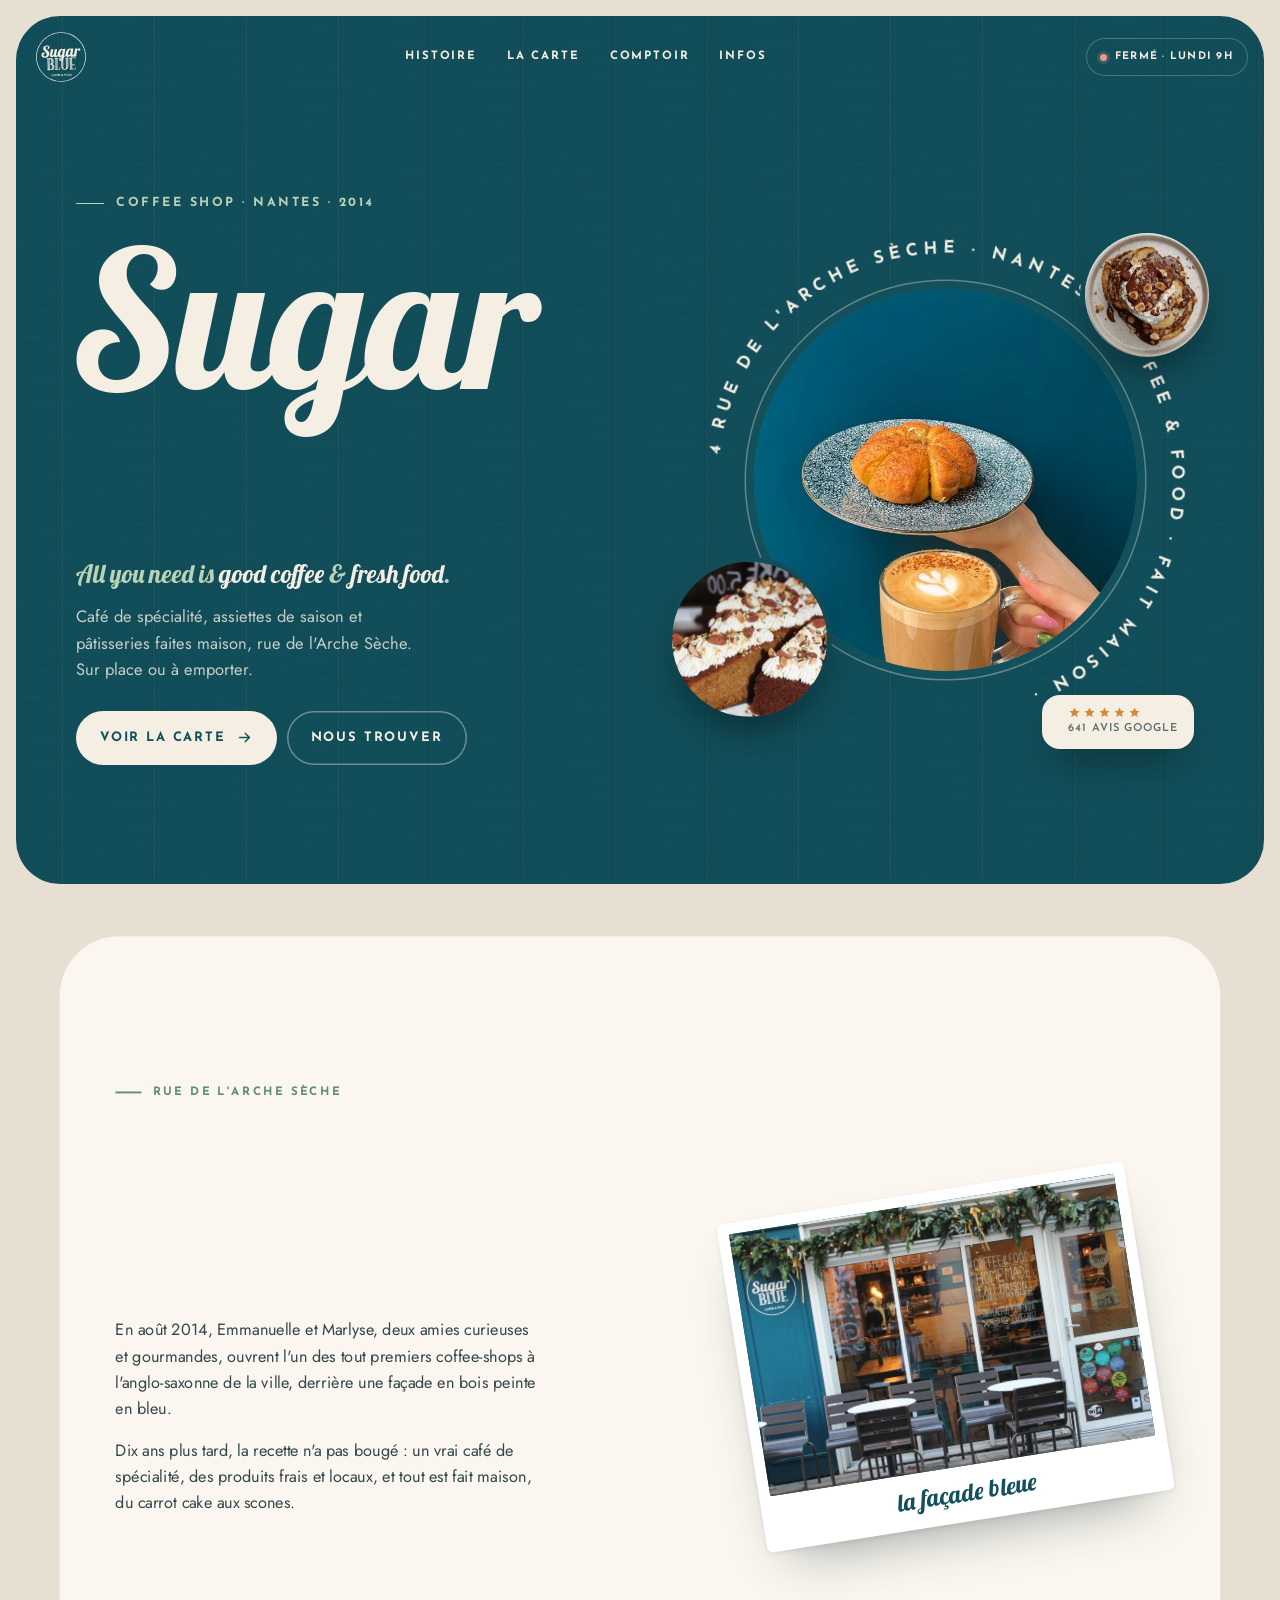
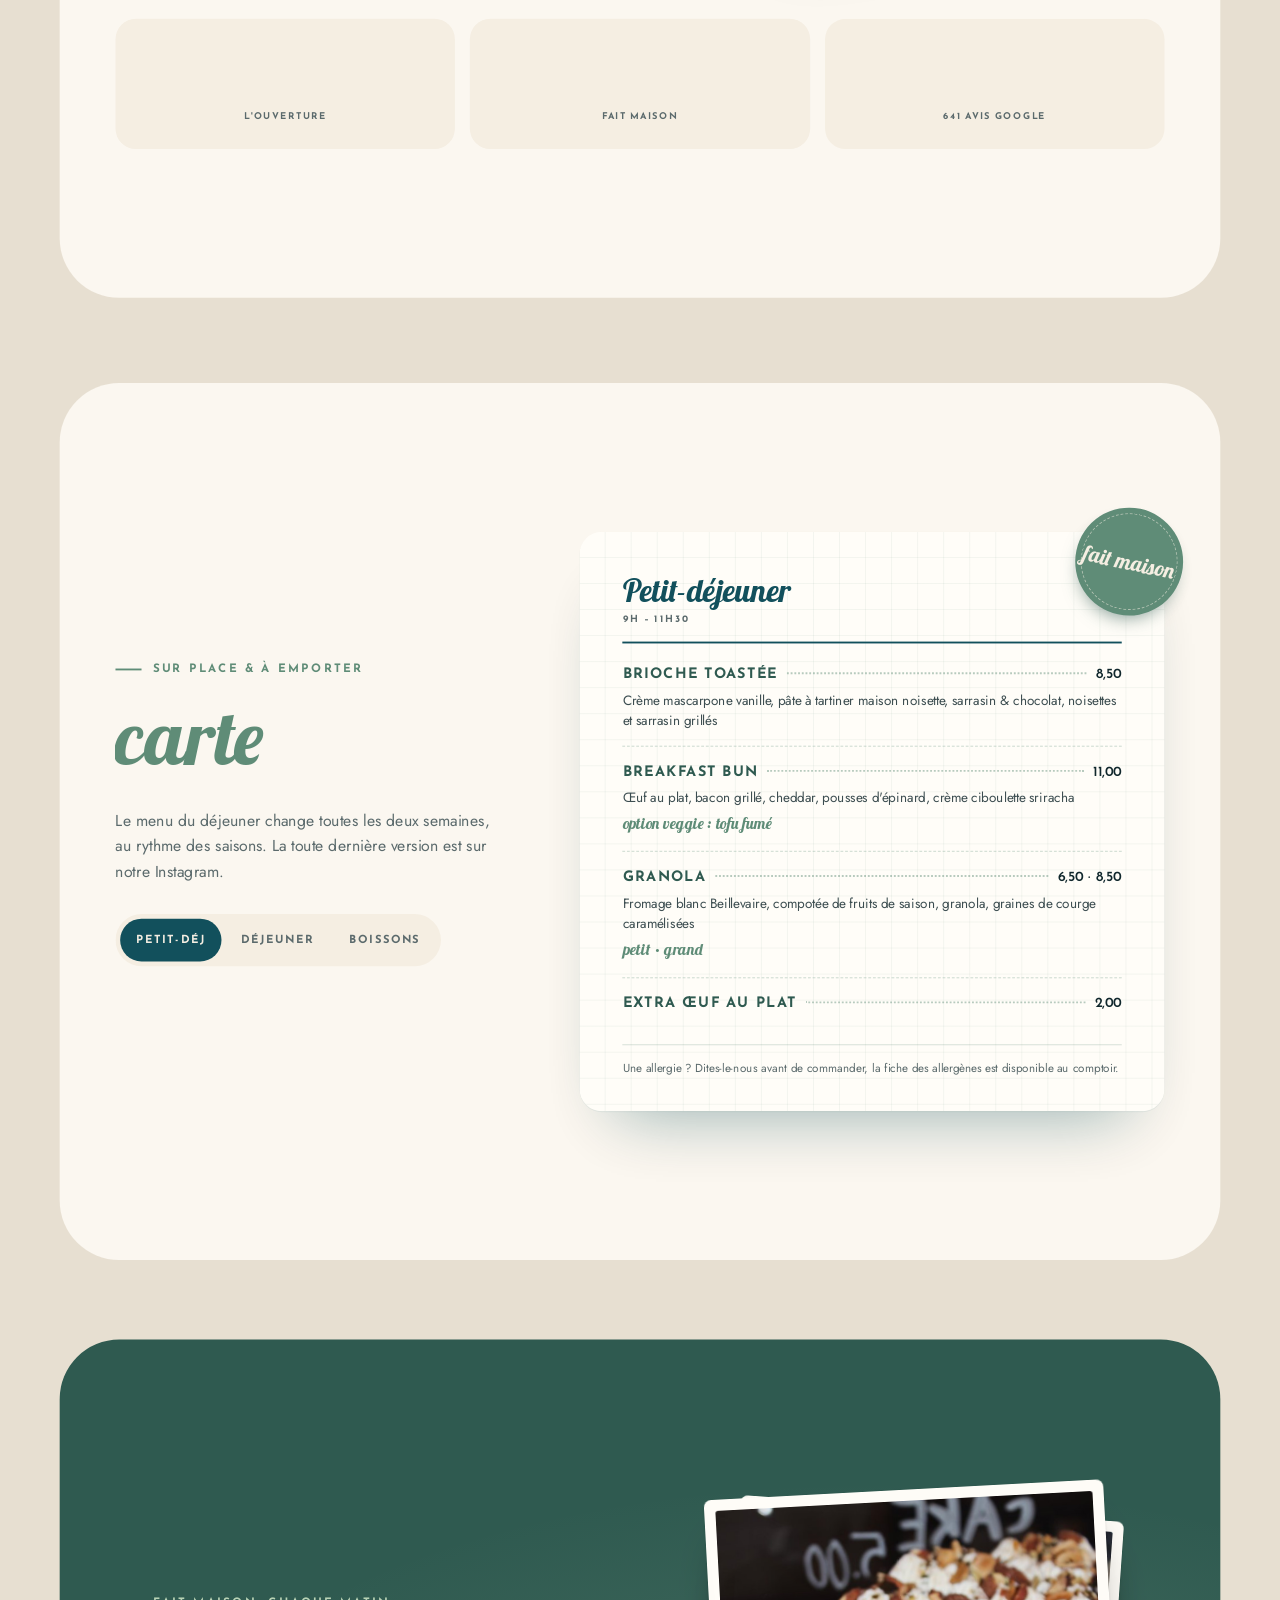
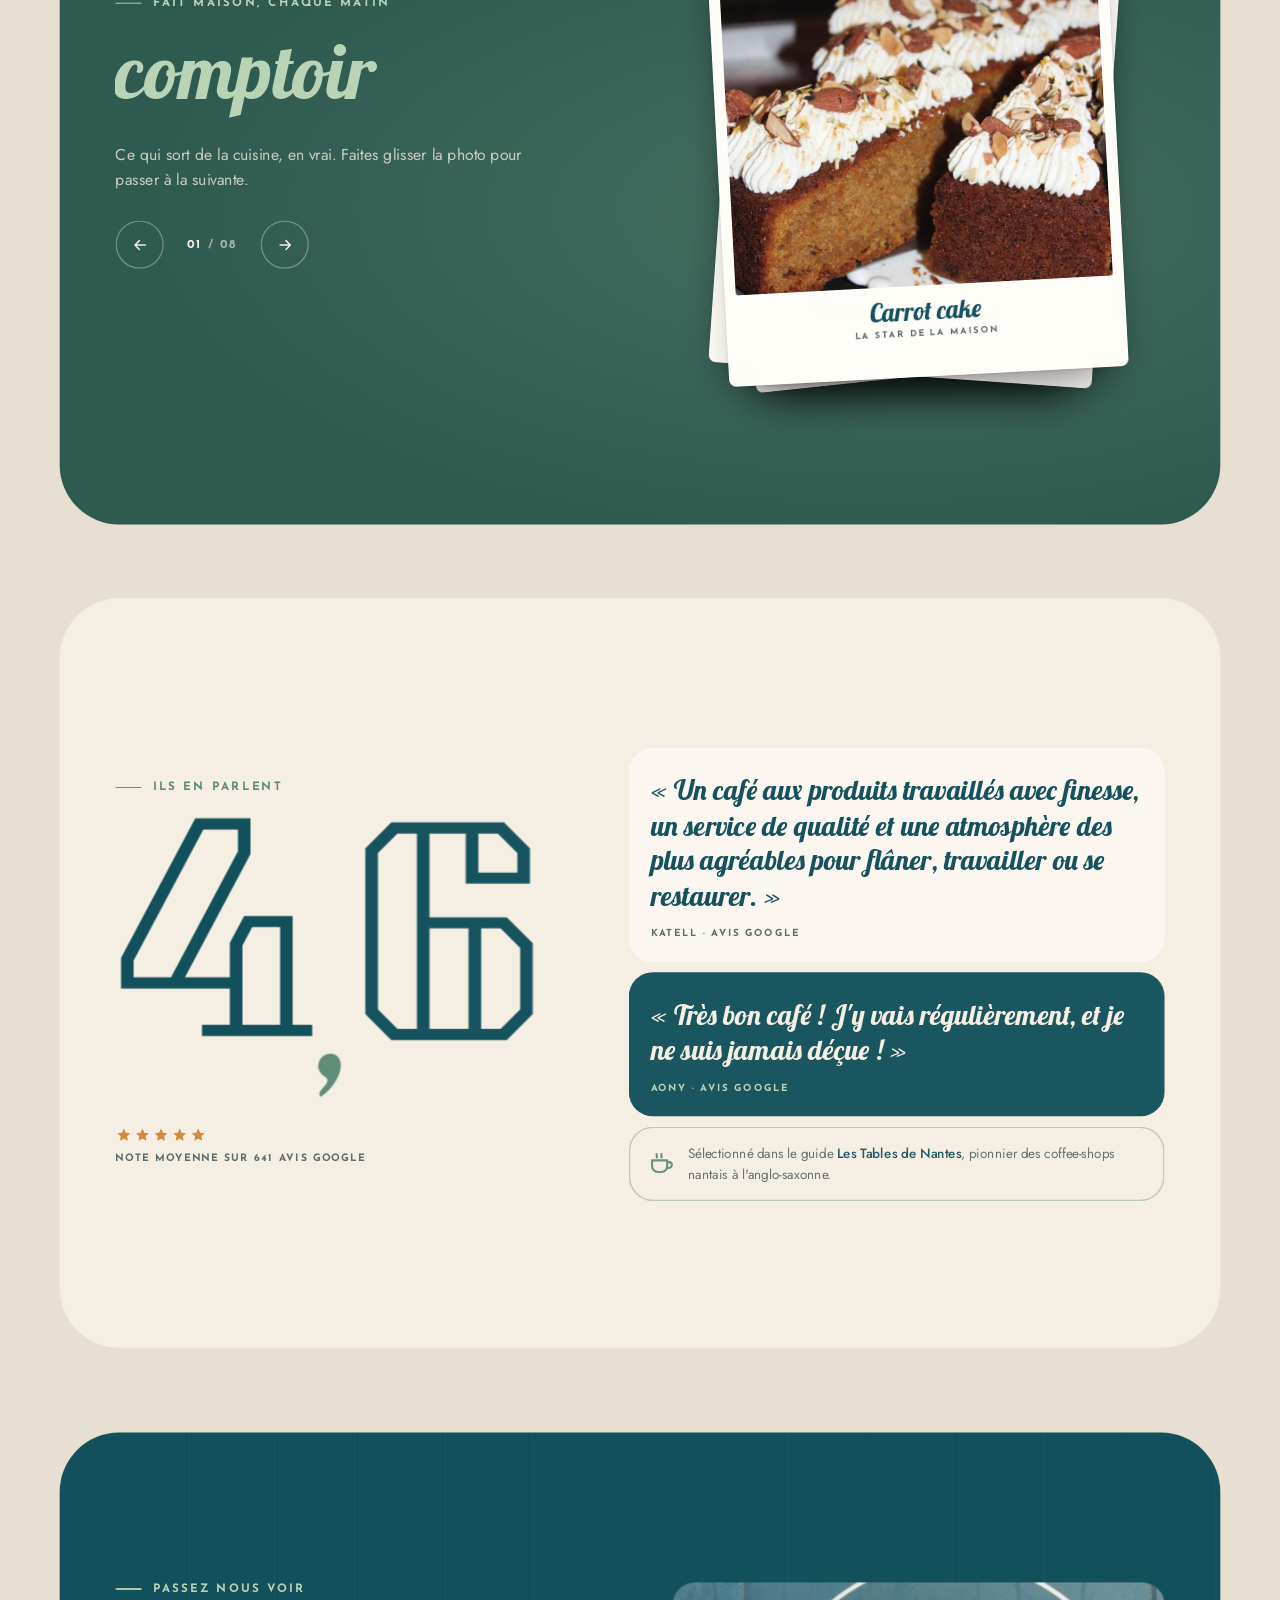
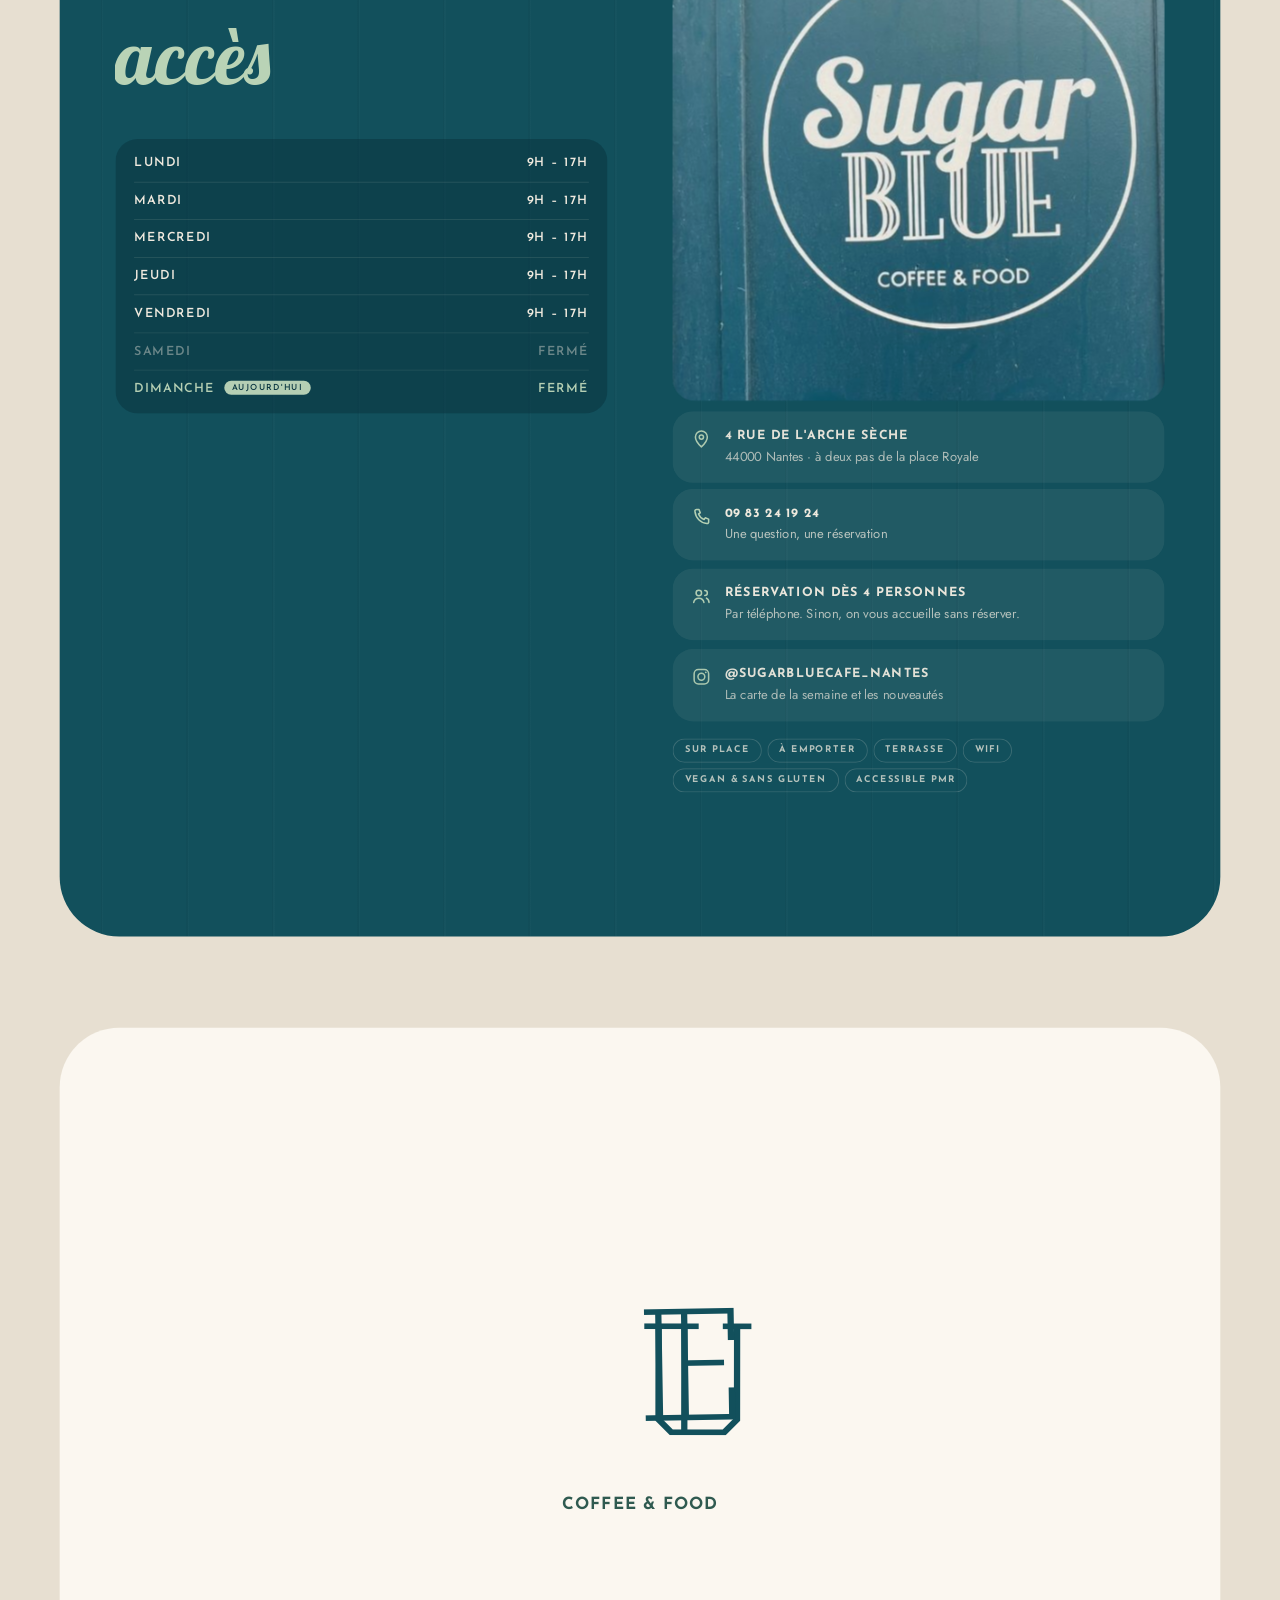
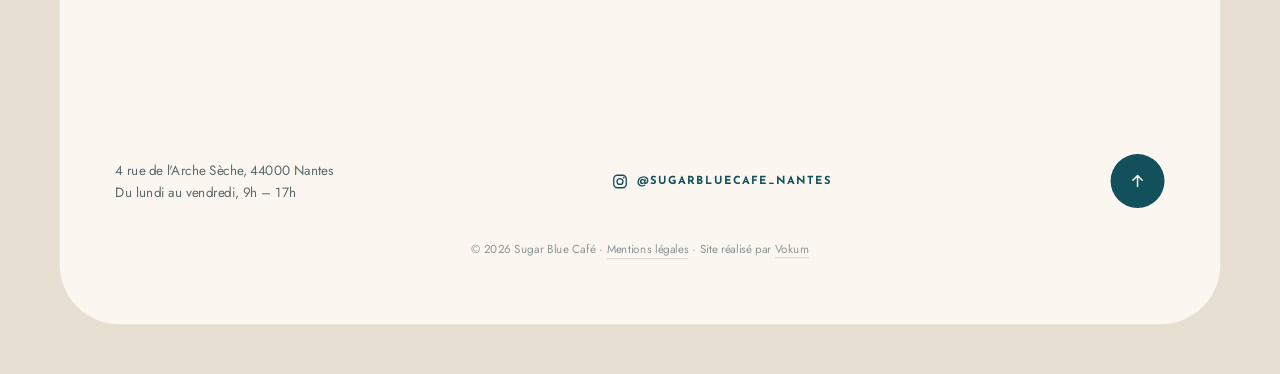
==== index.html @ f0c96a3e "Aperçu de lien : image OG générée depuis le hero (1200×630) + balises Open Graph complètes Co-Author" ====
<!DOCTYPE html>
<html lang="fr">
<head>
<meta charset="utf-8">
<meta name="viewport" content="width=device-width, initial-scale=1">
<title>Sugar Blue Café — Coffee shop & brunch à Nantes depuis 2014</title>
<!-- OG:START -->
  <meta property="og:type" content="website">
  <meta property="og:site_name" content="Sugar Blue Café">
  <meta property="og:locale" content="fr_FR">
  <meta property="og:title" content="Sugar Blue Café — Coffee &amp; Food, Nantes">
  <meta property="og:description" content="All you need is good coffee &amp; fresh food. Fait maison depuis 2014, rue de l&#x27;Arche Sèche.">
  <meta property="og:url" content="https://sugar-blue.vercel.app/">
  <meta property="og:image" content="https://sugar-blue.vercel.app/og.jpg?v=3cf128dd">
  <meta property="og:image:secure_url" content="https://sugar-blue.vercel.app/og.jpg?v=3cf128dd">
  <meta property="og:image:type" content="image/jpeg">
  <meta property="og:image:width" content="1200">
  <meta property="og:image:height" content="630">
  <meta property="og:image:alt" content="Sugar Blue Café — aperçu du site">
  <meta name="twitter:card" content="summary_large_image">
  <meta name="twitter:title" content="Sugar Blue Café — Coffee &amp; Food, Nantes">
  <meta name="twitter:description" content="All you need is good coffee &amp; fresh food. Fait maison depuis 2014, rue de l&#x27;Arche Sèche.">
  <meta name="twitter:image" content="https://sugar-blue.vercel.app/og.jpg?v=3cf128dd">
<!-- OG:END -->
<meta name="description" content="Sugar Blue, coffee-shop à l'anglo-saxonne au 4 rue de l'Arche Sèche à Nantes depuis 2014. Café de spécialité, petit-déjeuner, déjeuner de saison et pâtisseries faites maison. Du lundi au vendredi, 9h–17h.">
<meta name="theme-color" content="#12505c">
<link rel="icon" href="favicon.svg" type="image/svg+xml">
<link rel="preload" href="fonts/lobster-latin-400-normal.woff2" as="font" type="font/woff2" crossorigin>
<link rel="preload" href="fonts/kumar-one-outline-latin-400-normal.woff2" as="font" type="font/woff2" crossorigin>
<link rel="preload" href="fonts/jost-latin-400-normal.woff2" as="font" type="font/woff2" crossorigin>
<link rel="stylesheet" href="css/style.css?v=a1467db6">
<script type="application/ld+json">
{"@context":"https://schema.org","@type":"CafeOrCoffeeShop","name":"Sugar Blue Café","image":"img/devanture.jpg","telephone":"+33983241924","servesCuisine":["Café de spécialité","Brunch","Fait maison"],"priceRange":"10–20 €","address":{"@type":"PostalAddress","streetAddress":"4 rue de l'Arche Sèche","postalCode":"44000","addressLocality":"Nantes","addressCountry":"FR"},"geo":{"@type":"GeoCoordinates","latitude":47.2153281,"longitude":-1.5582419},"openingHoursSpecification":[{"@type":"OpeningHoursSpecification","dayOfWeek":["Monday","Tuesday","Wednesday","Thursday","Friday"],"opens":"09:00","closes":"17:00"}],"aggregateRating":{"@type":"AggregateRating","ratingValue":"4.6","reviewCount":"641"},"sameAs":["https://www.instagram.com/sugarbluecafe_nantes/"],"foundingDate":"2014"}
</script>
</head>
<body>

<svg width="0" height="0" style="position:absolute" aria-hidden="true">
  <symbol id="lg" viewBox="0 0 2102 2091"><path d="M990 2085C987 2085 979 2085 972 2084C949 2082 928 2080 920 2079C917 2078 909 2077 903 2076C890 2075 863 2070 856 2069C830 2064 799 2057 788 2054C784 2053 778 2052 776 2051C765 2048 708 2030 686 2022C648 2007 629 1999 603 1987C577 1975 580 1976 552 1961C528 1948 505 1934 494 1927C476 1916 455 1901 445 1894C439 1890 430 1884 426 1880C406 1867 397 1860 380 1845C373 1839 365 1832 364 1831C362 1830 353 1821 343 1812C333 1803 323 1793 319 1789C315 1786 310 1781 307 1778C305 1775 296 1766 289 1758C282 1750 271 1739 266 1733C261 1727 254 1719 251 1715C248 1712 243 1706 240 1702C236 1697 230 1689 225 1683C216 1672 203 1656 197 1647C192 1641 180 1623 170 1607C167 1602 161 1593 158 1588C154 1582 148 1572 145 1565C141 1559 136 1551 134 1548C125 1533 92 1462 82 1434C79 1427 75 1416 72 1409C69 1402 66 1393 64 1388C63 1384 60 1376 58 1371C54 1362 50 1349 42 1319C38 1301 35 1290 32 1279C32 1275 30 1269 29 1266C28 1260 25 1246 22 1228C21 1222 19 1213 19 1208C17 1200 16 1193 14 1176C13 1171 12 1161 11 1154C8 1133 7 1110 6 1061C6 1009 7 979 12 946C12 939 13 931 14 927C15 912 19 880 24 859C25 855 26 848 27 844C31 822 46 760 51 747C52 744 54 739 55 735C58 725 70 691 78 670C82 661 89 642 99 619C107 602 133 552 136 547C137 547 140 542 143 536C153 517 181 474 188 464C190 462 193 457 196 453C208 435 214 427 216 423C218 421 221 417 223 414C226 411 232 403 237 396C243 389 249 382 250 380C251 378 255 374 258 370C262 366 267 361 270 357C275 350 314 311 315 311C316 311 323 304 332 296C352 277 369 262 374 258C376 257 381 253 384 249C388 246 393 242 395 241C396 239 402 235 407 230C413 226 419 221 422 219C435 209 439 206 447 201C456 195 481 178 494 170C498 167 504 163 508 161C518 154 535 144 554 134C571 125 618 102 628 97C634 95 642 91 646 89C658 84 675 77 679 76C680 76 682 75 684 74C688 72 748 52 761 49C765 48 770 46 772 45C783 42 818 34 832 31C841 29 851 27 854 27C858 26 864 25 868 24C871 23 878 22 883 21C888 20 896 18 901 18C906 17 913 16 916 15C924 14 946 11 962 10C1004 6 1091 5 1122 8C1161 11 1180 13 1192 15C1193 15 1198 15 1203 16C1218 17 1245 22 1264 26C1301 34 1324 39 1338 44C1339 45 1344 46 1348 47C1352 48 1358 50 1362 51C1365 52 1371 54 1376 56C1385 58 1387 59 1397 62C1400 63 1404 65 1406 65C1409 66 1417 69 1440 78C1450 82 1471 90 1475 92C1477 93 1499 103 1522 115C1559 133 1590 150 1598 156C1599 157 1604 160 1608 162C1612 164 1616 167 1617 168C1618 168 1621 171 1625 173C1629 175 1633 178 1635 179C1637 181 1641 184 1643 185C1650 189 1669 202 1673 206C1675 207 1680 211 1684 214C1688 216 1694 221 1697 223C1699 226 1703 228 1704 229C1706 230 1712 235 1726 247C1730 250 1736 255 1740 258C1744 261 1752 268 1758 274C1764 279 1771 285 1773 288C1776 290 1784 298 1791 306C1798 314 1808 324 1812 328C1824 340 1837 355 1845 364C1848 368 1852 373 1854 374C1856 376 1858 379 1860 381C1861 384 1865 388 1867 391C1870 395 1875 401 1879 406C1891 422 1904 439 1908 445C1910 448 1914 453 1916 456C1918 459 1922 464 1924 467C1925 470 1928 474 1930 477C1932 480 1935 485 1937 487C1938 489 1941 495 1943 498C1946 502 1948 506 1948 507C1948 507 1950 511 1953 515C1955 518 1958 524 1960 526C1961 529 1963 533 1964 534C1970 542 1994 587 1998 598C2000 602 2003 607 2003 608C2004 610 2006 614 2007 618C2009 621 2011 628 2013 632C2015 637 2018 642 2018 645C2019 648 2020 651 2021 651C2022 653 2028 668 2031 677C2032 681 2034 687 2036 691C2038 695 2040 703 2042 708C2044 714 2046 721 2047 724C2049 730 2058 757 2063 775C2064 778 2066 786 2067 793C2069 800 2071 808 2072 812C2072 816 2074 820 2074 822C2075 825 2076 831 2077 836C2079 847 2081 855 2084 874C2085 881 2087 890 2088 894C2088 898 2089 904 2089 908C2089 912 2090 923 2091 932C2091 940 2093 952 2093 958C2093 964 2094 975 2095 982C2097 1005 2097 1097 2095 1122C2094 1134 2092 1145 2092 1149C2091 1153 2091 1160 2090 1166C2089 1172 2089 1178 2088 1178C2088 1179 2087 1184 2087 1190C2086 1196 2084 1206 2083 1212C2082 1218 2080 1230 2078 1240C2076 1250 2075 1258 2074 1258C2074 1259 2072 1266 2070 1275C2066 1295 2063 1310 2060 1320C2058 1324 2057 1329 2056 1331C2056 1333 2054 1339 2052 1344C2051 1350 2048 1358 2047 1363C2038 1391 2003 1478 1995 1491C1994 1493 1992 1498 1990 1502C1987 1510 1969 1543 1963 1552C1961 1556 1957 1562 1955 1567C1949 1577 1927 1611 1918 1624C1917 1625 1913 1632 1909 1638C1904 1644 1900 1651 1899 1652C1897 1654 1894 1659 1892 1662C1889 1666 1883 1674 1879 1679C1875 1684 1870 1690 1868 1692C1867 1694 1863 1699 1860 1702C1857 1706 1853 1710 1852 1712C1849 1716 1842 1723 1828 1740C1813 1755 1774 1794 1753 1813C1725 1838 1698 1861 1692 1865C1689 1867 1681 1873 1673 1880C1670 1882 1666 1885 1664 1886C1662 1888 1647 1897 1632 1908C1590 1935 1581 1941 1562 1951C1555 1954 1548 1958 1547 1959C1543 1962 1495 1986 1489 1988C1486 1989 1481 1991 1477 1993C1471 1996 1463 2000 1454 2003C1453 2003 1447 2006 1442 2007C1433 2011 1427 2013 1401 2023C1375 2032 1357 2038 1334 2045C1330 2046 1325 2048 1322 2049C1317 2050 1297 2055 1284 2058C1278 2059 1269 2061 1263 2063C1257 2064 1247 2066 1240 2067C1234 2068 1220 2070 1210 2072C1180 2077 1153 2080 1129 2082C1120 2083 1107 2084 1100 2084C1087 2085 998 2086 990 2085ZM1082 2058C1120 2056 1154 2053 1162 2052C1177 2049 1200 2046 1208 2045C1213 2044 1220 2043 1222 2043C1224 2042 1231 2041 1236 2040C1254 2038 1289 2030 1316 2023C1350 2014 1401 1996 1428 1985C1435 1982 1443 1979 1445 1978C1453 1975 1484 1960 1497 1954C1503 1951 1515 1945 1522 1941C1542 1932 1566 1918 1576 1912C1580 1909 1587 1904 1593 1900C1599 1897 1607 1891 1612 1888C1616 1885 1623 1880 1628 1877C1632 1874 1638 1870 1642 1868C1645 1865 1651 1861 1655 1858C1667 1850 1703 1821 1718 1808C1721 1805 1729 1798 1735 1793C1750 1779 1789 1741 1804 1724C1822 1705 1843 1680 1860 1657C1864 1651 1869 1646 1869 1646C1869 1645 1872 1641 1876 1637C1879 1632 1883 1627 1885 1624C1890 1617 1897 1606 1909 1587C1914 1580 1936 1542 1950 1518C1953 1513 1956 1507 1958 1504C1961 1499 1983 1453 1987 1442C1988 1439 1991 1432 1994 1426C1996 1419 1999 1412 2000 1410C2001 1407 2003 1401 2005 1396C2015 1370 2027 1332 2031 1316C2038 1290 2042 1275 2045 1262C2047 1254 2049 1245 2049 1243C2050 1241 2051 1233 2052 1227C2053 1221 2055 1209 2056 1200C2058 1192 2059 1184 2059 1181C2059 1179 2059 1176 2060 1174C2061 1172 2061 1165 2062 1159C2063 1153 2064 1142 2064 1134C2068 1101 2070 1051 2069 1025C2068 1015 2068 997 2067 985C2066 973 2066 960 2065 956C2064 952 2063 940 2062 929C2059 905 2057 886 2053 868C2049 845 2048 841 2042 810C2041 807 2039 799 2038 794C2036 790 2034 781 2033 776C2031 772 2029 765 2028 762C2027 758 2024 749 2021 740C2019 731 2016 723 2016 721C2015 719 2013 714 2012 710C2009 701 2003 685 2001 678C1998 670 1984 638 1978 626C1965 599 1944 557 1939 548C1936 543 1930 533 1926 526C1920 514 1908 496 1899 483C1897 480 1895 476 1894 475C1893 474 1891 470 1889 468C1887 466 1885 462 1884 461C1883 460 1881 456 1878 453C1876 450 1870 443 1866 437C1861 431 1853 420 1848 414C1842 407 1837 400 1836 399C1835 397 1831 393 1827 389C1824 385 1816 377 1811 370C1795 351 1736 292 1727 286C1725 285 1719 281 1714 276C1709 272 1703 267 1700 265C1697 262 1692 258 1688 255C1685 252 1680 248 1676 245C1672 243 1666 238 1662 235C1658 231 1653 228 1652 226C1650 225 1647 224 1646 222C1643 220 1631 212 1626 209C1625 208 1618 204 1611 200C1590 186 1586 183 1579 179C1570 173 1557 165 1544 159C1538 155 1531 152 1529 150C1525 148 1491 131 1466 120C1451 112 1426 102 1416 99C1412 98 1408 96 1406 95C1403 94 1394 91 1384 87C1374 84 1364 81 1362 80C1359 79 1356 78 1354 78C1353 78 1350 77 1349 77C1342 74 1298 63 1281 59C1278 59 1271 57 1266 56C1261 55 1250 53 1242 52C1234 50 1224 48 1220 48C1213 46 1202 44 1182 42C1176 41 1161 39 1149 38C1129 36 1120 36 1062 36C999 36 974 36 956 39C952 39 944 40 938 41C931 42 923 43 918 44C913 44 906 45 902 46C891 48 881 50 876 51C874 52 866 54 860 55C853 56 845 58 842 58C840 59 835 60 832 61C823 62 789 69 784 71C780 73 770 76 762 78C753 80 744 82 719 91C692 100 687 102 654 115C641 120 623 129 599 141C561 160 543 170 520 186C516 188 510 192 507 194C502 196 489 204 480 211C479 212 472 217 465 221C446 234 444 236 426 250C357 304 300 361 255 420C238 444 213 478 210 484C208 485 202 495 195 506C188 516 181 527 179 530C178 532 173 540 169 548C153 574 152 577 145 590C126 629 112 660 101 690C94 708 78 756 73 776C71 781 69 788 68 792C67 796 66 800 65 802C65 805 63 813 59 828C56 837 53 854 52 862C52 865 50 872 50 877C49 882 48 889 47 893C43 920 43 916 39 949C35 981 34 1046 37 1118C38 1144 38 1146 45 1196C46 1210 51 1237 54 1248C54 1251 56 1258 57 1264C59 1271 61 1279 62 1284C63 1288 65 1295 66 1300C71 1322 87 1370 98 1400C107 1422 113 1438 125 1466C129 1477 140 1499 146 1510C149 1516 154 1526 158 1533C161 1540 168 1553 174 1563C183 1578 188 1586 205 1611C208 1616 216 1626 222 1635C228 1644 235 1652 237 1655C242 1663 256 1682 266 1694C292 1726 343 1779 373 1804C377 1808 384 1814 386 1816C389 1819 394 1823 397 1825C400 1828 409 1834 415 1840C422 1845 430 1851 432 1852C434 1854 437 1856 440 1858C442 1859 450 1865 458 1871C467 1876 480 1885 488 1891C496 1896 504 1902 506 1903C526 1916 534 1921 546 1927C553 1931 564 1937 570 1940C593 1953 624 1968 644 1977C648 1978 656 1981 662 1984C686 1994 716 2005 750 2015C784 2025 827 2036 858 2042C908 2052 920 2053 962 2056C1019 2059 1051 2060 1082 2058ZM1194 1581C1171 1579 1149 1573 1134 1565C1126 1560 1116 1553 1110 1548C1087 1530 1066 1498 1060 1470C1056 1449 1054 1404 1054 1301C1054 1220 1053 1215 1052 1213C1050 1212 1048 1211 1039 1211C1017 1209 1000 1201 987 1186C981 1178 978 1172 975 1161C972 1151 971 1145 973 1133C977 1111 988 1095 1010 1079C1032 1063 1062 1046 1073 1043C1079 1041 1081 1039 1081 1032C1082 1029 1082 1025 1083 1024C1083 1022 1083 1021 1082 1020C1080 1019 1079 1019 1076 1022C1070 1028 1055 1039 1052 1040C1045 1043 1043 1044 1040 1046C1037 1048 1022 1051 1011 1052C993 1054 971 1048 957 1039C948 1033 937 1021 931 1010C927 1004 924 1000 923 1000C923 1000 918 1005 913 1011C893 1034 874 1046 848 1053C838 1056 834 1056 824 1056C811 1056 806 1055 793 1049C782 1044 770 1032 765 1021C763 1017 761 1012 761 1011C761 1008 759 1005 757 1005C757 1005 755 1007 753 1010C747 1019 739 1028 728 1036C711 1048 694 1055 672 1057C653 1059 638 1057 624 1049C602 1036 590 1019 586 995C585 984 585 975 589 952C590 944 592 934 592 930C593 925 595 916 595 910C596 905 598 892 600 881C602 870 603 861 604 860C604 858 605 852 606 845C607 838 609 824 611 814C613 805 615 789 617 780C622 744 623 738 624 732C627 723 629 722 640 722C645 722 659 721 672 721C702 718 722 719 724 721C726 722 727 729 725 735C725 738 723 745 722 752C718 777 716 786 714 792C713 796 712 802 711 806C710 810 709 817 708 822C705 835 699 865 698 878C694 900 694 902 692 912C691 917 689 925 689 929C688 933 686 941 685 946C682 960 682 977 685 982C687 987 692 990 698 990C703 991 704 991 712 987C721 982 730 975 737 966C742 959 748 941 753 916C755 904 757 891 758 886C761 873 763 864 769 832C771 822 774 807 776 798C779 783 782 766 784 758C784 755 785 750 785 747C786 744 787 738 788 733C790 723 791 719 794 719C797 718 822 717 859 715C883 714 884 714 886 716C888 718 888 721 885 738C884 744 883 750 883 752C882 755 878 777 876 786C874 793 872 802 869 821C867 828 865 841 863 848C861 856 860 866 859 870C858 873 857 880 856 884C855 894 846 945 845 956C843 974 844 977 853 984C858 987 859 987 865 987C876 987 884 983 896 971C901 966 906 959 908 957L912 952L912 927C912 913 912 899 913 894C914 884 920 863 924 851C931 828 949 795 964 774C985 743 1009 722 1039 709C1048 705 1051 705 1062 703C1076 702 1093 702 1102 705C1110 707 1123 714 1130 720C1133 723 1135 725 1136 725C1136 724 1137 721 1138 718C1140 708 1141 707 1154 707C1160 706 1169 705 1175 705C1181 704 1195 704 1207 703C1225 702 1228 702 1231 703C1235 705 1235 707 1233 715C1233 718 1231 729 1229 739C1227 749 1225 761 1224 766C1220 785 1214 820 1212 833C1211 840 1209 848 1206 862C1203 873 1200 887 1199 894C1198 897 1197 903 1197 906C1197 908 1195 916 1194 922C1193 928 1191 943 1189 954C1187 966 1185 980 1184 985C1184 990 1182 997 1182 1001C1180 1008 1180 1010 1182 1010C1183 1010 1194 1003 1202 998C1212 991 1228 975 1235 964C1248 945 1247 946 1247 930C1247 907 1251 870 1255 856C1260 834 1276 799 1288 777C1299 760 1324 732 1339 720C1354 709 1381 697 1398 692C1409 690 1425 689 1433 691C1442 694 1455 701 1462 708C1470 715 1471 714 1471 705C1471 701 1471 698 1472 697C1476 694 1509 692 1548 692C1567 692 1569 692 1570 694C1573 696 1572 702 1569 716C1568 722 1566 730 1566 734C1565 738 1564 743 1564 746C1562 751 1560 765 1555 789C1555 794 1553 804 1551 811C1547 834 1543 861 1540 884C1539 887 1538 894 1537 898C1535 914 1531 940 1531 945C1531 952 1534 958 1540 963C1544 966 1548 967 1556 967C1564 966 1570 963 1581 951C1591 940 1594 935 1601 920C1604 912 1609 893 1610 885C1610 882 1612 871 1614 860C1616 850 1619 837 1620 830C1621 824 1622 819 1623 818C1623 817 1624 814 1624 812C1624 809 1626 801 1627 794C1631 779 1633 765 1637 740C1639 728 1641 717 1642 716C1642 714 1643 709 1644 705C1646 694 1647 692 1651 691C1657 689 1710 686 1740 686C1743 686 1745 689 1745 693C1745 697 1742 712 1740 719C1739 723 1742 722 1750 715C1761 704 1764 702 1775 696C1797 684 1811 680 1827 683C1839 685 1844 688 1851 695C1860 704 1864 711 1866 723L1868 733L1866 742C1861 764 1850 780 1834 786C1822 791 1817 792 1811 790C1794 786 1787 777 1785 758C1785 749 1782 746 1775 744C1771 743 1770 743 1767 745C1758 749 1748 757 1739 765C1731 773 1730 774 1729 778C1729 781 1727 789 1726 798C1724 807 1722 816 1722 819C1721 822 1720 827 1719 830C1719 835 1716 848 1713 862C1712 870 1708 894 1706 906C1705 911 1704 918 1703 920C1703 923 1702 929 1701 934C1701 939 1700 946 1699 950C1697 962 1695 979 1693 994C1693 1002 1691 1010 1691 1012C1691 1014 1690 1017 1689 1019C1688 1025 1685 1026 1670 1027C1662 1028 1653 1029 1650 1030C1646 1031 1632 1031 1618 1032C1592 1032 1591 1032 1589 1030L1586 1028L1587 1017C1587 1008 1587 1006 1586 1005C1585 1004 1582 1006 1576 1011C1561 1024 1547 1032 1530 1036C1520 1039 1500 1039 1490 1037C1468 1032 1465 1030 1457 1024C1451 1018 1445 1010 1442 1002C1440 999 1438 996 1437 996C1436 996 1432 1000 1426 1005C1410 1021 1385 1035 1364 1040C1353 1043 1340 1044 1328 1042C1319 1041 1302 1035 1296 1032C1285 1027 1270 1011 1264 999C1262 996 1260 993 1260 992C1259 992 1256 995 1253 998C1244 1007 1231 1018 1222 1024C1213 1029 1200 1036 1196 1037C1195 1038 1191 1039 1187 1041C1184 1042 1180 1043 1179 1043C1175 1043 1174 1046 1171 1066C1169 1076 1167 1086 1167 1088C1166 1091 1166 1094 1161 1114C1158 1127 1152 1144 1149 1151L1146 1157L1146 1203C1147 1274 1148 1441 1148 1475C1149 1518 1150 1523 1163 1537C1176 1549 1194 1556 1209 1555C1231 1553 1247 1542 1256 1523L1260 1514L1260 1492C1260 1480 1260 1441 1259 1407C1259 1373 1258 1301 1257 1248C1256 1137 1255 1108 1254 1106C1253 1105 1249 1105 1242 1105C1227 1105 1227 1105 1227 1091C1227 1083 1227 1081 1229 1080C1231 1078 1249 1077 1316 1077L1370 1077L1372 1079C1374 1082 1375 1092 1373 1096C1371 1099 1369 1100 1361 1101C1357 1101 1355 1102 1354 1103C1352 1105 1353 1136 1355 1198C1356 1240 1358 1312 1359 1387C1359 1441 1359 1451 1358 1460C1355 1480 1343 1508 1332 1523C1326 1530 1309 1547 1301 1554C1292 1561 1271 1572 1260 1576C1245 1581 1217 1583 1194 1581ZM358 1077C342 1076 330 1074 317 1071C297 1066 294 1065 283 1058C275 1054 271 1051 265 1045C261 1040 256 1034 254 1031C252 1028 250 1024 248 1022C242 1013 235 991 232 976C229 956 233 927 241 912C249 897 254 889 264 880C273 871 275 870 286 864C308 853 321 851 339 852C355 853 367 858 375 866C382 873 388 884 390 892C391 897 391 897 389 899C388 900 385 901 380 901C377 901 369 902 362 903C348 906 340 910 330 919C315 935 310 953 315 973C320 994 329 1006 345 1014C353 1018 356 1019 365 1020C374 1021 377 1021 385 1020C399 1018 412 1013 422 1005C427 1001 432 993 439 980C448 963 450 954 450 938C450 914 444 895 426 864C415 846 406 836 370 799C351 779 332 760 329 755C321 745 312 730 311 725C311 723 309 717 308 712C303 697 303 667 308 655C309 653 310 650 310 648C311 644 320 630 328 618C334 611 353 595 362 589C376 580 397 572 417 568C439 562 440 562 449 561C465 559 480 560 493 564C521 571 529 575 545 589C553 595 562 610 565 621C570 637 567 661 557 681C551 693 545 699 536 705C526 711 521 713 508 713C497 713 497 713 489 709C479 703 477 702 482 696C490 685 495 677 499 667C510 642 511 632 500 616C498 612 495 610 490 607C478 601 474 600 460 599C449 599 448 599 440 602C429 606 427 607 420 614C415 619 413 622 409 629C405 639 403 646 403 660C403 675 405 680 422 708C428 718 436 728 442 732C445 734 450 738 454 741C502 782 522 801 536 824C541 831 551 851 551 854C551 855 552 858 554 862C557 870 562 893 562 906C563 916 562 930 560 938C554 965 551 972 546 983C533 1008 519 1024 494 1041C483 1050 458 1061 442 1065C414 1073 398 1076 378 1077C370 1078 363 1078 362 1078C362 1078 360 1078 358 1077ZM1064 977C1070 973 1074 971 1080 964C1091 953 1096 943 1099 929C1100 927 1101 921 1101 918C1102 914 1104 901 1106 889C1108 877 1111 863 1111 858C1112 854 1114 845 1114 840C1115 835 1117 826 1117 822C1121 801 1123 783 1123 774C1123 766 1123 764 1121 762C1118 758 1114 756 1106 755C1085 752 1068 765 1050 796C1037 820 1025 857 1022 886C1021 889 1020 896 1019 901C1019 906 1018 918 1018 928C1018 942 1018 947 1019 953C1023 967 1028 975 1036 979C1041 982 1043 982 1048 982C1054 982 1056 981 1064 977ZM1399 962C1403 960 1409 956 1412 953C1421 946 1429 933 1432 922C1436 910 1438 899 1439 894C1440 887 1441 881 1445 860C1446 855 1448 845 1449 839C1450 833 1451 827 1452 826C1452 825 1456 805 1459 787C1461 775 1461 755 1460 751C1455 739 1438 736 1423 745C1408 752 1397 766 1383 793C1373 812 1370 819 1363 844C1356 868 1355 882 1355 914L1355 938L1358 947C1362 958 1363 961 1370 964C1375 967 1376 967 1383 967C1390 966 1392 966 1399 962ZM469 1596C467 1595 467 1593 467 1586C467 1575 468 1575 482 1574C490 1574 494 1574 495 1573C496 1572 496 1569 495 1562C494 1551 492 1507 491 1470C491 1454 490 1429 490 1414C489 1400 488 1373 488 1354C487 1318 486 1288 484 1232C483 1216 483 1185 482 1165C481 1129 481 1127 479 1125C478 1123 476 1123 464 1124C452 1125 450 1125 448 1123C446 1121 445 1120 445 1114C445 1107 445 1106 447 1104C449 1102 456 1101 500 1100C530 1100 577 1098 604 1097C617 1096 638 1098 649 1101C662 1104 680 1113 689 1119C705 1130 724 1153 733 1170C738 1180 744 1199 746 1214C749 1232 743 1268 735 1285C724 1305 701 1333 690 1339C686 1341 687 1344 694 1347C698 1348 704 1352 708 1354C711 1357 716 1360 719 1361C725 1365 739 1379 744 1386C756 1401 761 1411 765 1426C771 1447 772 1454 772 1471C772 1492 770 1503 761 1523C757 1532 743 1550 732 1561C722 1571 719 1573 710 1578C698 1584 683 1589 670 1591C651 1595 609 1597 520 1598C472 1598 470 1598 469 1596ZM792 1588C790 1586 789 1575 791 1572C793 1568 793 1568 809 1567C817 1567 822 1566 823 1566C824 1564 824 1555 823 1512C822 1484 822 1446 821 1429C820 1412 820 1381 819 1360C818 1340 818 1313 817 1300C815 1258 814 1214 813 1166C813 1136 812 1117 812 1116C811 1115 807 1115 797 1115C789 1115 782 1115 781 1114C780 1113 778 1107 778 1100C778 1095 780 1093 787 1092C789 1092 813 1092 839 1091C865 1090 898 1090 913 1089L939 1089L941 1091C943 1094 943 1096 943 1101C943 1112 943 1112 923 1112C909 1112 907 1112 905 1114L903 1116L904 1146C905 1162 906 1200 906 1230C907 1308 910 1418 911 1454C912 1471 912 1502 913 1524C913 1570 912 1567 926 1565C931 1565 941 1564 949 1564C963 1563 987 1561 992 1560C993 1560 994 1559 994 1558C995 1558 995 1538 994 1515C993 1478 993 1472 995 1470C996 1468 997 1468 1005 1468C1011 1468 1014 1468 1015 1469C1016 1470 1016 1487 1016 1526L1017 1581L1015 1582C1013 1583 1007 1584 994 1584C920 1587 874 1588 857 1589C846 1590 827 1590 815 1590C795 1590 793 1590 792 1588ZM528 1574C529 1573 529 1569 529 1562C528 1548 526 1494 525 1436C525 1409 523 1365 523 1340C522 1314 521 1269 520 1240C518 1122 518 1127 516 1125C514 1124 509 1124 507 1127C506 1128 506 1139 507 1178C507 1205 508 1249 509 1276C510 1302 510 1340 511 1360C512 1404 514 1466 515 1527C516 1559 516 1573 517 1574C519 1575 526 1575 528 1574ZM561 1574C565 1572 565 1570 565 1559C563 1544 561 1475 559 1376C556 1230 552 1131 550 1127C549 1125 545 1125 543 1126C542 1127 542 1132 542 1152C542 1179 543 1240 545 1285C548 1370 551 1455 553 1540C553 1569 553 1571 555 1573C557 1575 557 1575 561 1574ZM617 1572C626 1571 628 1570 634 1568C640 1564 653 1552 658 1545C667 1531 674 1510 675 1487C677 1460 673 1434 665 1413C659 1400 648 1383 639 1376C634 1371 623 1366 615 1364C608 1363 588 1363 586 1364C585 1366 586 1403 588 1492C589 1516 589 1542 589 1552C589 1574 589 1574 600 1573C604 1573 612 1572 617 1572ZM1405 1572C1402 1569 1401 1557 1404 1555C1405 1554 1409 1553 1417 1553C1425 1552 1430 1552 1431 1551C1432 1549 1431 1529 1428 1448C1427 1434 1427 1411 1427 1398C1427 1384 1427 1363 1426 1350C1425 1327 1424 1290 1422 1238C1422 1225 1421 1189 1420 1159C1419 1120 1418 1102 1418 1101C1417 1100 1414 1100 1404 1100C1388 1101 1388 1101 1388 1088C1388 1080 1388 1078 1390 1077C1391 1076 1397 1075 1420 1075C1436 1074 1453 1074 1459 1073C1464 1072 1487 1072 1510 1071C1534 1070 1572 1069 1596 1069C1657 1067 1652 1067 1654 1070C1656 1073 1657 1074 1657 1103C1657 1138 1658 1136 1645 1137C1633 1138 1633 1138 1632 1115C1631 1094 1631 1092 1629 1092C1628 1091 1618 1092 1606 1092C1595 1093 1570 1093 1551 1094C1523 1095 1515 1096 1514 1097C1513 1098 1513 1100 1513 1107C1514 1112 1514 1138 1515 1166C1516 1194 1517 1226 1517 1236C1518 1248 1518 1275 1519 1298C1520 1345 1521 1362 1522 1364C1523 1365 1526 1365 1535 1365C1558 1365 1587 1363 1589 1362C1590 1361 1590 1359 1590 1351C1589 1340 1589 1338 1593 1336C1597 1334 1609 1334 1612 1337C1614 1339 1615 1348 1616 1389C1617 1408 1616 1412 1615 1413C1614 1415 1612 1415 1604 1415C1592 1415 1592 1415 1591 1400C1590 1388 1590 1387 1584 1387C1579 1388 1557 1390 1540 1391C1532 1391 1525 1392 1524 1392C1523 1393 1523 1397 1523 1407C1523 1426 1526 1538 1527 1543C1527 1545 1528 1547 1529 1548C1531 1550 1640 1546 1643 1543C1645 1542 1645 1532 1644 1517C1643 1508 1644 1503 1647 1502C1649 1501 1663 1500 1665 1500C1670 1501 1670 1504 1670 1534C1670 1560 1670 1561 1668 1563C1666 1565 1660 1566 1529 1569C1507 1569 1478 1570 1464 1571C1427 1573 1407 1573 1405 1572ZM856 1566C858 1564 858 1559 857 1514C854 1451 853 1422 853 1397C853 1373 853 1358 849 1270C849 1247 848 1204 847 1174C847 1141 846 1119 846 1118C844 1117 839 1117 837 1118C835 1121 836 1236 839 1312C840 1326 840 1362 841 1392C842 1422 842 1457 843 1470C843 1483 844 1509 844 1529C844 1560 844 1565 846 1566C848 1568 854 1569 856 1566ZM892 1566C893 1565 893 1562 893 1547C893 1537 893 1528 892 1528C892 1527 891 1481 889 1383C888 1359 887 1325 887 1309C886 1293 885 1256 884 1227C884 1198 883 1166 883 1156C882 1147 882 1134 882 1129C882 1118 881 1117 876 1117C874 1117 872 1118 871 1118C870 1120 870 1149 871 1178C872 1197 873 1242 875 1352C876 1421 878 1468 880 1512C880 1531 881 1552 882 1556C882 1562 882 1566 883 1566C885 1567 890 1567 892 1566ZM686 1552C692 1547 697 1539 700 1533C703 1527 708 1514 708 1508C709 1506 710 1501 711 1499C713 1492 714 1459 712 1448C708 1430 708 1427 700 1410C695 1396 676 1372 673 1375C673 1376 675 1380 678 1384C689 1400 693 1411 699 1434C701 1443 701 1447 702 1466C702 1489 702 1497 698 1511C694 1524 691 1533 685 1544C682 1550 680 1556 680 1556C680 1558 682 1557 686 1552ZM1460 1549C1462 1548 1462 1543 1461 1511C1459 1434 1458 1387 1457 1376C1456 1370 1456 1359 1456 1351C1456 1336 1455 1305 1452 1220C1452 1194 1450 1157 1450 1138C1449 1116 1448 1102 1448 1101C1446 1100 1441 1100 1439 1101C1438 1103 1439 1176 1441 1202C1442 1211 1442 1237 1443 1260C1444 1283 1444 1322 1445 1346C1446 1400 1448 1461 1449 1511C1449 1533 1450 1549 1450 1550C1452 1552 1458 1551 1460 1549ZM1497 1548C1499 1546 1499 1544 1498 1505C1497 1483 1497 1454 1496 1442C1495 1419 1494 1382 1492 1298C1491 1274 1490 1246 1490 1236C1489 1225 1489 1201 1488 1182C1486 1098 1486 1100 1484 1098C1483 1097 1479 1097 1477 1098C1476 1099 1476 1119 1477 1170C1479 1261 1481 1323 1482 1366C1484 1439 1485 1475 1486 1510C1486 1532 1487 1548 1487 1549C1489 1551 1495 1550 1497 1548ZM735 1520C747 1504 749 1498 750 1475C750 1461 750 1457 748 1447C747 1441 744 1432 742 1427C738 1417 727 1400 724 1400C722 1400 723 1403 727 1411C732 1423 737 1444 738 1457C738 1469 737 1489 735 1496C734 1499 732 1506 731 1510C730 1515 728 1521 727 1524C726 1527 725 1528 726 1529C728 1530 729 1529 735 1520ZM1101 1503C1092 1484 1092 1481 1091 1420C1090 1351 1087 1240 1086 1222C1086 1213 1085 1208 1085 1207C1083 1206 1078 1206 1076 1208C1075 1209 1075 1229 1076 1269C1077 1301 1077 1345 1077 1366C1077 1418 1078 1454 1081 1466C1083 1477 1086 1484 1091 1494C1095 1502 1102 1512 1103 1510C1103 1510 1102 1506 1101 1503ZM1316 1500C1321 1492 1328 1475 1330 1465C1332 1457 1332 1452 1332 1429C1332 1414 1332 1387 1331 1368C1330 1350 1330 1316 1329 1293C1326 1165 1325 1110 1323 1106C1323 1104 1318 1104 1316 1105C1314 1107 1315 1223 1320 1377C1323 1471 1322 1473 1311 1499C1307 1508 1310 1508 1316 1500ZM1127 1494C1125 1472 1123 1350 1123 1243C1123 1198 1123 1189 1121 1188C1120 1188 1112 1192 1111 1195C1111 1196 1111 1204 1111 1214C1112 1224 1112 1263 1113 1302C1113 1340 1114 1393 1114 1420C1115 1474 1115 1476 1124 1500C1124 1500 1125 1501 1126 1501C1127 1501 1127 1500 1127 1494ZM1289 1490C1291 1486 1293 1478 1295 1471L1297 1458L1297 1420C1295 1341 1294 1286 1293 1258C1292 1242 1292 1202 1291 1169C1291 1121 1290 1109 1289 1108C1287 1106 1280 1105 1278 1107C1277 1108 1277 1120 1278 1146C1279 1167 1279 1220 1280 1264C1280 1309 1281 1356 1281 1369C1282 1382 1282 1415 1283 1443C1284 1471 1284 1494 1285 1495C1285 1497 1287 1496 1289 1490ZM600 1334C607 1333 612 1330 619 1323C624 1319 628 1314 631 1308C640 1293 642 1287 647 1266C650 1253 651 1230 649 1216C644 1186 632 1160 618 1145C612 1138 589 1125 582 1125C577 1125 577 1121 581 1234C581 1252 582 1281 582 1300C583 1325 583 1334 584 1335C585 1337 590 1337 600 1334ZM667 1308C686 1279 692 1244 683 1204C679 1182 666 1158 653 1143C647 1137 645 1138 649 1144C653 1150 666 1175 668 1184C670 1188 672 1198 674 1205C676 1217 676 1220 676 1237C675 1266 671 1282 657 1308C653 1316 650 1323 650 1324C651 1326 661 1317 667 1308ZM707 1289C711 1282 717 1267 721 1256C722 1248 723 1244 723 1235C723 1215 721 1206 712 1187C706 1174 700 1165 699 1167C698 1168 698 1169 700 1173C706 1186 708 1196 711 1216C712 1232 712 1251 710 1262C709 1265 707 1273 705 1279C701 1291 700 1295 702 1295C703 1295 705 1292 707 1289ZM1038 1153C1051 1149 1064 1130 1069 1104C1069 1100 1071 1094 1071 1090C1072 1087 1072 1084 1072 1083C1071 1081 1071 1081 1050 1095C1026 1110 1016 1120 1015 1133C1015 1138 1015 1139 1018 1144C1020 1149 1021 1150 1026 1152C1032 1155 1031 1155 1038 1153ZM682 1853C671 1850 666 1847 661 1842C652 1833 648 1823 649 1809C650 1799 653 1791 661 1783C672 1770 685 1766 700 1769C707 1771 710 1773 711 1778C712 1782 712 1783 710 1784C708 1786 708 1786 703 1785C701 1784 695 1783 692 1783C680 1783 673 1787 666 1799C664 1804 664 1806 664 1813C664 1823 665 1826 672 1832C678 1838 684 1840 691 1840C698 1840 701 1839 708 1834C713 1831 714 1832 714 1841C713 1848 712 1850 703 1852C693 1855 690 1855 682 1853ZM749 1847C741 1844 733 1836 729 1829C724 1818 722 1804 726 1793C729 1784 738 1774 748 1770C756 1766 767 1765 777 1768C787 1771 789 1772 795 1778C801 1785 804 1792 807 1801C808 1807 808 1809 807 1815C804 1828 796 1840 783 1846C777 1849 776 1850 766 1850C756 1850 755 1850 749 1847ZM875 1848C874 1847 872 1845 872 1842C871 1840 871 1822 870 1802C870 1769 870 1767 872 1766C873 1764 877 1764 891 1763C906 1763 908 1763 909 1765C911 1767 912 1774 911 1776C910 1778 904 1779 896 1779C887 1779 886 1780 886 1788C886 1796 887 1797 899 1797C907 1797 908 1797 911 1799C912 1801 913 1803 913 1804C913 1805 912 1807 911 1809C908 1811 907 1811 899 1811C892 1811 889 1811 888 1812C887 1813 887 1819 887 1830C887 1848 887 1848 881 1849C878 1850 877 1850 875 1848ZM822 1845C821 1844 820 1838 819 1812C818 1794 818 1777 818 1774C817 1770 818 1769 820 1767C822 1765 823 1765 838 1764C858 1764 859 1764 859 1773C859 1776 858 1778 858 1779C857 1780 852 1780 846 1781C841 1781 836 1782 835 1782C835 1783 834 1785 834 1788C834 1796 835 1797 846 1797C853 1797 855 1797 856 1799C858 1801 859 1807 857 1809C856 1810 849 1812 842 1812C839 1812 837 1813 836 1813C835 1814 835 1819 836 1829C836 1842 836 1844 835 1845C832 1848 824 1848 822 1845ZM988 1843C985 1841 985 1839 984 1813C983 1783 983 1765 984 1763C985 1762 991 1762 1005 1762C1023 1762 1025 1762 1026 1764C1029 1766 1028 1772 1026 1775C1024 1777 1023 1777 1013 1776C1000 1776 998 1776 998 1784C998 1791 999 1792 1012 1792C1024 1792 1027 1793 1027 1798C1027 1804 1025 1805 1012 1805C1004 1805 1000 1805 999 1806C998 1808 998 1824 999 1826C1000 1828 1008 1829 1017 1829C1026 1829 1029 1831 1029 1837C1029 1845 1028 1845 1007 1845C992 1845 989 1845 988 1843ZM928 1842C926 1840 925 1828 924 1796C924 1778 924 1768 924 1766C926 1763 930 1762 946 1762C965 1762 966 1763 967 1769C969 1777 967 1778 954 1778C946 1778 942 1778 941 1779C941 1780 940 1783 940 1786C940 1788 941 1791 941 1792C942 1793 946 1793 953 1793C964 1793 966 1794 966 1801C966 1808 963 1809 952 1809C941 1809 940 1809 941 1820C941 1825 942 1828 943 1829C944 1830 947 1830 955 1830C965 1830 967 1831 969 1832C972 1835 972 1838 969 1841L967 1844L948 1844C932 1844 929 1844 928 1842ZM1129 1839C1126 1835 1123 1833 1122 1833C1122 1833 1120 1834 1117 1836C1112 1841 1106 1843 1099 1843C1083 1843 1071 1833 1071 1819C1071 1812 1073 1808 1080 1801C1084 1797 1087 1793 1087 1793C1087 1793 1086 1790 1084 1788C1082 1783 1079 1776 1079 1774C1079 1773 1080 1770 1082 1767C1089 1752 1113 1752 1122 1767C1126 1773 1124 1780 1114 1792C1112 1794 1112 1795 1113 1797C1115 1801 1122 1810 1124 1810C1125 1810 1127 1808 1129 1806C1134 1802 1135 1802 1139 1805C1142 1809 1142 1811 1138 1816C1136 1818 1134 1821 1134 1822C1134 1823 1140 1831 1145 1836C1150 1842 1149 1843 1141 1844L1135 1844L1129 1839ZM1186 1838C1184 1837 1183 1829 1183 1808C1183 1797 1183 1782 1182 1774C1182 1767 1181 1760 1182 1759C1183 1756 1188 1755 1205 1755C1224 1755 1225 1755 1225 1763C1225 1769 1223 1770 1212 1770C1202 1770 1201 1770 1199 1774C1198 1776 1199 1785 1200 1786C1201 1787 1205 1787 1210 1787C1220 1787 1222 1788 1222 1795C1222 1802 1220 1803 1210 1803C1205 1803 1201 1803 1200 1804C1199 1805 1199 1808 1199 1819C1199 1834 1199 1834 1197 1836C1194 1839 1189 1840 1186 1838ZM1270 1835C1264 1834 1258 1832 1252 1828C1239 1819 1231 1799 1236 1786C1240 1771 1247 1763 1260 1757C1281 1747 1304 1756 1316 1778C1319 1785 1319 1786 1319 1795C1319 1804 1319 1805 1316 1811C1312 1820 1309 1823 1301 1828C1291 1835 1282 1837 1270 1835ZM778 1832C785 1829 788 1825 791 1818C794 1812 793 1805 789 1797C783 1784 773 1781 758 1784C750 1786 743 1794 741 1802C739 1809 739 1812 741 1818C746 1830 753 1835 766 1835C772 1834 775 1834 778 1832ZM1359 1831C1351 1829 1349 1828 1342 1822C1337 1817 1333 1810 1331 1803C1326 1785 1337 1763 1354 1754C1360 1751 1362 1751 1370 1751C1388 1751 1401 1759 1409 1774C1412 1780 1415 1794 1414 1799C1413 1805 1408 1816 1404 1821C1395 1831 1375 1835 1359 1831ZM1430 1832C1427 1830 1427 1826 1426 1790C1426 1767 1426 1752 1426 1751C1427 1748 1430 1748 1442 1748C1456 1748 1466 1750 1476 1756C1483 1760 1486 1763 1490 1771C1497 1786 1495 1803 1483 1820C1479 1825 1472 1829 1460 1830C1447 1832 1432 1833 1430 1832ZM1105 1828C1107 1827 1109 1825 1110 1824C1112 1822 1112 1822 1109 1818C1104 1811 1098 1806 1097 1807C1096 1807 1094 1809 1092 1812C1088 1818 1088 1824 1092 1827C1095 1829 1101 1830 1105 1828ZM1289 1820C1294 1817 1301 1810 1302 1805C1303 1803 1304 1798 1304 1795C1304 1790 1303 1788 1301 1784C1296 1777 1289 1771 1283 1770C1270 1767 1259 1773 1253 1784C1249 1792 1249 1799 1253 1807C1261 1821 1277 1826 1289 1820ZM1464 1816C1474 1812 1479 1806 1480 1792C1480 1785 1480 1783 1478 1780C1473 1769 1464 1764 1451 1762C1442 1762 1441 1762 1441 1774C1442 1779 1442 1790 1443 1799C1443 1808 1444 1816 1444 1817C1446 1819 1457 1818 1464 1816ZM1385 1814C1388 1813 1392 1810 1394 1807C1399 1802 1399 1802 1399 1795C1399 1787 1396 1781 1390 1773C1384 1768 1379 1765 1372 1765C1360 1765 1353 1770 1348 1780C1345 1789 1344 1796 1348 1804C1352 1810 1355 1813 1362 1815C1370 1818 1378 1818 1385 1814Z"/></symbol>
  <symbol id="i-arrow" viewBox="0 0 24 24"><path d="M5 12h14M13 6l6 6-6 6" fill="none" stroke="currentColor" stroke-width="2" stroke-linecap="round" stroke-linejoin="round"/></symbol>
  <symbol id="i-pin" viewBox="0 0 24 24"><path d="M12 21s-7-6.2-7-11.5A7 7 0 0 1 19 9.5C19 14.8 12 21 12 21z" fill="none" stroke="currentColor" stroke-width="1.8"/><circle cx="12" cy="9.5" r="2.5" fill="none" stroke="currentColor" stroke-width="1.8"/></symbol>
  <symbol id="i-phone" viewBox="0 0 24 24"><path d="M6.6 3.5h2.6l1.5 4-2 1.3a11 11 0 0 0 6.5 6.5l1.3-2 4 1.5v2.6A2 2 0 0 1 18.4 20 15.5 15.5 0 0 1 4.5 6.1a2 2 0 0 1 2.1-2.6z" fill="none" stroke="currentColor" stroke-width="1.8" stroke-linejoin="round"/></symbol>
  <symbol id="i-cup" viewBox="0 0 24 24"><path d="M4 9h13v5a5 5 0 0 1-5 5H9a5 5 0 0 1-5-5V9zM17 10.5h1.5a2.5 2.5 0 0 1 0 5H16.6M8 3.5c-.8 1 .8 2 0 3M12 3.5c-.8 1 .8 2 0 3" fill="none" stroke="currentColor" stroke-width="1.8" stroke-linecap="round" stroke-linejoin="round"/></symbol>
  <symbol id="i-ig" viewBox="0 0 24 24"><rect x="3.5" y="3.5" width="17" height="17" rx="5" fill="none" stroke="currentColor" stroke-width="1.8"/><circle cx="12" cy="12" r="4" fill="none" stroke="currentColor" stroke-width="1.8"/><circle cx="17.2" cy="6.8" r="1.1" fill="currentColor"/></symbol>
  <symbol id="i-users" viewBox="0 0 24 24"><circle cx="9" cy="8" r="3.2" fill="none" stroke="currentColor" stroke-width="1.8"/><path d="M3 19c.6-3.3 3-5 6-5s5.4 1.7 6 5M16 5a3 3 0 0 1 0 6M18 14c1.7.6 2.7 2.2 3 5" fill="none" stroke="currentColor" stroke-width="1.8" stroke-linecap="round"/></symbol>
  <symbol id="i-star" viewBox="0 0 24 24"><path d="M12 2.8l2.8 5.9 6.4.8-4.7 4.4 1.2 6.4L12 17.2l-5.7 3.1 1.2-6.4-4.7-4.4 6.4-.8z" fill="currentColor"/></symbol>
</svg>

<!-- ================= HEADER ================= -->
<header class="hdr" id="hdr">
  <div class="hdr-in">
    <a href="#top" class="hdr-mark" aria-label="Sugar Blue — accueil"><svg viewBox="0 0 2102 2091"><use href="#lg"/></svg></a>
    <nav class="hdr-nav" aria-label="Navigation principale">
      <a href="#histoire">Histoire</a><a href="#carte">La carte</a><a href="#comptoir">Comptoir</a><a href="#infos">Infos</a>
    </nav>
    <div class="hdr-r">
      <span class="status" id="status"><i></i><span>Lun–ven · 9h–17h</span></span>
      <button class="burger" id="burger" type="button" aria-label="Ouvrir le menu" aria-expanded="false" aria-controls="menu"><span></span><span></span></button>
    </div>
  </div>
</header>

<div class="menu" id="menu" aria-hidden="true">
  <ul class="menu-list">
    <li><a href="#histoire"><span>Notre histoire</span><small>01</small></a></li>
    <li><a href="#carte"><span>La carte</span><small>02</small></a></li>
    <li><a href="#comptoir"><span>Au comptoir</span><small>03</small></a></li>
    <li><a href="#infos"><span>Infos & accès</span><small>04</small></a></li>
  </ul>
  <div class="menu-foot">
    <p><b>4 rue de l'Arche Sèche, Nantes</b><br>Du lundi au vendredi · 9h–17h</p>
    <p>09 83 24 19 24<br>@sugarbluecafe_nantes</p>
  </div>
</div>

<main id="top">

<!-- ================= HERO ================= -->
<section class="panel hero" id="hero">
  <div class="hero-grain"></div>
  <div class="wrap hero-grid">
    <div class="hero-copy">
      <p class="eyebrow h-fade">Coffee shop · Nantes · 2014</p>
      <h1 class="lockup" aria-label="Sugar Blue">
        <span class="lk-s" data-split-chars>Sugar</span>
        <span class="lk-b" data-split-chars>BLUE</span>
      </h1>
      <p class="hero-tag h-fade">All you need is <em>good coffee</em> &amp; <em>fresh food</em>.</p>
      <p class="hero-lead h-fade">Café de spécialité, assiettes de saison et pâtisseries faites maison, rue de l'Arche Sèche. Sur place ou à emporter.</p>
      <div class="cta h-fade">
        <a class="btn btn--cream" href="#carte"><span>Voir la carte</span><svg><use href="#i-arrow"/></svg></a>
        <a class="btn btn--line" href="#infos"><span>Nous trouver</span></a>
      </div>
    </div>
    <div class="hero-art">
      <div class="orb" id="orb">
        <svg class="orb-text" viewBox="0 0 400 400" aria-hidden="true">
          <defs><path id="circ" d="M200,200 m-176,0 a176,176 0 1,1 352,0 a176,176 0 1,1 -352,0"/></defs>
          <text><textPath href="#circ" startOffset="0">4 RUE DE L'ARCHE SÈCHE · NANTES · COFFEE &amp; FOOD · FAIT MAISON · </textPath></text>
        </svg>
        <div class="orb-photo"><img src="img/latte-brioche.jpg" width="682" height="853" alt="Un latte et une brioche citrouille tenus devant le mur bleu du café"></div>
      </div>
      <div class="float float--a" data-depth="-0.18"><img src="img/carrot-cake.jpg" width="662" height="886" alt=""></div>
      <div class="float float--b" data-depth="0.14"><img src="img/brioche-choco.jpg" width="762" height="760" alt=""></div>
      <div class="rating h-fade"><b>4,6</b><span><span class="stars"><svg><use href="#i-star"/></svg><svg><use href="#i-star"/></svg><svg><use href="#i-star"/></svg><svg><use href="#i-star"/></svg><svg><use href="#i-star"/></svg></span>641 avis Google</span></div>
    </div>
  </div>
</section>

<!-- ================= HISTOIRE ================= -->
<section class="panel story" id="histoire">
  <div class="wrap story-grid">
    <div>
      <p class="eyebrow eyebrow--sage" data-reveal>Rue de l'Arche Sèche</p>
      <h2 class="title" data-split-lines>Un coin de Londres au cœur de <span class="script">Nantes.</span></h2>
      <div class="story-body">
        <p data-split-lines>En août 2014, Emmanuelle et Marlyse, deux amies curieuses et gourmandes, ouvrent l'un des tout premiers coffee-shops à l'anglo-saxonne de la ville, derrière une façade en bois peinte en bleu.</p>
        <p data-split-lines>Dix ans plus tard, la recette n'a pas bougé : un vrai café de spécialité, des produits frais et locaux, et tout est fait maison, du carrot cake aux scones.</p>
      </div>
    </div>
    <figure class="polaroid" id="polaroid">
      <div class="polaroid-ph"><img src="img/devanture.jpg" width="918" height="623" alt="La devanture bleue du Sugar Blue Café et sa terrasse" loading="lazy"></div>
      <figcaption>la façade bleue</figcaption>
    </figure>
  </div>
  <div class="wrap">
    <ul class="stats">
      <li data-reveal><b><span data-count="2014" data-from="2002">2014</span></b><span>l'ouverture</span></li>
      <li data-reveal><b><span data-count="100" data-from="0">100</span>%</b><span>fait maison</span></li>
      <li data-reveal><b>4,6<small>/5</small></b><span>641 avis Google</span></li>
    </ul>
  </div>
</section>

<!-- ================= LA CARTE ================= -->
<section class="panel carte" id="carte">
  <div class="wrap carte-grid">
    <div class="carte-intro">
      <p class="eyebrow eyebrow--sage" data-reveal>Sur place & à emporter</p>
      <h2 class="title" data-split-lines>La <span class="script">carte</span></h2>
      <p class="lead" data-reveal>Le menu du déjeuner change toutes les deux semaines, au rythme des saisons. La toute dernière version est sur notre Instagram.</p>
      <div class="tabs" role="tablist" id="tabs" data-reveal>
        <span class="tabs-pill" id="pill"></span>
        <button class="tab" role="tab" aria-selected="true" aria-controls="p1" id="t1" type="button">Petit-déj</button>
        <button class="tab" role="tab" aria-selected="false" aria-controls="p2" id="t2" type="button">Déjeuner</button>
        <button class="tab" role="tab" aria-selected="false" aria-controls="p3" id="t3" type="button">Boissons</button>
      </div>
    </div>

    <div class="sheet" id="sheet" data-reveal>
      <span class="sheet-stamp" aria-hidden="true">fait maison</span>

      <div class="pane is-on" id="p1" role="tabpanel" aria-labelledby="t1">
        <header class="pane-h"><span class="pane-t">Petit-déjeuner</span><span class="pane-s">9h – 11h30</span></header>
        <div class="item"><div class="item-h"><h4>Brioche toastée</h4><i></i><span>8,50</span></div><p>Crème mascarpone vanille, pâte à tartiner maison noisette, sarrasin & chocolat, noisettes et sarrasin grillés</p></div>
        <div class="item"><div class="item-h"><h4>Breakfast bun</h4><i></i><span>11,00</span></div><p>Œuf au plat, bacon grillé, cheddar, pousses d'épinard, crème ciboulette sriracha</p><em>option veggie : tofu fumé</em></div>
        <div class="item"><div class="item-h"><h4>Granola</h4><i></i><span>6,50 · 8,50</span></div><p>Fromage blanc Beillevaire, compotée de fruits de saison, granola, graines de courge caramélisées</p><em>petit · grand</em></div>
        <div class="item"><div class="item-h"><h4>Extra œuf au plat</h4><i></i><span>2,00</span></div></div>
      </div>

      <div class="pane" id="p2" role="tabpanel" aria-labelledby="t2" hidden>
        <header class="pane-h"><span class="pane-t">Déjeuner</span><span class="pane-s">du 16 au 27 nov.</span></header>
        <div class="item"><div class="item-h"><h4>Soupe & tahini bread</h4><i></i><span>12,50</span></div><p>Patate douce & oignons rôtis, miso, citron vert, sésame noir toasté, pain tahini-graines et beurre au sel fumé persillé</p><em>sans gluten</em></div>
        <div class="item"><div class="item-h"><h4>Curry veggie</h4><i></i><span>14,00</span></div><p>Carottes, pois chiches, épinards, lait de coco, épices, riz nigelle, huile pimentée, coriandre fraîche, cacahuètes</p><em>sans gluten & vegan</em></div>
        <div class="item"><div class="item-h"><h4>Grilled cheese</h4><i></i><span>13,00</span></div><p>Courge rôtie au paprika fumé & sirop d'érable, crème d'ail confit, cheddar maturé, pousses d'épinard</p></div>
        <div class="item"><div class="item-h"><h4>Toastie kid</h4><i></i><span>8,00</span></div><p>Pain de mie, cheddar, bacon grillé, crème ciboulette</p><em>le mercredi, pour les enfants</em></div>
      </div>

      <div class="pane" id="p3" role="tabpanel" aria-labelledby="t3" hidden>
        <header class="pane-h"><span class="pane-t">Boissons</span><span class="pane-s">chaudes & froides</span></header>
        <h5 class="cat">Cafés</h5>
        <div class="row"><span>Espresso <small>double</small></span><i></i><b>2,90</b></div>
        <div class="row"><span>Allongé</span><i></i><b>3,00</b></div>
        <div class="row"><span>Flat white</span><i></i><b>4,00</b></div>
        <div class="row"><span>Latte</span><i></i><b>4,20</b></div>
        <div class="row"><span>Cappuccino</span><i></i><b>4,50</b></div>
        <div class="row"><span>Mochaccino<sup>*</sup></span><i></i><b>5,50</b></div>
        <div class="row"><span>Extraction douce</span><i></i><b>6,00</b></div>
        <div class="row"><span>Dirty chaï<sup>*</sup></span><i></i><b>6,70</b></div>
        <div class="row"><span>Pistachio latte<sup>*</sup></span><i></i><b>6,00</b></div>
        <h5 class="cat">Sans caféine</h5>
        <div class="row"><span>Chocolat chaud<sup>*</sup></span><i></i><b>4,50</b></div>
        <div class="row"><span>Baby choco</span><i></i><b>3,50</b></div>
        <div class="row"><span>Chicorée</span><i></i><b>3,00</b></div>
        <div class="row"><span>Chicoccino <small>chicorée + lait</small></span><i></i><b>4,50</b></div>
        <div class="row"><span>Matcha latte<sup>*</sup></span><i></i><b>5,80</b></div>
        <div class="row"><span>Chaï latte</span><i></i><b>5,20</b></div>
        <div class="row"><span>Golden latte<sup>*</sup></span><i></i><b>5,20</b></div>
        <div class="row"><span>Black sesame latte<sup>*</sup></span><i></i><b>5,20</b></div>
        <h5 class="cat">Boissons froides</h5>
        <div class="row"><span>Latte glacé <small>à l'érable · 30 cl</small></span><i></i><b>4,80</b></div>
        <div class="row"><span>Chaï glacé <small>lait d'avoine · 30 cl</small></span><i></i><b>5,50</b></div>
        <div class="row"><span>Thé glacé maison <small>30 cl</small></span><i></i><b>4,00</b></div>
        <div class="row"><span>Jus de pomme <small>Les Vergers de la Silve</small></span><i></i><b>4,00</b></div>
        <div class="row"><span>Kombucha · kéfir <small>Jibizz · 33 cl</small></span><i></i><b>5,80</b></div>
        <div class="row"><span>San Pellegrino <small>75 cl</small></span><i></i><b>5,30</b></div>
        <div class="row"><span>Bière bio La Conviviale <small>L'Idéale · 33 cl</small></span><i></i><b>5,50</b></div>
        <h5 class="cat">Thés & infusions bio</h5>
        <div class="row"><span>Les Voyages du Thé</span><i></i><b>4,50</b></div>
        <div class="teas"><span>Jour de brocante</span><span>Les vergers du Sultan</span><span>Genmaicha</span><span>Désert de Victoria</span><span>Un amour de figuier</span><span>Matin doux</span></div>
        <div class="row"><span>Hot detox water <small>citron, miel, gingembre</small></span><i></i><b>4,80</b></div>
        <p class="fine"><sup>*</sup> existe en version glacée · lait végétal +0,50 (amande, avoine, coco) · lait cru entier de chez Beillevaire, pasteurisé sur demande.</p>
      </div>

      <p class="fine fine--allergy">Une allergie ? Dites-le-nous avant de commander, la fiche des allergènes est disponible au comptoir.</p>
    </div>
  </div>
</section>

<!-- ================= COMPTOIR (pile de photos) ================= -->
<section class="panel counter" id="comptoir">
  <div class="wrap counter-grid">
    <div class="counter-copy">
      <p class="eyebrow eyebrow--mint" data-reveal>Fait maison, chaque matin</p>
      <h2 class="title title--cream" data-split-lines>Au <span class="script">comptoir</span></h2>
      <p class="lead lead--cream" data-reveal>Ce qui sort de la cuisine, en vrai. Faites glisser la photo pour passer à la suivante.</p>
      <div class="deck-ui" data-reveal>
        <button class="round-btn" id="dPrev" type="button" aria-label="Photo précédente"><svg style="transform:scaleX(-1)"><use href="#i-arrow"/></svg></button>
        <span class="deck-count"><b id="dNum">01</b> / <span id="dTot">08</span></span>
        <button class="round-btn" id="dNext" type="button" aria-label="Photo suivante"><svg><use href="#i-arrow"/></svg></button>
      </div>
    </div>
    <div class="deck" id="deck">
      <figure class="card"><div class="card-ph"><img src="img/carrot-cake.jpg" alt="Carrot cake glaçage et amandes" loading="lazy"></div><figcaption>Carrot cake<small>la star de la maison</small></figcaption></figure>
      <figure class="card"><div class="card-ph"><img src="img/cheesecake.jpg" alt="Part de cheesecake au caramel" loading="lazy"></div><figcaption>Cheesecake caramel<small>pour le goûter</small></figcaption></figure>
      <figure class="card"><div class="card-ph"><img src="img/oeuf-bacon.jpg" alt="Œuf au plat, bacon et pain grillé" loading="lazy"></div><figcaption>Œuf, bacon & cheddar<small>le petit-déj</small></figcaption></figure>
      <figure class="card"><div class="card-ph"><img src="img/salade-latte.jpg" alt="Salade de saison aux fraises et un latte" loading="lazy"></div><figcaption>Salade de saison<small>au déjeuner</small></figcaption></figure>
      <figure class="card"><div class="card-ph"><img src="img/croissant.jpg" alt="Croissant garni jambon et œuf" loading="lazy"></div><figcaption>Croissant garni<small>au déjeuner</small></figcaption></figure>
      <figure class="card"><div class="card-ph"><img src="img/grilled-cheese.jpg" alt="Grilled cheese coupé en deux" loading="lazy"></div><figcaption>Grilled cheese<small>le classique</small></figcaption></figure>
      <figure class="card"><div class="card-ph"><img src="img/tartines.jpg" alt="Tartines au levain, roquette et tomates" loading="lazy"></div><figcaption>Tartines<small>de saison</small></figcaption></figure>
      <figure class="card"><div class="card-ph"><img src="img/kombucha.jpg" alt="Ginger beer et kombucha Jibizz" loading="lazy"></div><figcaption>Kombucha Jibizz<small>brassé à Nantes</small></figcaption></figure>
    </div>
  </div>
</section>

<!-- ================= AVIS ================= -->
<section class="panel reviews" id="avis">
  <div class="wrap reviews-grid">
    <div class="score">
      <p class="eyebrow eyebrow--sage" data-reveal>Ils en parlent</p>
      <div class="score-n" data-reveal><span>4</span><span>,</span><span>6</span></div>
      <div class="score-meta" data-reveal><span class="stars"><svg><use href="#i-star"/></svg><svg><use href="#i-star"/></svg><svg><use href="#i-star"/></svg><svg><use href="#i-star"/></svg><svg><use href="#i-star"/></svg></span>Note moyenne sur 641 avis Google</div>
    </div>
    <div class="quotes">
      <blockquote class="quote" data-reveal><p>« Un café aux produits travaillés avec finesse, un service de qualité et une atmosphère des plus agréables pour flâner, travailler ou se restaurer. »</p><cite>Katell · avis Google</cite></blockquote>
      <blockquote class="quote quote--alt" data-reveal><p>« Très bon café ! J'y vais régulièrement, et je ne suis jamais déçue ! »</p><cite>Aony · avis Google</cite></blockquote>
      <div class="guide" data-reveal><svg><use href="#i-cup"/></svg><p>Sélectionné dans le guide <b>Les Tables de Nantes</b>, pionnier des coffee-shops nantais à l'anglo-saxonne.</p></div>
    </div>
  </div>
</section>

<!-- ================= INFOS ================= -->
<section class="panel infos" id="infos">
  <div class="wrap infos-grid">
    <div>
      <p class="eyebrow eyebrow--mint" data-reveal>Passez nous voir</p>
      <h2 class="title title--cream" data-split-lines>Infos & <span class="script">accès</span></h2>
      <div class="hours" id="hours" data-reveal>
        <div data-d="1"><span>Lundi</span><span>9h – 17h</span></div>
        <div data-d="2"><span>Mardi</span><span>9h – 17h</span></div>
        <div data-d="3"><span>Mercredi</span><span>9h – 17h</span></div>
        <div data-d="4"><span>Jeudi</span><span>9h – 17h</span></div>
        <div data-d="5"><span>Vendredi</span><span>9h – 17h</span></div>
        <div data-d="6" class="off"><span>Samedi</span><span>Fermé</span></div>
        <div data-d="0" class="off"><span>Dimanche</span><span>Fermé</span></div>
      </div>
    </div>
    <div class="infos-side">
      <div class="infos-photo" data-reveal><img src="img/facade-logo.jpg" width="545" height="972" alt="Une tarte maison tenue devant le logo Sugar Blue peint sur la façade" loading="lazy"></div>
      <div class="info-list">
        <a class="info" data-reveal href="https://www.google.com/maps/dir/?api=1&amp;destination=Sugar+Blue+4+Rue+de+l'Arche+S%C3%A8che+44000+Nantes" target="_blank" rel="noopener"><svg><use href="#i-pin"/></svg><span><b>4 rue de l'Arche Sèche</b>44000 Nantes · à deux pas de la place Royale</span></a>
        <a class="info" data-reveal href="tel:+33983241924"><svg><use href="#i-phone"/></svg><span><b>09 83 24 19 24</b>Une question, une réservation</span></a>
        <div class="info" data-reveal><svg><use href="#i-users"/></svg><span><b>Réservation dès 4 personnes</b>Par téléphone. Sinon, on vous accueille sans réserver.</span></div>
        <a class="info" data-reveal href="https://www.instagram.com/sugarbluecafe_nantes/" target="_blank" rel="noopener"><svg><use href="#i-ig"/></svg><span><b>@sugarbluecafe_nantes</b>La carte de la semaine et les nouveautés</span></a>
      </div>
      <ul class="perks" data-reveal><li>Sur place</li><li>À emporter</li><li>Terrasse</li><li>Wifi</li><li>Vegan & sans gluten</li><li>Accessible PMR</li></ul>
    </div>
  </div>
</section>

<!-- ================= FOOTER ================= -->
<footer class="panel ftr" id="ftr">
  <div class="wrap">
    <div class="ftr-stage" id="ftrStage" aria-hidden="true">
      <svg class="ftr-ring" viewBox="0 0 400 400"><circle cx="200" cy="200" r="196" pathLength="1"/><circle cx="200" cy="200" r="184" pathLength="1"/></svg>
      <div class="ftr-lock"><span class="lk-s">Sugar</span><span class="lk-b" data-split-chars>BLUE</span><span class="ftr-base">Coffee &amp; Food</span></div>
    </div>
    <p class="ftr-tag">À demain, <em>9h</em>.</p>
    <div class="ftr-row">
      <p>4 rue de l'Arche Sèche, 44000 Nantes<br>Du lundi au vendredi, 9h – 17h</p>
      <a class="ftr-ig" href="https://www.instagram.com/sugarbluecafe_nantes/" target="_blank" rel="noopener"><svg><use href="#i-ig"/></svg>@sugarbluecafe_nantes</a>
      <button class="totop" id="totop" type="button" aria-label="Revenir en haut"><svg><use href="#i-arrow"/></svg></button>
    </div>
    <p class="ftr-legal">© <span id="yr">2026</span> Sugar Blue Café · <button type="button" id="legalOpen">Mentions légales</button> · Site réalisé par <a href="https://vokumagency.com" target="_blank" rel="noopener">Vokum</a></p>
  </div>
</footer>

</main>

<nav class="dock" id="dock" aria-label="Actions rapides">
  <a href="tel:+33983241924"><svg><use href="#i-phone"/></svg>Appeler</a>
  <a href="https://www.google.com/maps/dir/?api=1&amp;destination=Sugar+Blue+4+Rue+de+l'Arche+S%C3%A8che+44000+Nantes" target="_blank" rel="noopener"><svg><use href="#i-pin"/></svg>Y aller</a>
  <a href="#carte"><svg><use href="#i-cup"/></svg>La carte</a>
</nav>

<dialog class="legal" id="legal">
  <h3>Mentions légales</h3>
  <p><b>Éditeur</b><br>Sugar Blue Café · 4 rue de l'Arche Sèche, 44000 Nantes · 09 83 24 19 24<br>Raison sociale, SIRET et directeur de la publication : à compléter.</p>
  <p><b>Hébergement</b><br>Vercel Inc., 440 N Barranca Ave #4133, Covina, CA 91723, États-Unis.</p>
  <p><b>Conception</b><br>Vokum · vokumagency.com</p>
  <p><b>Photos</b><br>© Sugar Blue Café.</p>
  <button type="button" class="btn btn--blue" id="legalClose"><span>Fermer</span></button>
</dialog>

<script src="js/vendor/gsap.min.js?v=ff86cb55"></script>
<script src="js/vendor/ScrollTrigger.min.js?v=2e3b8c36"></script>
<script src="js/vendor/SplitText.min.js?v=6631fa05"></script>
<script src="js/vendor/lenis.min.js?v=5a44a112"></script>
<script src="js/main.js?v=0b768dde"></script>
</body>
</html>
---- css/style.css ----
/* =========================================================
   Sugar Blue Café — Coffee & Food · Nantes
   Mobile first · GSAP + ScrollTrigger + SplitText + Lenis
   ========================================================= */
@font-face{font-family:"Lobster";src:url(../fonts/lobster-latin-400-normal.woff2) format("woff2");font-display:swap}
@font-face{font-family:"Kumar One Outline";src:url(../fonts/kumar-one-outline-latin-400-normal.woff2) format("woff2");font-display:swap}
@font-face{font-family:"Josefin Sans";src:url(../fonts/josefin-sans-latin-600-normal.woff2) format("woff2");font-weight:600;font-display:swap}
@font-face{font-family:"Josefin Sans";src:url(../fonts/josefin-sans-latin-700-normal.woff2) format("woff2");font-weight:700;font-display:swap}
@font-face{font-family:"Jost";src:url(../fonts/jost-latin-400-normal.woff2) format("woff2");font-weight:400;font-display:swap}
@font-face{font-family:"Jost";src:url(../fonts/jost-latin-500-normal.woff2) format("woff2");font-weight:500;font-display:swap}

:root{
  --blue:#12505c;          /* façade + logo */
  --blue-2:#0f4652;
  --blue-deep:#0b3640;
  --cream:#f5eee2;
  --paper:#fbf7f0;
  --bg:#e7dfd1;            /* fond derrière les panneaux */
  --ink:#10272c;
  --muted:#5b6a6c;
  --sage:#5f8c77;          /* titres de leur carte */
  --sage-d:#2f5a50;
  --mint:#b9d3b6;
  --olive:#6b6e5b;
  --caramel:#d58a3a;
  --f-script:"Lobster",Georgia,cursive;
  --f-line:"Kumar One Outline",Georgia,serif;
  --f-cap:"Josefin Sans",system-ui,sans-serif;
  --f-body:"Jost",system-ui,sans-serif;
  --gap:10px;
  --rad:30px;
  --pad:22px;
  --sec:110px;
  --ease:cubic-bezier(.22,1,.36,1);
  --ease-io:cubic-bezier(.76,0,.24,1);
  --sb:env(safe-area-inset-bottom,0px);
}
*,*::before,*::after{box-sizing:border-box}
[hidden]{display:none!important}
html{-webkit-text-size-adjust:100%}
html.lenis,html.lenis body{height:auto}
.lenis.lenis-smooth{scroll-behavior:auto!important}
.lenis.lenis-stopped{overflow:hidden}
body{margin:0;background:var(--bg);color:var(--ink);font:400 16px/1.6 var(--f-body);-webkit-font-smoothing:antialiased;overflow-x:clip}
body.menu-open{overflow:hidden}
img{display:block;max-width:100%}
a{color:inherit;text-decoration:none}
button{font:inherit;color:inherit;background:none;border:0;padding:0;cursor:pointer}
ul{list-style:none;margin:0;padding:0}
h1,h2,h3,h4,h5,p,figure,blockquote{margin:0}
:focus-visible{outline:2px solid var(--caramel);outline-offset:3px;border-radius:6px}
::selection{background:var(--mint);color:var(--ink)}
.wrap{width:100%;max-width:1240px;margin:0 auto;padding:0 var(--pad)}

/* ---------- type ---------- */
.eyebrow{font:700 12.5px/1.3 var(--f-cap);letter-spacing:.2em;text-transform:uppercase;display:flex;align-items:center;gap:12px}
.eyebrow::before{content:"";width:28px;height:1.5px;background:currentColor;flex:none}
.eyebrow--sage{color:var(--sage)}
.eyebrow--mint{color:var(--mint)}
.title{font:400 clamp(44px,12.5vw,104px)/1.12 var(--f-line);letter-spacing:-.01em;color:var(--blue);margin-top:18px;text-transform:uppercase}
.title .script{font-family:var(--f-script);text-transform:none;letter-spacing:0;color:var(--sage);font-size:1.08em;display:inline-block}
.title--cream{color:var(--cream)}
.title--cream .script{color:var(--mint)}
.lead{font-size:17px;line-height:1.6;color:var(--muted);max-width:44ch;margin-top:22px}
.lead--cream{color:rgba(245,238,226,.78)}
.line-mask{overflow:hidden;padding-bottom:.08em;margin-bottom:-.08em}

/* ---------- panneaux ---------- */
main{display:flex;flex-direction:column;gap:var(--gap);padding:var(--gap)}
.panel{position:relative;border-radius:var(--rad);overflow:hidden;padding:var(--sec) 0;isolation:isolate}

/* ---------- boutons ---------- */
.btn{position:relative;display:inline-flex;align-items:center;gap:10px;height:54px;padding:0 24px;border-radius:99px;font:700 13px/1 var(--f-cap);letter-spacing:.14em;text-transform:uppercase;overflow:hidden;transition:transform .5s var(--ease)}
.btn span,.btn svg{position:relative;z-index:1}
.btn svg{width:17px;height:17px;transition:transform .5s var(--ease)}
.btn::before{content:"";position:absolute;inset:0;border-radius:inherit;transform:translateY(101%);transition:transform .55s var(--ease)}
.btn:hover::before{transform:none}
.btn:hover svg{transform:translateX(4px)}
.btn:active{transform:scale(.97)}
.btn--cream{background:var(--cream);color:var(--blue)}
.btn--cream::before{background:var(--mint)}
.btn--line{box-shadow:inset 0 0 0 1.5px rgba(245,238,226,.4);color:var(--cream)}
.btn--line::before{background:rgba(245,238,226,.12)}
.btn--blue{background:var(--blue);color:var(--cream)}
.btn--blue::before{background:var(--blue-deep)}
.round-btn{width:52px;height:52px;border-radius:50%;display:grid;place-items:center;box-shadow:inset 0 0 0 1.5px rgba(245,238,226,.35);color:var(--cream);transition:background .4s,transform .4s var(--ease)}
.round-btn:hover{background:rgba(245,238,226,.12)}
.round-btn:active{transform:scale(.92)}
.round-btn svg{width:19px;height:19px}

/* =========================================================
   HEADER + MENU
   ========================================================= */
.hdr{position:fixed;top:0;left:0;right:0;z-index:90;padding:calc(var(--gap) + 8px) calc(var(--gap) + 8px) 0;pointer-events:none;transition:transform .6s var(--ease)}
.hdr-in{display:flex;align-items:center;justify-content:space-between;gap:10px;padding:6px 6px 6px 8px;border-radius:99px;pointer-events:auto;transition:background .5s,box-shadow .5s}
.hdr.is-solid .hdr-in{background:rgba(251,247,240,.86);-webkit-backdrop-filter:blur(16px) saturate(1.4);backdrop-filter:blur(16px) saturate(1.4);box-shadow:0 10px 30px -14px rgba(16,39,44,.35),inset 0 0 0 1px rgba(18,80,92,.08)}
.hdr.is-hidden{transform:translateY(-140%)}
.hdr-mark{display:block;width:50px;height:50px;color:var(--cream);transition:color .5s}
.hdr-mark svg{width:100%;height:100%;fill:currentColor}
.hdr.is-solid .hdr-mark{color:var(--blue)}
.hdr-nav{display:none}
.hdr-r{display:flex;align-items:center;gap:8px}
.status{display:inline-flex;align-items:center;gap:8px;height:38px;padding:0 14px;border-radius:99px;font:700 10.5px/1 var(--f-cap);letter-spacing:.12em;text-transform:uppercase;color:var(--cream);box-shadow:inset 0 0 0 1px rgba(245,238,226,.25);transition:color .5s,box-shadow .5s}
.status i{width:7px;height:7px;border-radius:50%;background:#7fd1a1;flex:none;box-shadow:0 0 0 3px rgba(127,209,161,.18)}
.status.is-closed i{background:#e79a86;box-shadow:0 0 0 3px rgba(231,154,134,.18)}
.hdr.is-solid .status{color:var(--blue);box-shadow:inset 0 0 0 1px rgba(18,80,92,.15)}
.burger{width:50px;height:50px;border-radius:50%;background:var(--cream);color:var(--blue);display:grid;place-items:center;align-content:center;gap:5px;transition:background .5s,color .5s}
.burger span{display:block;width:18px;height:1.8px;border-radius:2px;background:currentColor;transition:transform .55s var(--ease)}
.hdr.is-solid .burger{background:var(--blue);color:var(--cream)}
.menu-open .burger{background:var(--cream)!important;color:var(--blue)!important}
.menu-open .burger span:first-child{transform:translateY(3.4px) rotate(45deg)}
.menu-open .burger span:last-child{transform:translateY(-3.4px) rotate(-45deg)}
.menu-open .hdr-in{background:transparent!important;box-shadow:none!important;-webkit-backdrop-filter:none!important;backdrop-filter:none!important}
.menu-open .hdr-mark{color:var(--cream)!important}
.menu-open .status{opacity:0}

.menu{position:fixed;inset:var(--gap);z-index:80;border-radius:var(--rad);background:var(--blue-deep);color:var(--cream);padding:120px 26px calc(30px + var(--sb));display:flex;flex-direction:column;justify-content:space-between;
  clip-path:inset(0 0 100% 0 round var(--rad));visibility:hidden;transition:clip-path .8s var(--ease-io),visibility 0s .8s}
.menu-open .menu{clip-path:inset(0 0 0 0 round var(--rad));visibility:visible;transition:clip-path .8s var(--ease-io)}
.menu-list li{overflow:hidden;border-bottom:1px solid rgba(245,238,226,.1)}
.menu-list a{display:flex;align-items:baseline;justify-content:space-between;padding:12px 0 8px;transform:translateY(110%);transition:transform .8s var(--ease)}
.menu-list a span{font:400 44px/1.1 var(--f-script)}
.menu-list a small{font:700 11px var(--f-cap);letter-spacing:.2em;color:var(--mint)}
.menu-open .menu-list a{transform:none}
.menu-open .menu-list li:nth-child(1) a{transition-delay:.18s}
.menu-open .menu-list li:nth-child(2) a{transition-delay:.23s}
.menu-open .menu-list li:nth-child(3) a{transition-delay:.28s}
.menu-open .menu-list li:nth-child(4) a{transition-delay:.33s}
.menu-open .menu-list li:nth-child(5) a{transition-delay:.38s}
.menu-foot{display:flex;justify-content:space-between;gap:16px;font-size:13.5px;line-height:1.55;color:rgba(245,238,226,.7);opacity:0;transition:opacity .5s}
.menu-foot b{color:var(--cream);font-weight:500}
.menu-open .menu-foot{opacity:1;transition-delay:.5s}

/* =========================================================
   HERO
   ========================================================= */
.hero{background:var(--blue);color:var(--cream);min-height:calc(100svh - var(--gap)*2);padding:118px 0 70px}
.hero::before{content:"";position:absolute;inset:0;z-index:-1;opacity:.55;
  background:repeating-linear-gradient(90deg,transparent 0 44px,rgba(0,0,0,.09) 44px 45.5px,rgba(255,255,255,.04) 45.5px 47px,transparent 47px 92px)}
.hero-grain{position:absolute;inset:0;z-index:-1;opacity:.25;mix-blend-mode:multiply;pointer-events:none;
  background-image:url("data:image/svg+xml,%3Csvg xmlns='http://www.w3.org/2000/svg' width='180' height='180'%3E%3Cfilter id='n'%3E%3CfeTurbulence type='fractalNoise' baseFrequency='.012 .9' numOctaves='3' seed='9'/%3E%3CfeColorMatrix values='0 0 0 0 .05 0 0 0 0 .25 0 0 0 0 .3 0 0 0 .55 0'/%3E%3C/filter%3E%3Crect width='180' height='180' filter='url(%23n)'/%3E%3C/svg%3E")}
.hero .eyebrow{color:var(--mint)}
.lockup{display:flex;flex-direction:column;margin-top:22px;line-height:.86}
.lk-s{font:400 clamp(104px,33vw,250px)/.9 var(--f-script);letter-spacing:-.01em;padding-right:.08em;margin-left:-.03em}
.lk-b{font:400 clamp(88px,27vw,212px)/1.12 var(--f-line);letter-spacing:.02em;margin-top:-.34em;color:var(--cream)}
.hero-tag{margin-top:26px;font:400 25px/1.25 var(--f-script);color:var(--mint)}
.hero-tag em{font-style:normal;color:var(--cream)}
.hero-lead{margin-top:14px;max-width:34ch;font-size:16.5px;color:rgba(245,238,226,.8)}
.cta{display:flex;flex-wrap:wrap;gap:10px;margin-top:28px}

.hero-art{position:relative;margin-top:58px;aspect-ratio:1;max-width:520px;margin-left:auto;margin-right:auto}
.orb{position:absolute;inset:0;border-radius:50%}
.orb-text{position:absolute;inset:0;width:100%;height:100%;overflow:visible}
.orb-text text{font:700 13.2px var(--f-cap);letter-spacing:.32em;fill:var(--cream)}
.orb-photo{position:absolute;inset:13%;border-radius:50%;overflow:hidden;box-shadow:0 0 0 8px var(--blue),0 0 0 9.5px rgba(245,238,226,.35)}
.orb-photo img{width:100%;height:118%;object-fit:cover;object-position:50% 30%}
.float{position:absolute;border-radius:50%;overflow:hidden;box-shadow:0 18px 40px -10px rgba(0,0,0,.5),0 0 0 5px var(--blue)}
.float img{width:100%;height:100%;object-fit:cover}
.float--a{width:30%;aspect-ratio:1;left:-3%;bottom:4%}
.float--b{width:24%;aspect-ratio:1;right:-1%;top:2%}
.rating{position:absolute;right:2%;bottom:-2%;display:flex;align-items:center;gap:12px;padding:11px 16px 11px 14px;border-radius:18px;background:var(--cream);color:var(--ink);box-shadow:0 20px 40px -14px rgba(0,0,0,.45)}
.rating b{font:400 32px/1 var(--f-line);color:var(--blue)}
.rating>span{font:600 11px/1.35 var(--f-cap);letter-spacing:.08em;text-transform:uppercase;color:var(--muted)}
.stars{display:flex;gap:2px;color:var(--caramel);margin-bottom:3px}
.stars svg{width:13px;height:13px}

/* =========================================================
   HISTOIRE
   ========================================================= */
.story{background:var(--paper)}
.story .title{max-width:11ch}
.story-body{margin-top:28px;display:grid;gap:16px;max-width:46ch}
.story-body p{font-size:17.5px;line-height:1.62;color:#33464a}
.polaroid{margin:64px auto 0;width:94%;max-width:560px;background:#fff;padding:12px 12px 0;border-radius:6px;box-shadow:0 30px 60px -28px rgba(16,39,44,.45),0 2px 6px rgba(16,39,44,.08);transform:rotate(-6deg)}
.polaroid-ph{aspect-ratio:918/623;overflow:hidden;border-radius:2px;background:var(--blue)}
.polaroid-ph img{width:100%;height:100%;object-fit:cover;transform:scale(1.06)}
.polaroid figcaption{font:400 26px/1 var(--f-script);color:var(--blue);text-align:center;padding:16px 0 18px}
.stats{display:grid;grid-template-columns:repeat(3,1fr);gap:8px;margin-top:72px}
.stats li{background:var(--cream);border-radius:22px;padding:22px 8px 18px;text-align:center}
.stats b{display:block;font:400 32px/1 var(--f-line);color:var(--blue)}
.stats b small{font-size:.5em}
.stats li>span{display:block;margin-top:9px;font:700 10px/1.35 var(--f-cap);letter-spacing:.14em;text-transform:uppercase;color:var(--muted)}

/* =========================================================
   LA CARTE
   ========================================================= */
.carte{background:var(--paper)}
.tabs{position:relative;display:flex;gap:4px;padding:5px;margin-top:32px;background:var(--cream);border-radius:99px;width:max-content;max-width:100%}
.tab{position:relative;z-index:1;height:46px;padding:0 17px;white-space:nowrap;border-radius:99px;font:700 12px/1 var(--f-cap);letter-spacing:.14em;text-transform:uppercase;color:var(--muted);transition:color .45s}
.tab[aria-selected="true"]{color:var(--cream)}
.tabs-pill{position:absolute;left:0;top:5px;height:46px;border-radius:99px;background:var(--blue);transition:transform .6s var(--ease),width .6s var(--ease)}
.sheet{position:relative;margin-top:22px;background:#fffdf8;border-radius:24px;padding:30px 22px 26px;
  box-shadow:0 1px 0 rgba(18,80,92,.06),0 40px 70px -40px rgba(18,80,92,.45);
  background-image:linear-gradient(rgba(95,140,119,.075) 1px,transparent 1px),linear-gradient(90deg,rgba(95,140,119,.075) 1px,transparent 1px);background-size:100% 28px,28px 100%;background-position:-1px -1px}
.sheet-stamp{position:absolute;right:16px;top:-16px;width:92px;height:92px;border-radius:50%;display:grid;place-items:center;text-align:center;background:var(--sage);color:var(--cream);font:400 19px/1 var(--f-script);transform:rotate(12deg);box-shadow:0 10px 20px -8px rgba(47,90,80,.6)}
.sheet-stamp::before{content:"";position:absolute;inset:6px;border-radius:50%;border:1px dashed rgba(245,238,226,.55)}
.pane-h{display:flex;flex-direction:column;gap:8px;padding-bottom:16px;margin-bottom:6px;border-bottom:2px solid var(--blue);padding-right:90px}
.pane-t{font:400 34px/1 var(--f-script);color:var(--blue)}
.pane-s{font:700 10.5px/1.3 var(--f-cap);letter-spacing:.16em;text-transform:uppercase;color:var(--muted)}
.item{padding:18px 0 16px;border-bottom:1px dashed rgba(95,140,119,.35)}
.item:last-child{border-bottom:0}
.item-h,.row{display:flex;align-items:baseline;gap:10px}
.item-h i,.row i{flex:1;min-width:16px;border-bottom:2px dotted rgba(95,140,119,.45);transform:translateY(-4px)}
.item h4{font:700 15.5px/1.25 var(--f-cap);letter-spacing:.08em;text-transform:uppercase;color:var(--sage-d)}
.item-h span,.row b{font:600 15px var(--f-cap);color:var(--ink);font-variant-numeric:tabular-nums;white-space:nowrap}
.item p{margin-top:7px;font-size:14.5px;line-height:1.5;color:#3c4d50}
.item em{display:inline-block;margin-top:8px;font:400 17px/1 var(--f-script);color:var(--sage)}
.cat{margin:26px 0 6px;font:400 24px/1 var(--f-script);color:var(--blue)}
.pane-h+.cat{margin-top:14px}
.row{padding:7px 0}
.row span{font:600 13.5px/1.3 var(--f-cap);letter-spacing:.06em;text-transform:uppercase;color:var(--ink)}
.row small{font:400 12.5px var(--f-body);letter-spacing:0;text-transform:none;color:var(--muted);margin-left:4px}
.row sup,.fine sup{color:var(--caramel);font-weight:700}
.row b{font-size:14px}
.teas{display:flex;flex-wrap:wrap;gap:6px;margin:4px 0 8px}
.teas span{font-size:12.5px;padding:5px 11px;border-radius:99px;background:var(--cream);color:var(--sage-d)}
.fine{margin-top:18px;font-size:12.5px;line-height:1.55;color:var(--muted)}
.fine--allergy{padding-top:16px;border-top:1px solid rgba(95,140,119,.25)}

/* =========================================================
   COMPTOIR — pile de polaroids
   ========================================================= */
.counter{background:var(--sage-d);color:var(--cream)}
.counter::before{content:"";position:absolute;inset:0;z-index:-1;background:radial-gradient(90% 60% at 70% 60%,rgba(185,211,182,.16),transparent 70%)}
.deck-ui{display:flex;align-items:center;gap:16px;margin-top:30px}
.deck-count{font:700 13px var(--f-cap);letter-spacing:.16em;color:rgba(245,238,226,.6);min-width:72px;text-align:center}
.deck-count b{color:var(--cream)}
.deck{position:relative;margin:56px auto 0;width:min(80vw,400px);aspect-ratio:.82;touch-action:pan-y;user-select:none;-webkit-user-select:none}
.card{position:absolute;inset:0;margin:0;background:#fffdf8;border-radius:8px;padding:12px 12px 0;box-shadow:0 30px 50px -26px rgba(0,0,0,.6),0 1px 3px rgba(0,0,0,.12);cursor:grab;will-change:transform}
.card:active{cursor:grabbing}
.card-ph{aspect-ratio:1/1.02;overflow:hidden;border-radius:3px;background:var(--blue)}
.card-ph img{width:100%;height:100%;object-fit:cover;pointer-events:none}
.card figcaption{padding:14px 4px 0;text-align:center;font:400 27px/1 var(--f-script);color:var(--blue)}
.card figcaption small{display:block;margin-top:6px;font:700 9.5px/1 var(--f-cap);letter-spacing:.2em;text-transform:uppercase;color:var(--muted)}

/* =========================================================
   AVIS
   ========================================================= */
.reviews{background:var(--cream)}
.score-n{display:flex;align-items:flex-end;margin-top:34px;font:400 clamp(150px,46vw,300px)/1 var(--f-line);color:var(--blue);letter-spacing:-.02em}
.score-n span:nth-child(2){font-family:var(--f-script);font-size:.55em;color:var(--sage);margin:0 .02em .06em}
.score-meta{display:flex;flex-direction:column;gap:6px;margin-top:22px;font:700 11px/1.4 var(--f-cap);letter-spacing:.14em;text-transform:uppercase;color:var(--muted)}
.score-meta .stars svg{width:18px;height:18px}
.quotes{display:grid;gap:10px;margin-top:56px}
.quote{background:var(--paper);border-radius:26px;padding:28px 24px 24px}
.quote p{font:400 24px/1.25 var(--f-script);color:var(--blue)}
.quote--alt{background:var(--blue)}
.quote--alt p{color:var(--cream)}
.quote cite{display:block;margin-top:18px;font:700 10.5px/1 var(--f-cap);letter-spacing:.18em;text-transform:uppercase;font-style:normal;color:var(--muted)}
.quote--alt cite{color:var(--mint)}
.guide{display:flex;gap:14px;align-items:center;padding:18px 20px;border-radius:26px;box-shadow:inset 0 0 0 1.5px rgba(95,140,119,.4)}
.guide svg{width:30px;height:30px;flex:none;color:var(--sage)}
.guide p{font-size:14.5px;line-height:1.5;color:var(--muted)}
.guide b{color:var(--blue);font-weight:500}

/* =========================================================
   INFOS
   ========================================================= */
.infos{background:var(--blue);color:var(--cream)}
.infos::before{content:"";position:absolute;inset:0;z-index:-1;opacity:.45;
  background:repeating-linear-gradient(90deg,transparent 0 44px,rgba(0,0,0,.08) 44px 45.5px,rgba(255,255,255,.035) 45.5px 47px,transparent 47px 92px)}
.hours{margin-top:34px;border-radius:24px;background:rgba(11,54,64,.55);padding:6px 20px}
.hours div{display:flex;justify-content:space-between;padding:13px 0;border-bottom:1px solid rgba(245,238,226,.1);font:600 13.5px/1 var(--f-cap);letter-spacing:.1em;text-transform:uppercase}
.hours div:last-child{border-bottom:0}
.hours .off{color:rgba(245,238,226,.42)}
.hours .is-today{color:var(--mint)}
.hours .is-today span:first-child::after{content:"aujourd'hui";margin-left:10px;padding:3px 8px;border-radius:99px;background:var(--mint);color:var(--blue-deep);font-size:9px;letter-spacing:.14em;vertical-align:2px}
.infos-side{margin-top:10px;display:grid;gap:10px}
.infos-photo{border-radius:24px;overflow:hidden;aspect-ratio:4/3.4}
.infos-photo img{width:100%;height:100%;object-fit:cover;object-position:50% 24%}
.info-list{display:grid;gap:8px}
.info{display:flex;gap:14px;align-items:flex-start;padding:18px 20px;border-radius:22px;background:rgba(245,238,226,.07);transition:background .4s}
a.info:hover{background:rgba(245,238,226,.13)}
.info svg{width:22px;height:22px;flex:none;color:var(--mint);margin-top:1px}
.info span{font-size:14px;line-height:1.5;color:rgba(245,238,226,.72)}
.info b{display:block;margin-bottom:2px;font:700 13.5px/1.35 var(--f-cap);letter-spacing:.08em;text-transform:uppercase;color:var(--cream)}
.perks{display:flex;flex-wrap:wrap;gap:6px;margin-top:6px}
.perks li{padding:8px 13px;border-radius:99px;box-shadow:inset 0 0 0 1px rgba(245,238,226,.22);font:700 10px/1 var(--f-cap);letter-spacing:.14em;text-transform:uppercase;color:rgba(245,238,226,.85)}

/* =========================================================
   FOOTER
   ========================================================= */
.ftr{background:var(--paper);padding:90px 0 calc(120px + var(--sb));overflow:hidden}
.ftr-stage{position:relative;width:min(100%,560px);aspect-ratio:1;margin:0 auto;display:grid;place-items:center}
.ftr-ring{position:absolute;inset:0;width:100%;height:100%;overflow:visible;transform:rotate(-90deg)}
.ftr-ring circle{fill:none;stroke:var(--blue);stroke-width:2.2;stroke-dasharray:1;stroke-dashoffset:1}
.ftr-ring circle+circle{stroke-width:1;stroke:var(--sage)}
.ftr-lock{display:flex;flex-direction:column;align-items:center;color:var(--blue);line-height:.86;margin-top:-4%}
.ftr-lock .lk-s{font-size:clamp(78px,23vw,180px);display:block}
.ftr-lock .lk-b{font-size:clamp(64px,19vw,150px);color:var(--blue);margin-top:-.26em}
.ftr-lock .lk-b .char{display:inline-block;transition:transform .5s var(--ease)}
.ftr-base{margin-top:4%;font:700 clamp(11px,3vw,18px)/1 var(--f-cap);letter-spacing:.3em;text-transform:uppercase;color:var(--sage-d)}
.ftr-tag{margin-top:34px;text-align:center;font:400 clamp(30px,8vw,52px)/1.1 var(--f-script);color:var(--blue)}
.ftr-tag em{font-style:normal;color:var(--sage)}
.ftr-row{display:flex;flex-direction:column;align-items:center;gap:18px;margin-top:40px;text-align:center;font-size:14.5px;color:var(--muted)}
.ftr-ig{display:inline-flex;align-items:center;gap:8px;font:700 12px var(--f-cap);letter-spacing:.14em;text-transform:uppercase;color:var(--blue)}
.ftr-ig svg{width:19px;height:19px}
.totop{width:58px;height:58px;border-radius:50%;background:var(--blue);color:var(--cream);display:grid;place-items:center;transition:transform .5s var(--ease),background .4s}
.totop svg{width:20px;height:20px;transform:rotate(-90deg)}
.totop:hover{background:var(--sage-d);transform:translateY(-4px)}
.ftr-legal{margin-top:34px;text-align:center;font-size:12.5px;color:#8b9697}
.ftr-legal a,.ftr-legal button{color:inherit;font:inherit;border-bottom:1px solid rgba(0,0,0,.15)}

.legal{border:0;border-radius:26px;padding:30px 26px;max-width:min(92vw,520px);background:var(--paper);color:var(--ink);box-shadow:0 40px 80px -20px rgba(0,0,0,.4)}
.legal::backdrop{background:rgba(11,54,64,.6);-webkit-backdrop-filter:blur(4px);backdrop-filter:blur(4px)}
.legal h3{font:400 34px/1 var(--f-script);color:var(--blue);margin-bottom:16px}
.legal p{font-size:14px;line-height:1.55;color:var(--muted);margin-bottom:12px}
.legal b{color:var(--ink);font-weight:500}

/* ---------- dock mobile ---------- */
.dock{position:fixed;left:calc(var(--gap) + 6px);right:calc(var(--gap) + 6px);bottom:calc(var(--gap) + 6px + var(--sb));z-index:70;display:grid;grid-template-columns:1fr 1fr 1.2fr;gap:4px;padding:5px;border-radius:24px;background:rgba(11,54,64,.92);-webkit-backdrop-filter:blur(14px);backdrop-filter:blur(14px);box-shadow:0 20px 40px -12px rgba(0,0,0,.45);transform:translateY(160%);transition:transform .7s var(--ease)}
.dock.is-on{transform:none}
.dock a{display:flex;align-items:center;justify-content:center;gap:8px;height:50px;border-radius:19px;font:700 11px/1 var(--f-cap);letter-spacing:.12em;text-transform:uppercase;color:var(--cream)}
.dock a:last-child{background:var(--cream);color:var(--blue)}
.dock svg{width:17px;height:17px}

/* =========================================================
   DESKTOP
   ========================================================= */
@media (min-width:960px){
  :root{--gap:16px;--rad:44px;--pad:56px;--sec:160px}
  .hdr-in{padding:8px 8px 8px 12px}
  .hdr-nav{display:flex;gap:30px;font:700 11.5px/1 var(--f-cap);letter-spacing:.16em;text-transform:uppercase;color:var(--cream);transition:color .5s}
  .hdr-nav a{position:relative;padding:6px 0}
  .hdr-nav a::after{content:"";position:absolute;left:0;right:0;bottom:0;height:1.5px;background:currentColor;transform:scaleX(0);transform-origin:right;transition:transform .5s var(--ease)}
  .hdr-nav a:hover::after{transform:scaleX(1);transform-origin:left}
  .hdr.is-solid .hdr-nav{color:var(--blue)}
  .burger{display:none}
  .hero{padding:150px 0 90px;display:flex;align-items:center}
  .hero-grid{display:grid;grid-template-columns:1.05fr .95fr;gap:40px;align-items:center}
  .hero-art{margin-top:0;width:100%}
  .lk-s{font-size:clamp(150px,15vw,250px)}
  .lk-b{font-size:clamp(126px,12.6vw,212px)}
  .title{font-size:clamp(58px,6vw,96px)}
  .story .title{max-width:13ch}
  .story-grid{display:grid;grid-template-columns:1.1fr .9fr;gap:80px;align-items:center}
  .polaroid{margin-top:0}
  .stats{gap:16px;margin-top:110px}
  .stats li{padding:34px 10px 28px}
  .stats b{font-size:56px}
  .carte-grid{display:grid;grid-template-columns:.8fr 1.2fr;gap:80px;align-items:start}
  .carte-intro{position:sticky;top:140px}
  .sheet{margin-top:0;padding:46px 46px 36px}
  .sheet-stamp{right:-20px;top:-26px;width:116px;height:116px;font-size:23px}
  .counter-grid{display:grid;grid-template-columns:1fr 1fr;gap:60px;align-items:center}
  .deck{margin:0 auto;width:min(34vw,430px)}
  .reviews-grid{display:grid;grid-template-columns:.9fr 1.1fr;gap:80px;align-items:center}
  .quotes{margin-top:0}
  .quote p{font-size:30px}
  .infos-grid{display:grid;grid-template-columns:1fr 1fr;gap:70px;align-items:start}
  .infos-side{margin-top:0}
  .dock{display:none}
  .ftr{padding-bottom:70px}
  .ftr-row{flex-direction:row;justify-content:space-between;text-align:left}
  .ftr-lock .lk-b .char:hover{transform:translateY(-10%)}
}
@media (prefers-reduced-motion:reduce){
  *,*::before,*::after{animation-duration:.01ms!important;transition-duration:.01ms!important;transition-delay:0s!important}
}
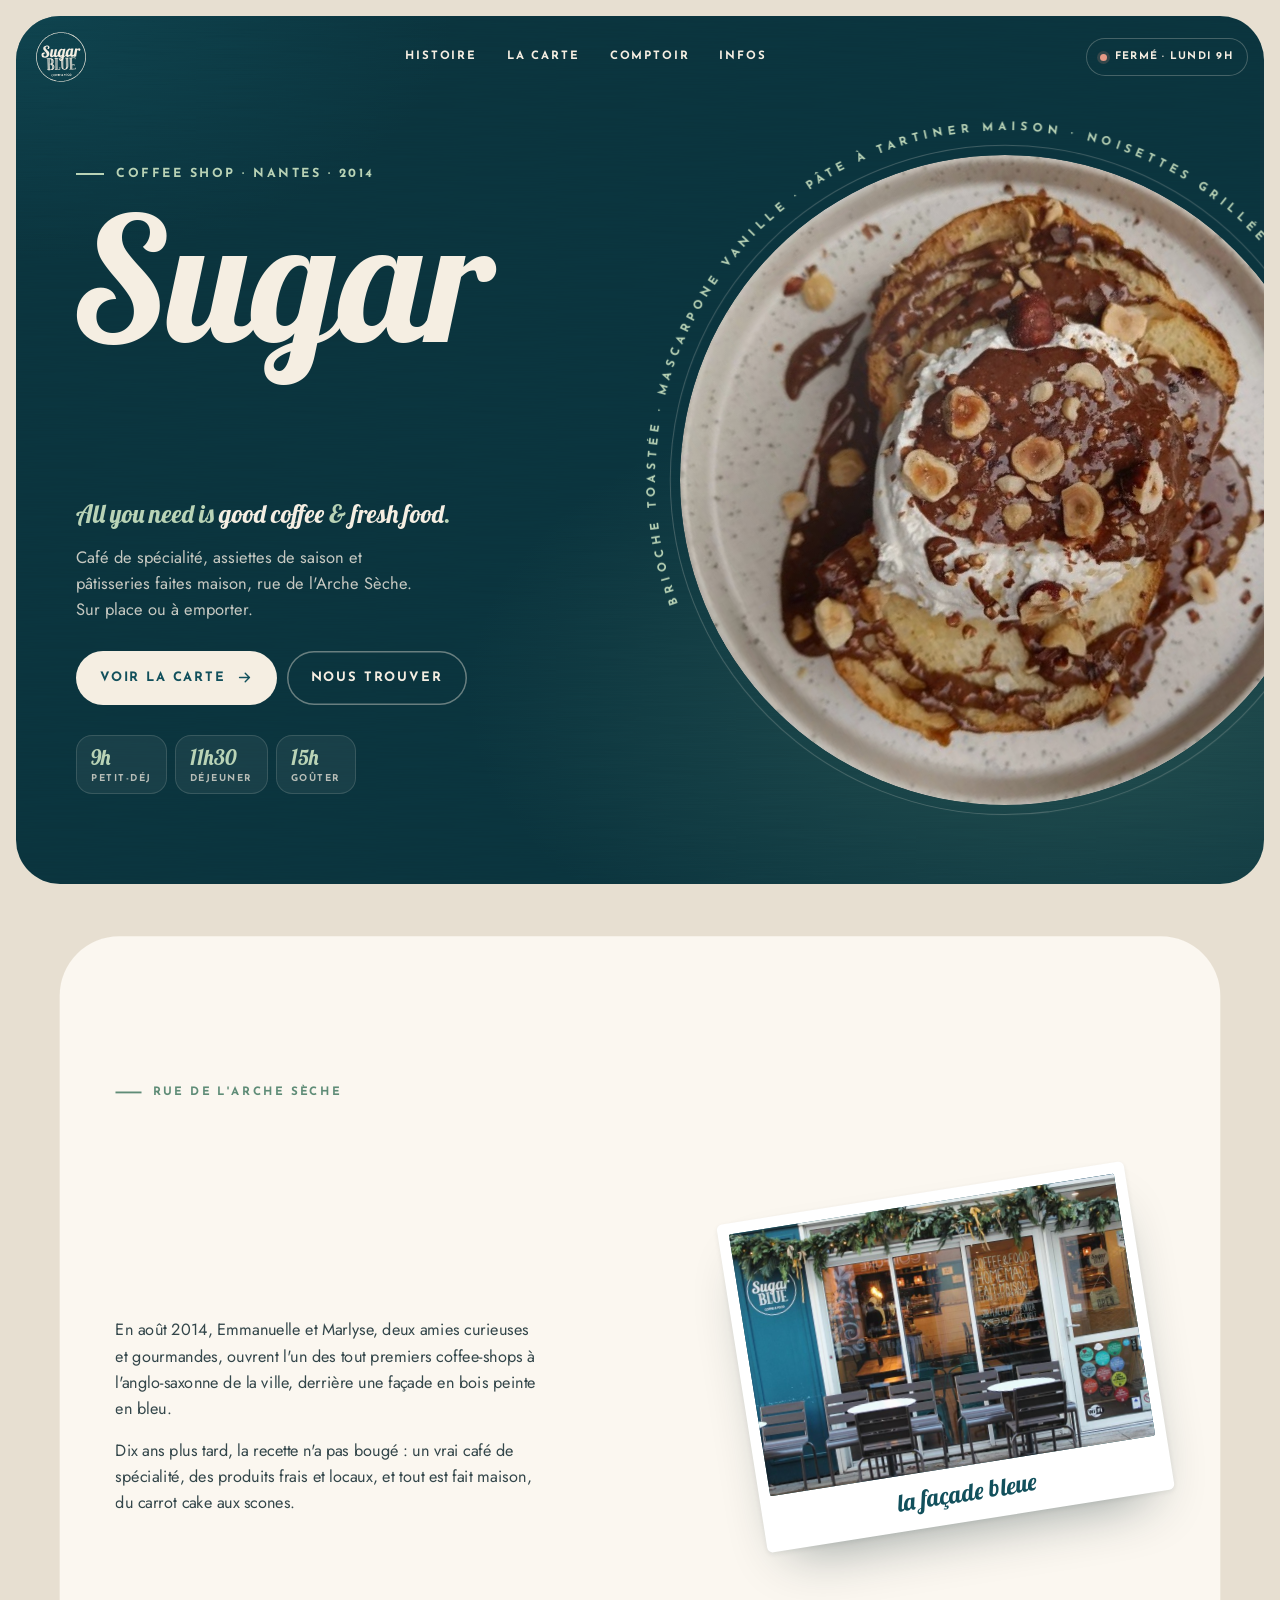
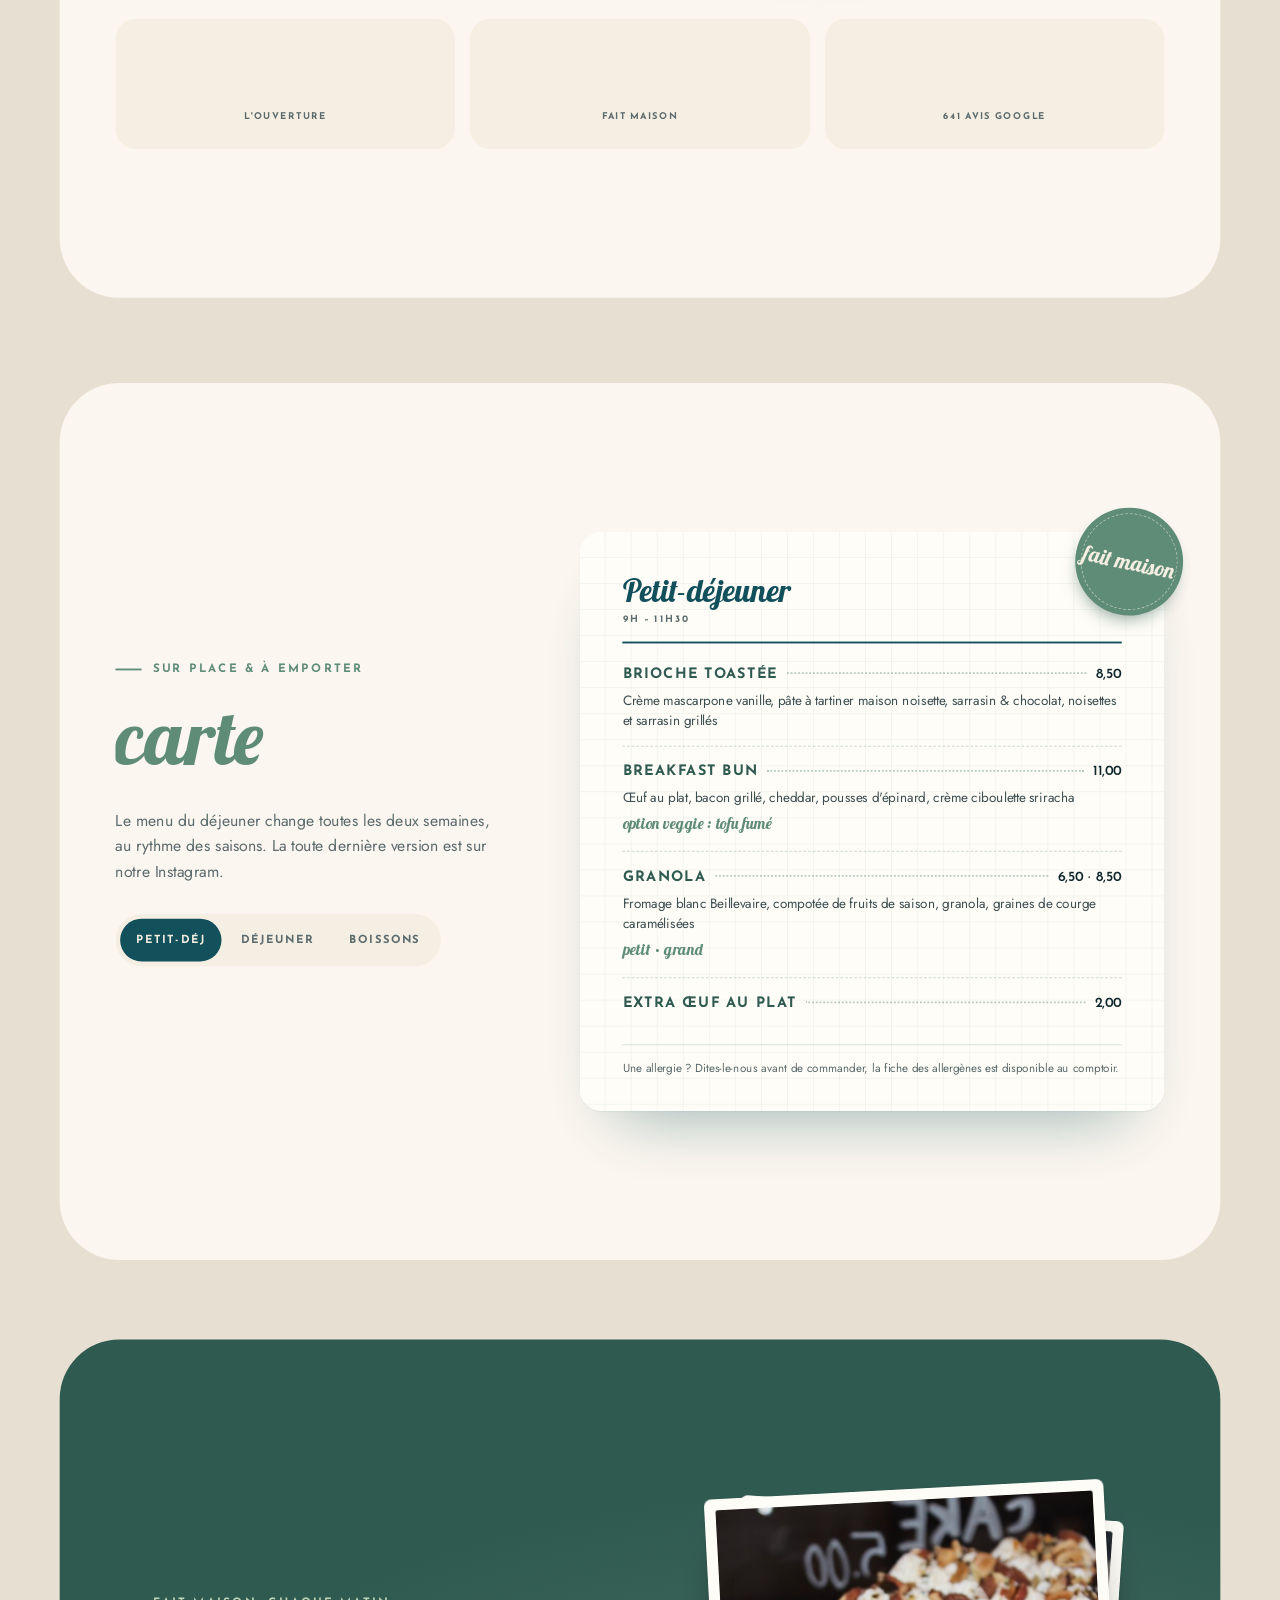
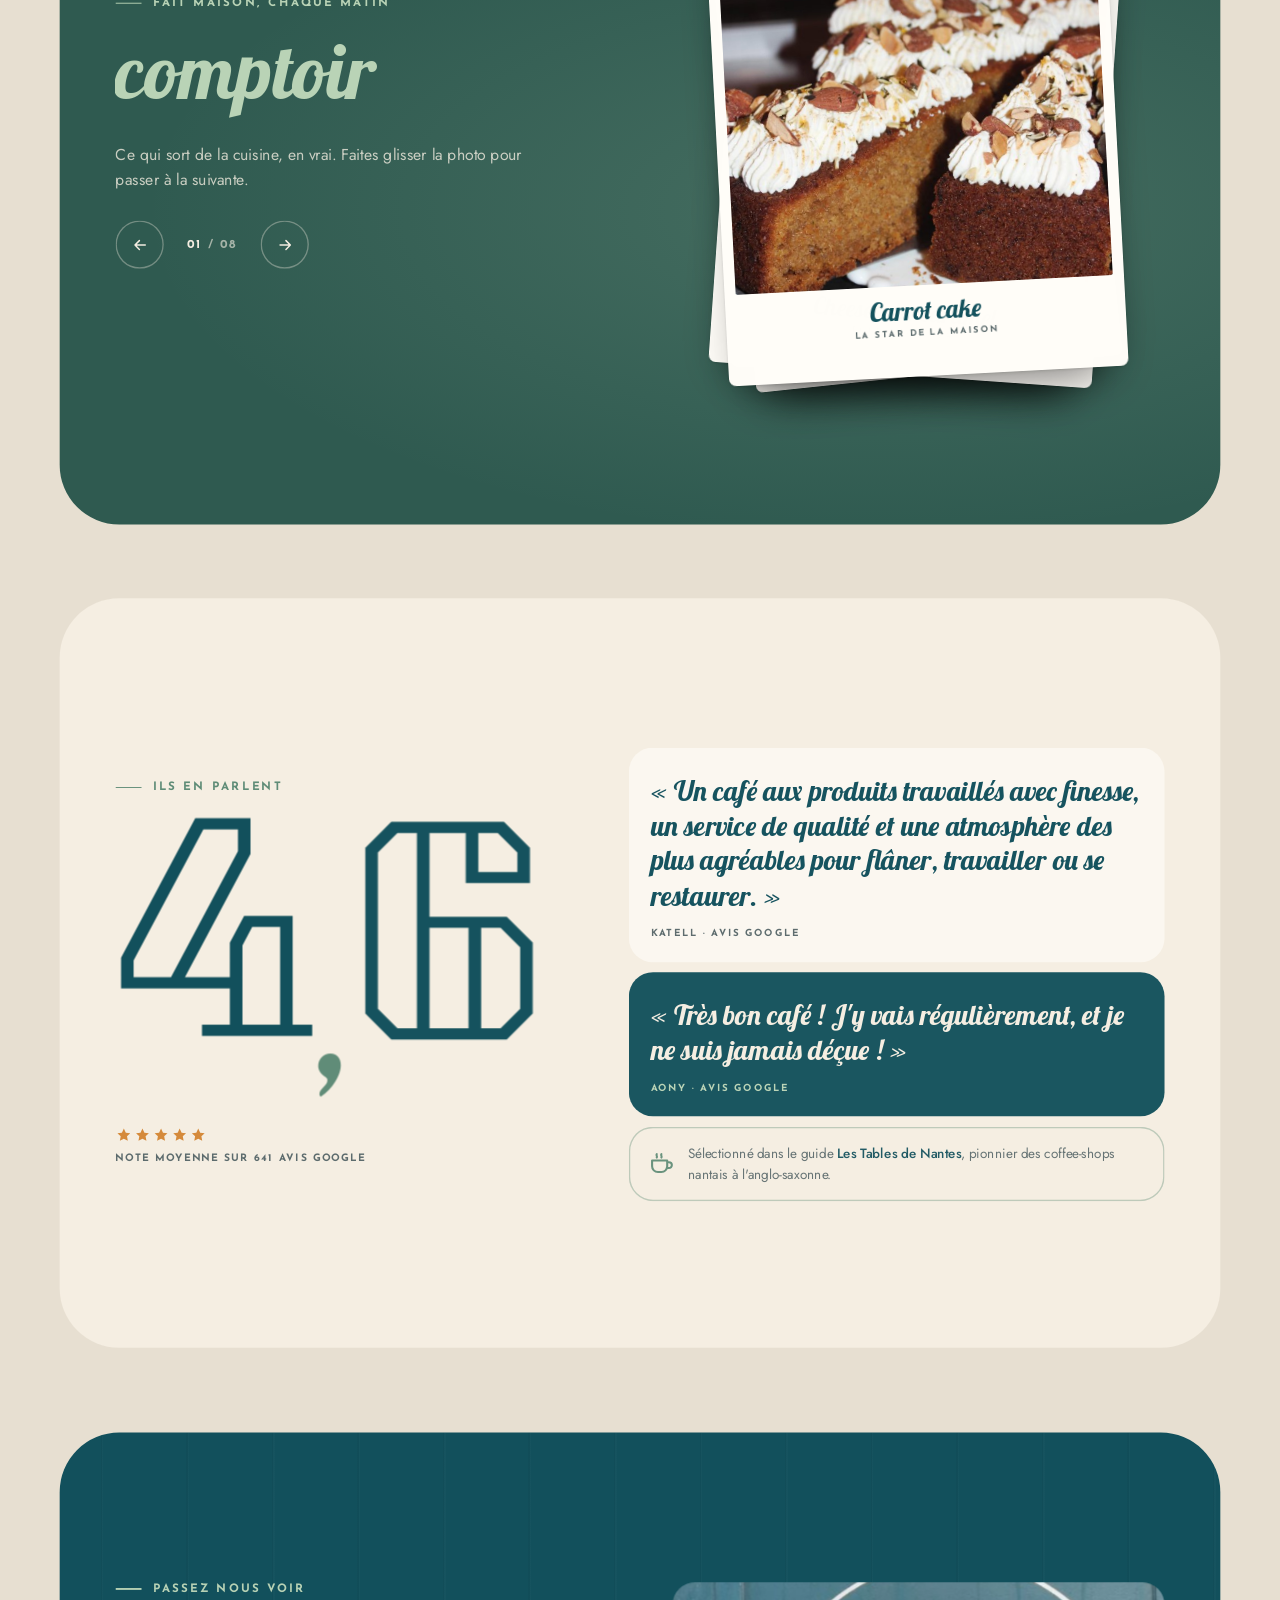
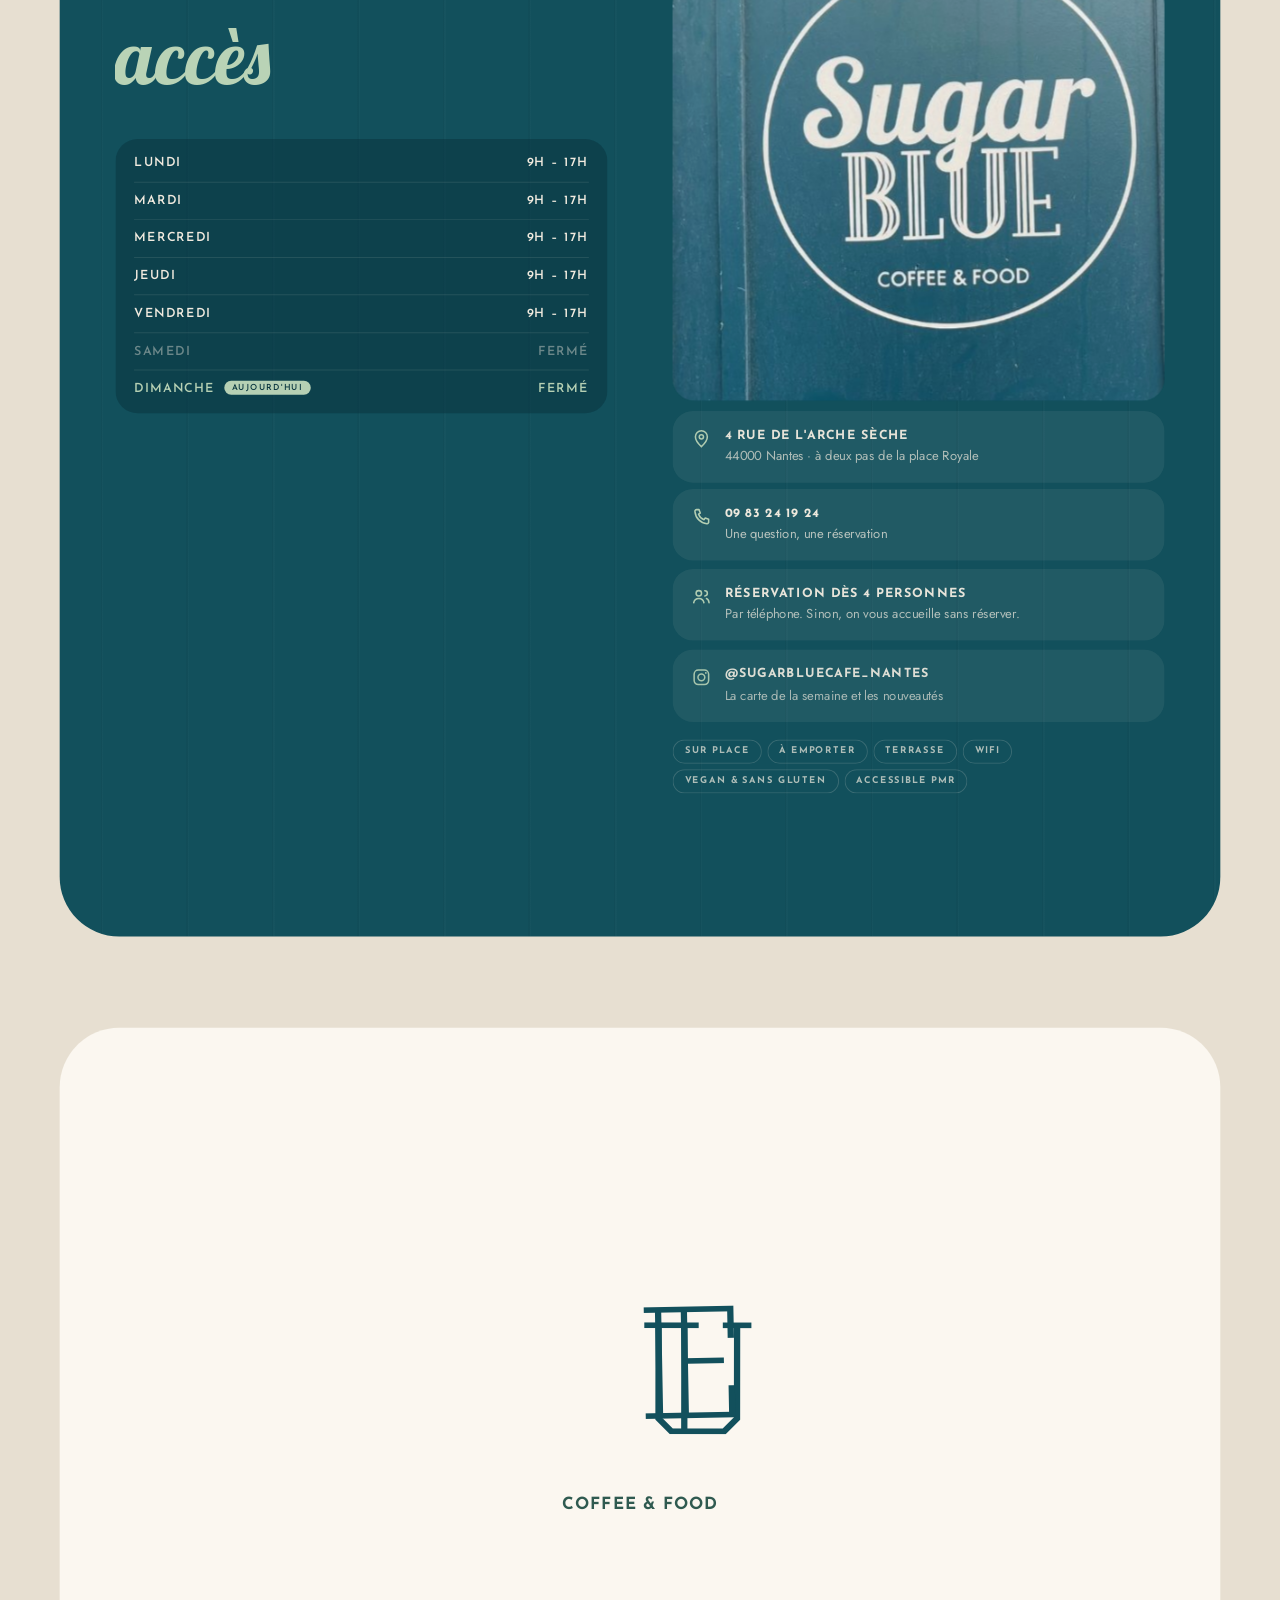
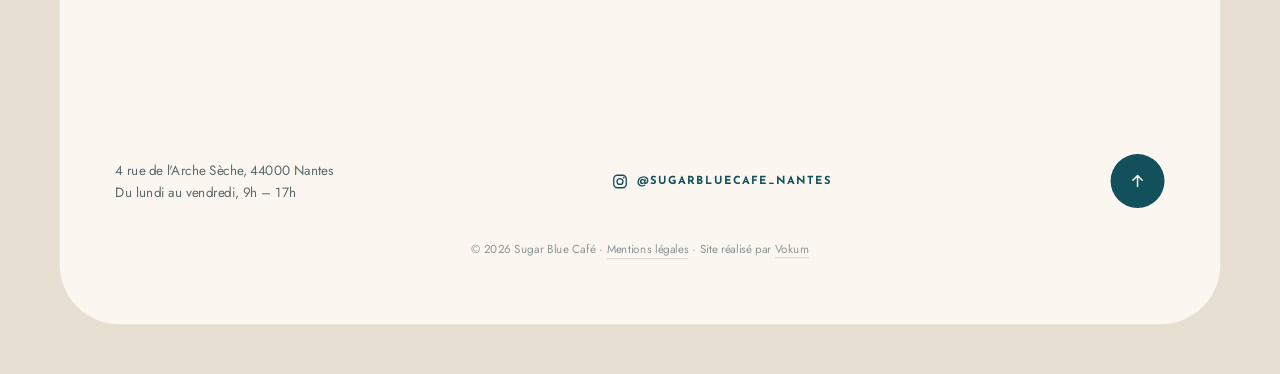
==== commit 72796e2d: "Hero ordinateur : plat signature qui tourne au scroll (mobile inchangé) Co-Authored-By: Claude Opus " ====
--- a/index.html
+++ b/index.html
@@ -28,7 +28,7 @@
 <link rel="preload" href="fonts/lobster-latin-400-normal.woff2" as="font" type="font/woff2" crossorigin>
 <link rel="preload" href="fonts/kumar-one-outline-latin-400-normal.woff2" as="font" type="font/woff2" crossorigin>
 <link rel="preload" href="fonts/jost-latin-400-normal.woff2" as="font" type="font/woff2" crossorigin>
-<link rel="stylesheet" href="css/style.css?v=a1467db6">
+<link rel="stylesheet" href="css/style.css?v=83f63716">
 <script type="application/ld+json">
 {"@context":"https://schema.org","@type":"CafeOrCoffeeShop","name":"Sugar Blue Café","image":"img/devanture.jpg","telephone":"+33983241924","servesCuisine":["Café de spécialité","Brunch","Fait maison"],"priceRange":"10–20 €","address":{"@type":"PostalAddress","streetAddress":"4 rue de l'Arche Sèche","postalCode":"44000","addressLocality":"Nantes","addressCountry":"FR"},"geo":{"@type":"GeoCoordinates","latitude":47.2153281,"longitude":-1.5582419},"openingHoursSpecification":[{"@type":"OpeningHoursSpecification","dayOfWeek":["Monday","Tuesday","Wednesday","Thursday","Friday"],"opens":"09:00","closes":"17:00"}],"aggregateRating":{"@type":"AggregateRating","ratingValue":"4.6","reviewCount":"641"},"sameAs":["https://www.instagram.com/sugarbluecafe_nantes/"],"foundingDate":"2014"}
 </script>
@@ -91,8 +91,13 @@
         <a class="btn btn--cream" href="#carte"><span>Voir la carte</span><svg><use href="#i-arrow"/></svg></a>
         <a class="btn btn--line" href="#infos"><span>Nous trouver</span></a>
       </div>
-    </div>
-    <div class="hero-art">
+      <ul class="moments h-fade" aria-label="Les moments de la journée">
+        <li><b>9h</b><span>Petit-déj</span></li>
+        <li><b>11h30</b><span>Déjeuner</span></li>
+        <li><b>15h</b><span>Goûter</span></li>
+      </ul>
+    </div>
+    <div class="hero-art hero-art--orb">
       <div class="orb" id="orb">
         <svg class="orb-text" viewBox="0 0 400 400" aria-hidden="true">
           <defs><path id="circ" d="M200,200 m-176,0 a176,176 0 1,1 352,0 a176,176 0 1,1 -352,0"/></defs>
@@ -103,6 +108,16 @@
       <div class="float float--a" data-depth="-0.18"><img src="img/carrot-cake.jpg" width="662" height="886" alt=""></div>
       <div class="float float--b" data-depth="0.14"><img src="img/brioche-choco.jpg" width="762" height="760" alt=""></div>
       <div class="rating h-fade"><b>4,6</b><span><span class="stars"><svg><use href="#i-star"/></svg><svg><use href="#i-star"/></svg><svg><use href="#i-star"/></svg><svg><use href="#i-star"/></svg><svg><use href="#i-star"/></svg></span>641 avis Google</span></div>
+    </div>
+    <div class="hero-art hero-art--dish">
+      <div class="dish" id="dish">
+        <svg class="dish-ring" viewBox="0 0 870 870" aria-hidden="true">
+          <defs><path id="dishPath" d="M435,435 m-418,0 a418,418 0 1,1 836,0 a418,418 0 1,1 -836,0"/></defs>
+          <circle cx="435" cy="435" r="400" class="dish-line"/>
+          <text><textPath href="#dishPath">BRIOCHE TOASTÉE · MASCARPONE VANILLE · PÂTE À TARTINER MAISON · NOISETTES GRILLÉES · SERVIE DE 9H À 11H30 · </textPath></text>
+        </svg>
+        <div class="dish-plate"><img src="img/plat-brioche.jpg" width="742" height="742" alt="Brioche toastée, crème mascarpone, pâte à tartiner maison et noisettes grillées, vue du dessus"></div>
+      </div>
     </div>
   </div>
 </section>
@@ -316,6 +331,6 @@
 <script src="js/vendor/ScrollTrigger.min.js?v=2e3b8c36"></script>
 <script src="js/vendor/SplitText.min.js?v=6631fa05"></script>
 <script src="js/vendor/lenis.min.js?v=5a44a112"></script>
-<script src="js/main.js?v=0b768dde"></script>
+<script src="js/main.js?v=ec07cf23"></script>
 </body>
 </html>
--- a/css/style.css
+++ b/css/style.css
@@ -148,7 +148,7 @@
 .hero-lead{margin-top:14px;max-width:34ch;font-size:16.5px;color:rgba(245,238,226,.8)}
 .cta{display:flex;flex-wrap:wrap;gap:10px;margin-top:28px}
 
-.hero-art{position:relative;margin-top:58px;aspect-ratio:1;max-width:520px;margin-left:auto;margin-right:auto}
+.hero-art--orb{position:relative;margin-top:58px;aspect-ratio:1;max-width:520px;margin-left:auto;margin-right:auto}
 .orb{position:absolute;inset:0;border-radius:50%}
 .orb-text{position:absolute;inset:0;width:100%;height:100%;overflow:visible}
 .orb-text text{font:700 13.2px var(--f-cap);letter-spacing:.32em;fill:var(--cream)}
@@ -163,6 +163,20 @@
 .rating>span{font:600 11px/1.35 var(--f-cap);letter-spacing:.08em;text-transform:uppercase;color:var(--muted)}
 .stars{display:flex;gap:2px;color:var(--caramel);margin-bottom:3px}
 .stars svg{width:13px;height:13px}
+
+/* ordinateur : le plat signature (masqué sur mobile) */
+.hero-art--dish,.moments{display:none}
+.moments{gap:8px;margin-top:30px}
+.moments li{padding:12px 15px 11px;border-radius:16px;background:rgba(245,238,226,.06);box-shadow:inset 0 0 0 1px rgba(245,238,226,.14)}
+.moments b{display:block;font:400 21px/1 var(--f-script);color:var(--mint)}
+.moments span{display:block;margin-top:6px;font:700 9.5px/1 var(--f-cap);letter-spacing:.16em;text-transform:uppercase;color:rgba(245,238,226,.72)}
+.dish{position:absolute;inset:0}
+.dish-ring{position:absolute;inset:-6%;width:112%;height:112%;overflow:visible}
+.dish-ring text{font:700 14px var(--f-cap);letter-spacing:.42em;fill:var(--mint)}
+.dish-line{fill:none;stroke:rgba(245,238,226,.22);stroke-width:1.2}
+.dish-plate{position:absolute;inset:0;border-radius:50%;overflow:hidden;box-shadow:0 60px 100px -30px rgba(0,0,0,.7),0 0 0 1px rgba(255,255,255,.06)}
+.dish-plate img{width:100%;height:100%;object-fit:cover;will-change:transform}
+.dish-plate::after{content:"";position:absolute;inset:0;border-radius:50%;pointer-events:none;background:radial-gradient(circle at 32% 28%,rgba(255,255,255,.14),transparent 45%),radial-gradient(circle at 70% 80%,rgba(0,0,0,.18),transparent 55%)}
 
 /* =========================================================
    HISTOIRE
@@ -326,11 +340,14 @@
   .hdr-nav a:hover::after{transform:scaleX(1);transform-origin:left}
   .hdr.is-solid .hdr-nav{color:var(--blue)}
   .burger{display:none}
-  .hero{padding:150px 0 90px;display:flex;align-items:center}
-  .hero-grid{display:grid;grid-template-columns:1.05fr .95fr;gap:40px;align-items:center}
-  .hero-art{margin-top:0;width:100%}
-  .lk-s{font-size:clamp(150px,15vw,250px)}
-  .lk-b{font-size:clamp(126px,12.6vw,212px)}
+  .hero{background:var(--blue-deep);padding:130px 0 70px;display:flex;align-items:center}
+  .hero::before{opacity:1;background:radial-gradient(70% 55% at 85% 78%,rgba(95,140,119,.32),transparent 70%),radial-gradient(50% 40% at 0% 0%,rgba(18,80,92,.6),transparent 70%)}
+  .hero-grid{display:grid;grid-template-columns:1fr 1fr;gap:20px;align-items:center}
+  .hero-art--orb{display:none}
+  .hero-art--dish{display:block;position:relative;aspect-ratio:1;margin:0 calc(-1 * var(--pad) - 70px) 0 30px}
+  .moments{display:flex}
+  .lk-s{font-size:clamp(140px,13.5vw,220px)}
+  .lk-b{font-size:clamp(116px,11.3vw,186px)}
   .title{font-size:clamp(58px,6vw,96px)}
   .story .title{max-width:13ch}
   .story-grid{display:grid;grid-template-columns:1.1fr .9fr;gap:80px;align-items:center}
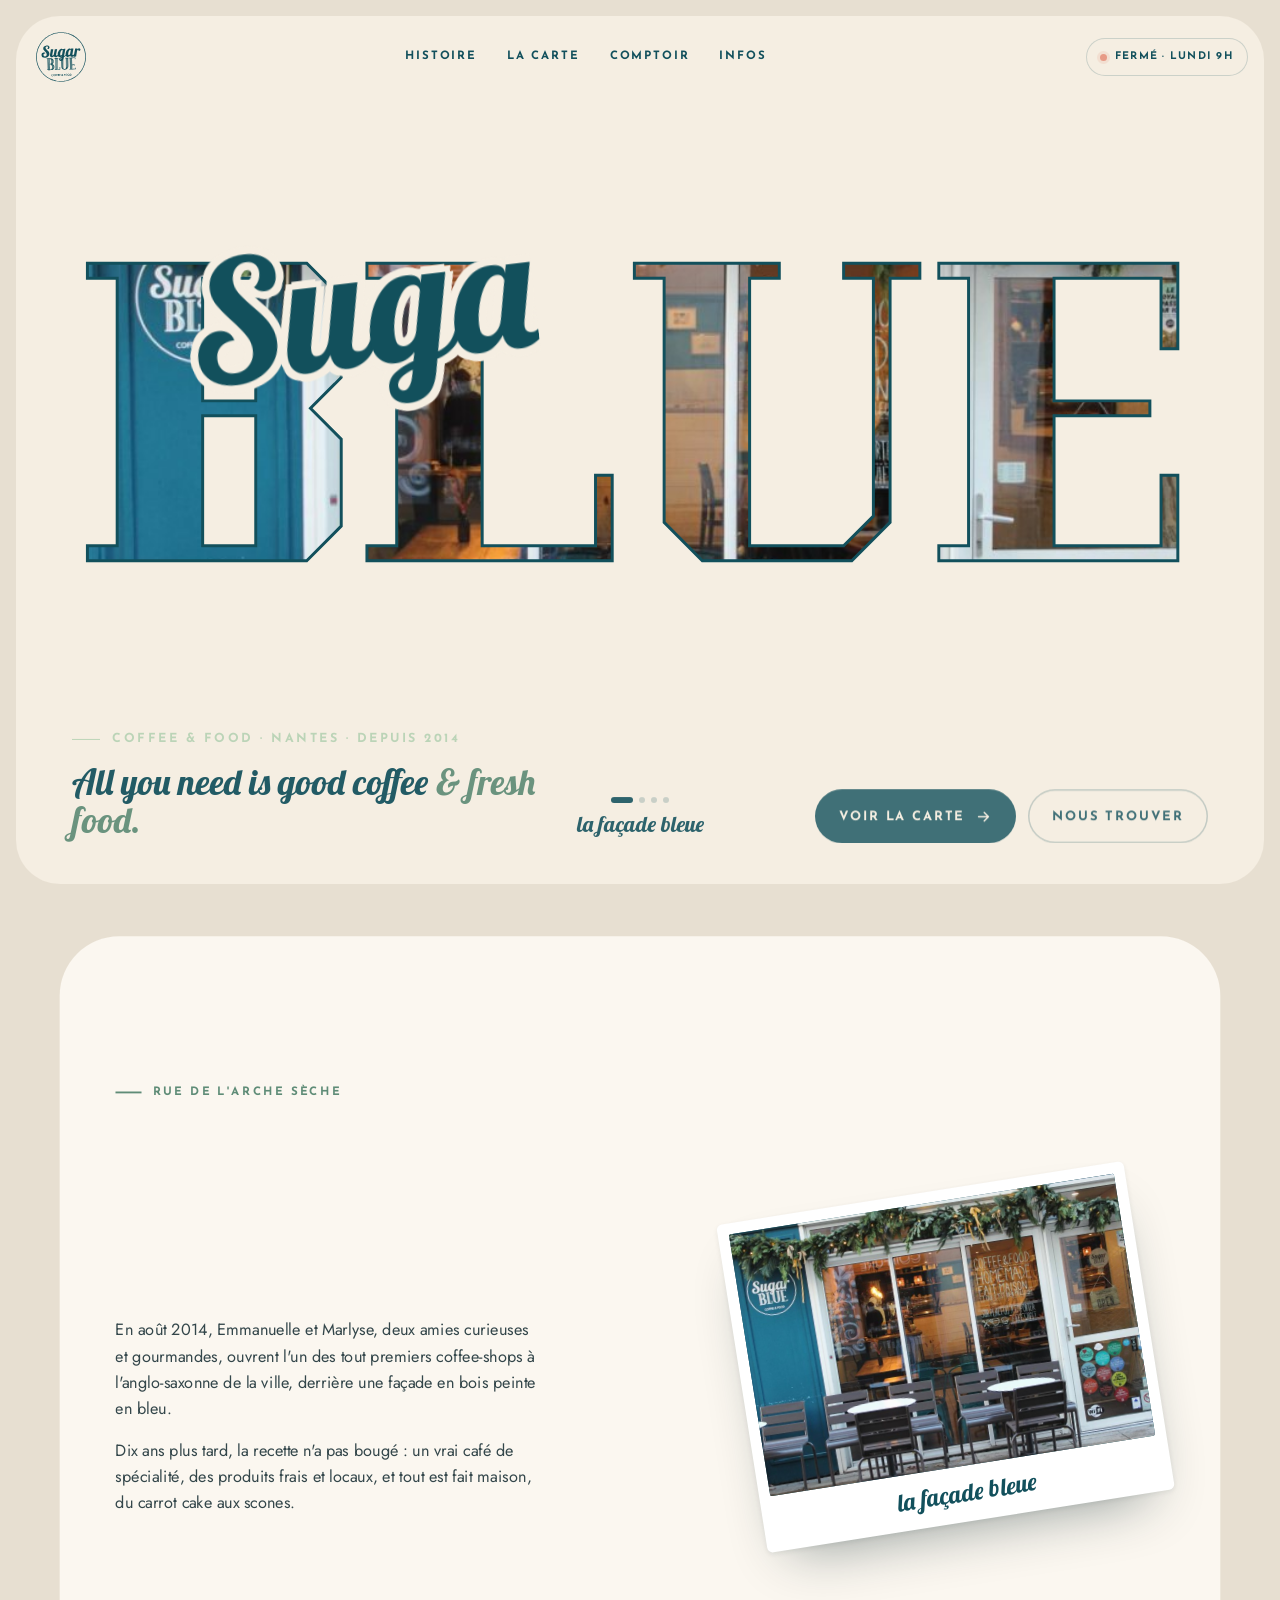
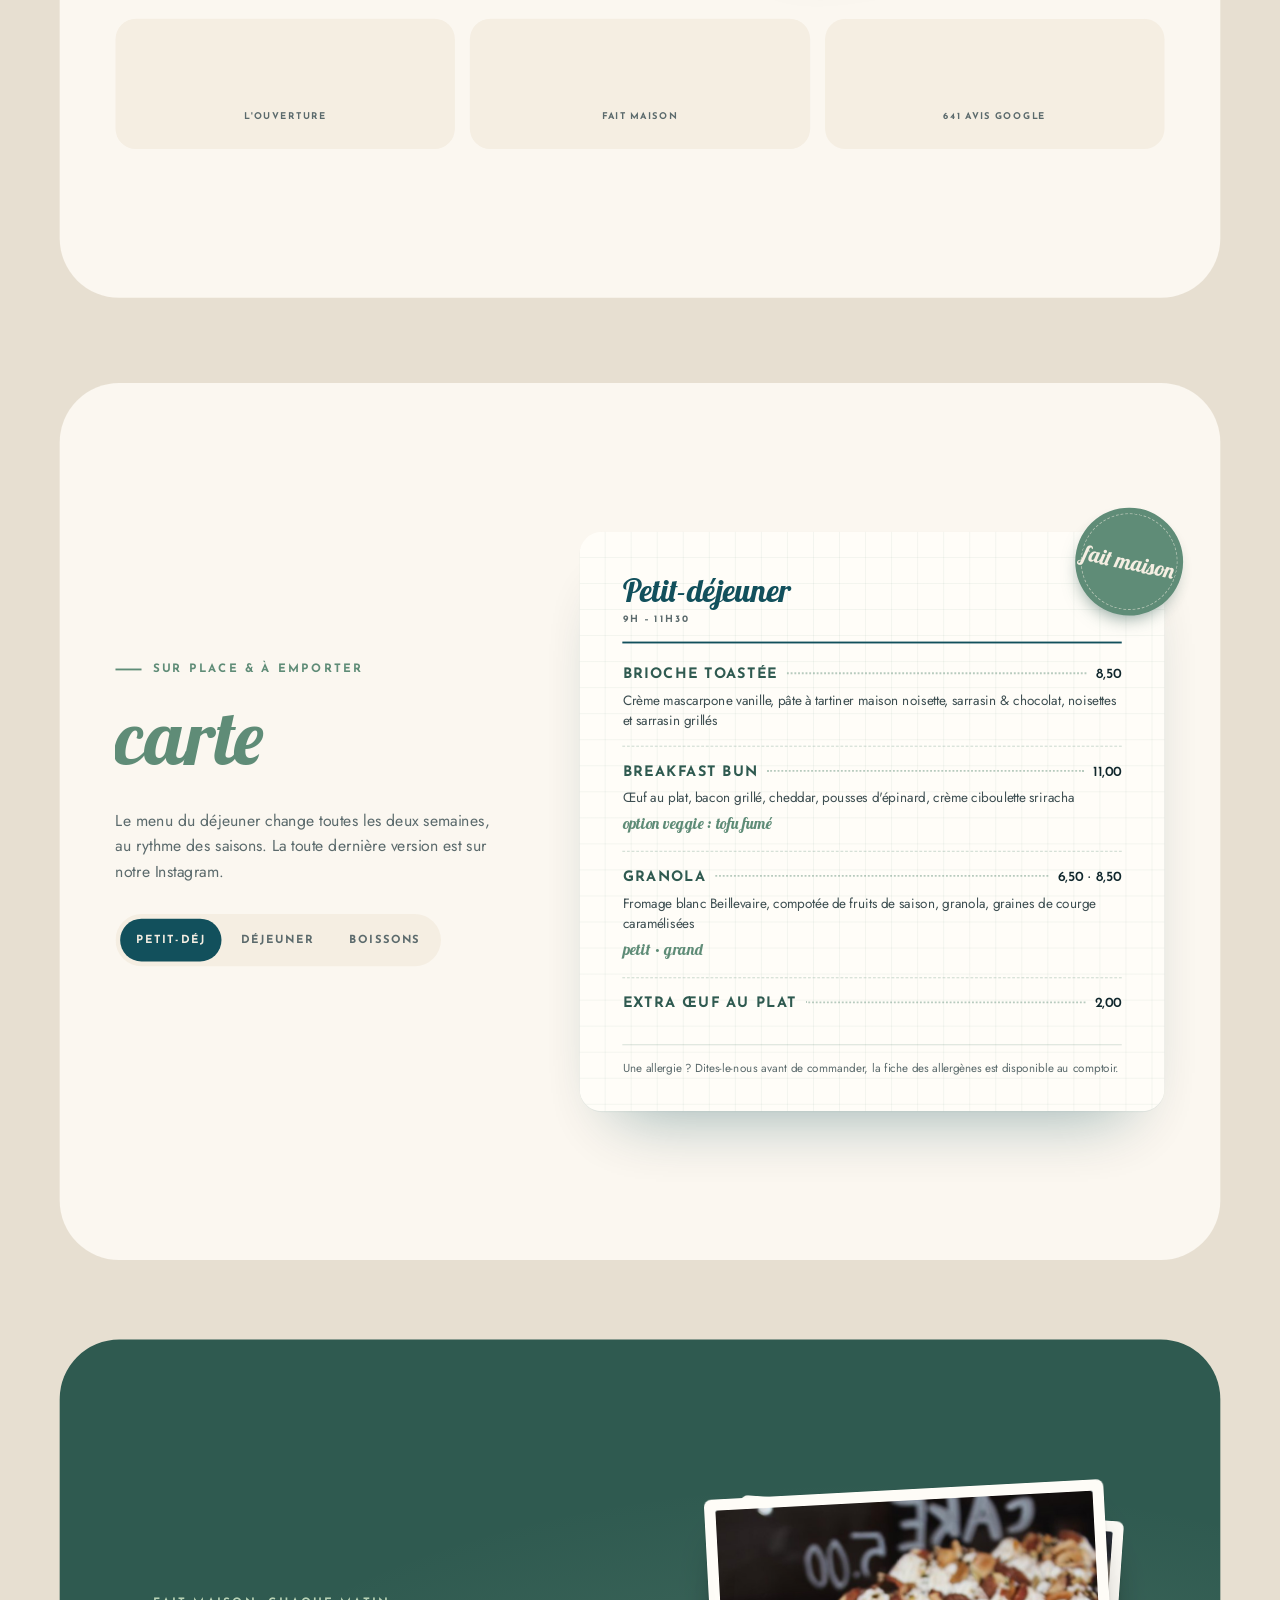
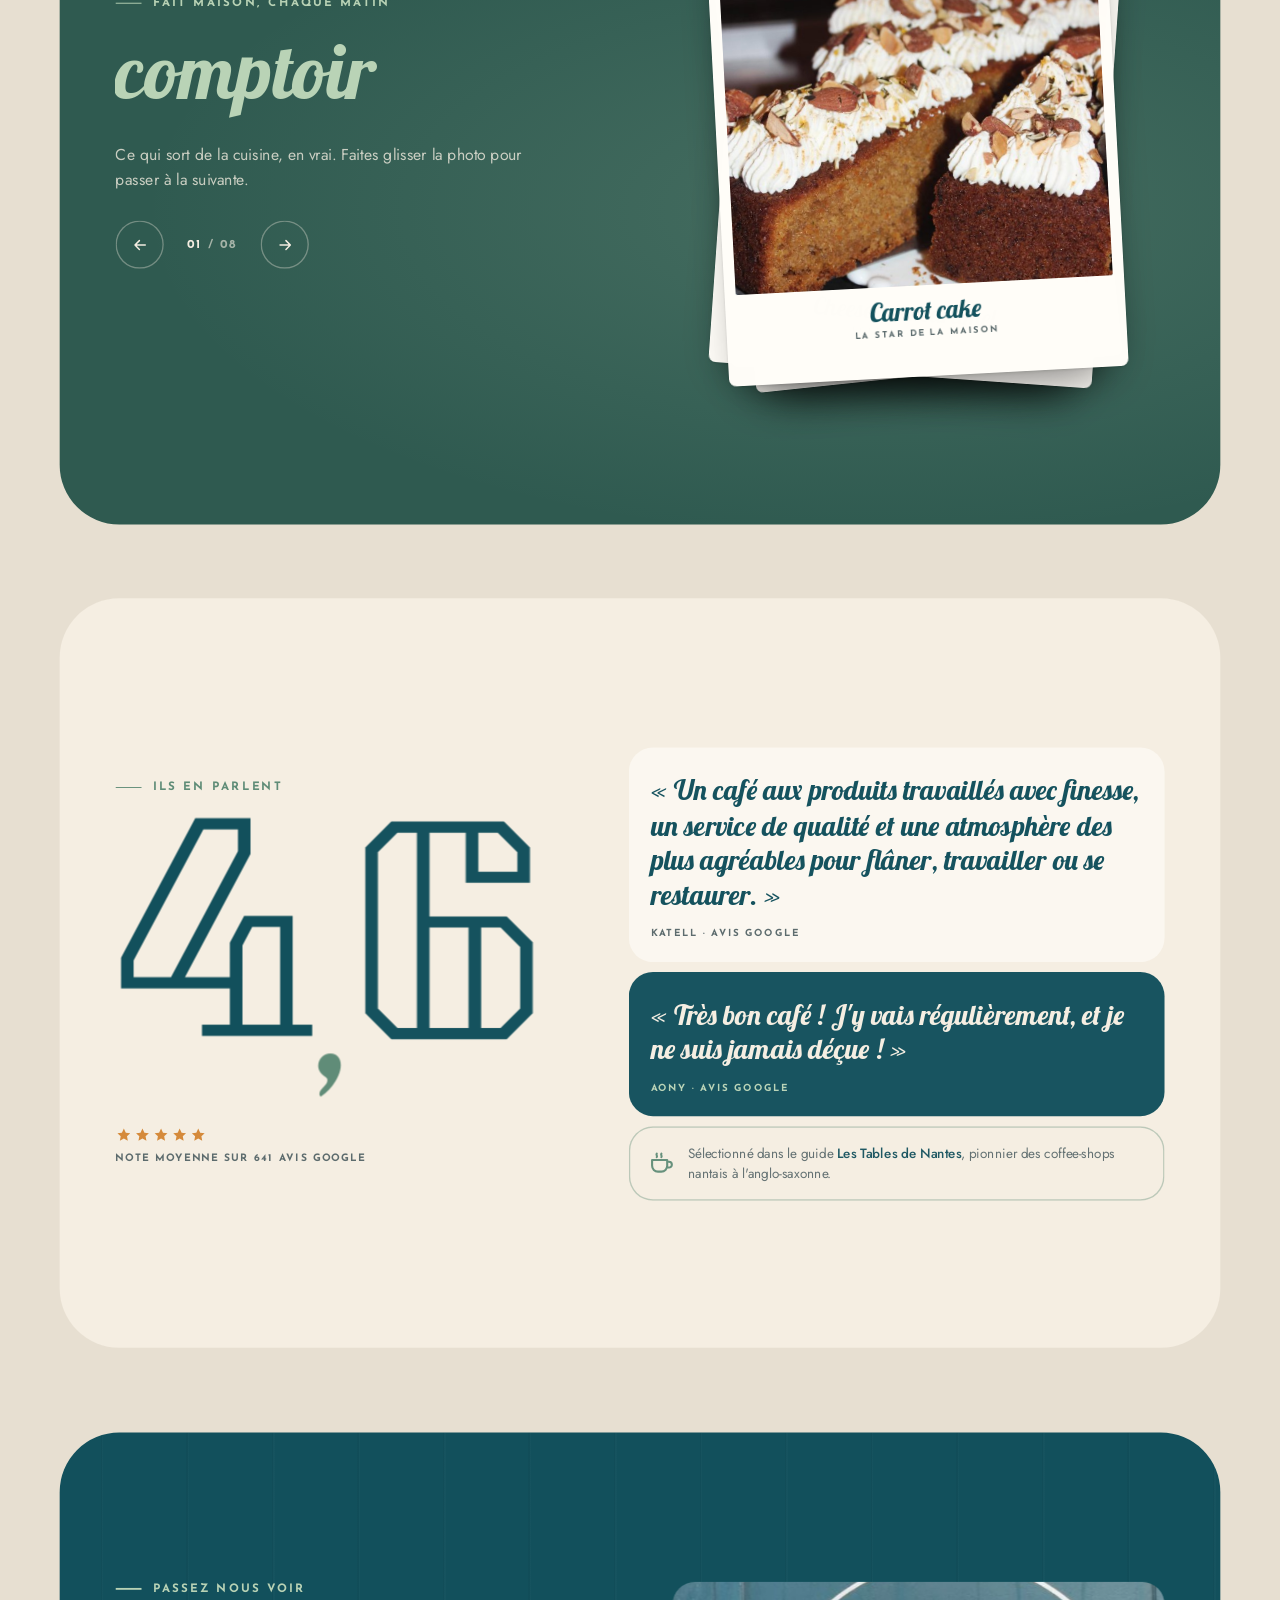
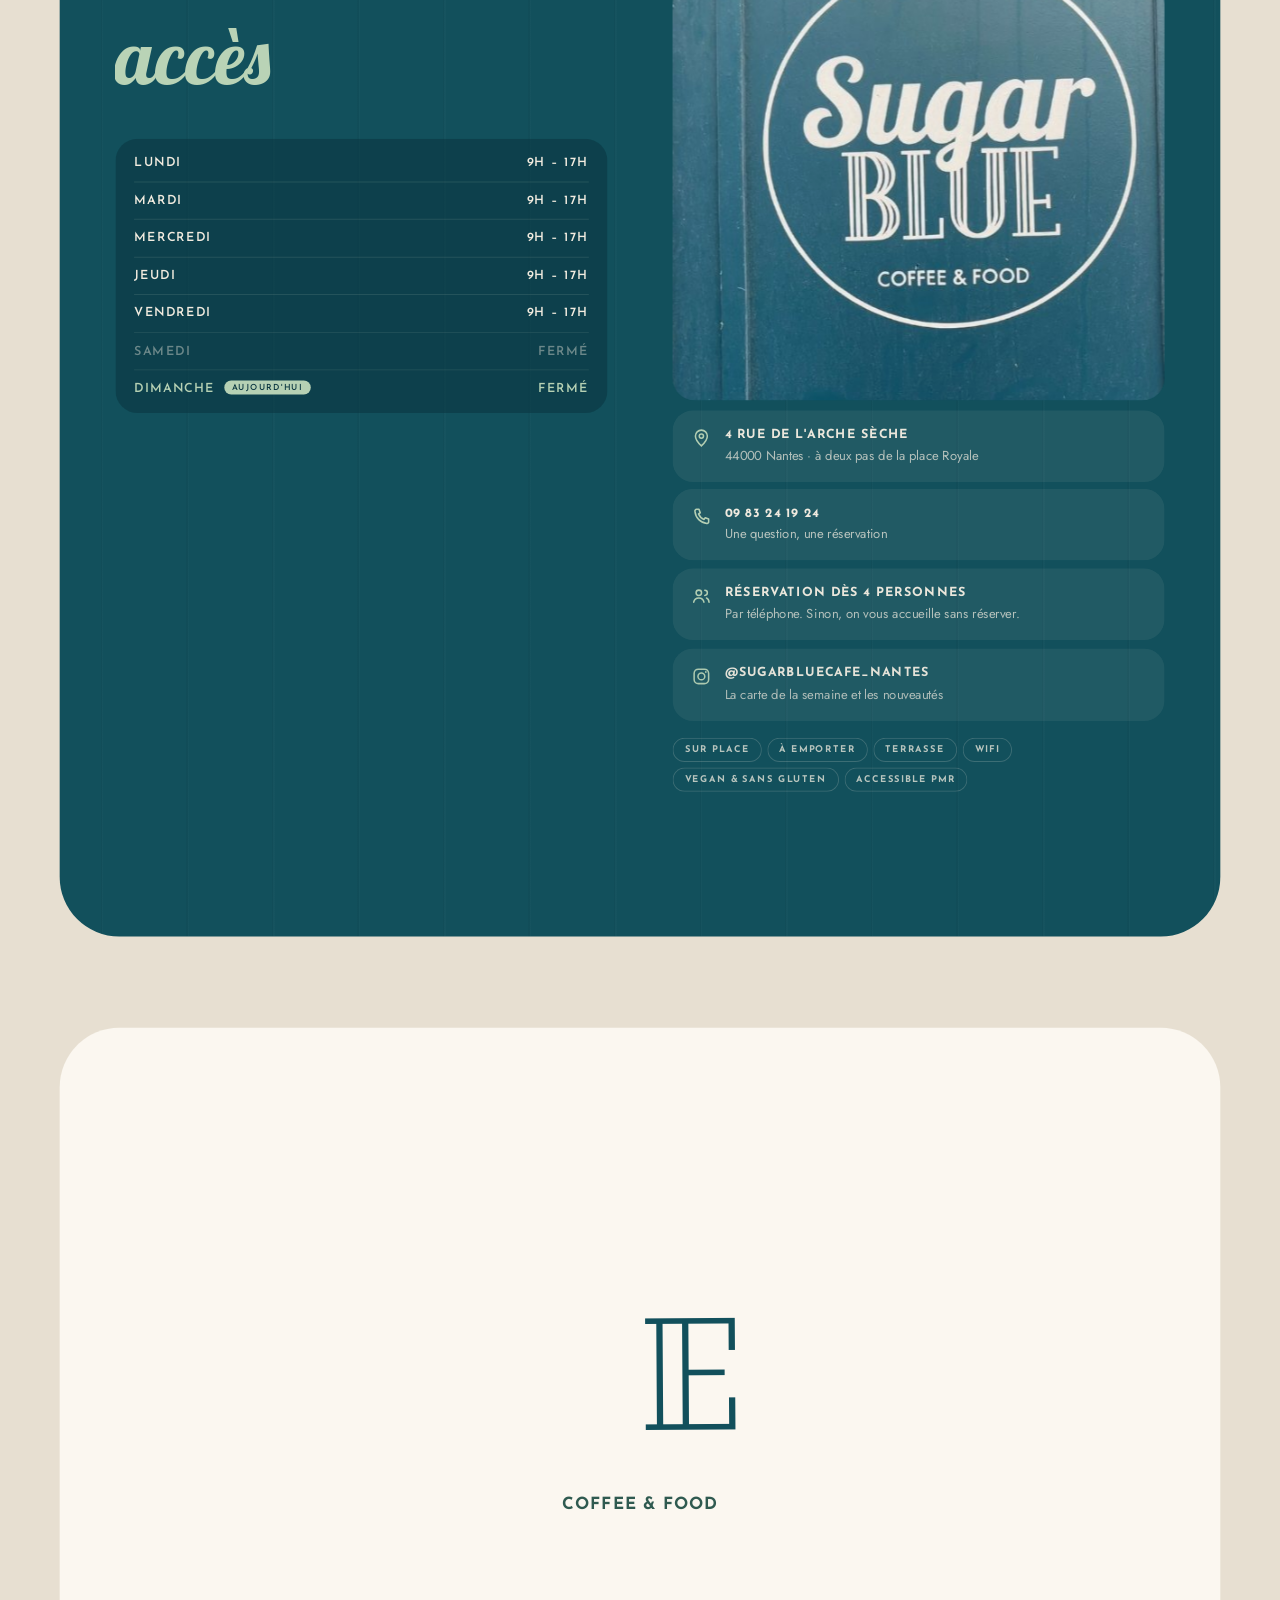
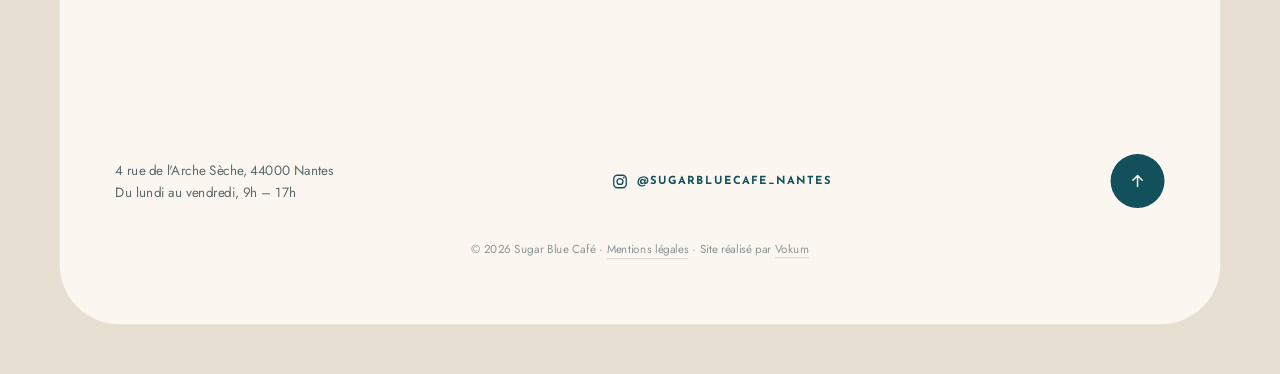
==== commit 2d592a4e: "Hero ordinateur : BLUE géant, photos du café à travers les lettres (mobile inchangé) Co-Authored-By:" ====
--- a/index.html
+++ b/index.html
@@ -28,7 +28,7 @@
 <link rel="preload" href="fonts/lobster-latin-400-normal.woff2" as="font" type="font/woff2" crossorigin>
 <link rel="preload" href="fonts/kumar-one-outline-latin-400-normal.woff2" as="font" type="font/woff2" crossorigin>
 <link rel="preload" href="fonts/jost-latin-400-normal.woff2" as="font" type="font/woff2" crossorigin>
-<link rel="stylesheet" href="css/style.css?v=83f63716">
+<link rel="stylesheet" href="css/style.css?v=a3bcd230">
 <script type="application/ld+json">
 {"@context":"https://schema.org","@type":"CafeOrCoffeeShop","name":"Sugar Blue Café","image":"img/devanture.jpg","telephone":"+33983241924","servesCuisine":["Café de spécialité","Brunch","Fait maison"],"priceRange":"10–20 €","address":{"@type":"PostalAddress","streetAddress":"4 rue de l'Arche Sèche","postalCode":"44000","addressLocality":"Nantes","addressCountry":"FR"},"geo":{"@type":"GeoCoordinates","latitude":47.2153281,"longitude":-1.5582419},"openingHoursSpecification":[{"@type":"OpeningHoursSpecification","dayOfWeek":["Monday","Tuesday","Wednesday","Thursday","Friday"],"opens":"09:00","closes":"17:00"}],"aggregateRating":{"@type":"AggregateRating","ratingValue":"4.6","reviewCount":"641"},"sameAs":["https://www.instagram.com/sugarbluecafe_nantes/"],"foundingDate":"2014"}
 </script>
@@ -91,11 +91,6 @@
         <a class="btn btn--cream" href="#carte"><span>Voir la carte</span><svg><use href="#i-arrow"/></svg></a>
         <a class="btn btn--line" href="#infos"><span>Nous trouver</span></a>
       </div>
-      <ul class="moments h-fade" aria-label="Les moments de la journée">
-        <li><b>9h</b><span>Petit-déj</span></li>
-        <li><b>11h30</b><span>Déjeuner</span></li>
-        <li><b>15h</b><span>Goûter</span></li>
-      </ul>
     </div>
     <div class="hero-art hero-art--orb">
       <div class="orb" id="orb">
@@ -109,14 +104,29 @@
       <div class="float float--b" data-depth="0.14"><img src="img/brioche-choco.jpg" width="762" height="760" alt=""></div>
       <div class="rating h-fade"><b>4,6</b><span><span class="stars"><svg><use href="#i-star"/></svg><svg><use href="#i-star"/></svg><svg><use href="#i-star"/></svg><svg><use href="#i-star"/></svg><svg><use href="#i-star"/></svg></span>641 avis Google</span></div>
     </div>
-    <div class="hero-art hero-art--dish">
-      <div class="dish" id="dish">
-        <svg class="dish-ring" viewBox="0 0 870 870" aria-hidden="true">
-          <defs><path id="dishPath" d="M435,435 m-418,0 a418,418 0 1,1 836,0 a418,418 0 1,1 -836,0"/></defs>
-          <circle cx="435" cy="435" r="400" class="dish-line"/>
-          <text><textPath href="#dishPath">BRIOCHE TOASTÉE · MASCARPONE VANILLE · PÂTE À TARTINER MAISON · NOISETTES GRILLÉES · SERVIE DE 9H À 11H30 · </textPath></text>
-        </svg>
-        <div class="dish-plate"><img src="img/plat-brioche.jpg" width="742" height="742" alt="Brioche toastée, crème mascarpone, pâte à tartiner maison et noisettes grillées, vue du dessus"></div>
+  </div>
+  <!-- ordinateur : BLUE géant, les photos du café à travers les lettres -->
+  <div class="hero-desk">
+    <h1 class="hd-word" aria-label="Sugar Blue">
+      <span class="hd-echo" aria-hidden="true">BLUE</span>
+      <span class="hd-fills" aria-hidden="true">
+        <span class="hd-fill is-on" style="background-image:url(img/devanture.jpg);--bx:50%;--by:44%">BLUE</span>
+        <span class="hd-fill" style="background-image:url(img/latte-brioche.jpg);--bx:50%;--by:30%">BLUE</span>
+        <span class="hd-fill" style="background-image:url(img/carrot-cake.jpg);--bx:50%;--by:56%">BLUE</span>
+        <span class="hd-fill" style="background-image:url(img/salade-latte.jpg);--bx:50%;--by:58%">BLUE</span>
+      </span>
+      <span class="hd-out" aria-hidden="true">BLUE</span>
+      <span class="hd-sugar" aria-hidden="true">Sugar</span>
+    </h1>
+    <div class="hd-bottom">
+      <div class="hd-left">
+        <p class="eyebrow eyebrow--sage hd-in">Coffee &amp; food · Nantes · depuis 2014</p>
+        <p class="hd-tag hd-in">All you need is good coffee <em>&amp; fresh food.</em></p>
+      </div>
+      <p class="hd-cap hd-in" aria-hidden="true"><span class="hd-dots"><i class="is-on"></i><i></i><i></i><i></i></span><span class="hd-cap-t">la façade bleue</span></p>
+      <div class="hd-cta hd-in">
+        <a class="btn btn--blue" href="#carte"><span>Voir la carte</span><svg><use href="#i-arrow"/></svg></a>
+        <a class="btn btn--ghost" href="#infos"><span>Nous trouver</span></a>
       </div>
     </div>
   </div>
@@ -331,6 +341,6 @@
 <script src="js/vendor/ScrollTrigger.min.js?v=2e3b8c36"></script>
 <script src="js/vendor/SplitText.min.js?v=6631fa05"></script>
 <script src="js/vendor/lenis.min.js?v=5a44a112"></script>
-<script src="js/main.js?v=ec07cf23"></script>
+<script src="js/main.js?v=2cadfd03"></script>
 </body>
 </html>
--- a/css/style.css
+++ b/css/style.css
@@ -3,6 +3,7 @@
    Mobile first · GSAP + ScrollTrigger + SplitText + Lenis
    ========================================================= */
 @font-face{font-family:"Lobster";src:url(../fonts/lobster-latin-400-normal.woff2) format("woff2");font-display:swap}
+@font-face{font-family:"Kumar One";src:url(../fonts/kumar-one-latin-400-normal.woff2) format("woff2");font-display:swap}
 @font-face{font-family:"Kumar One Outline";src:url(../fonts/kumar-one-outline-latin-400-normal.woff2) format("woff2");font-display:swap}
 @font-face{font-family:"Josefin Sans";src:url(../fonts/josefin-sans-latin-600-normal.woff2) format("woff2");font-weight:600;font-display:swap}
 @font-face{font-family:"Josefin Sans";src:url(../fonts/josefin-sans-latin-700-normal.woff2) format("woff2");font-weight:700;font-display:swap}
@@ -25,6 +26,7 @@
   --caramel:#d58a3a;
   --f-script:"Lobster",Georgia,cursive;
   --f-line:"Kumar One Outline",Georgia,serif;
+  --f-display-solid:"Kumar One",Georgia,serif;
   --f-cap:"Josefin Sans",system-ui,sans-serif;
   --f-body:"Jost",system-ui,sans-serif;
   --gap:10px;
@@ -164,19 +166,8 @@
 .stars{display:flex;gap:2px;color:var(--caramel);margin-bottom:3px}
 .stars svg{width:13px;height:13px}
 
-/* ordinateur : le plat signature (masqué sur mobile) */
-.hero-art--dish,.moments{display:none}
-.moments{gap:8px;margin-top:30px}
-.moments li{padding:12px 15px 11px;border-radius:16px;background:rgba(245,238,226,.06);box-shadow:inset 0 0 0 1px rgba(245,238,226,.14)}
-.moments b{display:block;font:400 21px/1 var(--f-script);color:var(--mint)}
-.moments span{display:block;margin-top:6px;font:700 9.5px/1 var(--f-cap);letter-spacing:.16em;text-transform:uppercase;color:rgba(245,238,226,.72)}
-.dish{position:absolute;inset:0}
-.dish-ring{position:absolute;inset:-6%;width:112%;height:112%;overflow:visible}
-.dish-ring text{font:700 14px var(--f-cap);letter-spacing:.42em;fill:var(--mint)}
-.dish-line{fill:none;stroke:rgba(245,238,226,.22);stroke-width:1.2}
-.dish-plate{position:absolute;inset:0;border-radius:50%;overflow:hidden;box-shadow:0 60px 100px -30px rgba(0,0,0,.7),0 0 0 1px rgba(255,255,255,.06)}
-.dish-plate img{width:100%;height:100%;object-fit:cover;will-change:transform}
-.dish-plate::after{content:"";position:absolute;inset:0;border-radius:50%;pointer-events:none;background:radial-gradient(circle at 32% 28%,rgba(255,255,255,.14),transparent 45%),radial-gradient(circle at 70% 80%,rgba(0,0,0,.18),transparent 55%)}
+/* ordinateur : BLUE géant, photos à travers les lettres (masqué sur mobile) */
+.hero-desk{display:none}
 
 /* =========================================================
    HISTOIRE
@@ -340,12 +331,31 @@
   .hdr-nav a:hover::after{transform:scaleX(1);transform-origin:left}
   .hdr.is-solid .hdr-nav{color:var(--blue)}
   .burger{display:none}
-  .hero{background:var(--blue-deep);padding:130px 0 70px;display:flex;align-items:center}
-  .hero::before{opacity:1;background:radial-gradient(70% 55% at 85% 78%,rgba(95,140,119,.32),transparent 70%),radial-gradient(50% 40% at 0% 0%,rgba(18,80,92,.6),transparent 70%)}
-  .hero-grid{display:grid;grid-template-columns:1fr 1fr;gap:20px;align-items:center}
-  .hero-art--orb{display:none}
-  .hero-art--dish{display:block;position:relative;aspect-ratio:1;margin:0 calc(-1 * var(--pad) - 70px) 0 30px}
-  .moments{display:flex}
+  .hero{background:var(--cream);color:var(--blue);padding:0;display:block}
+  .hero::before,.hero-grain,.hero-grid{display:none}
+  .hdr:not(.is-solid) .hdr-mark,.hdr:not(.is-solid) .hdr-nav{color:var(--blue)}
+  .hdr:not(.is-solid) .status{color:var(--blue);box-shadow:inset 0 0 0 1px rgba(18,80,92,.18)}
+  .hero-desk{display:flex;flex-direction:column;justify-content:space-between;min-height:calc(100svh - var(--gap)*2);padding:112px var(--pad) 46px}
+  .hd-word{--z:1;--sy:0%;--mx:0px;--my:0px;position:relative;top:.1em;align-self:center;margin:auto 0;font-size:min(29.4vw,calc(100svh - 360px));line-height:1.22;font-kerning:none;font-feature-settings:"kern" 0;white-space:nowrap;user-select:none;-webkit-user-select:none}
+  .hd-fills{position:absolute;inset:0}
+  .hd-fill{position:absolute;inset:0;font:400 1em/1.22 var(--f-display-solid);font-kerning:none;color:transparent;-webkit-background-clip:text;background-clip:text;background-repeat:no-repeat;
+    background-size:calc(var(--z) * 100%) auto;background-position:calc(var(--bx) + var(--mx)) calc(var(--by) + var(--sy) + var(--my));clip-path:inset(100% 0 0 0)}
+  .hd-fill.is-on{z-index:1}
+  .hd-out{position:relative;display:block;font:400 1em/1.22 var(--f-display-solid);font-kerning:none;color:transparent;-webkit-text-stroke:3px var(--blue);z-index:2}
+  .hd-echo{position:absolute;inset:0;font:400 1em/1.22 var(--f-display-solid);font-kerning:none;color:transparent;-webkit-text-stroke:1.5px var(--blue);opacity:.85;transform:translate(.034em,.034em)}
+  .hd-sugar{position:absolute;left:8%;top:-.02em;z-index:3;font:400 .45em/1 var(--f-script);color:var(--blue);transform:rotate(-8deg);transform-origin:20% 60%;padding:0 .12em;
+    text-shadow:0 0 0 var(--cream),.05em 0 0 var(--cream),-.05em 0 0 var(--cream),0 .05em 0 var(--cream),0 -.05em 0 var(--cream),.035em .035em 0 var(--cream),-.035em -.035em 0 var(--cream),.035em -.035em 0 var(--cream),-.035em .035em 0 var(--cream)}
+  .hd-bottom{display:grid;grid-template-columns:1fr auto 1fr;align-items:end;gap:30px}
+  .hd-tag{margin-top:14px;font:400 clamp(30px,2.8vw,42px)/1.08 var(--f-script);color:var(--blue)}
+  .hd-tag em{font-style:normal;color:var(--sage)}
+  .hd-cap{display:flex;flex-direction:column;align-items:center;gap:10px;padding-bottom:6px}
+  .hd-cap-t{font:400 22px/1 var(--f-script);color:var(--blue);white-space:nowrap}
+  .hd-dots{display:flex;gap:6px}
+  .hd-dots i{width:6px;height:6px;border-radius:6px;background:rgba(18,80,92,.22);transition:width .6s var(--ease),background .6s}
+  .hd-dots i.is-on{width:22px;background:var(--blue)}
+  .hd-cta{display:flex;gap:12px;justify-content:flex-end}
+  .btn--ghost{box-shadow:inset 0 0 0 1.5px rgba(18,80,92,.28);color:var(--blue)}
+  .btn--ghost::before{background:rgba(18,80,92,.07)}
   .lk-s{font-size:clamp(140px,13.5vw,220px)}
   .lk-b{font-size:clamp(116px,11.3vw,186px)}
   .title{font-size:clamp(58px,6vw,96px)}
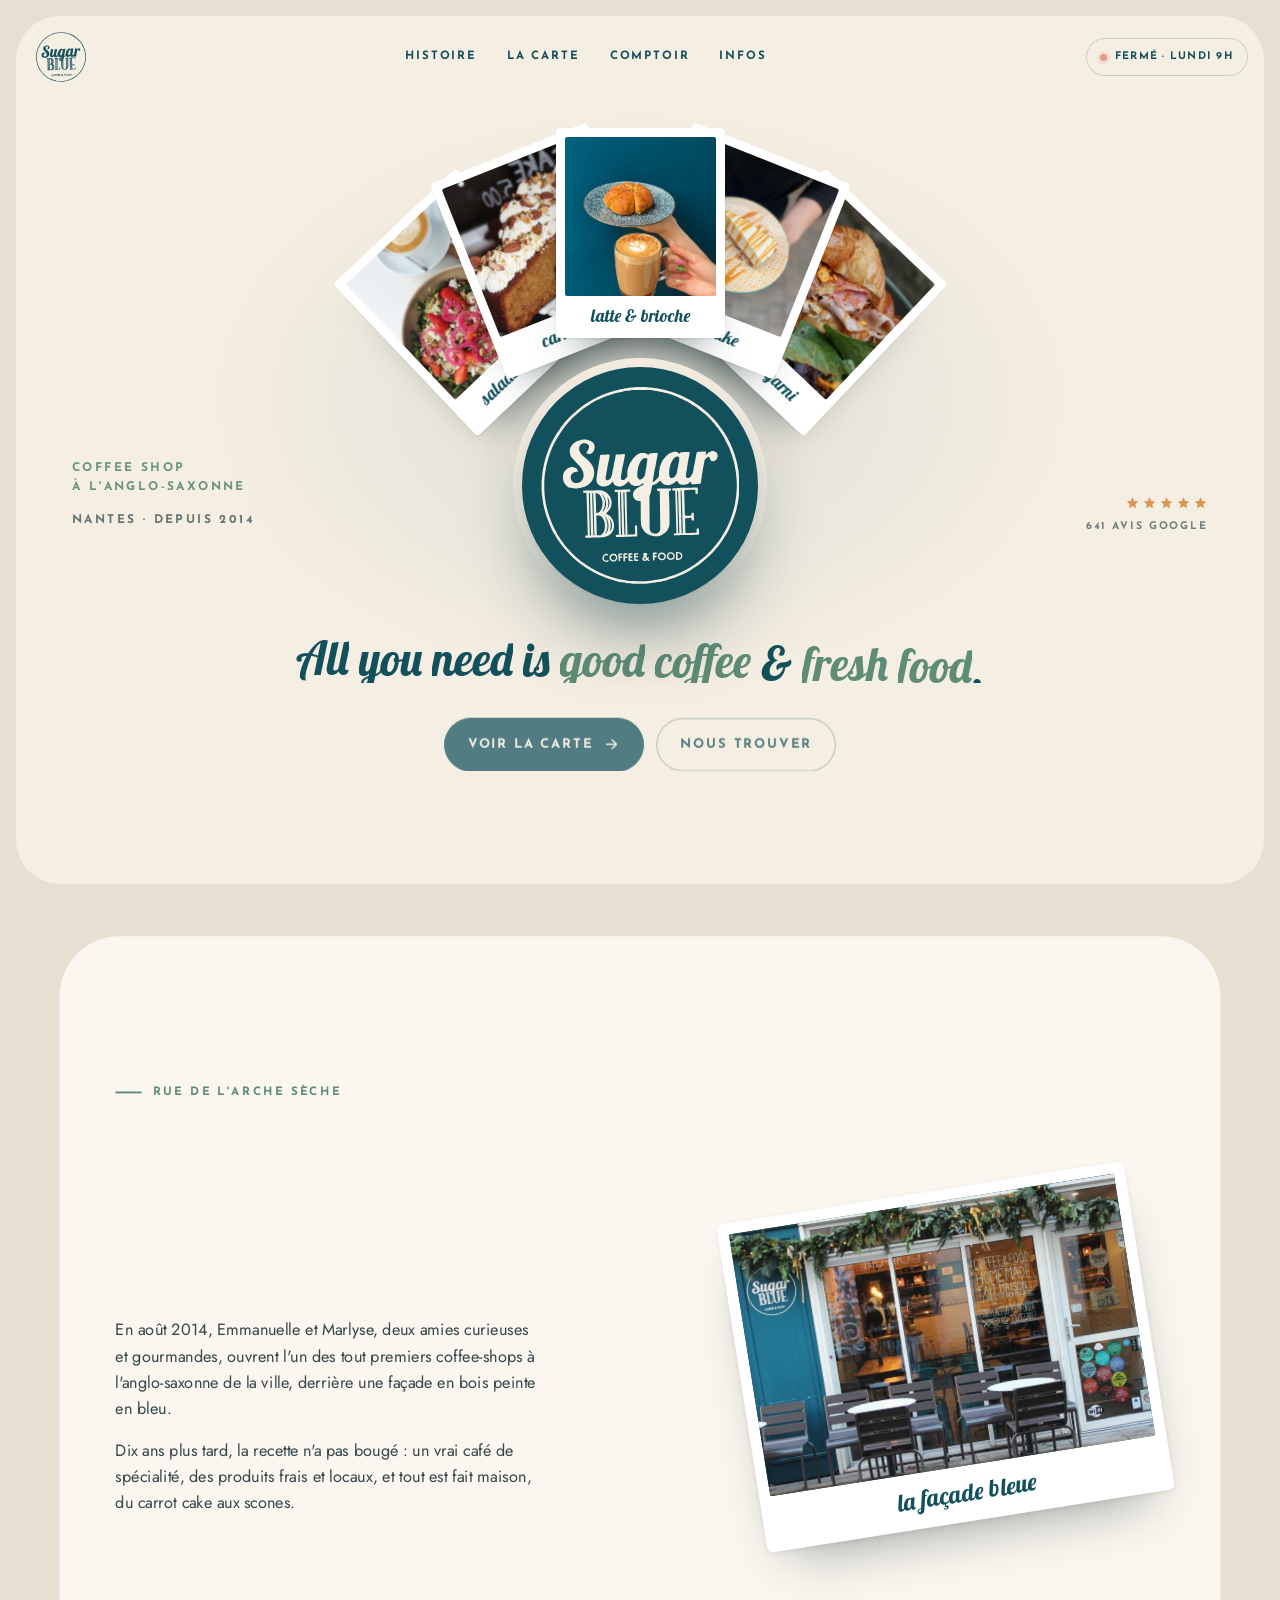
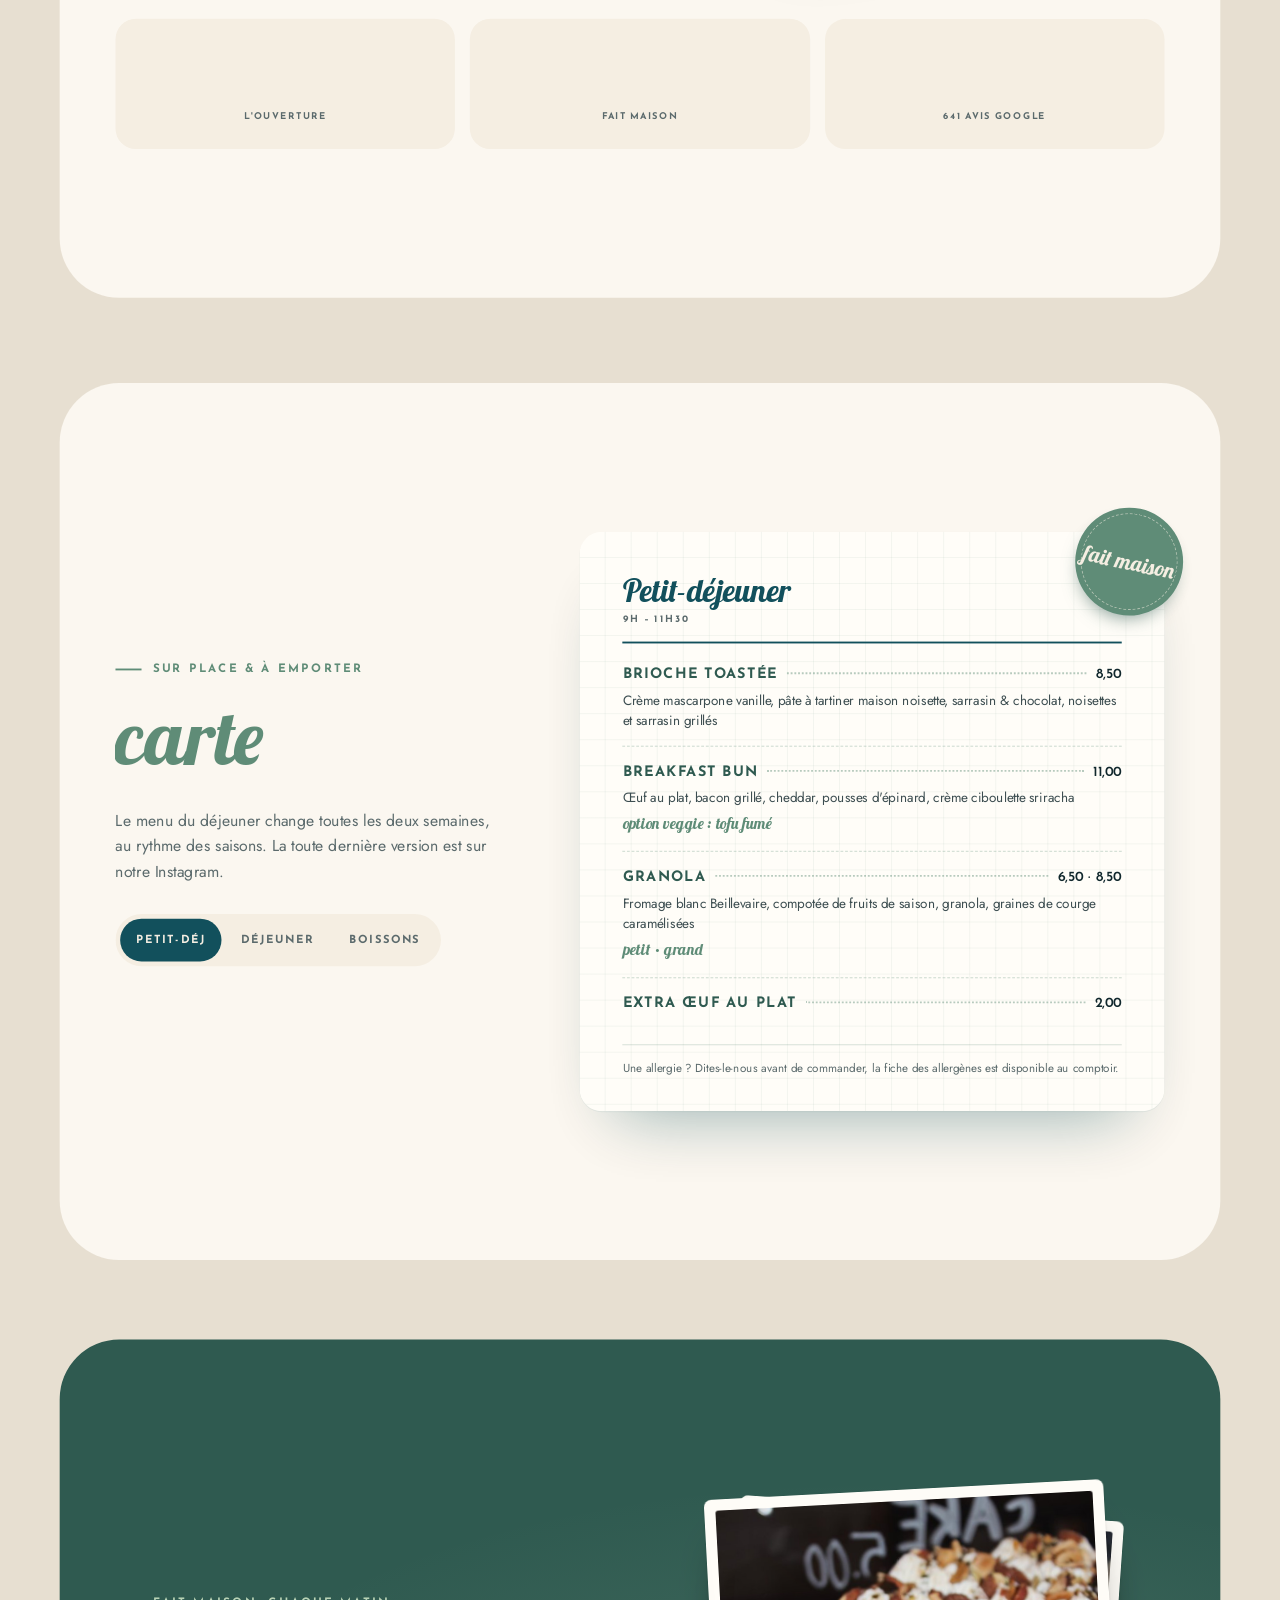
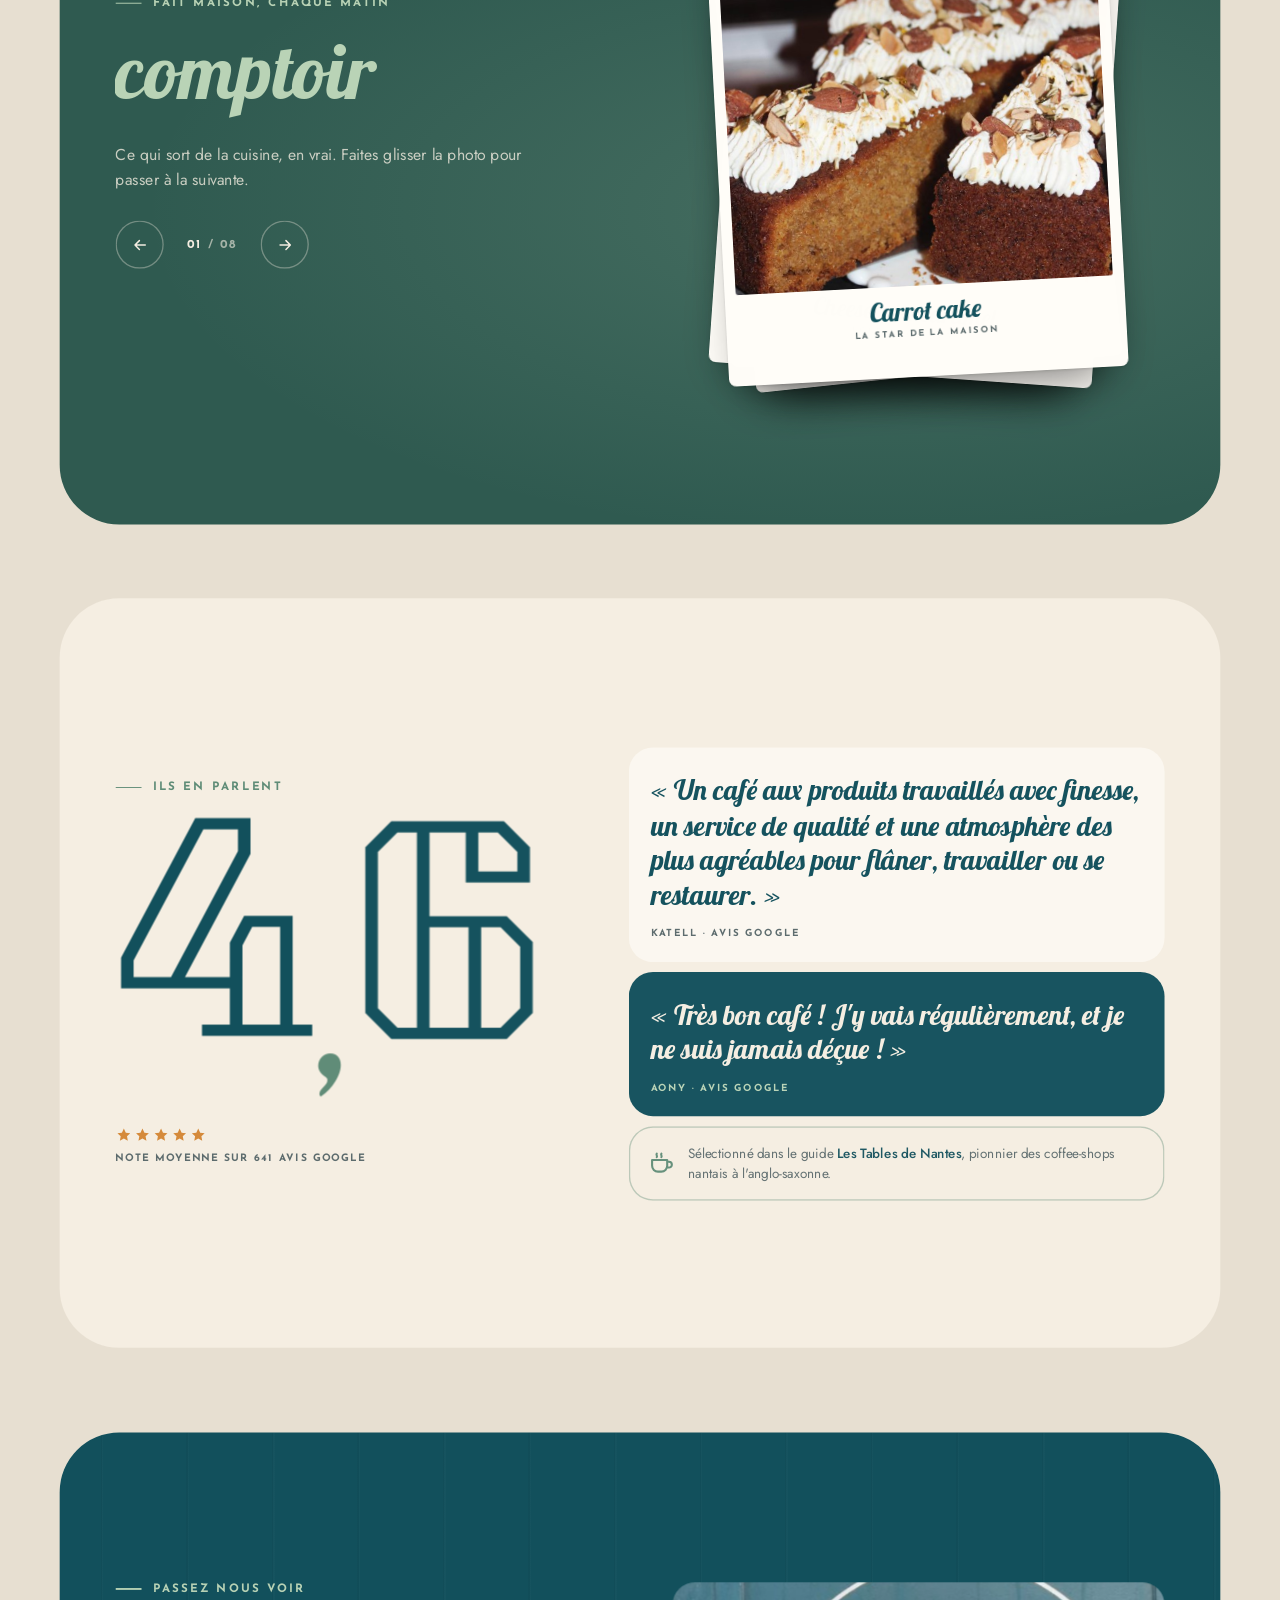
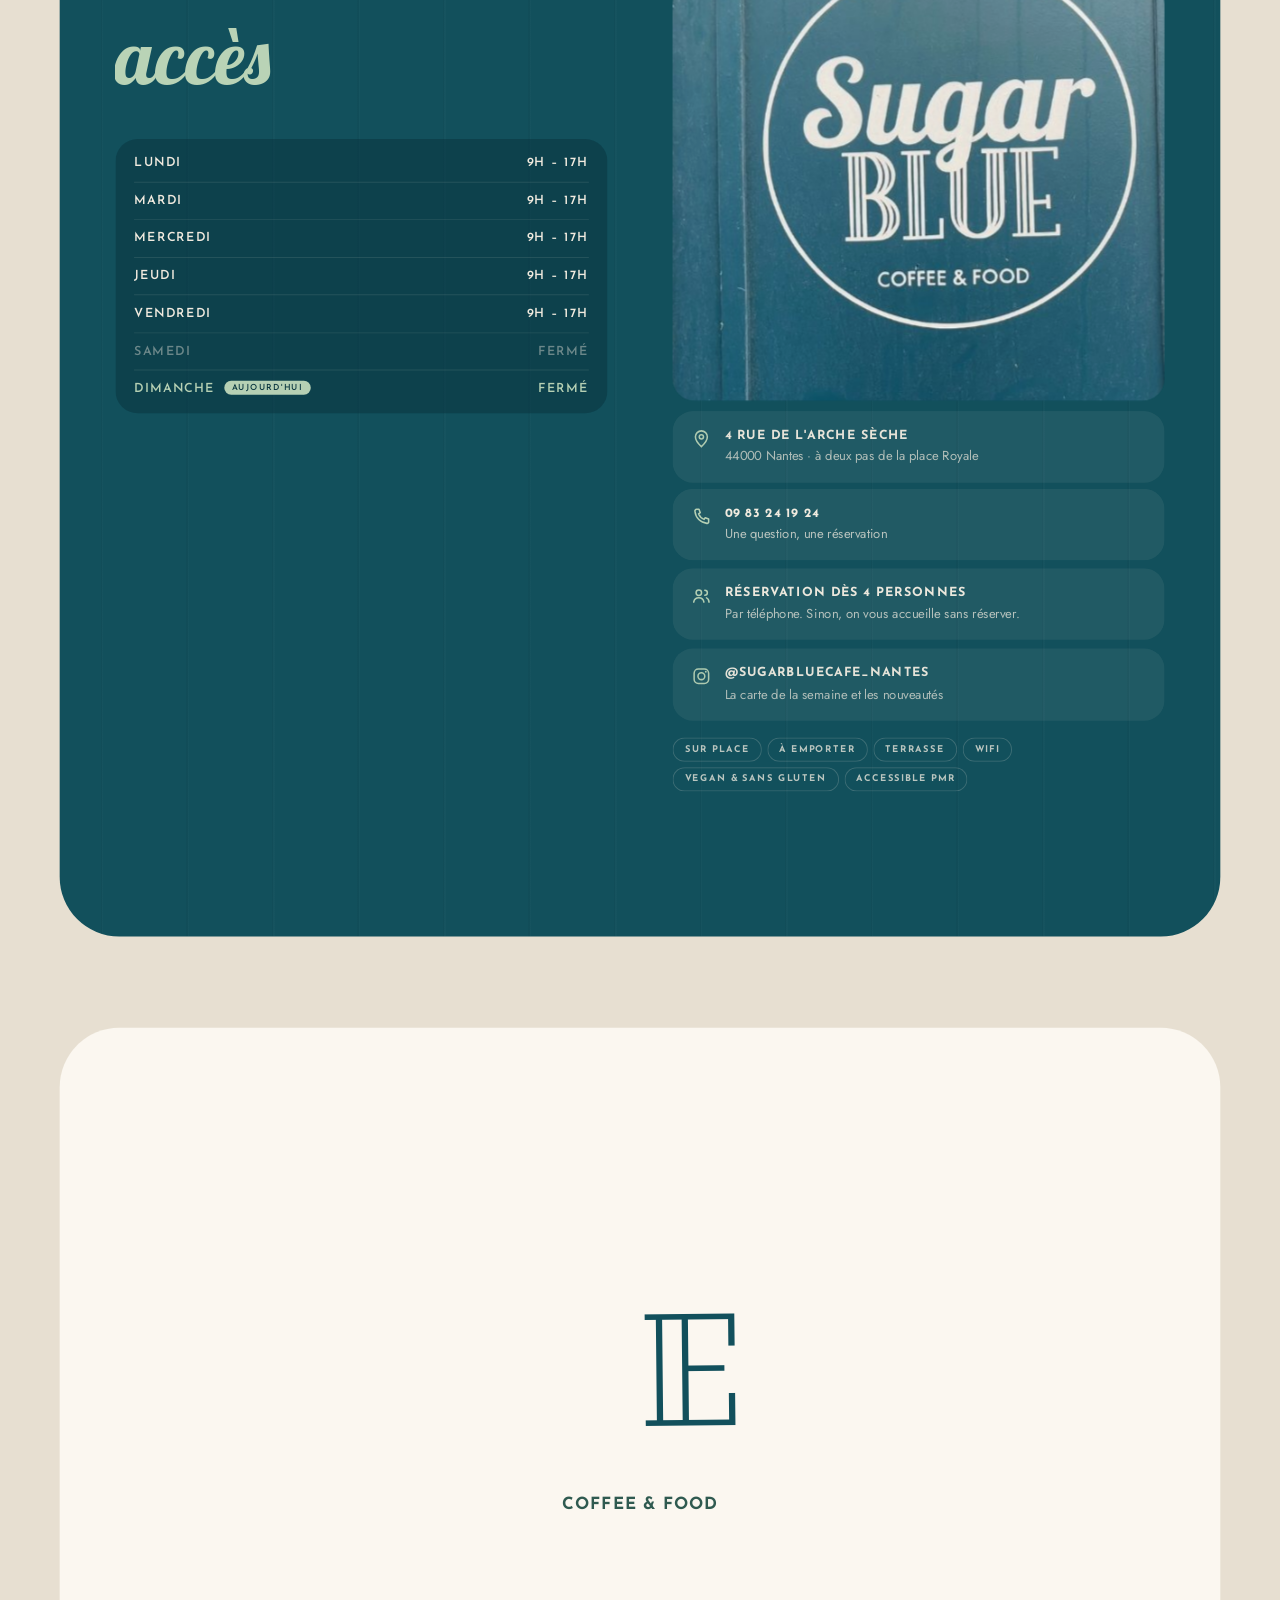
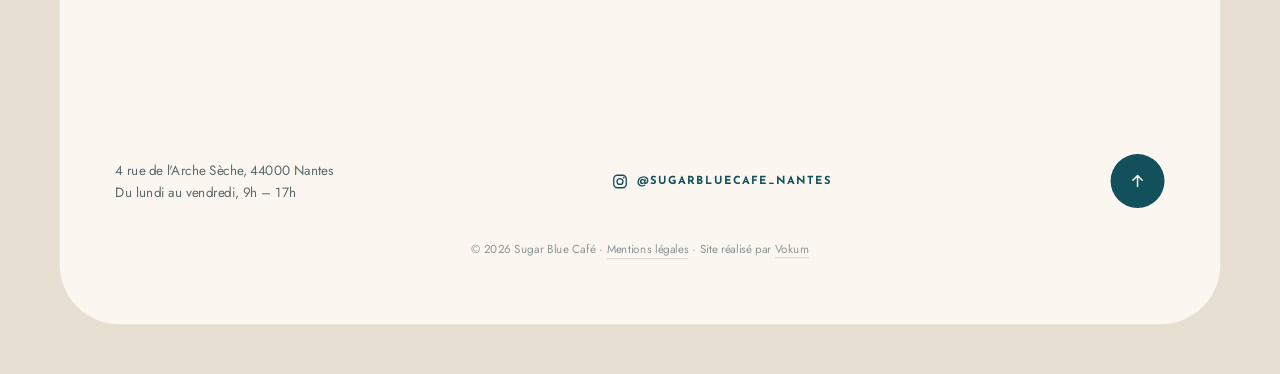
==== commit 8a78a284: "Hero ordinateur : badge logo + éventail de polaroids animé (mobile inchangé) Co-Authored-By: Claude " ====
--- a/index.html
+++ b/index.html
@@ -28,7 +28,7 @@
 <link rel="preload" href="fonts/lobster-latin-400-normal.woff2" as="font" type="font/woff2" crossorigin>
 <link rel="preload" href="fonts/kumar-one-outline-latin-400-normal.woff2" as="font" type="font/woff2" crossorigin>
 <link rel="preload" href="fonts/jost-latin-400-normal.woff2" as="font" type="font/woff2" crossorigin>
-<link rel="stylesheet" href="css/style.css?v=a3bcd230">
+<link rel="stylesheet" href="css/style.css?v=72e9a331">
 <script type="application/ld+json">
 {"@context":"https://schema.org","@type":"CafeOrCoffeeShop","name":"Sugar Blue Café","image":"img/devanture.jpg","telephone":"+33983241924","servesCuisine":["Café de spécialité","Brunch","Fait maison"],"priceRange":"10–20 €","address":{"@type":"PostalAddress","streetAddress":"4 rue de l'Arche Sèche","postalCode":"44000","addressLocality":"Nantes","addressCountry":"FR"},"geo":{"@type":"GeoCoordinates","latitude":47.2153281,"longitude":-1.5582419},"openingHoursSpecification":[{"@type":"OpeningHoursSpecification","dayOfWeek":["Monday","Tuesday","Wednesday","Thursday","Friday"],"opens":"09:00","closes":"17:00"}],"aggregateRating":{"@type":"AggregateRating","ratingValue":"4.6","reviewCount":"641"},"sameAs":["https://www.instagram.com/sugarbluecafe_nantes/"],"foundingDate":"2014"}
 </script>
@@ -105,29 +105,29 @@
       <div class="rating h-fade"><b>4,6</b><span><span class="stars"><svg><use href="#i-star"/></svg><svg><use href="#i-star"/></svg><svg><use href="#i-star"/></svg><svg><use href="#i-star"/></svg><svg><use href="#i-star"/></svg></span>641 avis Google</span></div>
     </div>
   </div>
-  <!-- ordinateur : BLUE géant, les photos du café à travers les lettres -->
+  <!-- ordinateur : badge logo + éventail de polaroids -->
   <div class="hero-desk">
-    <h1 class="hd-word" aria-label="Sugar Blue">
-      <span class="hd-echo" aria-hidden="true">BLUE</span>
-      <span class="hd-fills" aria-hidden="true">
-        <span class="hd-fill is-on" style="background-image:url(img/devanture.jpg);--bx:50%;--by:44%">BLUE</span>
-        <span class="hd-fill" style="background-image:url(img/latte-brioche.jpg);--bx:50%;--by:30%">BLUE</span>
-        <span class="hd-fill" style="background-image:url(img/carrot-cake.jpg);--bx:50%;--by:56%">BLUE</span>
-        <span class="hd-fill" style="background-image:url(img/salade-latte.jpg);--bx:50%;--by:58%">BLUE</span>
-      </span>
-      <span class="hd-out" aria-hidden="true">BLUE</span>
-      <span class="hd-sugar" aria-hidden="true">Sugar</span>
-    </h1>
-    <div class="hd-bottom">
-      <div class="hd-left">
-        <p class="eyebrow eyebrow--sage hd-in">Coffee &amp; food · Nantes · depuis 2014</p>
-        <p class="hd-tag hd-in">All you need is good coffee <em>&amp; fresh food.</em></p>
-      </div>
-      <p class="hd-cap hd-in" aria-hidden="true"><span class="hd-dots"><i class="is-on"></i><i></i><i></i><i></i></span><span class="hd-cap-t">la façade bleue</span></p>
-      <div class="hd-cta hd-in">
-        <a class="btn btn--blue" href="#carte"><span>Voir la carte</span><svg><use href="#i-arrow"/></svg></a>
-        <a class="btn btn--ghost" href="#infos"><span>Nous trouver</span></a>
-      </div>
+    <div class="hb-stage" id="hbStage">
+      <div class="hb-fan" id="hbFan">
+        <figure class="fp" data-r="-44" style="--i:0"><div class="fp-card"><div class="fp-ph"><img src="img/salade-latte.jpg" alt="Salade de saison et latte"></div><figcaption>salade de saison</figcaption></div></figure>
+        <figure class="fp" data-r="-22" style="--i:1"><div class="fp-card"><div class="fp-ph"><img src="img/carrot-cake.jpg" alt="Carrot cake maison"></div><figcaption>carrot cake</figcaption></div></figure>
+        <figure class="fp" data-r="0" style="--i:2"><div class="fp-card"><div class="fp-ph"><img src="img/latte-brioche.jpg" alt="Latte et brioche citrouille"></div><figcaption>latte &amp; brioche</figcaption></div></figure>
+        <figure class="fp" data-r="22" style="--i:3"><div class="fp-card"><div class="fp-ph"><img src="img/cheesecake.jpg" alt="Cheesecake au caramel"></div><figcaption>cheesecake</figcaption></div></figure>
+        <figure class="fp" data-r="44" style="--i:4"><div class="fp-card"><div class="fp-ph"><img src="img/croissant.jpg" alt="Croissant garni jambon et œuf"></div><figcaption>croissant garni</figcaption></div></figure>
+      </div>
+      <h1 class="hb-badge" id="hbBadge" aria-label="Sugar Blue — Coffee &amp; Food">
+        <svg class="hb-l hb-ring" viewBox="0 0 2102 2091" aria-hidden="true"><path fill-rule="evenodd" d="M990 2085C987 2085 979 2085 972 2084C949 2082 928 2080 920 2079C917 2078 909 2077 903 2076C890 2075 863 2070 856 2069C830 2064 799 2057 788 2054C784 2053 778 2052 776 2051C765 2048 708 2030 686 2022C648 2007 629 1999 603 1987C577 1975 580 1976 552 1961C528 1948 505 1934 494 1927C476 1916 455 1901 445 1894C439 1890 430 1884 426 1880C406 1867 397 1860 380 1845C373 1839 365 1832 364 1831C362 1830 353 1821 343 1812C333 1803 323 1793 319 1789C315 1786 310 1781 307 1778C305 1775 296 1766 289 1758C282 1750 271 1739 266 1733C261 1727 254 1719 251 1715C248 1712 243 1706 240 1702C236 1697 230 1689 225 1683C216 1672 203 1656 197 1647C192 1641 180 1623 170 1607C167 1602 161 1593 158 1588C154 1582 148 1572 145 1565C141 1559 136 1551 134 1548C125 1533 92 1462 82 1434C79 1427 75 1416 72 1409C69 1402 66 1393 64 1388C63 1384 60 1376 58 1371C54 1362 50 1349 42 1319C38 1301 35 1290 32 1279C32 1275 30 1269 29 1266C28 1260 25 1246 22 1228C21 1222 19 1213 19 1208C17 1200 16 1193 14 1176C13 1171 12 1161 11 1154C8 1133 7 1110 6 1061C6 1009 7 979 12 946C12 939 13 931 14 927C15 912 19 880 24 859C25 855 26 848 27 844C31 822 46 760 51 747C52 744 54 739 55 735C58 725 70 691 78 670C82 661 89 642 99 619C107 602 133 552 136 547C137 547 140 542 143 536C153 517 181 474 188 464C190 462 193 457 196 453C208 435 214 427 216 423C218 421 221 417 223 414C226 411 232 403 237 396C243 389 249 382 250 380C251 378 255 374 258 370C262 366 267 361 270 357C275 350 314 311 315 311C316 311 323 304 332 296C352 277 369 262 374 258C376 257 381 253 384 249C388 246 393 242 395 241C396 239 402 235 407 230C413 226 419 221 422 219C435 209 439 206 447 201C456 195 481 178 494 170C498 167 504 163 508 161C518 154 535 144 554 134C571 125 618 102 628 97C634 95 642 91 646 89C658 84 675 77 679 76C680 76 682 75 684 74C688 72 748 52 761 49C765 48 770 46 772 45C783 42 818 34 832 31C841 29 851 27 854 27C858 26 864 25 868 24C871 23 878 22 883 21C888 20 896 18 901 18C906 17 913 16 916 15C924 14 946 11 962 10C1004 6 1091 5 1122 8C1161 11 1180 13 1192 15C1193 15 1198 15 1203 16C1218 17 1245 22 1264 26C1301 34 1324 39 1338 44C1339 45 1344 46 1348 47C1352 48 1358 50 1362 51C1365 52 1371 54 1376 56C1385 58 1387 59 1397 62C1400 63 1404 65 1406 65C1409 66 1417 69 1440 78C1450 82 1471 90 1475 92C1477 93 1499 103 1522 115C1559 133 1590 150 1598 156C1599 157 1604 160 1608 162C1612 164 1616 167 1617 168C1618 168 1621 171 1625 173C1629 175 1633 178 1635 179C1637 181 1641 184 1643 185C1650 189 1669 202 1673 206C1675 207 1680 211 1684 214C1688 216 1694 221 1697 223C1699 226 1703 228 1704 229C1706 230 1712 235 1726 247C1730 250 1736 255 1740 258C1744 261 1752 268 1758 274C1764 279 1771 285 1773 288C1776 290 1784 298 1791 306C1798 314 1808 324 1812 328C1824 340 1837 355 1845 364C1848 368 1852 373 1854 374C1856 376 1858 379 1860 381C1861 384 1865 388 1867 391C1870 395 1875 401 1879 406C1891 422 1904 439 1908 445C1910 448 1914 453 1916 456C1918 459 1922 464 1924 467C1925 470 1928 474 1930 477C1932 480 1935 485 1937 487C1938 489 1941 495 1943 498C1946 502 1948 506 1948 507C1948 507 1950 511 1953 515C1955 518 1958 524 1960 526C1961 529 1963 533 1964 534C1970 542 1994 587 1998 598C2000 602 2003 607 2003 608C2004 610 2006 614 2007 618C2009 621 2011 628 2013 632C2015 637 2018 642 2018 645C2019 648 2020 651 2021 651C2022 653 2028 668 2031 677C2032 681 2034 687 2036 691C2038 695 2040 703 2042 708C2044 714 2046 721 2047 724C2049 730 2058 757 2063 775C2064 778 2066 786 2067 793C2069 800 2071 808 2072 812C2072 816 2074 820 2074 822C2075 825 2076 831 2077 836C2079 847 2081 855 2084 874C2085 881 2087 890 2088 894C2088 898 2089 904 2089 908C2089 912 2090 923 2091 932C2091 940 2093 952 2093 958C2093 964 2094 975 2095 982C2097 1005 2097 1097 2095 1122C2094 1134 2092 1145 2092 1149C2091 1153 2091 1160 2090 1166C2089 1172 2089 1178 2088 1178C2088 1179 2087 1184 2087 1190C2086 1196 2084 1206 2083 1212C2082 1218 2080 1230 2078 1240C2076 1250 2075 1258 2074 1258C2074 1259 2072 1266 2070 1275C2066 1295 2063 1310 2060 1320C2058 1324 2057 1329 2056 1331C2056 1333 2054 1339 2052 1344C2051 1350 2048 1358 2047 1363C2038 1391 2003 1478 1995 1491C1994 1493 1992 1498 1990 1502C1987 1510 1969 1543 1963 1552C1961 1556 1957 1562 1955 1567C1949 1577 1927 1611 1918 1624C1917 1625 1913 1632 1909 1638C1904 1644 1900 1651 1899 1652C1897 1654 1894 1659 1892 1662C1889 1666 1883 1674 1879 1679C1875 1684 1870 1690 1868 1692C1867 1694 1863 1699 1860 1702C1857 1706 1853 1710 1852 1712C1849 1716 1842 1723 1828 1740C1813 1755 1774 1794 1753 1813C1725 1838 1698 1861 1692 1865C1689 1867 1681 1873 1673 1880C1670 1882 1666 1885 1664 1886C1662 1888 1647 1897 1632 1908C1590 1935 1581 1941 1562 1951C1555 1954 1548 1958 1547 1959C1543 1962 1495 1986 1489 1988C1486 1989 1481 1991 1477 1993C1471 1996 1463 2000 1454 2003C1453 2003 1447 2006 1442 2007C1433 2011 1427 2013 1401 2023C1375 2032 1357 2038 1334 2045C1330 2046 1325 2048 1322 2049C1317 2050 1297 2055 1284 2058C1278 2059 1269 2061 1263 2063C1257 2064 1247 2066 1240 2067C1234 2068 1220 2070 1210 2072C1180 2077 1153 2080 1129 2082C1120 2083 1107 2084 1100 2084C1087 2085 998 2086 990 2085ZM1082 2058C1120 2056 1154 2053 1162 2052C1177 2049 1200 2046 1208 2045C1213 2044 1220 2043 1222 2043C1224 2042 1231 2041 1236 2040C1254 2038 1289 2030 1316 2023C1350 2014 1401 1996 1428 1985C1435 1982 1443 1979 1445 1978C1453 1975 1484 1960 1497 1954C1503 1951 1515 1945 1522 1941C1542 1932 1566 1918 1576 1912C1580 1909 1587 1904 1593 1900C1599 1897 1607 1891 1612 1888C1616 1885 1623 1880 1628 1877C1632 1874 1638 1870 1642 1868C1645 1865 1651 1861 1655 1858C1667 1850 1703 1821 1718 1808C1721 1805 1729 1798 1735 1793C1750 1779 1789 1741 1804 1724C1822 1705 1843 1680 1860 1657C1864 1651 1869 1646 1869 1646C1869 1645 1872 1641 1876 1637C1879 1632 1883 1627 1885 1624C1890 1617 1897 1606 1909 1587C1914 1580 1936 1542 1950 1518C1953 1513 1956 1507 1958 1504C1961 1499 1983 1453 1987 1442C1988 1439 1991 1432 1994 1426C1996 1419 1999 1412 2000 1410C2001 1407 2003 1401 2005 1396C2015 1370 2027 1332 2031 1316C2038 1290 2042 1275 2045 1262C2047 1254 2049 1245 2049 1243C2050 1241 2051 1233 2052 1227C2053 1221 2055 1209 2056 1200C2058 1192 2059 1184 2059 1181C2059 1179 2059 1176 2060 1174C2061 1172 2061 1165 2062 1159C2063 1153 2064 1142 2064 1134C2068 1101 2070 1051 2069 1025C2068 1015 2068 997 2067 985C2066 973 2066 960 2065 956C2064 952 2063 940 2062 929C2059 905 2057 886 2053 868C2049 845 2048 841 2042 810C2041 807 2039 799 2038 794C2036 790 2034 781 2033 776C2031 772 2029 765 2028 762C2027 758 2024 749 2021 740C2019 731 2016 723 2016 721C2015 719 2013 714 2012 710C2009 701 2003 685 2001 678C1998 670 1984 638 1978 626C1965 599 1944 557 1939 548C1936 543 1930 533 1926 526C1920 514 1908 496 1899 483C1897 480 1895 476 1894 475C1893 474 1891 470 1889 468C1887 466 1885 462 1884 461C1883 460 1881 456 1878 453C1876 450 1870 443 1866 437C1861 431 1853 420 1848 414C1842 407 1837 400 1836 399C1835 397 1831 393 1827 389C1824 385 1816 377 1811 370C1795 351 1736 292 1727 286C1725 285 1719 281 1714 276C1709 272 1703 267 1700 265C1697 262 1692 258 1688 255C1685 252 1680 248 1676 245C1672 243 1666 238 1662 235C1658 231 1653 228 1652 226C1650 225 1647 224 1646 222C1643 220 1631 212 1626 209C1625 208 1618 204 1611 200C1590 186 1586 183 1579 179C1570 173 1557 165 1544 159C1538 155 1531 152 1529 150C1525 148 1491 131 1466 120C1451 112 1426 102 1416 99C1412 98 1408 96 1406 95C1403 94 1394 91 1384 87C1374 84 1364 81 1362 80C1359 79 1356 78 1354 78C1353 78 1350 77 1349 77C1342 74 1298 63 1281 59C1278 59 1271 57 1266 56C1261 55 1250 53 1242 52C1234 50 1224 48 1220 48C1213 46 1202 44 1182 42C1176 41 1161 39 1149 38C1129 36 1120 36 1062 36C999 36 974 36 956 39C952 39 944 40 938 41C931 42 923 43 918 44C913 44 906 45 902 46C891 48 881 50 876 51C874 52 866 54 860 55C853 56 845 58 842 58C840 59 835 60 832 61C823 62 789 69 784 71C780 73 770 76 762 78C753 80 744 82 719 91C692 100 687 102 654 115C641 120 623 129 599 141C561 160 543 170 520 186C516 188 510 192 507 194C502 196 489 204 480 211C479 212 472 217 465 221C446 234 444 236 426 250C357 304 300 361 255 420C238 444 213 478 210 484C208 485 202 495 195 506C188 516 181 527 179 530C178 532 173 540 169 548C153 574 152 577 145 590C126 629 112 660 101 690C94 708 78 756 73 776C71 781 69 788 68 792C67 796 66 800 65 802C65 805 63 813 59 828C56 837 53 854 52 862C52 865 50 872 50 877C49 882 48 889 47 893C43 920 43 916 39 949C35 981 34 1046 37 1118C38 1144 38 1146 45 1196C46 1210 51 1237 54 1248C54 1251 56 1258 57 1264C59 1271 61 1279 62 1284C63 1288 65 1295 66 1300C71 1322 87 1370 98 1400C107 1422 113 1438 125 1466C129 1477 140 1499 146 1510C149 1516 154 1526 158 1533C161 1540 168 1553 174 1563C183 1578 188 1586 205 1611C208 1616 216 1626 222 1635C228 1644 235 1652 237 1655C242 1663 256 1682 266 1694C292 1726 343 1779 373 1804C377 1808 384 1814 386 1816C389 1819 394 1823 397 1825C400 1828 409 1834 415 1840C422 1845 430 1851 432 1852C434 1854 437 1856 440 1858C442 1859 450 1865 458 1871C467 1876 480 1885 488 1891C496 1896 504 1902 506 1903C526 1916 534 1921 546 1927C553 1931 564 1937 570 1940C593 1953 624 1968 644 1977C648 1978 656 1981 662 1984C686 1994 716 2005 750 2015C784 2025 827 2036 858 2042C908 2052 920 2053 962 2056C1019 2059 1051 2060 1082 2058Z"/></svg>
+        <svg class="hb-l hb-sugar" viewBox="0 0 2102 2091" aria-hidden="true"><path fill-rule="evenodd" d="M1194 1581C1171 1579 1149 1573 1134 1565C1126 1560 1116 1553 1110 1548C1087 1530 1066 1498 1060 1470C1056 1449 1054 1404 1054 1301C1054 1220 1053 1215 1052 1213C1050 1212 1048 1211 1039 1211C1017 1209 1000 1201 987 1186C981 1178 978 1172 975 1161C972 1151 971 1145 973 1133C977 1111 988 1095 1010 1079C1032 1063 1062 1046 1073 1043C1079 1041 1081 1039 1081 1032C1082 1029 1082 1025 1083 1024C1083 1022 1083 1021 1082 1020C1080 1019 1079 1019 1076 1022C1070 1028 1055 1039 1052 1040C1045 1043 1043 1044 1040 1046C1037 1048 1022 1051 1011 1052C993 1054 971 1048 957 1039C948 1033 937 1021 931 1010C927 1004 924 1000 923 1000C923 1000 918 1005 913 1011C893 1034 874 1046 848 1053C838 1056 834 1056 824 1056C811 1056 806 1055 793 1049C782 1044 770 1032 765 1021C763 1017 761 1012 761 1011C761 1008 759 1005 757 1005C757 1005 755 1007 753 1010C747 1019 739 1028 728 1036C711 1048 694 1055 672 1057C653 1059 638 1057 624 1049C602 1036 590 1019 586 995C585 984 585 975 589 952C590 944 592 934 592 930C593 925 595 916 595 910C596 905 598 892 600 881C602 870 603 861 604 860C604 858 605 852 606 845C607 838 609 824 611 814C613 805 615 789 617 780C622 744 623 738 624 732C627 723 629 722 640 722C645 722 659 721 672 721C702 718 722 719 724 721C726 722 727 729 725 735C725 738 723 745 722 752C718 777 716 786 714 792C713 796 712 802 711 806C710 810 709 817 708 822C705 835 699 865 698 878C694 900 694 902 692 912C691 917 689 925 689 929C688 933 686 941 685 946C682 960 682 977 685 982C687 987 692 990 698 990C703 991 704 991 712 987C721 982 730 975 737 966C742 959 748 941 753 916C755 904 757 891 758 886C761 873 763 864 769 832C771 822 774 807 776 798C779 783 782 766 784 758C784 755 785 750 785 747C786 744 787 738 788 733C790 723 791 719 794 719C797 718 822 717 859 715C883 714 884 714 886 716C888 718 888 721 885 738C884 744 883 750 883 752C882 755 878 777 876 786C874 793 872 802 869 821C867 828 865 841 863 848C861 856 860 866 859 870C858 873 857 880 856 884C855 894 846 945 845 956C843 974 844 977 853 984C858 987 859 987 865 987C876 987 884 983 896 971C901 966 906 959 908 957L912 952L912 927C912 913 912 899 913 894C914 884 920 863 924 851C931 828 949 795 964 774C985 743 1009 722 1039 709C1048 705 1051 705 1062 703C1076 702 1093 702 1102 705C1110 707 1123 714 1130 720C1133 723 1135 725 1136 725C1136 724 1137 721 1138 718C1140 708 1141 707 1154 707C1160 706 1169 705 1175 705C1181 704 1195 704 1207 703C1225 702 1228 702 1231 703C1235 705 1235 707 1233 715C1233 718 1231 729 1229 739C1227 749 1225 761 1224 766C1220 785 1214 820 1212 833C1211 840 1209 848 1206 862C1203 873 1200 887 1199 894C1198 897 1197 903 1197 906C1197 908 1195 916 1194 922C1193 928 1191 943 1189 954C1187 966 1185 980 1184 985C1184 990 1182 997 1182 1001C1180 1008 1180 1010 1182 1010C1183 1010 1194 1003 1202 998C1212 991 1228 975 1235 964C1248 945 1247 946 1247 930C1247 907 1251 870 1255 856C1260 834 1276 799 1288 777C1299 760 1324 732 1339 720C1354 709 1381 697 1398 692C1409 690 1425 689 1433 691C1442 694 1455 701 1462 708C1470 715 1471 714 1471 705C1471 701 1471 698 1472 697C1476 694 1509 692 1548 692C1567 692 1569 692 1570 694C1573 696 1572 702 1569 716C1568 722 1566 730 1566 734C1565 738 1564 743 1564 746C1562 751 1560 765 1555 789C1555 794 1553 804 1551 811C1547 834 1543 861 1540 884C1539 887 1538 894 1537 898C1535 914 1531 940 1531 945C1531 952 1534 958 1540 963C1544 966 1548 967 1556 967C1564 966 1570 963 1581 951C1591 940 1594 935 1601 920C1604 912 1609 893 1610 885C1610 882 1612 871 1614 860C1616 850 1619 837 1620 830C1621 824 1622 819 1623 818C1623 817 1624 814 1624 812C1624 809 1626 801 1627 794C1631 779 1633 765 1637 740C1639 728 1641 717 1642 716C1642 714 1643 709 1644 705C1646 694 1647 692 1651 691C1657 689 1710 686 1740 686C1743 686 1745 689 1745 693C1745 697 1742 712 1740 719C1739 723 1742 722 1750 715C1761 704 1764 702 1775 696C1797 684 1811 680 1827 683C1839 685 1844 688 1851 695C1860 704 1864 711 1866 723L1868 733L1866 742C1861 764 1850 780 1834 786C1822 791 1817 792 1811 790C1794 786 1787 777 1785 758C1785 749 1782 746 1775 744C1771 743 1770 743 1767 745C1758 749 1748 757 1739 765C1731 773 1730 774 1729 778C1729 781 1727 789 1726 798C1724 807 1722 816 1722 819C1721 822 1720 827 1719 830C1719 835 1716 848 1713 862C1712 870 1708 894 1706 906C1705 911 1704 918 1703 920C1703 923 1702 929 1701 934C1701 939 1700 946 1699 950C1697 962 1695 979 1693 994C1693 1002 1691 1010 1691 1012C1691 1014 1690 1017 1689 1019C1688 1025 1685 1026 1670 1027C1662 1028 1653 1029 1650 1030C1646 1031 1632 1031 1618 1032C1592 1032 1591 1032 1589 1030L1586 1028L1587 1017C1587 1008 1587 1006 1586 1005C1585 1004 1582 1006 1576 1011C1561 1024 1547 1032 1530 1036C1520 1039 1500 1039 1490 1037C1468 1032 1465 1030 1457 1024C1451 1018 1445 1010 1442 1002C1440 999 1438 996 1437 996C1436 996 1432 1000 1426 1005C1410 1021 1385 1035 1364 1040C1353 1043 1340 1044 1328 1042C1319 1041 1302 1035 1296 1032C1285 1027 1270 1011 1264 999C1262 996 1260 993 1260 992C1259 992 1256 995 1253 998C1244 1007 1231 1018 1222 1024C1213 1029 1200 1036 1196 1037C1195 1038 1191 1039 1187 1041C1184 1042 1180 1043 1179 1043C1175 1043 1174 1046 1171 1066C1169 1076 1167 1086 1167 1088C1166 1091 1166 1094 1161 1114C1158 1127 1152 1144 1149 1151L1146 1157L1146 1203C1147 1274 1148 1441 1148 1475C1149 1518 1150 1523 1163 1537C1176 1549 1194 1556 1209 1555C1231 1553 1247 1542 1256 1523L1260 1514L1260 1492C1260 1480 1260 1441 1259 1407C1259 1373 1258 1301 1257 1248C1256 1137 1255 1108 1254 1106C1253 1105 1249 1105 1242 1105C1227 1105 1227 1105 1227 1091C1227 1083 1227 1081 1229 1080C1231 1078 1249 1077 1316 1077L1370 1077L1372 1079C1374 1082 1375 1092 1373 1096C1371 1099 1369 1100 1361 1101C1357 1101 1355 1102 1354 1103C1352 1105 1353 1136 1355 1198C1356 1240 1358 1312 1359 1387C1359 1441 1359 1451 1358 1460C1355 1480 1343 1508 1332 1523C1326 1530 1309 1547 1301 1554C1292 1561 1271 1572 1260 1576C1245 1581 1217 1583 1194 1581ZM358 1077C342 1076 330 1074 317 1071C297 1066 294 1065 283 1058C275 1054 271 1051 265 1045C261 1040 256 1034 254 1031C252 1028 250 1024 248 1022C242 1013 235 991 232 976C229 956 233 927 241 912C249 897 254 889 264 880C273 871 275 870 286 864C308 853 321 851 339 852C355 853 367 858 375 866C382 873 388 884 390 892C391 897 391 897 389 899C388 900 385 901 380 901C377 901 369 902 362 903C348 906 340 910 330 919C315 935 310 953 315 973C320 994 329 1006 345 1014C353 1018 356 1019 365 1020C374 1021 377 1021 385 1020C399 1018 412 1013 422 1005C427 1001 432 993 439 980C448 963 450 954 450 938C450 914 444 895 426 864C415 846 406 836 370 799C351 779 332 760 329 755C321 745 312 730 311 725C311 723 309 717 308 712C303 697 303 667 308 655C309 653 310 650 310 648C311 644 320 630 328 618C334 611 353 595 362 589C376 580 397 572 417 568C439 562 440 562 449 561C465 559 480 560 493 564C521 571 529 575 545 589C553 595 562 610 565 621C570 637 567 661 557 681C551 693 545 699 536 705C526 711 521 713 508 713C497 713 497 713 489 709C479 703 477 702 482 696C490 685 495 677 499 667C510 642 511 632 500 616C498 612 495 610 490 607C478 601 474 600 460 599C449 599 448 599 440 602C429 606 427 607 420 614C415 619 413 622 409 629C405 639 403 646 403 660C403 675 405 680 422 708C428 718 436 728 442 732C445 734 450 738 454 741C502 782 522 801 536 824C541 831 551 851 551 854C551 855 552 858 554 862C557 870 562 893 562 906C563 916 562 930 560 938C554 965 551 972 546 983C533 1008 519 1024 494 1041C483 1050 458 1061 442 1065C414 1073 398 1076 378 1077C370 1078 363 1078 362 1078C362 1078 360 1078 358 1077ZM1064 977C1070 973 1074 971 1080 964C1091 953 1096 943 1099 929C1100 927 1101 921 1101 918C1102 914 1104 901 1106 889C1108 877 1111 863 1111 858C1112 854 1114 845 1114 840C1115 835 1117 826 1117 822C1121 801 1123 783 1123 774C1123 766 1123 764 1121 762C1118 758 1114 756 1106 755C1085 752 1068 765 1050 796C1037 820 1025 857 1022 886C1021 889 1020 896 1019 901C1019 906 1018 918 1018 928C1018 942 1018 947 1019 953C1023 967 1028 975 1036 979C1041 982 1043 982 1048 982C1054 982 1056 981 1064 977ZM1399 962C1403 960 1409 956 1412 953C1421 946 1429 933 1432 922C1436 910 1438 899 1439 894C1440 887 1441 881 1445 860C1446 855 1448 845 1449 839C1450 833 1451 827 1452 826C1452 825 1456 805 1459 787C1461 775 1461 755 1460 751C1455 739 1438 736 1423 745C1408 752 1397 766 1383 793C1373 812 1370 819 1363 844C1356 868 1355 882 1355 914L1355 938L1358 947C1362 958 1363 961 1370 964C1375 967 1376 967 1383 967C1390 966 1392 966 1399 962Z"/></svg>
+        <svg class="hb-l hb-blue" viewBox="0 0 2102 2091" aria-hidden="true"><path fill-rule="evenodd" d="M469 1596C467 1595 467 1593 467 1586C467 1575 468 1575 482 1574C490 1574 494 1574 495 1573C496 1572 496 1569 495 1562C494 1551 492 1507 491 1470C491 1454 490 1429 490 1414C489 1400 488 1373 488 1354C487 1318 486 1288 484 1232C483 1216 483 1185 482 1165C481 1129 481 1127 479 1125C478 1123 476 1123 464 1124C452 1125 450 1125 448 1123C446 1121 445 1120 445 1114C445 1107 445 1106 447 1104C449 1102 456 1101 500 1100C530 1100 577 1098 604 1097C617 1096 638 1098 649 1101C662 1104 680 1113 689 1119C705 1130 724 1153 733 1170C738 1180 744 1199 746 1214C749 1232 743 1268 735 1285C724 1305 701 1333 690 1339C686 1341 687 1344 694 1347C698 1348 704 1352 708 1354C711 1357 716 1360 719 1361C725 1365 739 1379 744 1386C756 1401 761 1411 765 1426C771 1447 772 1454 772 1471C772 1492 770 1503 761 1523C757 1532 743 1550 732 1561C722 1571 719 1573 710 1578C698 1584 683 1589 670 1591C651 1595 609 1597 520 1598C472 1598 470 1598 469 1596ZM792 1588C790 1586 789 1575 791 1572C793 1568 793 1568 809 1567C817 1567 822 1566 823 1566C824 1564 824 1555 823 1512C822 1484 822 1446 821 1429C820 1412 820 1381 819 1360C818 1340 818 1313 817 1300C815 1258 814 1214 813 1166C813 1136 812 1117 812 1116C811 1115 807 1115 797 1115C789 1115 782 1115 781 1114C780 1113 778 1107 778 1100C778 1095 780 1093 787 1092C789 1092 813 1092 839 1091C865 1090 898 1090 913 1089L939 1089L941 1091C943 1094 943 1096 943 1101C943 1112 943 1112 923 1112C909 1112 907 1112 905 1114L903 1116L904 1146C905 1162 906 1200 906 1230C907 1308 910 1418 911 1454C912 1471 912 1502 913 1524C913 1570 912 1567 926 1565C931 1565 941 1564 949 1564C963 1563 987 1561 992 1560C993 1560 994 1559 994 1558C995 1558 995 1538 994 1515C993 1478 993 1472 995 1470C996 1468 997 1468 1005 1468C1011 1468 1014 1468 1015 1469C1016 1470 1016 1487 1016 1526L1017 1581L1015 1582C1013 1583 1007 1584 994 1584C920 1587 874 1588 857 1589C846 1590 827 1590 815 1590C795 1590 793 1590 792 1588ZM528 1574C529 1573 529 1569 529 1562C528 1548 526 1494 525 1436C525 1409 523 1365 523 1340C522 1314 521 1269 520 1240C518 1122 518 1127 516 1125C514 1124 509 1124 507 1127C506 1128 506 1139 507 1178C507 1205 508 1249 509 1276C510 1302 510 1340 511 1360C512 1404 514 1466 515 1527C516 1559 516 1573 517 1574C519 1575 526 1575 528 1574ZM561 1574C565 1572 565 1570 565 1559C563 1544 561 1475 559 1376C556 1230 552 1131 550 1127C549 1125 545 1125 543 1126C542 1127 542 1132 542 1152C542 1179 543 1240 545 1285C548 1370 551 1455 553 1540C553 1569 553 1571 555 1573C557 1575 557 1575 561 1574ZM617 1572C626 1571 628 1570 634 1568C640 1564 653 1552 658 1545C667 1531 674 1510 675 1487C677 1460 673 1434 665 1413C659 1400 648 1383 639 1376C634 1371 623 1366 615 1364C608 1363 588 1363 586 1364C585 1366 586 1403 588 1492C589 1516 589 1542 589 1552C589 1574 589 1574 600 1573C604 1573 612 1572 617 1572ZM1405 1572C1402 1569 1401 1557 1404 1555C1405 1554 1409 1553 1417 1553C1425 1552 1430 1552 1431 1551C1432 1549 1431 1529 1428 1448C1427 1434 1427 1411 1427 1398C1427 1384 1427 1363 1426 1350C1425 1327 1424 1290 1422 1238C1422 1225 1421 1189 1420 1159C1419 1120 1418 1102 1418 1101C1417 1100 1414 1100 1404 1100C1388 1101 1388 1101 1388 1088C1388 1080 1388 1078 1390 1077C1391 1076 1397 1075 1420 1075C1436 1074 1453 1074 1459 1073C1464 1072 1487 1072 1510 1071C1534 1070 1572 1069 1596 1069C1657 1067 1652 1067 1654 1070C1656 1073 1657 1074 1657 1103C1657 1138 1658 1136 1645 1137C1633 1138 1633 1138 1632 1115C1631 1094 1631 1092 1629 1092C1628 1091 1618 1092 1606 1092C1595 1093 1570 1093 1551 1094C1523 1095 1515 1096 1514 1097C1513 1098 1513 1100 1513 1107C1514 1112 1514 1138 1515 1166C1516 1194 1517 1226 1517 1236C1518 1248 1518 1275 1519 1298C1520 1345 1521 1362 1522 1364C1523 1365 1526 1365 1535 1365C1558 1365 1587 1363 1589 1362C1590 1361 1590 1359 1590 1351C1589 1340 1589 1338 1593 1336C1597 1334 1609 1334 1612 1337C1614 1339 1615 1348 1616 1389C1617 1408 1616 1412 1615 1413C1614 1415 1612 1415 1604 1415C1592 1415 1592 1415 1591 1400C1590 1388 1590 1387 1584 1387C1579 1388 1557 1390 1540 1391C1532 1391 1525 1392 1524 1392C1523 1393 1523 1397 1523 1407C1523 1426 1526 1538 1527 1543C1527 1545 1528 1547 1529 1548C1531 1550 1640 1546 1643 1543C1645 1542 1645 1532 1644 1517C1643 1508 1644 1503 1647 1502C1649 1501 1663 1500 1665 1500C1670 1501 1670 1504 1670 1534C1670 1560 1670 1561 1668 1563C1666 1565 1660 1566 1529 1569C1507 1569 1478 1570 1464 1571C1427 1573 1407 1573 1405 1572ZM856 1566C858 1564 858 1559 857 1514C854 1451 853 1422 853 1397C853 1373 853 1358 849 1270C849 1247 848 1204 847 1174C847 1141 846 1119 846 1118C844 1117 839 1117 837 1118C835 1121 836 1236 839 1312C840 1326 840 1362 841 1392C842 1422 842 1457 843 1470C843 1483 844 1509 844 1529C844 1560 844 1565 846 1566C848 1568 854 1569 856 1566ZM892 1566C893 1565 893 1562 893 1547C893 1537 893 1528 892 1528C892 1527 891 1481 889 1383C888 1359 887 1325 887 1309C886 1293 885 1256 884 1227C884 1198 883 1166 883 1156C882 1147 882 1134 882 1129C882 1118 881 1117 876 1117C874 1117 872 1118 871 1118C870 1120 870 1149 871 1178C872 1197 873 1242 875 1352C876 1421 878 1468 880 1512C880 1531 881 1552 882 1556C882 1562 882 1566 883 1566C885 1567 890 1567 892 1566ZM686 1552C692 1547 697 1539 700 1533C703 1527 708 1514 708 1508C709 1506 710 1501 711 1499C713 1492 714 1459 712 1448C708 1430 708 1427 700 1410C695 1396 676 1372 673 1375C673 1376 675 1380 678 1384C689 1400 693 1411 699 1434C701 1443 701 1447 702 1466C702 1489 702 1497 698 1511C694 1524 691 1533 685 1544C682 1550 680 1556 680 1556C680 1558 682 1557 686 1552ZM1460 1549C1462 1548 1462 1543 1461 1511C1459 1434 1458 1387 1457 1376C1456 1370 1456 1359 1456 1351C1456 1336 1455 1305 1452 1220C1452 1194 1450 1157 1450 1138C1449 1116 1448 1102 1448 1101C1446 1100 1441 1100 1439 1101C1438 1103 1439 1176 1441 1202C1442 1211 1442 1237 1443 1260C1444 1283 1444 1322 1445 1346C1446 1400 1448 1461 1449 1511C1449 1533 1450 1549 1450 1550C1452 1552 1458 1551 1460 1549ZM1497 1548C1499 1546 1499 1544 1498 1505C1497 1483 1497 1454 1496 1442C1495 1419 1494 1382 1492 1298C1491 1274 1490 1246 1490 1236C1489 1225 1489 1201 1488 1182C1486 1098 1486 1100 1484 1098C1483 1097 1479 1097 1477 1098C1476 1099 1476 1119 1477 1170C1479 1261 1481 1323 1482 1366C1484 1439 1485 1475 1486 1510C1486 1532 1487 1548 1487 1549C1489 1551 1495 1550 1497 1548ZM735 1520C747 1504 749 1498 750 1475C750 1461 750 1457 748 1447C747 1441 744 1432 742 1427C738 1417 727 1400 724 1400C722 1400 723 1403 727 1411C732 1423 737 1444 738 1457C738 1469 737 1489 735 1496C734 1499 732 1506 731 1510C730 1515 728 1521 727 1524C726 1527 725 1528 726 1529C728 1530 729 1529 735 1520ZM1101 1503C1092 1484 1092 1481 1091 1420C1090 1351 1087 1240 1086 1222C1086 1213 1085 1208 1085 1207C1083 1206 1078 1206 1076 1208C1075 1209 1075 1229 1076 1269C1077 1301 1077 1345 1077 1366C1077 1418 1078 1454 1081 1466C1083 1477 1086 1484 1091 1494C1095 1502 1102 1512 1103 1510C1103 1510 1102 1506 1101 1503ZM1316 1500C1321 1492 1328 1475 1330 1465C1332 1457 1332 1452 1332 1429C1332 1414 1332 1387 1331 1368C1330 1350 1330 1316 1329 1293C1326 1165 1325 1110 1323 1106C1323 1104 1318 1104 1316 1105C1314 1107 1315 1223 1320 1377C1323 1471 1322 1473 1311 1499C1307 1508 1310 1508 1316 1500ZM1127 1494C1125 1472 1123 1350 1123 1243C1123 1198 1123 1189 1121 1188C1120 1188 1112 1192 1111 1195C1111 1196 1111 1204 1111 1214C1112 1224 1112 1263 1113 1302C1113 1340 1114 1393 1114 1420C1115 1474 1115 1476 1124 1500C1124 1500 1125 1501 1126 1501C1127 1501 1127 1500 1127 1494ZM1289 1490C1291 1486 1293 1478 1295 1471L1297 1458L1297 1420C1295 1341 1294 1286 1293 1258C1292 1242 1292 1202 1291 1169C1291 1121 1290 1109 1289 1108C1287 1106 1280 1105 1278 1107C1277 1108 1277 1120 1278 1146C1279 1167 1279 1220 1280 1264C1280 1309 1281 1356 1281 1369C1282 1382 1282 1415 1283 1443C1284 1471 1284 1494 1285 1495C1285 1497 1287 1496 1289 1490ZM600 1334C607 1333 612 1330 619 1323C624 1319 628 1314 631 1308C640 1293 642 1287 647 1266C650 1253 651 1230 649 1216C644 1186 632 1160 618 1145C612 1138 589 1125 582 1125C577 1125 577 1121 581 1234C581 1252 582 1281 582 1300C583 1325 583 1334 584 1335C585 1337 590 1337 600 1334ZM667 1308C686 1279 692 1244 683 1204C679 1182 666 1158 653 1143C647 1137 645 1138 649 1144C653 1150 666 1175 668 1184C670 1188 672 1198 674 1205C676 1217 676 1220 676 1237C675 1266 671 1282 657 1308C653 1316 650 1323 650 1324C651 1326 661 1317 667 1308ZM707 1289C711 1282 717 1267 721 1256C722 1248 723 1244 723 1235C723 1215 721 1206 712 1187C706 1174 700 1165 699 1167C698 1168 698 1169 700 1173C706 1186 708 1196 711 1216C712 1232 712 1251 710 1262C709 1265 707 1273 705 1279C701 1291 700 1295 702 1295C703 1295 705 1292 707 1289ZM1038 1153C1051 1149 1064 1130 1069 1104C1069 1100 1071 1094 1071 1090C1072 1087 1072 1084 1072 1083C1071 1081 1071 1081 1050 1095C1026 1110 1016 1120 1015 1133C1015 1138 1015 1139 1018 1144C1020 1149 1021 1150 1026 1152C1032 1155 1031 1155 1038 1153Z"/></svg>
+        <svg class="hb-l hb-base" viewBox="0 0 2102 2091" aria-hidden="true"><path fill-rule="evenodd" d="M682 1853C671 1850 666 1847 661 1842C652 1833 648 1823 649 1809C650 1799 653 1791 661 1783C672 1770 685 1766 700 1769C707 1771 710 1773 711 1778C712 1782 712 1783 710 1784C708 1786 708 1786 703 1785C701 1784 695 1783 692 1783C680 1783 673 1787 666 1799C664 1804 664 1806 664 1813C664 1823 665 1826 672 1832C678 1838 684 1840 691 1840C698 1840 701 1839 708 1834C713 1831 714 1832 714 1841C713 1848 712 1850 703 1852C693 1855 690 1855 682 1853ZM749 1847C741 1844 733 1836 729 1829C724 1818 722 1804 726 1793C729 1784 738 1774 748 1770C756 1766 767 1765 777 1768C787 1771 789 1772 795 1778C801 1785 804 1792 807 1801C808 1807 808 1809 807 1815C804 1828 796 1840 783 1846C777 1849 776 1850 766 1850C756 1850 755 1850 749 1847ZM875 1848C874 1847 872 1845 872 1842C871 1840 871 1822 870 1802C870 1769 870 1767 872 1766C873 1764 877 1764 891 1763C906 1763 908 1763 909 1765C911 1767 912 1774 911 1776C910 1778 904 1779 896 1779C887 1779 886 1780 886 1788C886 1796 887 1797 899 1797C907 1797 908 1797 911 1799C912 1801 913 1803 913 1804C913 1805 912 1807 911 1809C908 1811 907 1811 899 1811C892 1811 889 1811 888 1812C887 1813 887 1819 887 1830C887 1848 887 1848 881 1849C878 1850 877 1850 875 1848ZM822 1845C821 1844 820 1838 819 1812C818 1794 818 1777 818 1774C817 1770 818 1769 820 1767C822 1765 823 1765 838 1764C858 1764 859 1764 859 1773C859 1776 858 1778 858 1779C857 1780 852 1780 846 1781C841 1781 836 1782 835 1782C835 1783 834 1785 834 1788C834 1796 835 1797 846 1797C853 1797 855 1797 856 1799C858 1801 859 1807 857 1809C856 1810 849 1812 842 1812C839 1812 837 1813 836 1813C835 1814 835 1819 836 1829C836 1842 836 1844 835 1845C832 1848 824 1848 822 1845ZM988 1843C985 1841 985 1839 984 1813C983 1783 983 1765 984 1763C985 1762 991 1762 1005 1762C1023 1762 1025 1762 1026 1764C1029 1766 1028 1772 1026 1775C1024 1777 1023 1777 1013 1776C1000 1776 998 1776 998 1784C998 1791 999 1792 1012 1792C1024 1792 1027 1793 1027 1798C1027 1804 1025 1805 1012 1805C1004 1805 1000 1805 999 1806C998 1808 998 1824 999 1826C1000 1828 1008 1829 1017 1829C1026 1829 1029 1831 1029 1837C1029 1845 1028 1845 1007 1845C992 1845 989 1845 988 1843ZM928 1842C926 1840 925 1828 924 1796C924 1778 924 1768 924 1766C926 1763 930 1762 946 1762C965 1762 966 1763 967 1769C969 1777 967 1778 954 1778C946 1778 942 1778 941 1779C941 1780 940 1783 940 1786C940 1788 941 1791 941 1792C942 1793 946 1793 953 1793C964 1793 966 1794 966 1801C966 1808 963 1809 952 1809C941 1809 940 1809 941 1820C941 1825 942 1828 943 1829C944 1830 947 1830 955 1830C965 1830 967 1831 969 1832C972 1835 972 1838 969 1841L967 1844L948 1844C932 1844 929 1844 928 1842ZM1129 1839C1126 1835 1123 1833 1122 1833C1122 1833 1120 1834 1117 1836C1112 1841 1106 1843 1099 1843C1083 1843 1071 1833 1071 1819C1071 1812 1073 1808 1080 1801C1084 1797 1087 1793 1087 1793C1087 1793 1086 1790 1084 1788C1082 1783 1079 1776 1079 1774C1079 1773 1080 1770 1082 1767C1089 1752 1113 1752 1122 1767C1126 1773 1124 1780 1114 1792C1112 1794 1112 1795 1113 1797C1115 1801 1122 1810 1124 1810C1125 1810 1127 1808 1129 1806C1134 1802 1135 1802 1139 1805C1142 1809 1142 1811 1138 1816C1136 1818 1134 1821 1134 1822C1134 1823 1140 1831 1145 1836C1150 1842 1149 1843 1141 1844L1135 1844L1129 1839ZM1186 1838C1184 1837 1183 1829 1183 1808C1183 1797 1183 1782 1182 1774C1182 1767 1181 1760 1182 1759C1183 1756 1188 1755 1205 1755C1224 1755 1225 1755 1225 1763C1225 1769 1223 1770 1212 1770C1202 1770 1201 1770 1199 1774C1198 1776 1199 1785 1200 1786C1201 1787 1205 1787 1210 1787C1220 1787 1222 1788 1222 1795C1222 1802 1220 1803 1210 1803C1205 1803 1201 1803 1200 1804C1199 1805 1199 1808 1199 1819C1199 1834 1199 1834 1197 1836C1194 1839 1189 1840 1186 1838ZM1270 1835C1264 1834 1258 1832 1252 1828C1239 1819 1231 1799 1236 1786C1240 1771 1247 1763 1260 1757C1281 1747 1304 1756 1316 1778C1319 1785 1319 1786 1319 1795C1319 1804 1319 1805 1316 1811C1312 1820 1309 1823 1301 1828C1291 1835 1282 1837 1270 1835ZM778 1832C785 1829 788 1825 791 1818C794 1812 793 1805 789 1797C783 1784 773 1781 758 1784C750 1786 743 1794 741 1802C739 1809 739 1812 741 1818C746 1830 753 1835 766 1835C772 1834 775 1834 778 1832ZM1359 1831C1351 1829 1349 1828 1342 1822C1337 1817 1333 1810 1331 1803C1326 1785 1337 1763 1354 1754C1360 1751 1362 1751 1370 1751C1388 1751 1401 1759 1409 1774C1412 1780 1415 1794 1414 1799C1413 1805 1408 1816 1404 1821C1395 1831 1375 1835 1359 1831ZM1430 1832C1427 1830 1427 1826 1426 1790C1426 1767 1426 1752 1426 1751C1427 1748 1430 1748 1442 1748C1456 1748 1466 1750 1476 1756C1483 1760 1486 1763 1490 1771C1497 1786 1495 1803 1483 1820C1479 1825 1472 1829 1460 1830C1447 1832 1432 1833 1430 1832ZM1105 1828C1107 1827 1109 1825 1110 1824C1112 1822 1112 1822 1109 1818C1104 1811 1098 1806 1097 1807C1096 1807 1094 1809 1092 1812C1088 1818 1088 1824 1092 1827C1095 1829 1101 1830 1105 1828ZM1289 1820C1294 1817 1301 1810 1302 1805C1303 1803 1304 1798 1304 1795C1304 1790 1303 1788 1301 1784C1296 1777 1289 1771 1283 1770C1270 1767 1259 1773 1253 1784C1249 1792 1249 1799 1253 1807C1261 1821 1277 1826 1289 1820ZM1464 1816C1474 1812 1479 1806 1480 1792C1480 1785 1480 1783 1478 1780C1473 1769 1464 1764 1451 1762C1442 1762 1441 1762 1441 1774C1442 1779 1442 1790 1443 1799C1443 1808 1444 1816 1444 1817C1446 1819 1457 1818 1464 1816ZM1385 1814C1388 1813 1392 1810 1394 1807C1399 1802 1399 1802 1399 1795C1399 1787 1396 1781 1390 1773C1384 1768 1379 1765 1372 1765C1360 1765 1353 1770 1348 1780C1345 1789 1344 1796 1348 1804C1352 1810 1355 1813 1362 1815C1370 1818 1378 1818 1385 1814Z"/></svg>
+      </h1>
+      <p class="hb-side hb-left hb-in">Coffee shop<br>à l'anglo-saxonne<span>Nantes · depuis 2014</span></p>
+      <div class="hb-side hb-right hb-in"><b>4,6</b><span class="stars"><svg><use href="#i-star"/></svg><svg><use href="#i-star"/></svg><svg><use href="#i-star"/></svg><svg><use href="#i-star"/></svg><svg><use href="#i-star"/></svg></span><small>641 avis Google</small></div>
+    </div>
+    <p class="hb-tag" id="hbTag">All you need is <em>good coffee</em> &amp; <em>fresh food</em>.</p>
+    <div class="hb-cta hb-in">
+      <a class="btn btn--blue" href="#carte"><span>Voir la carte</span><svg><use href="#i-arrow"/></svg></a>
+      <a class="btn btn--ghost" href="#infos"><span>Nous trouver</span></a>
     </div>
   </div>
 </section>
@@ -341,6 +341,6 @@
 <script src="js/vendor/ScrollTrigger.min.js?v=2e3b8c36"></script>
 <script src="js/vendor/SplitText.min.js?v=6631fa05"></script>
 <script src="js/vendor/lenis.min.js?v=5a44a112"></script>
-<script src="js/main.js?v=2cadfd03"></script>
+<script src="js/main.js?v=b57a74b1"></script>
 </body>
 </html>
--- a/css/style.css
+++ b/css/style.css
@@ -2,6 +2,7 @@
    Sugar Blue Café — Coffee & Food · Nantes
    Mobile first · GSAP + ScrollTrigger + SplitText + Lenis
    ========================================================= */
+@property --a{syntax:"<angle>";inherits:false;initial-value:360deg}
 @font-face{font-family:"Lobster";src:url(../fonts/lobster-latin-400-normal.woff2) format("woff2");font-display:swap}
 @font-face{font-family:"Kumar One";src:url(../fonts/kumar-one-latin-400-normal.woff2) format("woff2");font-display:swap}
 @font-face{font-family:"Kumar One Outline";src:url(../fonts/kumar-one-outline-latin-400-normal.woff2) format("woff2");font-display:swap}
@@ -335,25 +336,34 @@
   .hero::before,.hero-grain,.hero-grid{display:none}
   .hdr:not(.is-solid) .hdr-mark,.hdr:not(.is-solid) .hdr-nav{color:var(--blue)}
   .hdr:not(.is-solid) .status{color:var(--blue);box-shadow:inset 0 0 0 1px rgba(18,80,92,.18)}
-  .hero-desk{display:flex;flex-direction:column;justify-content:space-between;min-height:calc(100svh - var(--gap)*2);padding:112px var(--pad) 46px}
-  .hd-word{--z:1;--sy:0%;--mx:0px;--my:0px;position:relative;top:.1em;align-self:center;margin:auto 0;font-size:min(29.4vw,calc(100svh - 360px));line-height:1.22;font-kerning:none;font-feature-settings:"kern" 0;white-space:nowrap;user-select:none;-webkit-user-select:none}
-  .hd-fills{position:absolute;inset:0}
-  .hd-fill{position:absolute;inset:0;font:400 1em/1.22 var(--f-display-solid);font-kerning:none;color:transparent;-webkit-background-clip:text;background-clip:text;background-repeat:no-repeat;
-    background-size:calc(var(--z) * 100%) auto;background-position:calc(var(--bx) + var(--mx)) calc(var(--by) + var(--sy) + var(--my));clip-path:inset(100% 0 0 0)}
-  .hd-fill.is-on{z-index:1}
-  .hd-out{position:relative;display:block;font:400 1em/1.22 var(--f-display-solid);font-kerning:none;color:transparent;-webkit-text-stroke:3px var(--blue);z-index:2}
-  .hd-echo{position:absolute;inset:0;font:400 1em/1.22 var(--f-display-solid);font-kerning:none;color:transparent;-webkit-text-stroke:1.5px var(--blue);opacity:.85;transform:translate(.034em,.034em)}
-  .hd-sugar{position:absolute;left:8%;top:-.02em;z-index:3;font:400 .45em/1 var(--f-script);color:var(--blue);transform:rotate(-8deg);transform-origin:20% 60%;padding:0 .12em;
-    text-shadow:0 0 0 var(--cream),.05em 0 0 var(--cream),-.05em 0 0 var(--cream),0 .05em 0 var(--cream),0 -.05em 0 var(--cream),.035em .035em 0 var(--cream),-.035em -.035em 0 var(--cream),.035em -.035em 0 var(--cream),-.035em .035em 0 var(--cream)}
-  .hd-bottom{display:grid;grid-template-columns:1fr auto 1fr;align-items:end;gap:30px}
-  .hd-tag{margin-top:14px;font:400 clamp(30px,2.8vw,42px)/1.08 var(--f-script);color:var(--blue)}
-  .hd-tag em{font-style:normal;color:var(--sage)}
-  .hd-cap{display:flex;flex-direction:column;align-items:center;gap:10px;padding-bottom:6px}
-  .hd-cap-t{font:400 22px/1 var(--f-script);color:var(--blue);white-space:nowrap}
-  .hd-dots{display:flex;gap:6px}
-  .hd-dots i{width:6px;height:6px;border-radius:6px;background:rgba(18,80,92,.22);transition:width .6s var(--ease),background .6s}
-  .hd-dots i.is-on{width:22px;background:var(--blue)}
-  .hd-cta{display:flex;gap:12px;justify-content:flex-end}
+  .hero-desk{--pw:min(13.2vw,21svh,206px);--bd:min(18.5vw,29svh,290px);--ch:calc(var(--pw) * 1.05 + 52px);--sh:calc(8px + var(--ch) + 10px + var(--bd));display:flex;flex-direction:column;align-items:center;min-height:calc(100svh - var(--gap)*2);padding:104px var(--pad) 44px;position:relative}
+  .hero-desk::before{content:"";position:absolute;inset:0;pointer-events:none;background:radial-gradient(50% 48% at 50% 44%,rgba(18,80,92,.10),transparent 70%)}
+  .hb-stage{position:relative;width:100%;height:var(--sh);flex:none}
+  .hb-fan{position:absolute;inset:0;transform-origin:50% calc(100% - var(--bd) / 2)}
+  .fp{position:absolute;left:50%;top:8px;width:var(--pw);margin:0 0 0 calc(var(--pw) / -2);transform-origin:50% calc(var(--sh) - var(--bd) / 2 - 8px);z-index:calc(3 - var(--i));will-change:transform}
+  .fp:nth-child(1),.fp:nth-child(5){z-index:1}.fp:nth-child(2),.fp:nth-child(4){z-index:2}.fp:nth-child(3){z-index:3}
+  .fp-card{background:#fff;padding:9px 9px 0;border-radius:4px;box-shadow:0 28px 44px -24px rgba(16,39,44,.6),0 1px 3px rgba(0,0,0,.08);transition:transform .7s var(--ease),box-shadow .7s var(--ease),filter .5s;cursor:default}
+  .fp-ph{aspect-ratio:1/1.05;overflow:hidden;border-radius:2px;background:var(--blue)}
+  .fp-ph img{width:100%;height:100%;object-fit:cover;transition:transform 1s var(--ease)}
+  .fp figcaption{font:400 clamp(15px,1.35vw,21px)/1 var(--f-script);color:var(--blue);text-align:center;padding:11px 0 14px;white-space:nowrap}
+  .hb-fan:hover .fp-card{filter:saturate(.75) brightness(.97)}
+  .hb-fan .fp:hover{z-index:6}
+  .hb-fan .fp:hover .fp-card{transform:translateY(-34px) scale(1.06);filter:none;box-shadow:0 44px 60px -26px rgba(16,39,44,.65)}
+  .hb-fan .fp:hover img{transform:scale(1.06)}
+  .hb-badge{position:absolute;left:50%;bottom:0;width:var(--bd);height:var(--bd);margin:0 0 0 calc(var(--bd) / -2);border-radius:50%;background:var(--blue);color:var(--cream);z-index:5;
+    box-shadow:0 40px 80px -25px rgba(11,54,64,.65),0 0 0 9px var(--cream)}
+  .hb-l{position:absolute;left:8%;top:8%;width:84%;height:84%;fill:currentColor;overflow:visible}
+  .hb-ring{-webkit-mask:conic-gradient(from 200deg,#000 var(--a,360deg),transparent 0);mask:conic-gradient(from 200deg,#000 var(--a,360deg),transparent 0)}
+  .hb-side{position:absolute;bottom:calc(var(--bd) * .32);z-index:4}
+  .hb-left{left:0;font:700 12px/1.6 var(--f-cap);letter-spacing:.2em;text-transform:uppercase;color:var(--sage)}
+  .hb-left span{display:block;margin-top:14px;color:var(--muted)}
+  .hb-right{right:0;text-align:right;display:flex;flex-direction:column;align-items:flex-end;gap:8px}
+  .hb-right b{font:400 64px/1 var(--f-line);color:var(--blue)}
+  .hb-right .stars svg{width:15px;height:15px}
+  .hb-right small{font:700 10.5px/1 var(--f-cap);letter-spacing:.18em;text-transform:uppercase;color:var(--muted)}
+  .hb-tag{margin-top:30px;text-align:center;font:400 clamp(38px,3.6vw,56px)/1.05 var(--f-script);color:var(--blue)}
+  .hb-tag em{font-style:normal;color:var(--sage)}
+  .hb-cta{display:flex;gap:12px;margin-top:28px}
   .btn--ghost{box-shadow:inset 0 0 0 1.5px rgba(18,80,92,.28);color:var(--blue)}
   .btn--ghost::before{background:rgba(18,80,92,.07)}
   .lk-s{font-size:clamp(140px,13.5vw,220px)}
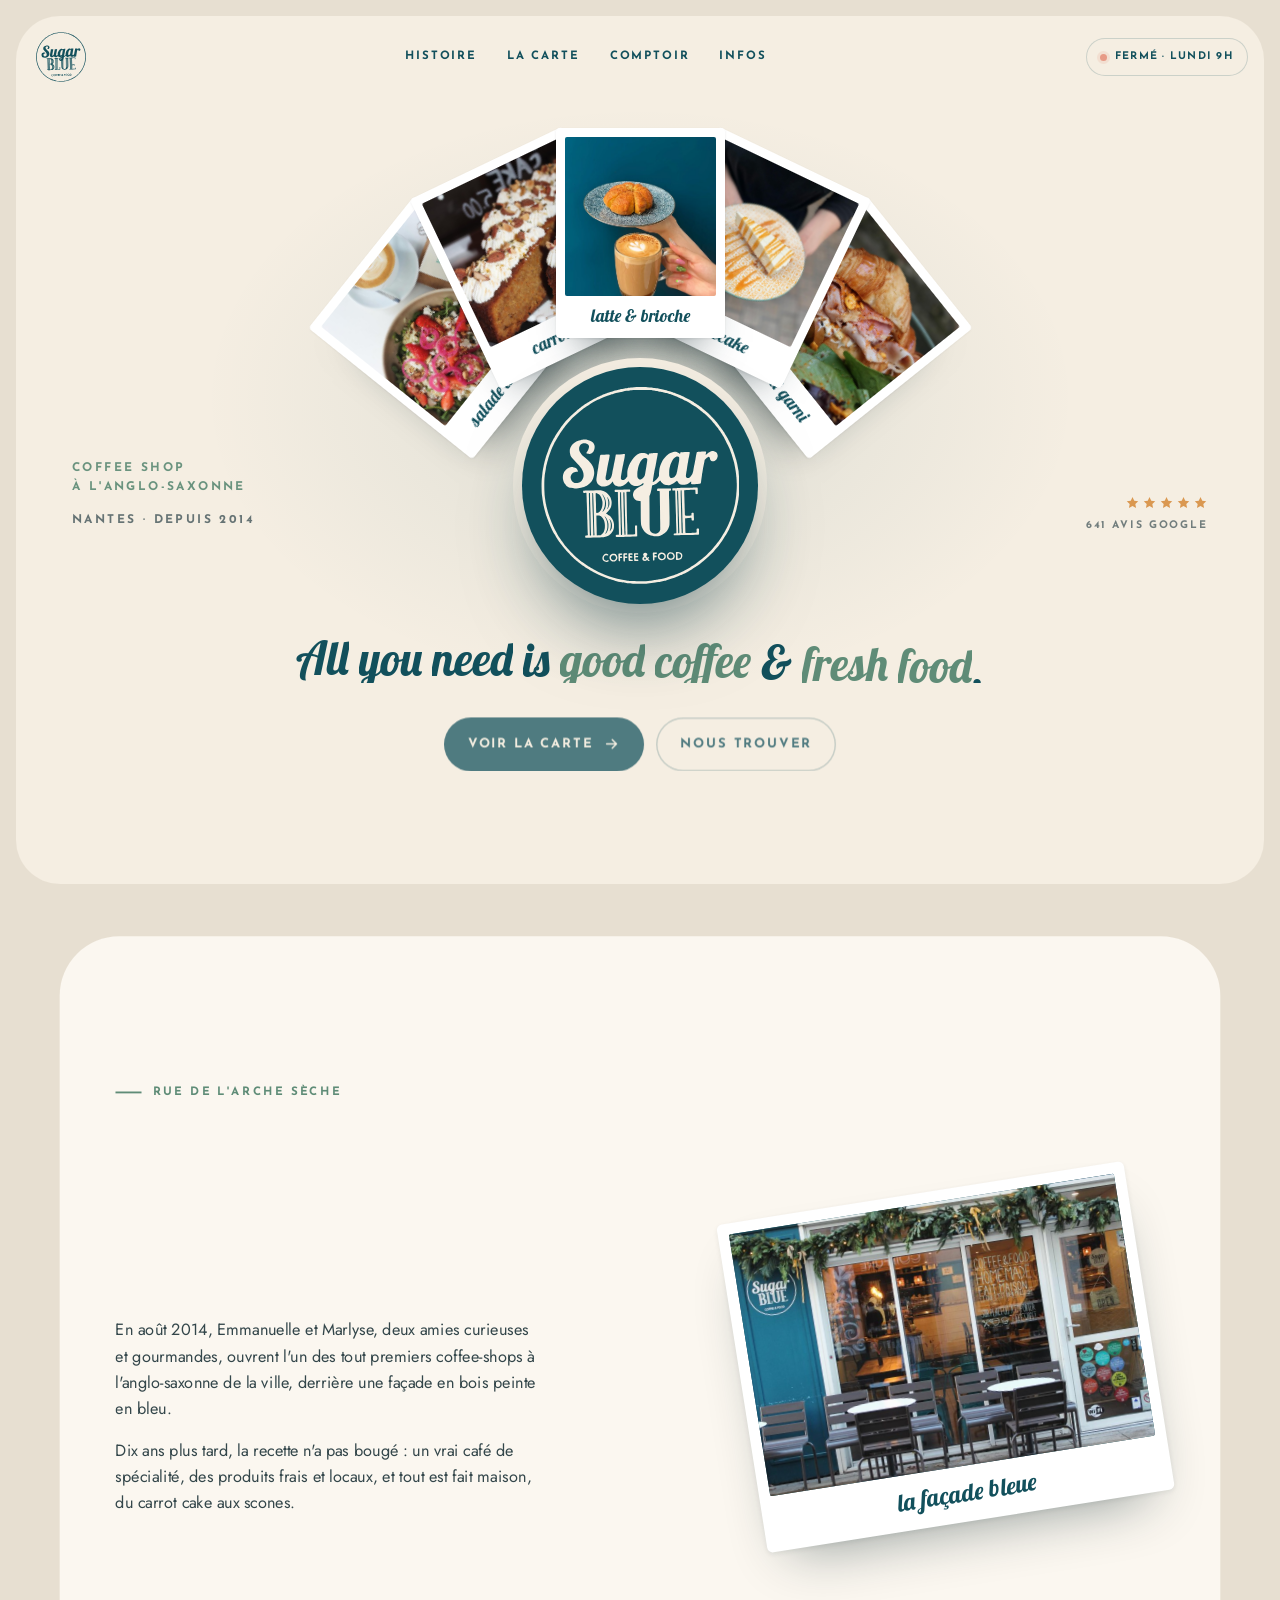
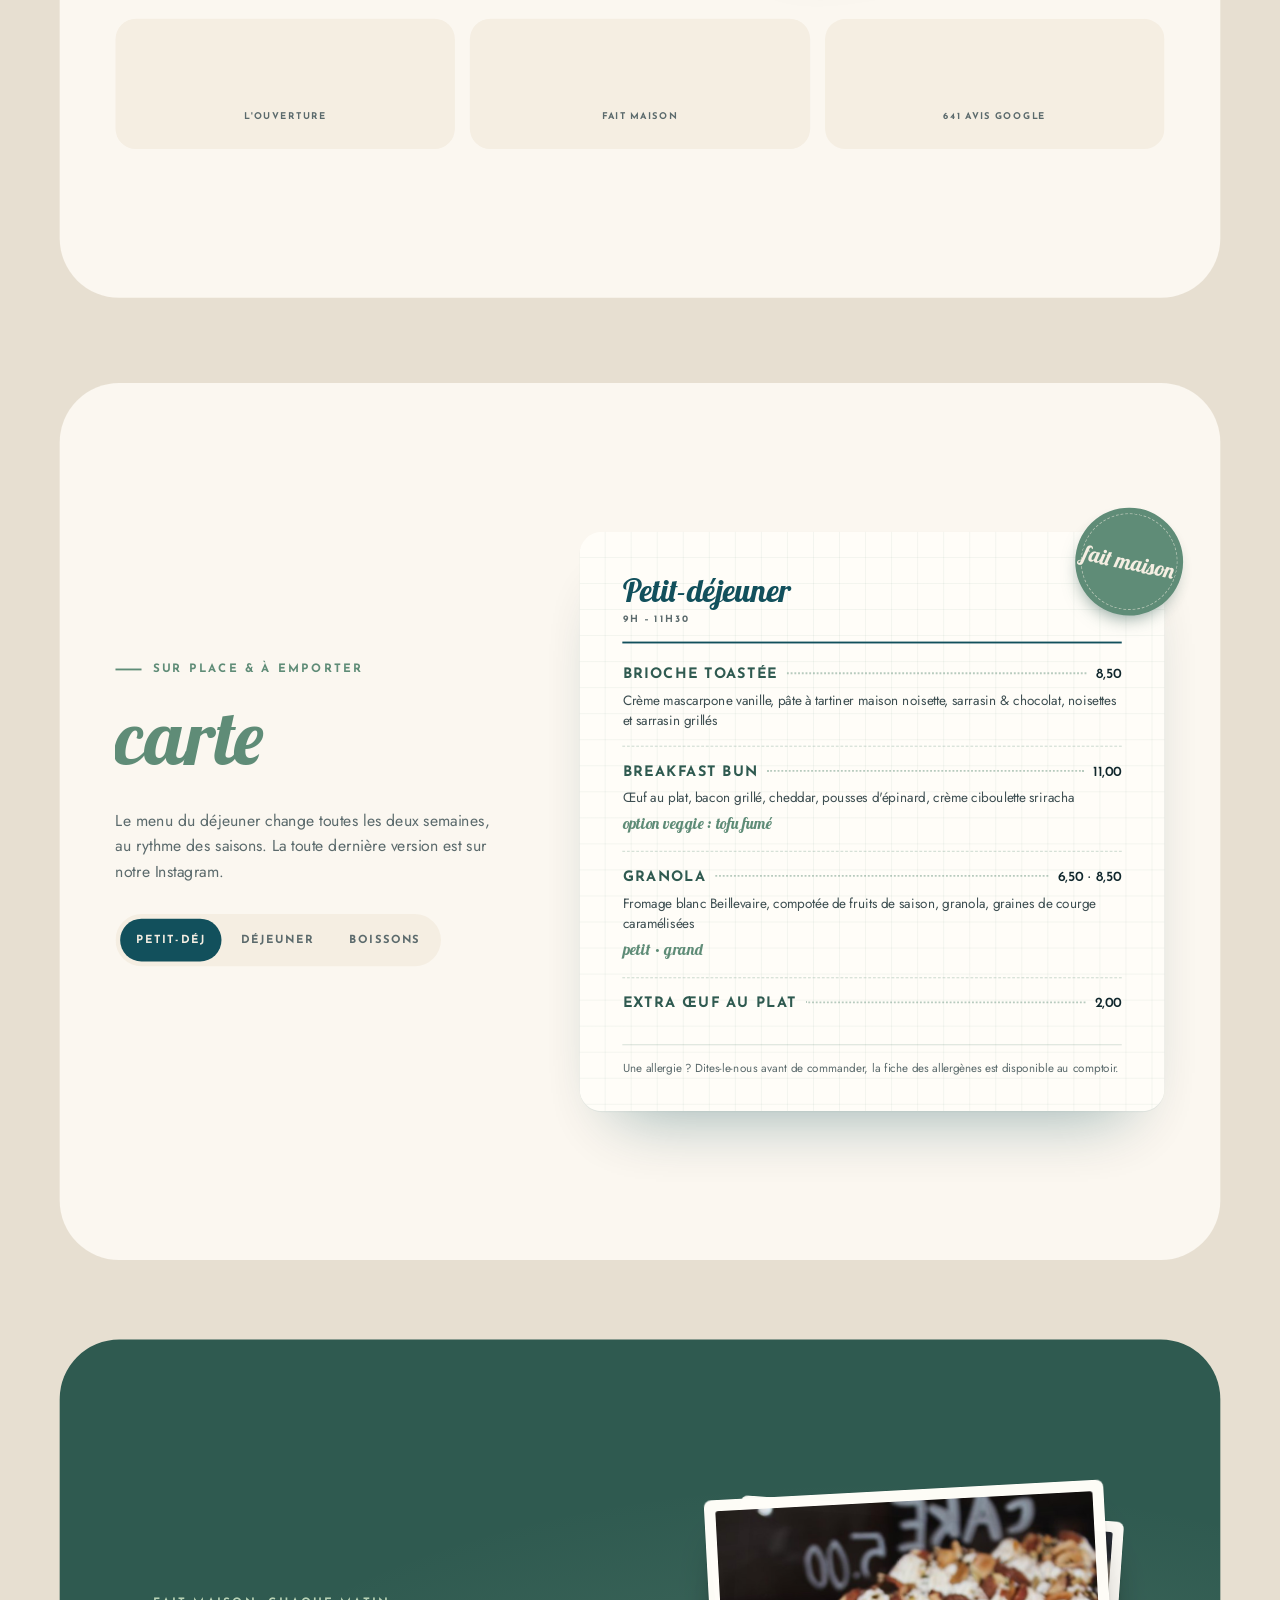
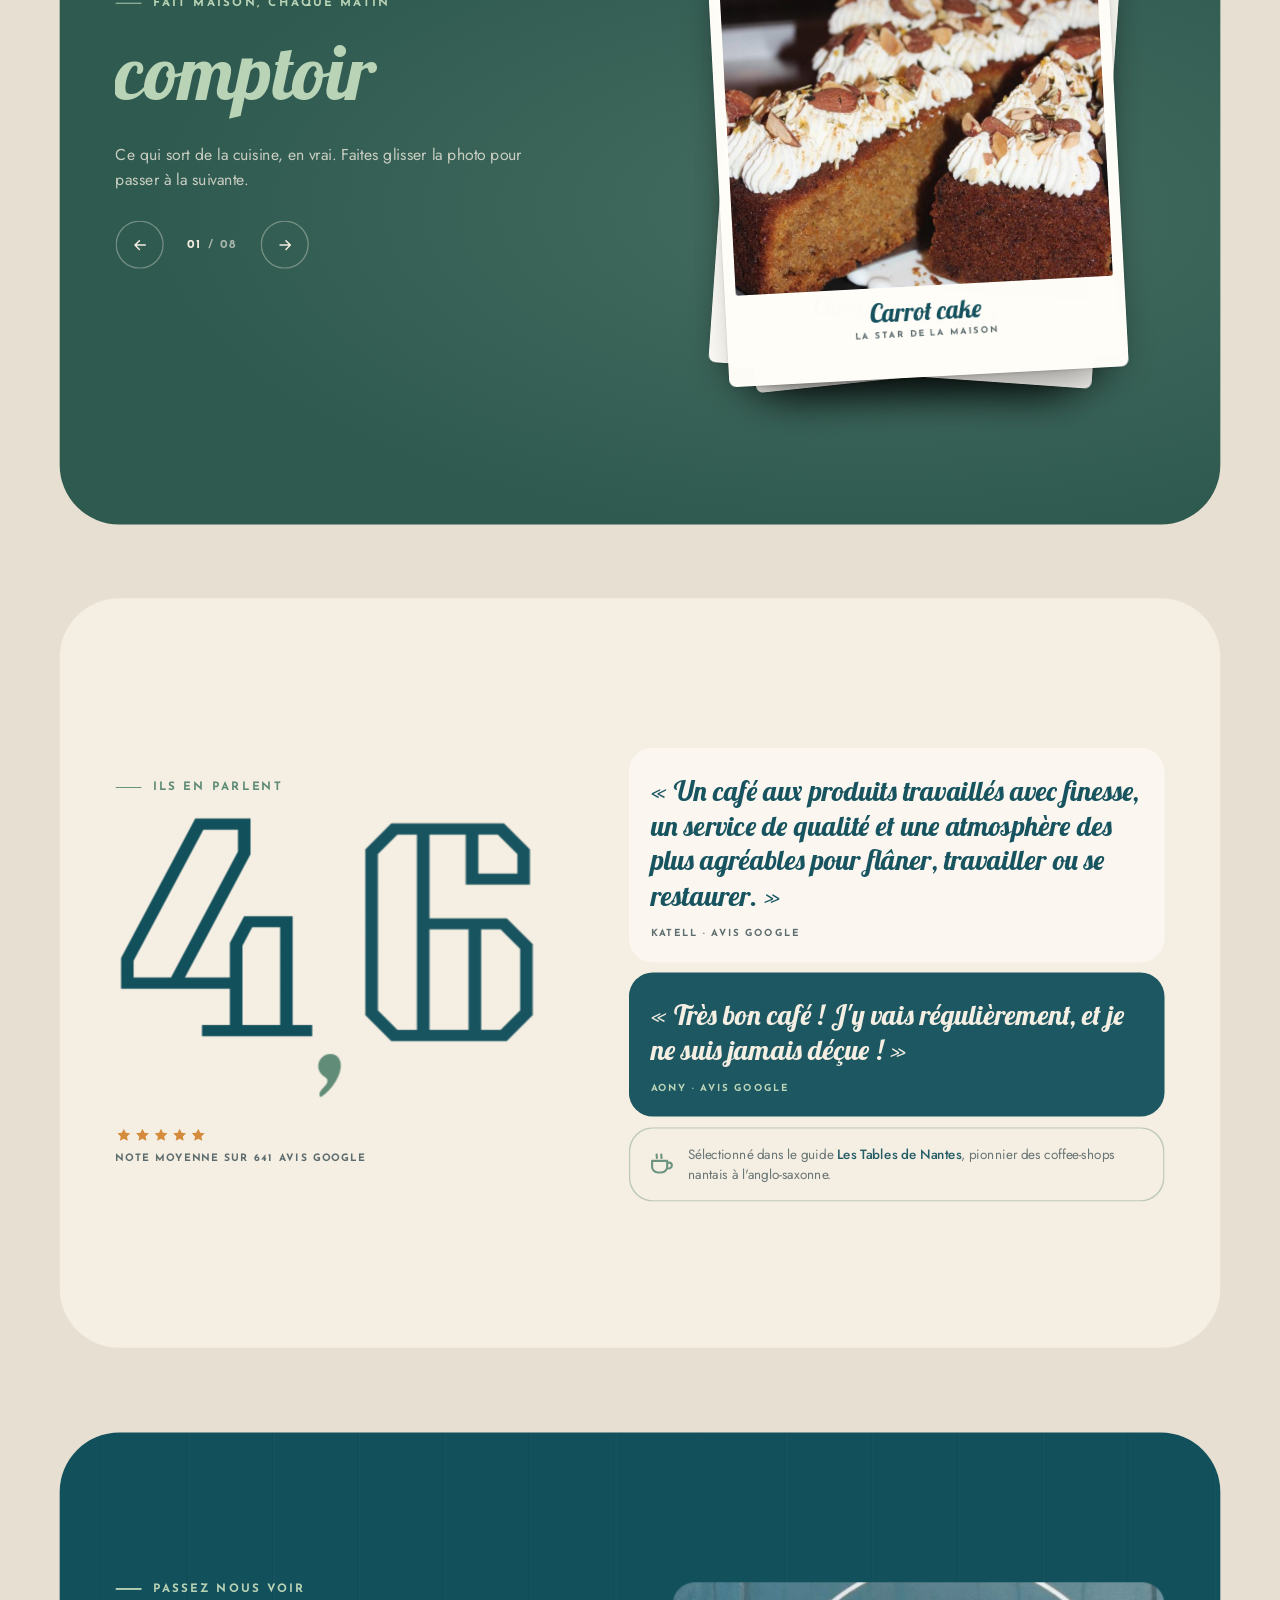
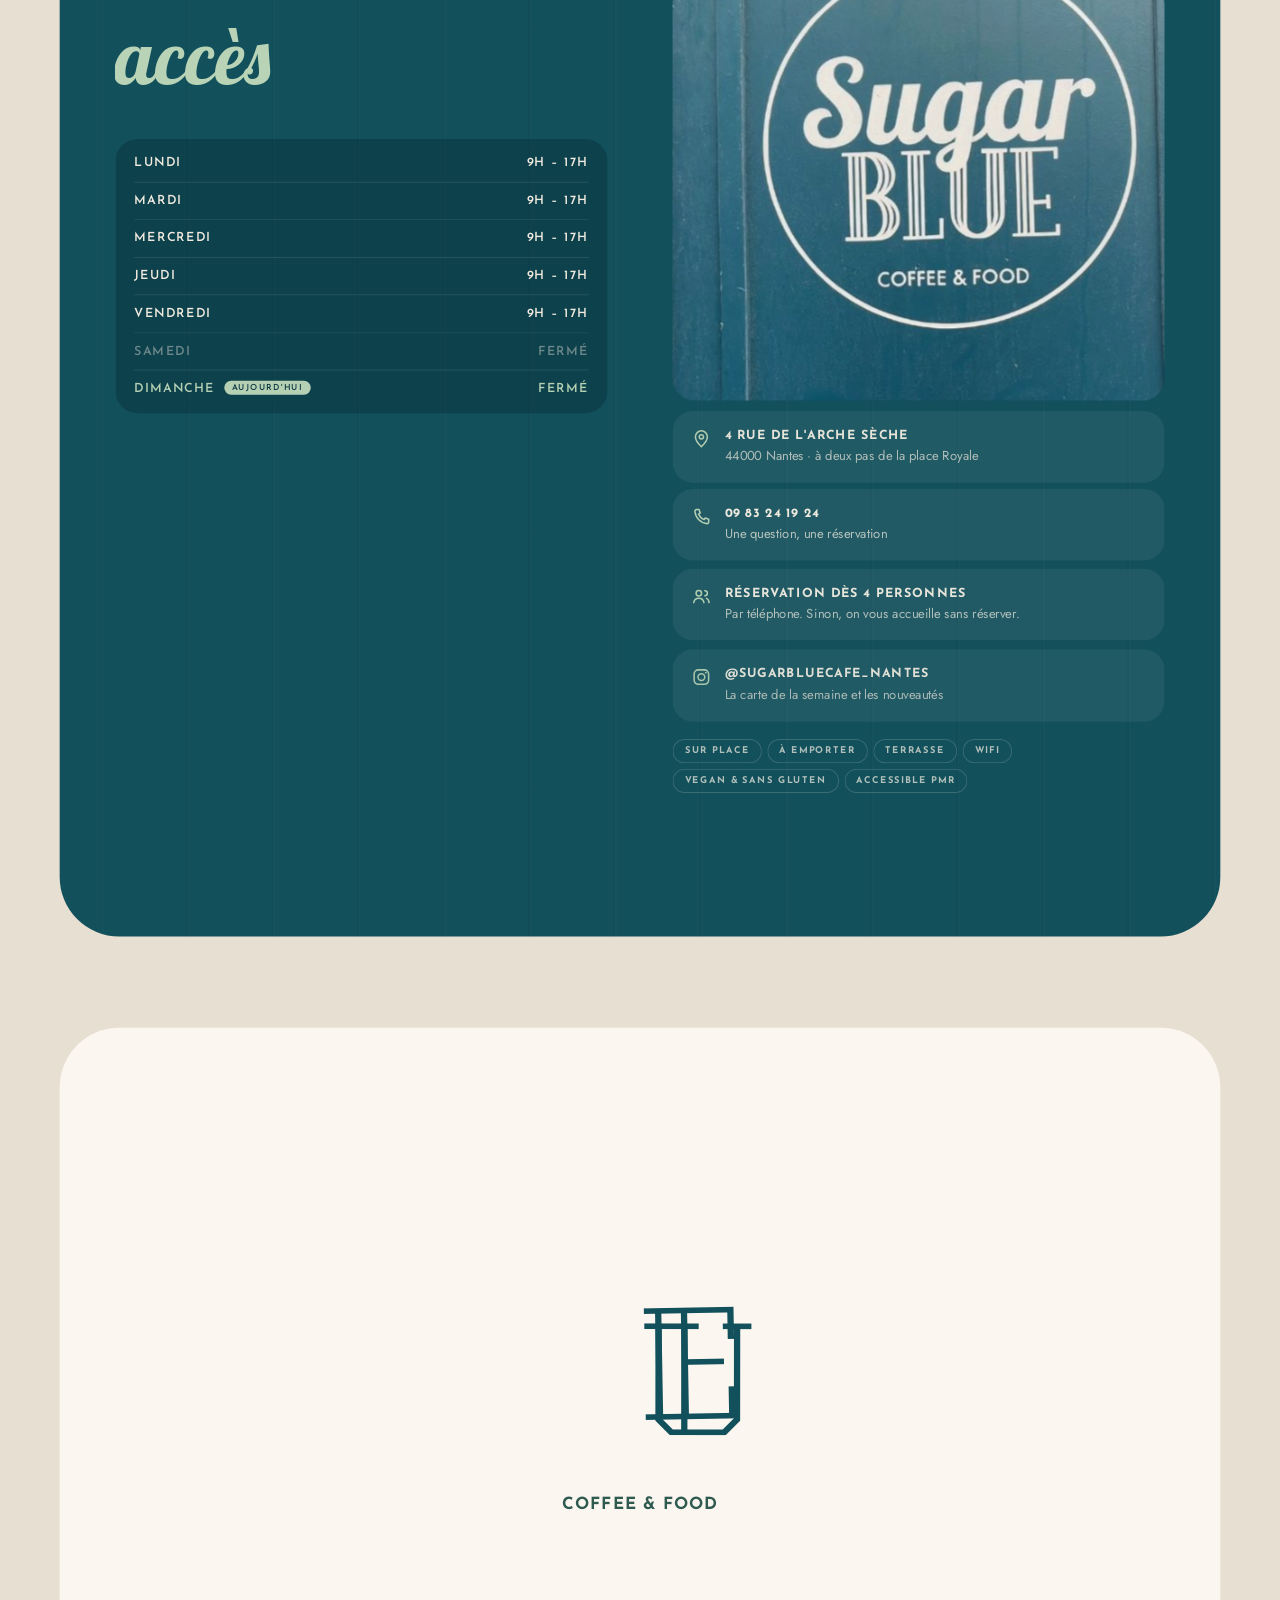
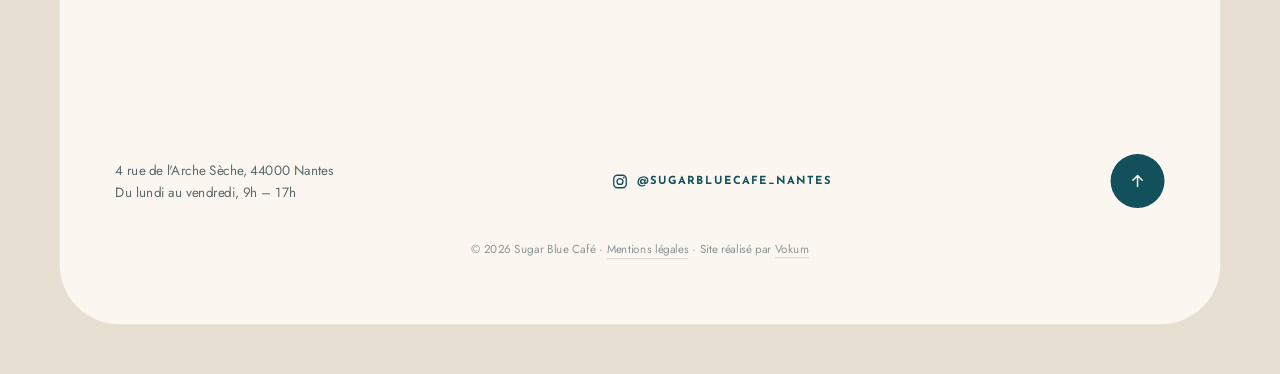
==== commit 1fd9048d: "Hero ordinateur : éventail de polaroids un peu plus ouvert Co-Authored-By: Claude Opus 5.5 <noreply@" ====
--- a/index.html
+++ b/index.html
@@ -109,11 +109,11 @@
   <div class="hero-desk">
     <div class="hb-stage" id="hbStage">
       <div class="hb-fan" id="hbFan">
-        <figure class="fp" data-r="-44" style="--i:0"><div class="fp-card"><div class="fp-ph"><img src="img/salade-latte.jpg" alt="Salade de saison et latte"></div><figcaption>salade de saison</figcaption></div></figure>
-        <figure class="fp" data-r="-22" style="--i:1"><div class="fp-card"><div class="fp-ph"><img src="img/carrot-cake.jpg" alt="Carrot cake maison"></div><figcaption>carrot cake</figcaption></div></figure>
+        <figure class="fp" data-r="-52" style="--i:0"><div class="fp-card"><div class="fp-ph"><img src="img/salade-latte.jpg" alt="Salade de saison et latte"></div><figcaption>salade de saison</figcaption></div></figure>
+        <figure class="fp" data-r="-26" style="--i:1"><div class="fp-card"><div class="fp-ph"><img src="img/carrot-cake.jpg" alt="Carrot cake maison"></div><figcaption>carrot cake</figcaption></div></figure>
         <figure class="fp" data-r="0" style="--i:2"><div class="fp-card"><div class="fp-ph"><img src="img/latte-brioche.jpg" alt="Latte et brioche citrouille"></div><figcaption>latte &amp; brioche</figcaption></div></figure>
-        <figure class="fp" data-r="22" style="--i:3"><div class="fp-card"><div class="fp-ph"><img src="img/cheesecake.jpg" alt="Cheesecake au caramel"></div><figcaption>cheesecake</figcaption></div></figure>
-        <figure class="fp" data-r="44" style="--i:4"><div class="fp-card"><div class="fp-ph"><img src="img/croissant.jpg" alt="Croissant garni jambon et œuf"></div><figcaption>croissant garni</figcaption></div></figure>
+        <figure class="fp" data-r="26" style="--i:3"><div class="fp-card"><div class="fp-ph"><img src="img/cheesecake.jpg" alt="Cheesecake au caramel"></div><figcaption>cheesecake</figcaption></div></figure>
+        <figure class="fp" data-r="52" style="--i:4"><div class="fp-card"><div class="fp-ph"><img src="img/croissant.jpg" alt="Croissant garni jambon et œuf"></div><figcaption>croissant garni</figcaption></div></figure>
       </div>
       <h1 class="hb-badge" id="hbBadge" aria-label="Sugar Blue — Coffee &amp; Food">
         <svg class="hb-l hb-ring" viewBox="0 0 2102 2091" aria-hidden="true"><path fill-rule="evenodd" d="M990 2085C987 2085 979 2085 972 2084C949 2082 928 2080 920 2079C917 2078 909 2077 903 2076C890 2075 863 2070 856 2069C830 2064 799 2057 788 2054C784 2053 778 2052 776 2051C765 2048 708 2030 686 2022C648 2007 629 1999 603 1987C577 1975 580 1976 552 1961C528 1948 505 1934 494 1927C476 1916 455 1901 445 1894C439 1890 430 1884 426 1880C406 1867 397 1860 380 1845C373 1839 365 1832 364 1831C362 1830 353 1821 343 1812C333 1803 323 1793 319 1789C315 1786 310 1781 307 1778C305 1775 296 1766 289 1758C282 1750 271 1739 266 1733C261 1727 254 1719 251 1715C248 1712 243 1706 240 1702C236 1697 230 1689 225 1683C216 1672 203 1656 197 1647C192 1641 180 1623 170 1607C167 1602 161 1593 158 1588C154 1582 148 1572 145 1565C141 1559 136 1551 134 1548C125 1533 92 1462 82 1434C79 1427 75 1416 72 1409C69 1402 66 1393 64 1388C63 1384 60 1376 58 1371C54 1362 50 1349 42 1319C38 1301 35 1290 32 1279C32 1275 30 1269 29 1266C28 1260 25 1246 22 1228C21 1222 19 1213 19 1208C17 1200 16 1193 14 1176C13 1171 12 1161 11 1154C8 1133 7 1110 6 1061C6 1009 7 979 12 946C12 939 13 931 14 927C15 912 19 880 24 859C25 855 26 848 27 844C31 822 46 760 51 747C52 744 54 739 55 735C58 725 70 691 78 670C82 661 89 642 99 619C107 602 133 552 136 547C137 547 140 542 143 536C153 517 181 474 188 464C190 462 193 457 196 453C208 435 214 427 216 423C218 421 221 417 223 414C226 411 232 403 237 396C243 389 249 382 250 380C251 378 255 374 258 370C262 366 267 361 270 357C275 350 314 311 315 311C316 311 323 304 332 296C352 277 369 262 374 258C376 257 381 253 384 249C388 246 393 242 395 241C396 239 402 235 407 230C413 226 419 221 422 219C435 209 439 206 447 201C456 195 481 178 494 170C498 167 504 163 508 161C518 154 535 144 554 134C571 125 618 102 628 97C634 95 642 91 646 89C658 84 675 77 679 76C680 76 682 75 684 74C688 72 748 52 761 49C765 48 770 46 772 45C783 42 818 34 832 31C841 29 851 27 854 27C858 26 864 25 868 24C871 23 878 22 883 21C888 20 896 18 901 18C906 17 913 16 916 15C924 14 946 11 962 10C1004 6 1091 5 1122 8C1161 11 1180 13 1192 15C1193 15 1198 15 1203 16C1218 17 1245 22 1264 26C1301 34 1324 39 1338 44C1339 45 1344 46 1348 47C1352 48 1358 50 1362 51C1365 52 1371 54 1376 56C1385 58 1387 59 1397 62C1400 63 1404 65 1406 65C1409 66 1417 69 1440 78C1450 82 1471 90 1475 92C1477 93 1499 103 1522 115C1559 133 1590 150 1598 156C1599 157 1604 160 1608 162C1612 164 1616 167 1617 168C1618 168 1621 171 1625 173C1629 175 1633 178 1635 179C1637 181 1641 184 1643 185C1650 189 1669 202 1673 206C1675 207 1680 211 1684 214C1688 216 1694 221 1697 223C1699 226 1703 228 1704 229C1706 230 1712 235 1726 247C1730 250 1736 255 1740 258C1744 261 1752 268 1758 274C1764 279 1771 285 1773 288C1776 290 1784 298 1791 306C1798 314 1808 324 1812 328C1824 340 1837 355 1845 364C1848 368 1852 373 1854 374C1856 376 1858 379 1860 381C1861 384 1865 388 1867 391C1870 395 1875 401 1879 406C1891 422 1904 439 1908 445C1910 448 1914 453 1916 456C1918 459 1922 464 1924 467C1925 470 1928 474 1930 477C1932 480 1935 485 1937 487C1938 489 1941 495 1943 498C1946 502 1948 506 1948 507C1948 507 1950 511 1953 515C1955 518 1958 524 1960 526C1961 529 1963 533 1964 534C1970 542 1994 587 1998 598C2000 602 2003 607 2003 608C2004 610 2006 614 2007 618C2009 621 2011 628 2013 632C2015 637 2018 642 2018 645C2019 648 2020 651 2021 651C2022 653 2028 668 2031 677C2032 681 2034 687 2036 691C2038 695 2040 703 2042 708C2044 714 2046 721 2047 724C2049 730 2058 757 2063 775C2064 778 2066 786 2067 793C2069 800 2071 808 2072 812C2072 816 2074 820 2074 822C2075 825 2076 831 2077 836C2079 847 2081 855 2084 874C2085 881 2087 890 2088 894C2088 898 2089 904 2089 908C2089 912 2090 923 2091 932C2091 940 2093 952 2093 958C2093 964 2094 975 2095 982C2097 1005 2097 1097 2095 1122C2094 1134 2092 1145 2092 1149C2091 1153 2091 1160 2090 1166C2089 1172 2089 1178 2088 1178C2088 1179 2087 1184 2087 1190C2086 1196 2084 1206 2083 1212C2082 1218 2080 1230 2078 1240C2076 1250 2075 1258 2074 1258C2074 1259 2072 1266 2070 1275C2066 1295 2063 1310 2060 1320C2058 1324 2057 1329 2056 1331C2056 1333 2054 1339 2052 1344C2051 1350 2048 1358 2047 1363C2038 1391 2003 1478 1995 1491C1994 1493 1992 1498 1990 1502C1987 1510 1969 1543 1963 1552C1961 1556 1957 1562 1955 1567C1949 1577 1927 1611 1918 1624C1917 1625 1913 1632 1909 1638C1904 1644 1900 1651 1899 1652C1897 1654 1894 1659 1892 1662C1889 1666 1883 1674 1879 1679C1875 1684 1870 1690 1868 1692C1867 1694 1863 1699 1860 1702C1857 1706 1853 1710 1852 1712C1849 1716 1842 1723 1828 1740C1813 1755 1774 1794 1753 1813C1725 1838 1698 1861 1692 1865C1689 1867 1681 1873 1673 1880C1670 1882 1666 1885 1664 1886C1662 1888 1647 1897 1632 1908C1590 1935 1581 1941 1562 1951C1555 1954 1548 1958 1547 1959C1543 1962 1495 1986 1489 1988C1486 1989 1481 1991 1477 1993C1471 1996 1463 2000 1454 2003C1453 2003 1447 2006 1442 2007C1433 2011 1427 2013 1401 2023C1375 2032 1357 2038 1334 2045C1330 2046 1325 2048 1322 2049C1317 2050 1297 2055 1284 2058C1278 2059 1269 2061 1263 2063C1257 2064 1247 2066 1240 2067C1234 2068 1220 2070 1210 2072C1180 2077 1153 2080 1129 2082C1120 2083 1107 2084 1100 2084C1087 2085 998 2086 990 2085ZM1082 2058C1120 2056 1154 2053 1162 2052C1177 2049 1200 2046 1208 2045C1213 2044 1220 2043 1222 2043C1224 2042 1231 2041 1236 2040C1254 2038 1289 2030 1316 2023C1350 2014 1401 1996 1428 1985C1435 1982 1443 1979 1445 1978C1453 1975 1484 1960 1497 1954C1503 1951 1515 1945 1522 1941C1542 1932 1566 1918 1576 1912C1580 1909 1587 1904 1593 1900C1599 1897 1607 1891 1612 1888C1616 1885 1623 1880 1628 1877C1632 1874 1638 1870 1642 1868C1645 1865 1651 1861 1655 1858C1667 1850 1703 1821 1718 1808C1721 1805 1729 1798 1735 1793C1750 1779 1789 1741 1804 1724C1822 1705 1843 1680 1860 1657C1864 1651 1869 1646 1869 1646C1869 1645 1872 1641 1876 1637C1879 1632 1883 1627 1885 1624C1890 1617 1897 1606 1909 1587C1914 1580 1936 1542 1950 1518C1953 1513 1956 1507 1958 1504C1961 1499 1983 1453 1987 1442C1988 1439 1991 1432 1994 1426C1996 1419 1999 1412 2000 1410C2001 1407 2003 1401 2005 1396C2015 1370 2027 1332 2031 1316C2038 1290 2042 1275 2045 1262C2047 1254 2049 1245 2049 1243C2050 1241 2051 1233 2052 1227C2053 1221 2055 1209 2056 1200C2058 1192 2059 1184 2059 1181C2059 1179 2059 1176 2060 1174C2061 1172 2061 1165 2062 1159C2063 1153 2064 1142 2064 1134C2068 1101 2070 1051 2069 1025C2068 1015 2068 997 2067 985C2066 973 2066 960 2065 956C2064 952 2063 940 2062 929C2059 905 2057 886 2053 868C2049 845 2048 841 2042 810C2041 807 2039 799 2038 794C2036 790 2034 781 2033 776C2031 772 2029 765 2028 762C2027 758 2024 749 2021 740C2019 731 2016 723 2016 721C2015 719 2013 714 2012 710C2009 701 2003 685 2001 678C1998 670 1984 638 1978 626C1965 599 1944 557 1939 548C1936 543 1930 533 1926 526C1920 514 1908 496 1899 483C1897 480 1895 476 1894 475C1893 474 1891 470 1889 468C1887 466 1885 462 1884 461C1883 460 1881 456 1878 453C1876 450 1870 443 1866 437C1861 431 1853 420 1848 414C1842 407 1837 400 1836 399C1835 397 1831 393 1827 389C1824 385 1816 377 1811 370C1795 351 1736 292 1727 286C1725 285 1719 281 1714 276C1709 272 1703 267 1700 265C1697 262 1692 258 1688 255C1685 252 1680 248 1676 245C1672 243 1666 238 1662 235C1658 231 1653 228 1652 226C1650 225 1647 224 1646 222C1643 220 1631 212 1626 209C1625 208 1618 204 1611 200C1590 186 1586 183 1579 179C1570 173 1557 165 1544 159C1538 155 1531 152 1529 150C1525 148 1491 131 1466 120C1451 112 1426 102 1416 99C1412 98 1408 96 1406 95C1403 94 1394 91 1384 87C1374 84 1364 81 1362 80C1359 79 1356 78 1354 78C1353 78 1350 77 1349 77C1342 74 1298 63 1281 59C1278 59 1271 57 1266 56C1261 55 1250 53 1242 52C1234 50 1224 48 1220 48C1213 46 1202 44 1182 42C1176 41 1161 39 1149 38C1129 36 1120 36 1062 36C999 36 974 36 956 39C952 39 944 40 938 41C931 42 923 43 918 44C913 44 906 45 902 46C891 48 881 50 876 51C874 52 866 54 860 55C853 56 845 58 842 58C840 59 835 60 832 61C823 62 789 69 784 71C780 73 770 76 762 78C753 80 744 82 719 91C692 100 687 102 654 115C641 120 623 129 599 141C561 160 543 170 520 186C516 188 510 192 507 194C502 196 489 204 480 211C479 212 472 217 465 221C446 234 444 236 426 250C357 304 300 361 255 420C238 444 213 478 210 484C208 485 202 495 195 506C188 516 181 527 179 530C178 532 173 540 169 548C153 574 152 577 145 590C126 629 112 660 101 690C94 708 78 756 73 776C71 781 69 788 68 792C67 796 66 800 65 802C65 805 63 813 59 828C56 837 53 854 52 862C52 865 50 872 50 877C49 882 48 889 47 893C43 920 43 916 39 949C35 981 34 1046 37 1118C38 1144 38 1146 45 1196C46 1210 51 1237 54 1248C54 1251 56 1258 57 1264C59 1271 61 1279 62 1284C63 1288 65 1295 66 1300C71 1322 87 1370 98 1400C107 1422 113 1438 125 1466C129 1477 140 1499 146 1510C149 1516 154 1526 158 1533C161 1540 168 1553 174 1563C183 1578 188 1586 205 1611C208 1616 216 1626 222 1635C228 1644 235 1652 237 1655C242 1663 256 1682 266 1694C292 1726 343 1779 373 1804C377 1808 384 1814 386 1816C389 1819 394 1823 397 1825C400 1828 409 1834 415 1840C422 1845 430 1851 432 1852C434 1854 437 1856 440 1858C442 1859 450 1865 458 1871C467 1876 480 1885 488 1891C496 1896 504 1902 506 1903C526 1916 534 1921 546 1927C553 1931 564 1937 570 1940C593 1953 624 1968 644 1977C648 1978 656 1981 662 1984C686 1994 716 2005 750 2015C784 2025 827 2036 858 2042C908 2052 920 2053 962 2056C1019 2059 1051 2060 1082 2058Z"/></svg>
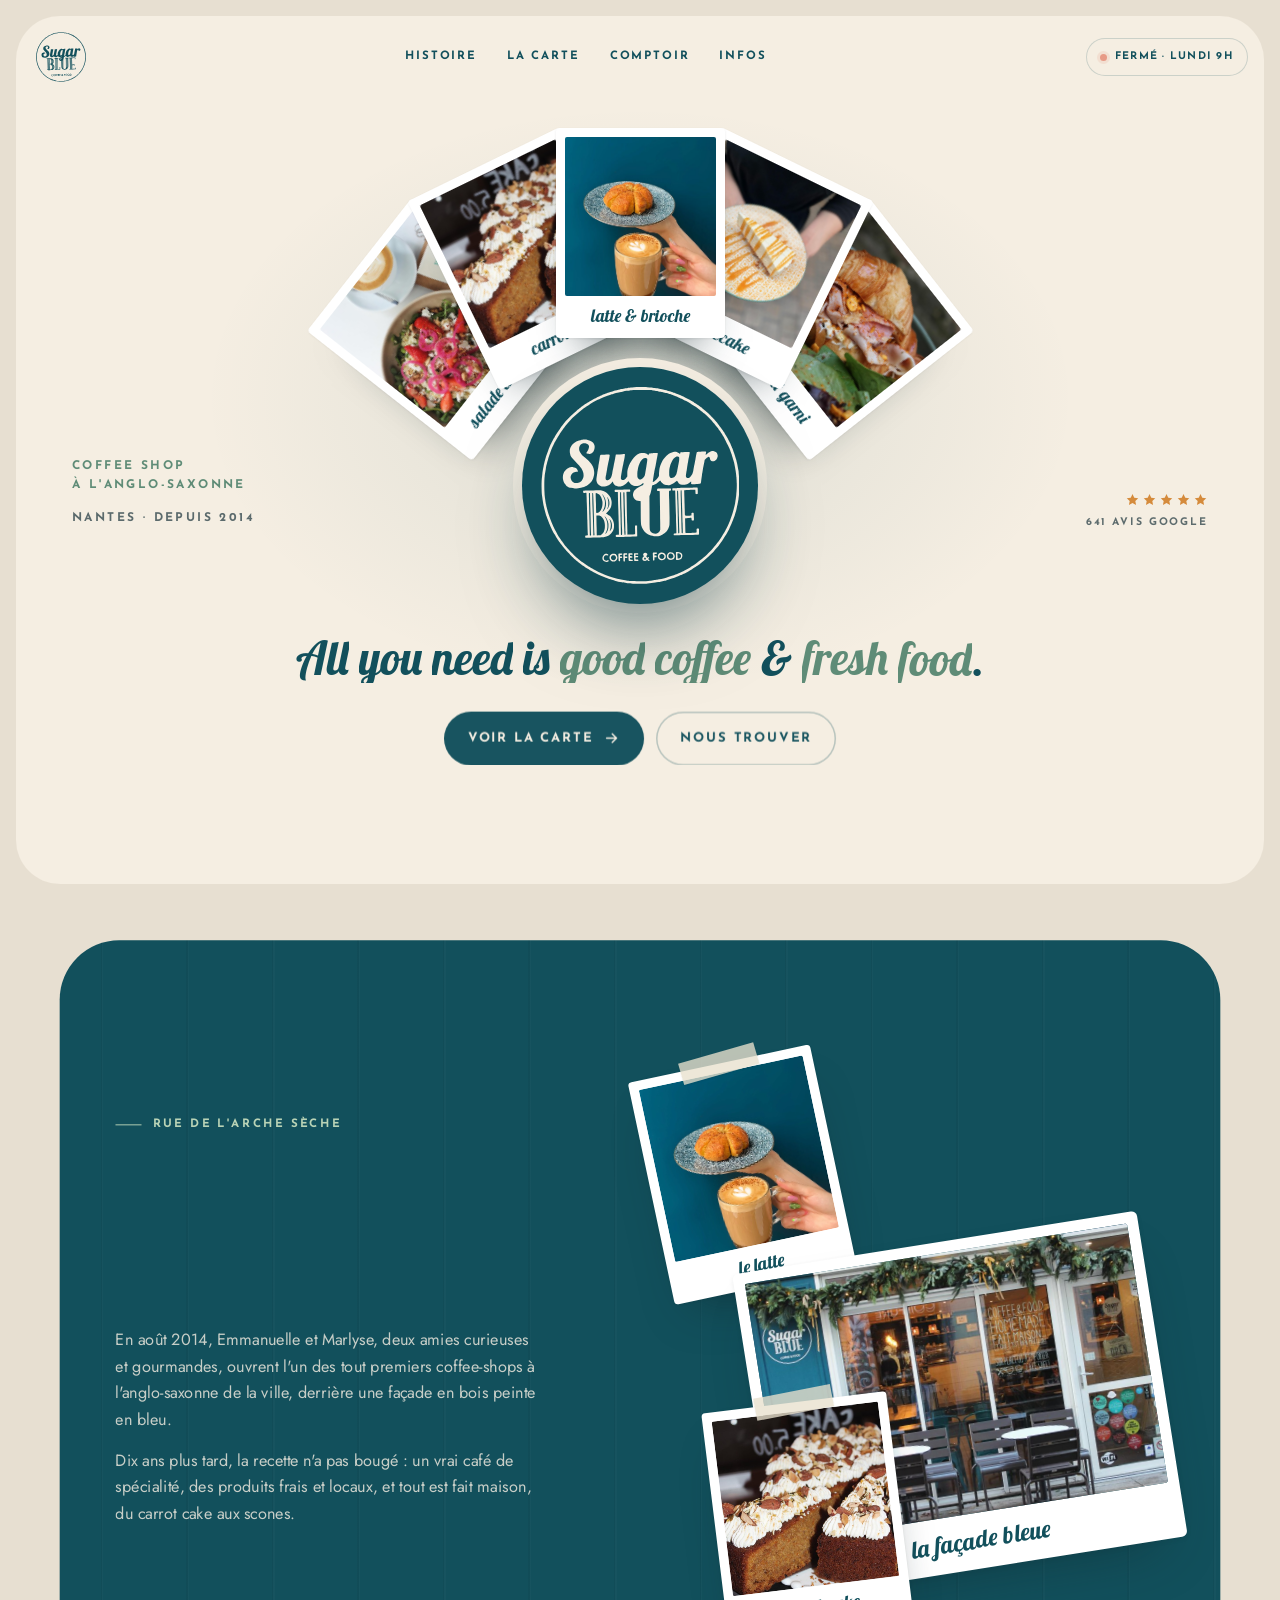
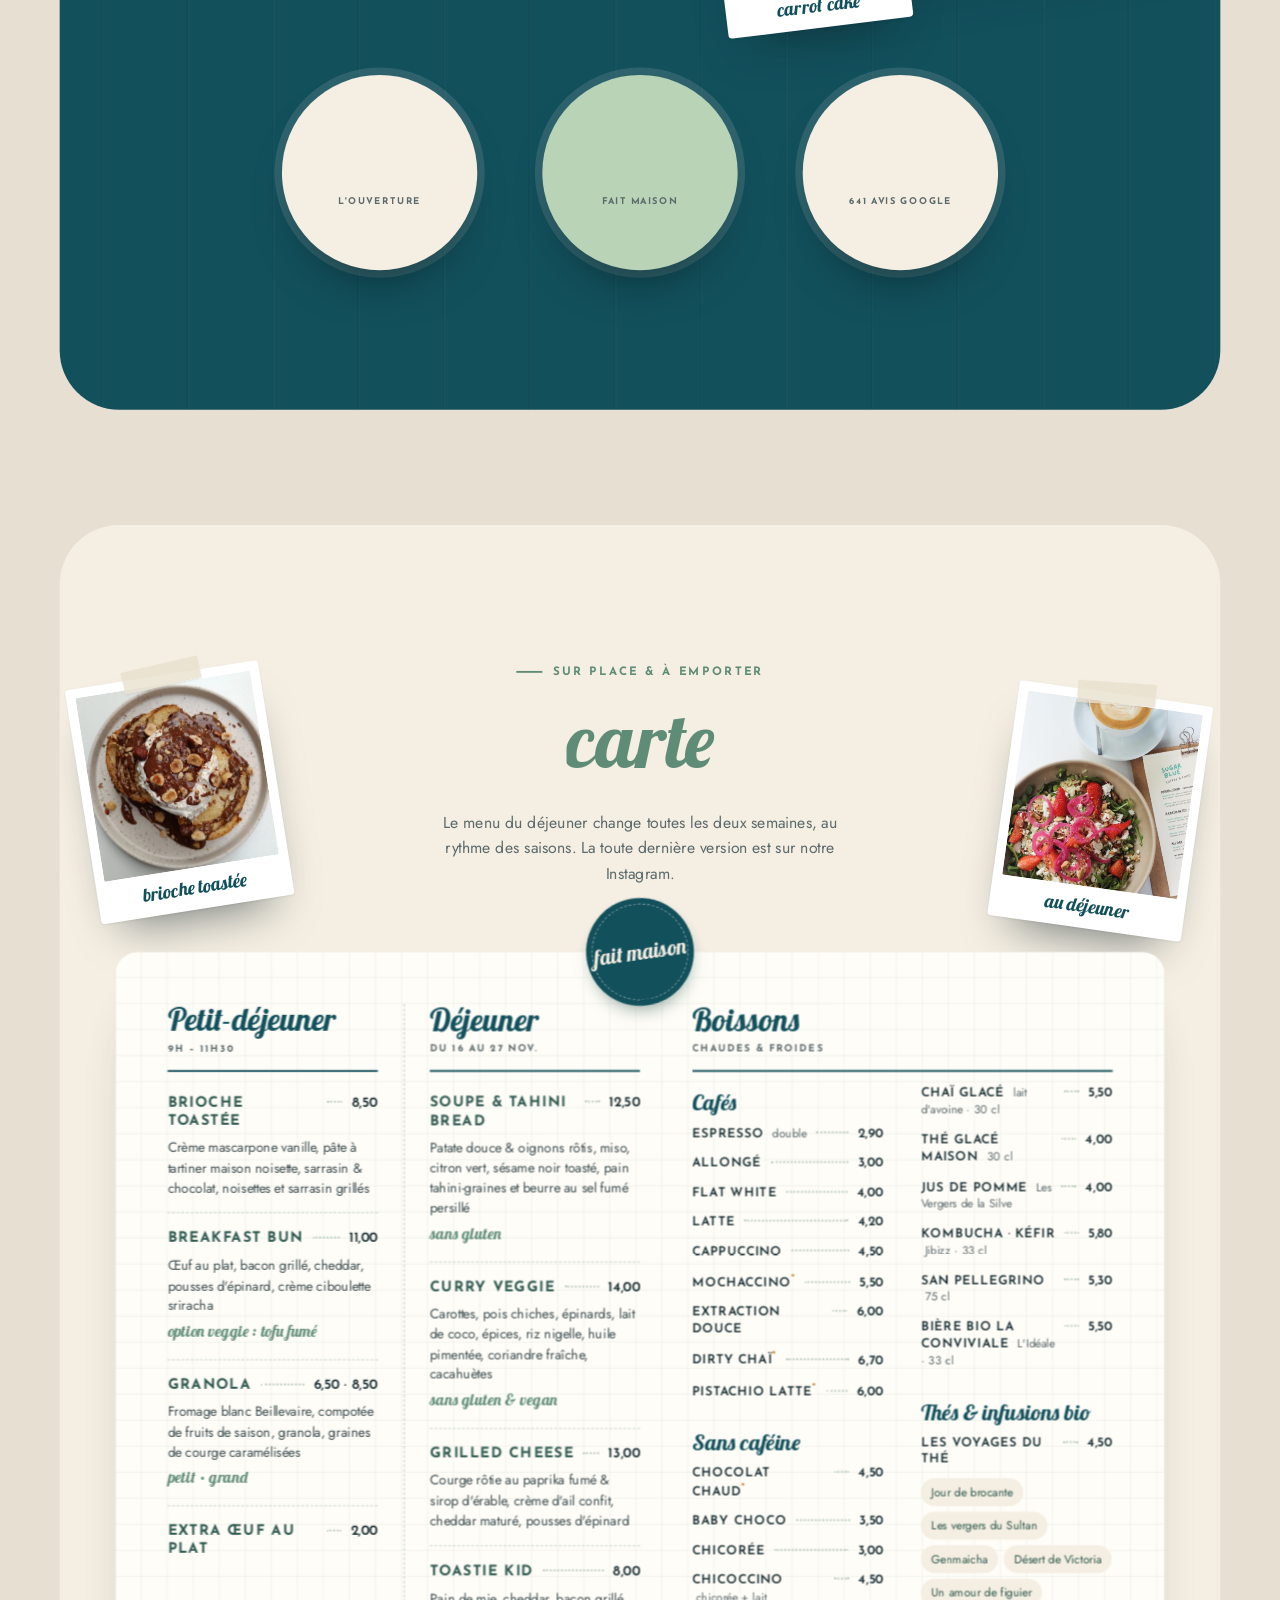
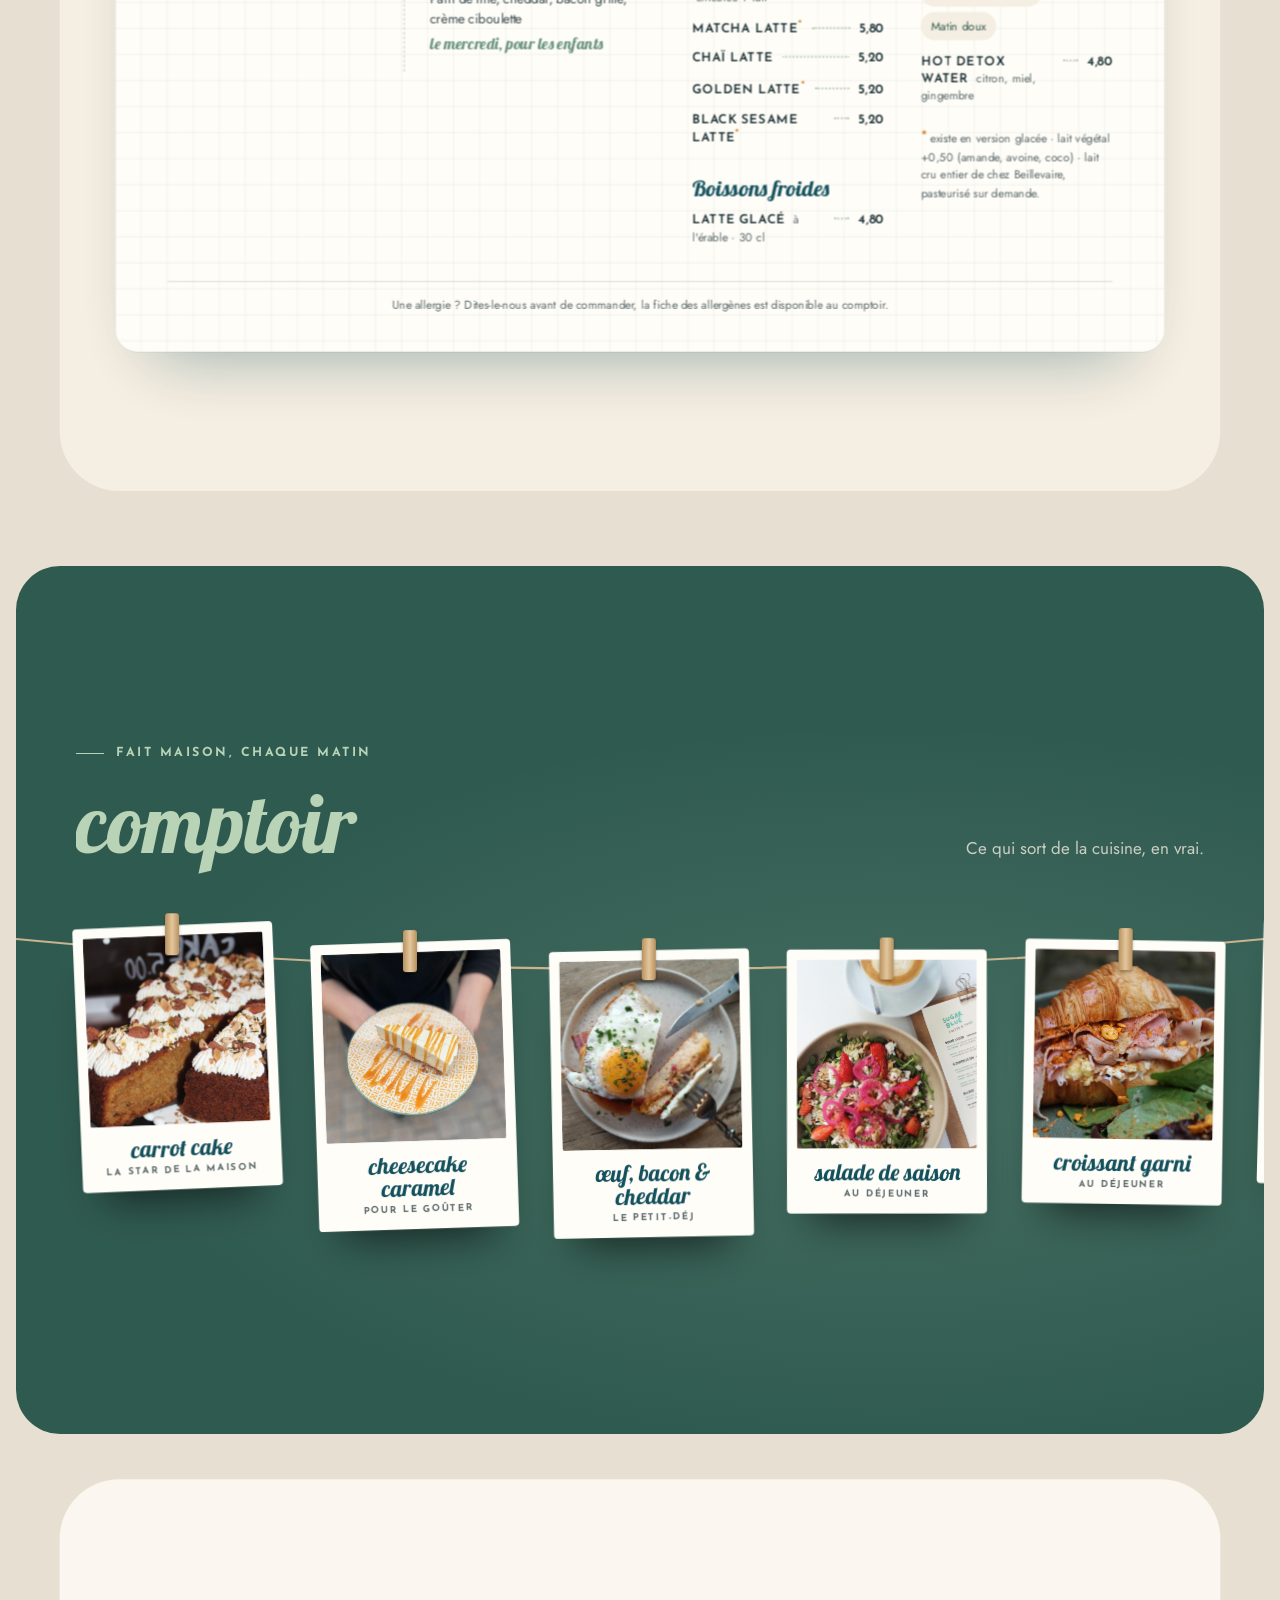
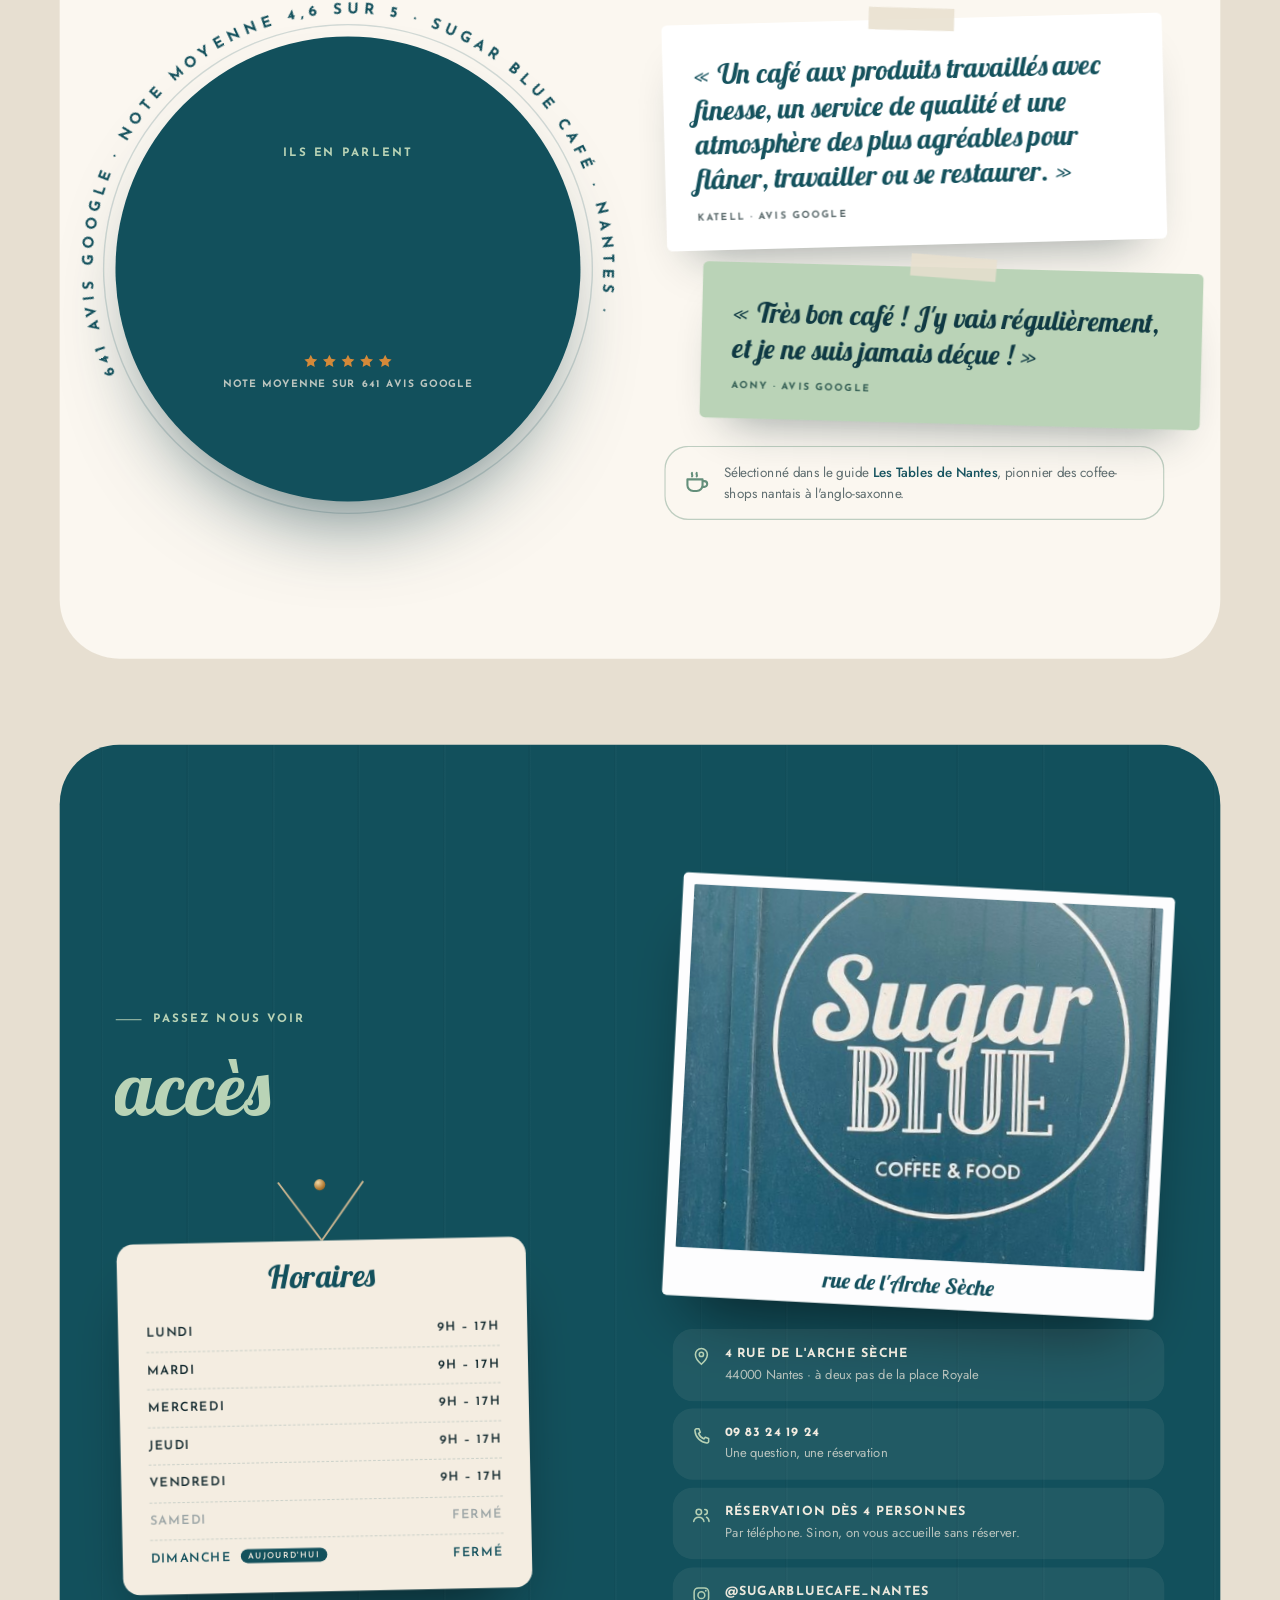
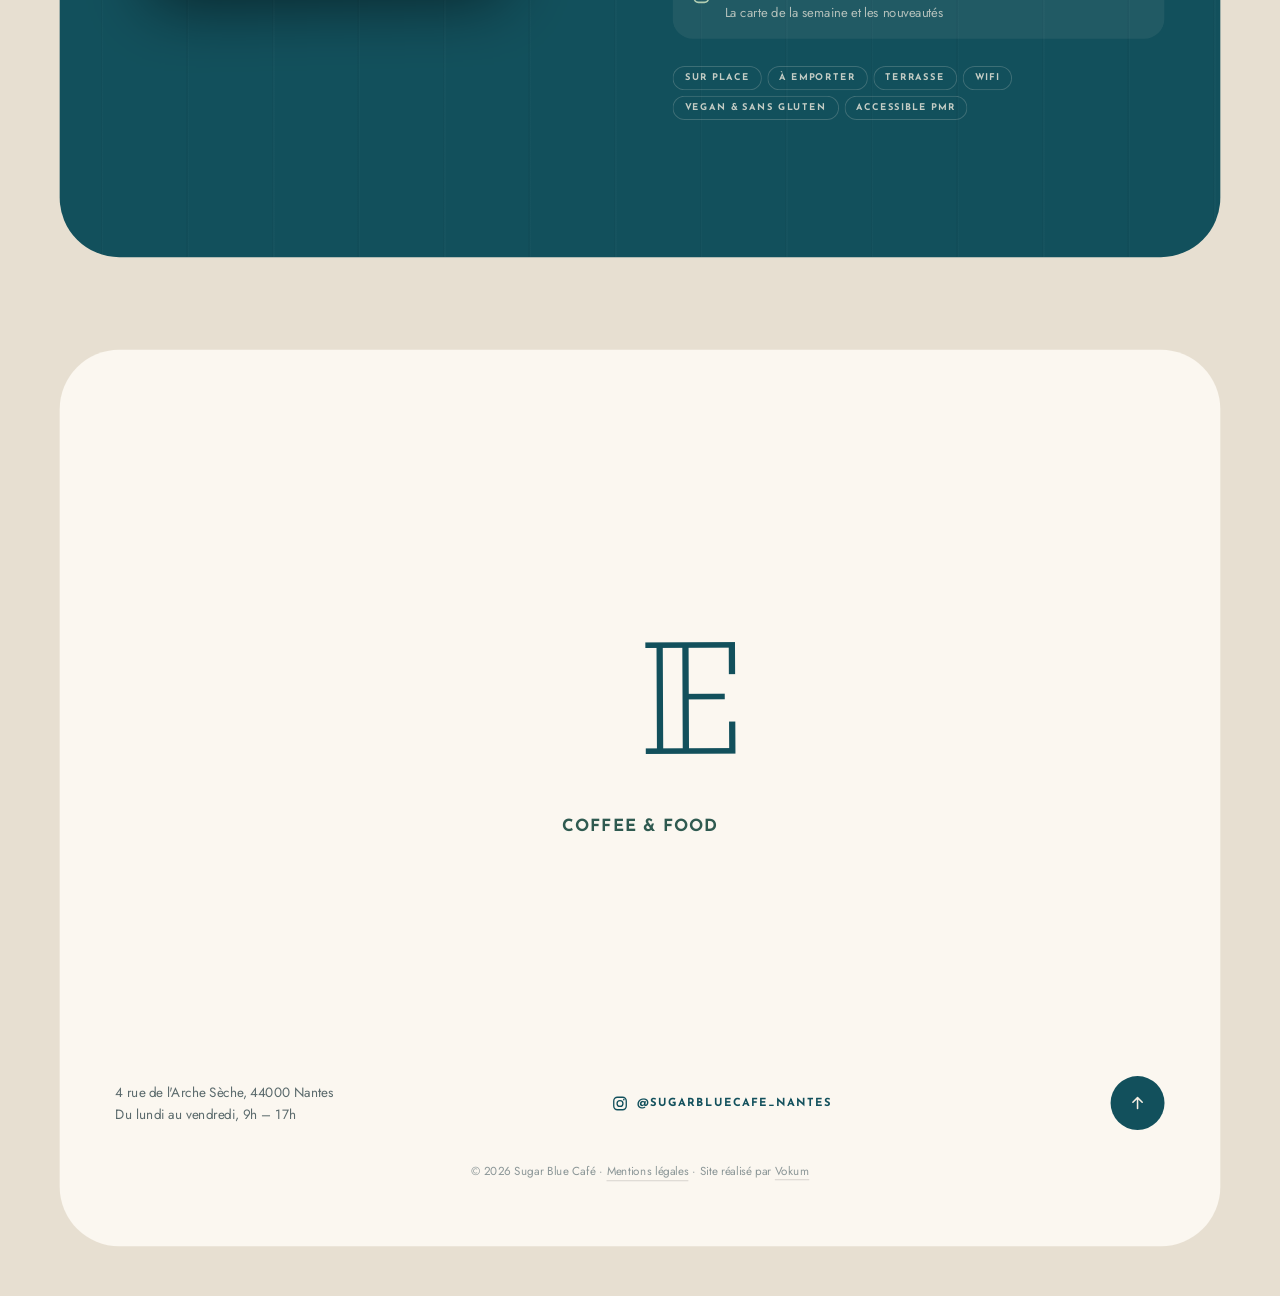
==== commit 213d792a: "Refonte ordinateur : histoire sur bois bleu, carte complète, corde à linge, badge avis, pancarte hor" ====
--- a/index.html
+++ b/index.html
@@ -28,7 +28,7 @@
 <link rel="preload" href="fonts/lobster-latin-400-normal.woff2" as="font" type="font/woff2" crossorigin>
 <link rel="preload" href="fonts/kumar-one-outline-latin-400-normal.woff2" as="font" type="font/woff2" crossorigin>
 <link rel="preload" href="fonts/jost-latin-400-normal.woff2" as="font" type="font/woff2" crossorigin>
-<link rel="stylesheet" href="css/style.css?v=72e9a331">
+<link rel="stylesheet" href="css/style.css?v=1f4a757d">
 <script type="application/ld+json">
 {"@context":"https://schema.org","@type":"CafeOrCoffeeShop","name":"Sugar Blue Café","image":"img/devanture.jpg","telephone":"+33983241924","servesCuisine":["Café de spécialité","Brunch","Fait maison"],"priceRange":"10–20 €","address":{"@type":"PostalAddress","streetAddress":"4 rue de l'Arche Sèche","postalCode":"44000","addressLocality":"Nantes","addressCountry":"FR"},"geo":{"@type":"GeoCoordinates","latitude":47.2153281,"longitude":-1.5582419},"openingHoursSpecification":[{"@type":"OpeningHoursSpecification","dayOfWeek":["Monday","Tuesday","Wednesday","Thursday","Friday"],"opens":"09:00","closes":"17:00"}],"aggregateRating":{"@type":"AggregateRating","ratingValue":"4.6","reviewCount":"641"},"sameAs":["https://www.instagram.com/sugarbluecafe_nantes/"],"foundingDate":"2014"}
 </script>
@@ -147,6 +147,7 @@
       <div class="polaroid-ph"><img src="img/devanture.jpg" width="918" height="623" alt="La devanture bleue du Sugar Blue Café et sa terrasse" loading="lazy"></div>
       <figcaption>la façade bleue</figcaption>
     </figure>
+    <div class="story-extra d-only" aria-hidden="true"><figure class="tp tp--a"><div class="tp-ph"><img src="img/latte-brioche.jpg" alt="" loading="lazy"></div><figcaption>le latte</figcaption></figure><figure class="tp tp--b"><div class="tp-ph"><img src="img/carrot-cake.jpg" alt="" loading="lazy"></div><figcaption>carrot cake</figcaption></figure></div>
   </div>
   <div class="wrap">
     <ul class="stats">
@@ -172,6 +173,7 @@
       </div>
     </div>
 
+    <div class="carte-pics d-only" aria-hidden="true"><figure class="tp tp--c"><div class="tp-ph"><img src="img/brioche-choco.jpg" alt="" loading="lazy"></div><figcaption>brioche toastée</figcaption></figure><figure class="tp tp--d"><div class="tp-ph"><img src="img/salade-latte.jpg" alt="" loading="lazy"></div><figcaption>au déjeuner</figcaption></figure></div>
     <div class="sheet" id="sheet" data-reveal>
       <span class="sheet-stamp" aria-hidden="true">fait maison</span>
 
@@ -238,7 +240,7 @@
     <div class="counter-copy">
       <p class="eyebrow eyebrow--mint" data-reveal>Fait maison, chaque matin</p>
       <h2 class="title title--cream" data-split-lines>Au <span class="script">comptoir</span></h2>
-      <p class="lead lead--cream" data-reveal>Ce qui sort de la cuisine, en vrai. Faites glisser la photo pour passer à la suivante.</p>
+      <p class="lead lead--cream" data-reveal>Ce qui sort de la cuisine, en vrai.<span> Faites glisser la photo pour passer à la suivante.</span></p>
       <div class="deck-ui" data-reveal>
         <button class="round-btn" id="dPrev" type="button" aria-label="Photo précédente"><svg style="transform:scaleX(-1)"><use href="#i-arrow"/></svg></button>
         <span class="deck-count"><b id="dNum">01</b> / <span id="dTot">08</span></span>
@@ -256,6 +258,10 @@
       <figure class="card"><div class="card-ph"><img src="img/kombucha.jpg" alt="Ginger beer et kombucha Jibizz" loading="lazy"></div><figcaption>Kombucha Jibizz<small>brassé à Nantes</small></figcaption></figure>
     </div>
   </div>
+  <div class="clothes d-only" id="clothes">
+    <svg class="rope" preserveAspectRatio="none" viewBox="0 0 1000 100" aria-hidden="true"><path d="M0 20 Q500 70 1000 20" fill="none" stroke="#c9b48f" stroke-width="2.2" vector-effect="non-scaling-stroke"/></svg>
+    <div class="cl-track" id="clTrack"><figure class="cl" style="--k:0"><span class="cl-pin"></span><div class="cl-card"><div class="cl-ph"><img src="img/carrot-cake.jpg" alt="carrot cake" loading="lazy"></div><figcaption>carrot cake<small>la star de la maison</small></figcaption></div></figure><figure class="cl" style="--k:1"><span class="cl-pin"></span><div class="cl-card"><div class="cl-ph"><img src="img/cheesecake.jpg" alt="cheesecake caramel" loading="lazy"></div><figcaption>cheesecake caramel<small>pour le goûter</small></figcaption></div></figure><figure class="cl" style="--k:2"><span class="cl-pin"></span><div class="cl-card"><div class="cl-ph"><img src="img/oeuf-bacon.jpg" alt="œuf, bacon & cheddar" loading="lazy"></div><figcaption>œuf, bacon & cheddar<small>le petit-déj</small></figcaption></div></figure><figure class="cl" style="--k:3"><span class="cl-pin"></span><div class="cl-card"><div class="cl-ph"><img src="img/salade-latte.jpg" alt="salade de saison" loading="lazy"></div><figcaption>salade de saison<small>au déjeuner</small></figcaption></div></figure><figure class="cl" style="--k:4"><span class="cl-pin"></span><div class="cl-card"><div class="cl-ph"><img src="img/croissant.jpg" alt="croissant garni" loading="lazy"></div><figcaption>croissant garni<small>au déjeuner</small></figcaption></div></figure><figure class="cl" style="--k:5"><span class="cl-pin"></span><div class="cl-card"><div class="cl-ph"><img src="img/grilled-cheese.jpg" alt="grilled cheese" loading="lazy"></div><figcaption>grilled cheese<small>le classique</small></figcaption></div></figure><figure class="cl" style="--k:6"><span class="cl-pin"></span><div class="cl-card"><div class="cl-ph"><img src="img/tartines.jpg" alt="tartines" loading="lazy"></div><figcaption>tartines<small>de saison</small></figcaption></div></figure><figure class="cl" style="--k:7"><span class="cl-pin"></span><div class="cl-card"><div class="cl-ph"><img src="img/kombucha.jpg" alt="kombucha Jibizz" loading="lazy"></div><figcaption>kombucha Jibizz<small>brassé à Nantes</small></figcaption></div></figure><figure class="cl" style="--k:8"><span class="cl-pin"></span><div class="cl-card"><div class="cl-ph"><img src="img/latte-brioche.jpg" alt="latte & brioche" loading="lazy"></div><figcaption>latte & brioche<small>à toute heure</small></figcaption></div></figure><figure class="cl" style="--k:9"><span class="cl-pin"></span><div class="cl-card"><div class="cl-ph"><img src="img/brioche-choco.jpg" alt="brioche toastée" loading="lazy"></div><figcaption>brioche toastée<small>9h – 11h30</small></figcaption></div></figure></div>
+  </div>
 </section>
 
 <!-- ================= AVIS ================= -->
@@ -263,6 +269,7 @@
   <div class="wrap reviews-grid">
     <div class="score">
       <p class="eyebrow eyebrow--sage" data-reveal>Ils en parlent</p>
+      <svg class="score-ring d-only" viewBox="0 0 500 500" aria-hidden="true"><defs><path id="scorePath" d="M250,250 m-232,0 a232,232 0 1,1 464,0 a232,232 0 1,1 -464,0"/></defs><text><textPath href="#scorePath">641 AVIS GOOGLE · NOTE MOYENNE 4,6 SUR 5 · SUGAR BLUE CAFÉ · NANTES · </textPath></text></svg>
       <div class="score-n" data-reveal><span>4</span><span>,</span><span>6</span></div>
       <div class="score-meta" data-reveal><span class="stars"><svg><use href="#i-star"/></svg><svg><use href="#i-star"/></svg><svg><use href="#i-star"/></svg><svg><use href="#i-star"/></svg><svg><use href="#i-star"/></svg></span>Note moyenne sur 641 avis Google</div>
     </div>
@@ -280,7 +287,10 @@
     <div>
       <p class="eyebrow eyebrow--mint" data-reveal>Passez nous voir</p>
       <h2 class="title title--cream" data-split-lines>Infos & <span class="script">accès</span></h2>
-      <div class="hours" id="hours" data-reveal>
+      <div class="hours-sign">
+        <span class="hs-cord d-only" aria-hidden="true"></span>
+        <p class="hs-title d-only">Horaires</p>
+        <div class="hours" id="hours" data-reveal>
         <div data-d="1"><span>Lundi</span><span>9h – 17h</span></div>
         <div data-d="2"><span>Mardi</span><span>9h – 17h</span></div>
         <div data-d="3"><span>Mercredi</span><span>9h – 17h</span></div>
@@ -288,6 +298,7 @@
         <div data-d="5"><span>Vendredi</span><span>9h – 17h</span></div>
         <div data-d="6" class="off"><span>Samedi</span><span>Fermé</span></div>
         <div data-d="0" class="off"><span>Dimanche</span><span>Fermé</span></div>
+      </div>
       </div>
     </div>
     <div class="infos-side">
@@ -341,6 +352,6 @@
 <script src="js/vendor/ScrollTrigger.min.js?v=2e3b8c36"></script>
 <script src="js/vendor/SplitText.min.js?v=6631fa05"></script>
 <script src="js/vendor/lenis.min.js?v=5a44a112"></script>
-<script src="js/main.js?v=b57a74b1"></script>
+<script src="js/main.js?v=b3771bab"></script>
 </body>
 </html>
--- a/css/style.css
+++ b/css/style.css
@@ -394,3 +394,124 @@
 @media (prefers-reduced-motion:reduce){
   *,*::before,*::after{animation-duration:.01ms!important;transition-duration:.01ms!important;transition-delay:0s!important}
 }
+
+/* =========================================================
+   REFONTE ORDINATEUR — dans l'esprit de la hero (polaroids scotchés, badges ronds)
+   ========================================================= */
+.d-only{display:none}
+.tp{position:absolute;margin:0;background:#fff;padding:10px 10px 0;border-radius:4px;box-shadow:0 30px 50px -26px rgba(16,39,44,.6),0 1px 3px rgba(0,0,0,.08)}
+.tp::before{content:"";position:absolute;left:50%;top:-12px;width:84px;height:24px;margin-left:-42px;background:rgba(232,224,206,.78);transform:rotate(-4deg);box-shadow:0 1px 2px rgba(0,0,0,.08);z-index:2}
+.tp-ph{aspect-ratio:1/1.05;overflow:hidden;border-radius:2px;background:var(--blue)}
+.tp-ph img{width:100%;height:100%;object-fit:cover}
+.tp figcaption{font:400 20px/1 var(--f-script);color:var(--blue);text-align:center;padding:11px 0 14px;white-space:nowrap}
+
+@media (min-width:960px){
+  .d-only{display:block}
+  :root{--sec:150px}
+
+  /* ---------- HISTOIRE : bois bleu, trio de polaroids ---------- */
+  .story{background:var(--blue);color:var(--cream)}
+  .story::before{content:"";position:absolute;inset:0;z-index:-1;opacity:.5;
+    background:repeating-linear-gradient(90deg,transparent 0 44px,rgba(0,0,0,.09) 44px 45.5px,rgba(255,255,255,.04) 45.5px 47px,transparent 47px 92px)}
+  .story .eyebrow{color:var(--mint)}
+  .story .title{color:var(--cream);max-width:14ch;font-size:clamp(56px,5.2vw,84px)}
+  .story .title .script{color:var(--mint)}
+  .story-body p{color:rgba(245,238,226,.8)}
+  .story-grid{position:relative;grid-template-columns:1fr 1fr;gap:60px;min-height:520px}
+  .polaroid{margin-top:60px!important}
+  .polaroid{position:relative;z-index:2;width:440px;margin:0 0 0 auto;transform:rotate(-4deg)}
+  .story-extra{position:absolute;inset:0;pointer-events:none}
+  .story-extra .tp{width:200px}
+  .tp--a{right:410px;top:-20px;transform:rotate(-12deg);z-index:1}
+  .tp--b{right:340px;bottom:-70px;transform:rotate(-7deg);z-index:3}
+  .stats{grid-template-columns:repeat(3,auto);justify-content:center;gap:70px;margin-top:120px}
+  .stats li{width:210px;height:210px;border-radius:50%;padding:0;display:flex;flex-direction:column;align-items:center;justify-content:center;background:var(--cream);box-shadow:0 30px 50px -26px rgba(0,0,0,.5),0 0 0 8px rgba(245,238,226,.12)}
+  .stats li:nth-child(2){background:var(--mint)}
+  .stats b{font-size:54px}
+  .stats li>span{margin-top:10px}
+
+  /* ---------- LA CARTE : la carte complète, comme un menu imprimé ---------- */
+  .carte{background:var(--cream)}
+  .carte-grid{display:block;position:relative}
+  .carte-intro{position:relative;top:auto;text-align:center;display:flex;flex-direction:column;align-items:center}
+  .carte-intro .eyebrow{justify-content:center}
+  .carte-intro .lead{margin-left:auto;margin-right:auto;text-align:center}
+  .tabs{display:none}
+  .carte-pics{position:absolute;inset:0;pointer-events:none}
+  .carte-pics .tp{width:210px}
+  .tp--c{left:20px;top:10px;transform:rotate(-9deg)}
+  .tp--d{right:20px;top:30px;transform:rotate(8deg)}
+  .sheet{margin-top:70px;padding:56px 56px 40px;display:grid;grid-template-columns:1fr 1fr 2fr;column-gap:56px;align-items:start}
+  #p3{column-count:2;column-gap:40px}
+  #p3 .pane-h{column-span:all}
+  #p3 .cat{break-after:avoid}
+  #p3 .row,#p3 .teas{break-inside:avoid}
+  .sheet .pane[hidden]{display:block!important}
+  .sheet .pane{position:relative}
+  .sheet .pane+.pane::before{content:"";position:absolute;left:-28px;top:0;bottom:0;border-left:1px dashed rgba(95,140,119,.4)}
+  .sheet .pane-h{padding-right:0}
+  .sheet-stamp{right:auto;left:50%;top:-58px;margin-left:-58px;width:116px;height:116px;transform:rotate(-8deg);font-size:23px;background:var(--blue)}
+  .fine--allergy{grid-column:1 / -1;text-align:center;margin-top:30px}
+
+  /* ---------- COMPTOIR : la corde à linge, défilement horizontal ---------- */
+  .counter{padding:0;min-height:calc(100svh - var(--gap) * 2);display:flex;flex-direction:column;justify-content:center}
+  .counter-grid{display:block;padding-top:110px}
+  .counter-copy{display:grid;grid-template-columns:1fr auto;align-items:end;column-gap:40px}
+  .counter-copy .eyebrow{grid-column:1}
+  .counter-copy .title{grid-column:1;margin-top:14px}
+  .counter-copy .lead{grid-column:2;grid-row:2;text-align:right;padding-bottom:14px}
+  .counter-copy .lead{margin-top:0;max-width:36ch}
+  .counter-copy .lead span{display:none}
+  .deck,.deck-ui{display:none!important}
+  .clothes{position:relative;height:clamp(340px,52svh,470px);margin-top:20px;overflow:hidden}
+  .rope{position:absolute;left:0;top:18px;width:100%;height:120px;overflow:visible}
+  .cl-track{position:absolute;left:0;top:0;height:100%;display:flex;gap:clamp(34px,3vw,56px);padding:0 var(--pad);will-change:transform}
+  .cl{position:relative;flex:none;margin:0;width:clamp(200px,15vw,250px);padding-top:calc(42px + 24px * var(--y,0));transform-origin:50% 0}
+  .cl-pin{position:absolute;left:50%;top:calc(30px + 24px * var(--y,0));width:14px;height:42px;margin-left:-7px;border-radius:3px;z-index:3;background:linear-gradient(90deg,#b8915f,#e4c79c 50%,#b8915f);box-shadow:0 2px 3px rgba(0,0,0,.3)}
+  .cl-card{background:#fffdf8;padding:10px 10px 0;border-radius:4px;box-shadow:0 30px 44px -24px rgba(0,0,0,.65);transform:rotate(var(--rt,0deg));transform-origin:50% 0;transition:transform .6s var(--ease)}
+  .cl:hover .cl-card{transform:rotate(0deg) translateY(-6px) scale(1.04)}
+  .cl-ph{aspect-ratio:1/1.05;overflow:hidden;border-radius:2px;background:var(--blue)}
+  .cl-ph img{width:100%;height:100%;object-fit:cover}
+  .cl figcaption{text-align:center;padding:12px 6px 14px;font:400 23px/1 var(--f-script);color:var(--blue)}
+  .cl figcaption small{display:block;margin-top:6px;font:700 9.5px/1 var(--f-cap);letter-spacing:.18em;text-transform:uppercase;color:var(--muted)}
+  .cl-progress{display:none}
+
+  /* ---------- AVIS : la note dans un grand badge ---------- */
+  .reviews{background:var(--paper)}
+  .reviews-grid{grid-template-columns:auto 1fr;gap:90px}
+  .score{position:relative;width:500px;height:500px;border-radius:50%;background:var(--blue);color:var(--cream);display:flex;flex-direction:column;align-items:center;justify-content:center;box-shadow:0 50px 90px -40px rgba(11,54,64,.7),0 0 0 12px var(--paper),0 0 0 13.5px rgba(18,80,92,.18)}
+  .score .eyebrow{color:var(--mint)}
+  .score .eyebrow::before{display:none}
+  .score-n{font-size:190px;color:var(--cream);margin-top:6px;line-height:1}
+  .score-n span:nth-child(2){color:var(--mint)}
+  .score-meta{align-items:center;color:rgba(245,238,226,.75);margin-top:10px;text-align:center}
+  .score-ring{position:absolute;inset:-46px;width:calc(100% + 92px);height:calc(100% + 92px);overflow:visible;pointer-events:none}
+  .score-ring text{font:700 13.5px var(--f-cap);letter-spacing:.36em;fill:var(--blue)}
+  .quotes{gap:24px}
+  .quote{position:relative;background:#fff;border-radius:6px;padding:36px 34px 28px;box-shadow:0 30px 50px -30px rgba(16,39,44,.45);transform:rotate(-1.5deg)}
+  .quote::before{content:"";position:absolute;left:50%;top:-12px;width:92px;height:24px;margin-left:-46px;background:rgba(232,224,206,.85);transform:rotate(3deg)}
+  .quote--alt{background:var(--mint);transform:rotate(1.5deg) translateX(40px)}
+  .quote--alt p{color:var(--blue-deep)}
+  .quote--alt cite{color:var(--saged,#2f5a50)}
+  .guide{background:transparent}
+
+  /* ---------- INFOS : la pancarte des horaires ---------- */
+  .infos-grid{align-items:center}
+  .hours-sign{position:relative;margin-top:110px;max-width:440px;transform-origin:50% -40px}
+  .hs-cord{position:absolute;left:50%;top:-60px;width:150px;height:60px;margin-left:-75px}
+  .hs-cord::before,.hs-cord::after{content:"";position:absolute;bottom:0;width:1.5px;height:78px;background:#c9b48f;transform-origin:50% 100%}
+  .hs-cord::before{left:50%;transform:rotate(36deg)}
+  .hs-cord::after{left:50%;transform:rotate(-36deg)}
+  .hours-sign::before{content:"";position:absolute;left:50%;top:-66px;width:12px;height:12px;margin-left:-6px;border-radius:50%;background:radial-gradient(circle at 35% 30%,#f4d9a6,#b07a33 60%,#6d4718);z-index:2}
+  .hs-title{position:absolute;left:0;right:0;top:-2px;z-index:2;text-align:center;font:400 34px/1 var(--f-script);color:var(--blue);padding-top:24px}
+  .hours{margin-top:0;background:var(--cream);color:var(--ink);border-radius:18px;padding:76px 30px 18px;box-shadow:0 40px 70px -30px rgba(0,0,0,.6)}
+  .hours div{border-bottom:1px dashed rgba(18,80,92,.2)}
+  .hours .off{color:#9aa4a5}
+  .hours .is-today{color:var(--blue)}
+  .hours .is-today span:first-child::after{background:var(--blue);color:var(--cream)}
+  .infos-photo{background:#fff;padding:12px 12px 52px;border-radius:5px;aspect-ratio:auto;height:auto;transform:rotate(3deg);box-shadow:0 40px 70px -30px rgba(0,0,0,.6);position:relative}
+  .infos-photo img{aspect-ratio:4/3.1;height:auto;border-radius:2px}
+  .infos-photo::after{content:"rue de l'Arche Sèche";position:absolute;left:0;right:0;bottom:14px;text-align:center;font:400 24px/1 var(--f-script);color:var(--blue)}
+  .infos-side{gap:22px}
+}
+@media (min-width:960px){.score-n{align-items:baseline}.score-n span:nth-child(2){font-family:var(--f-line);font-size:1em;margin:0 -.06em}}
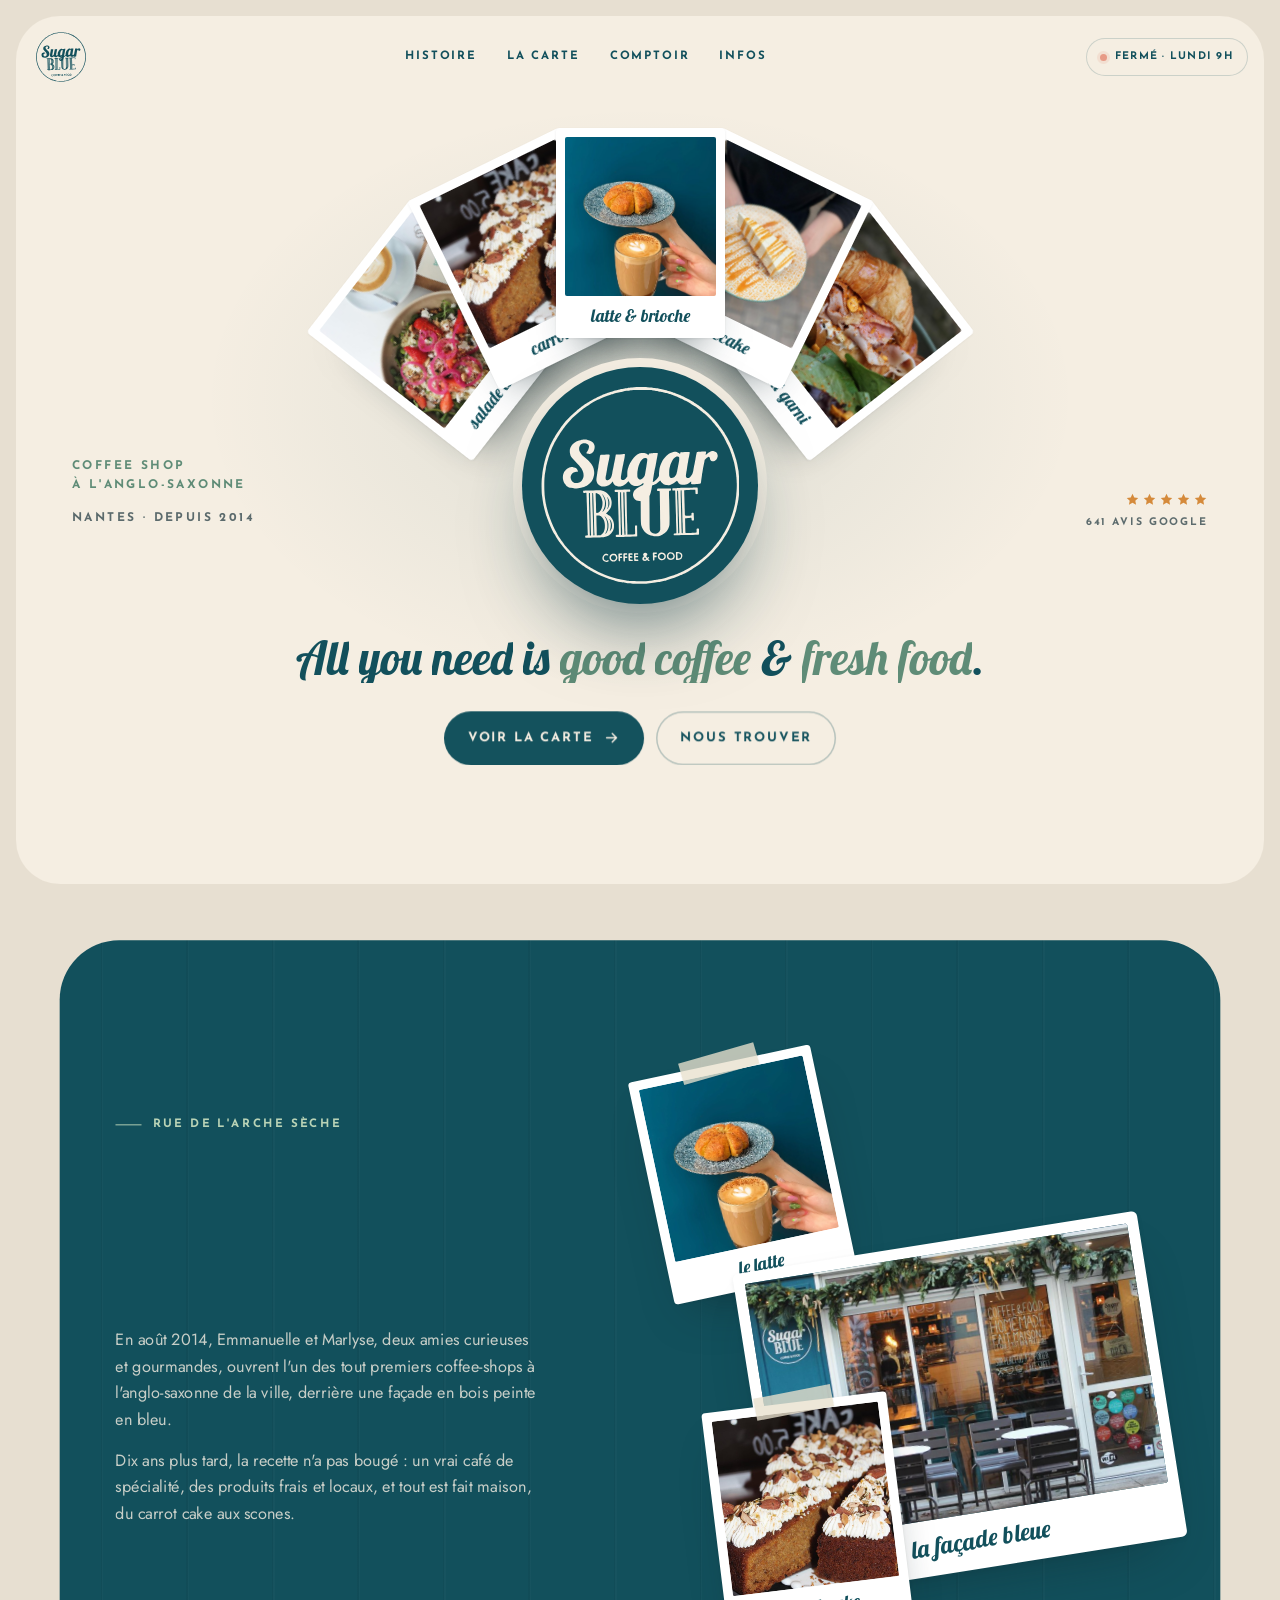
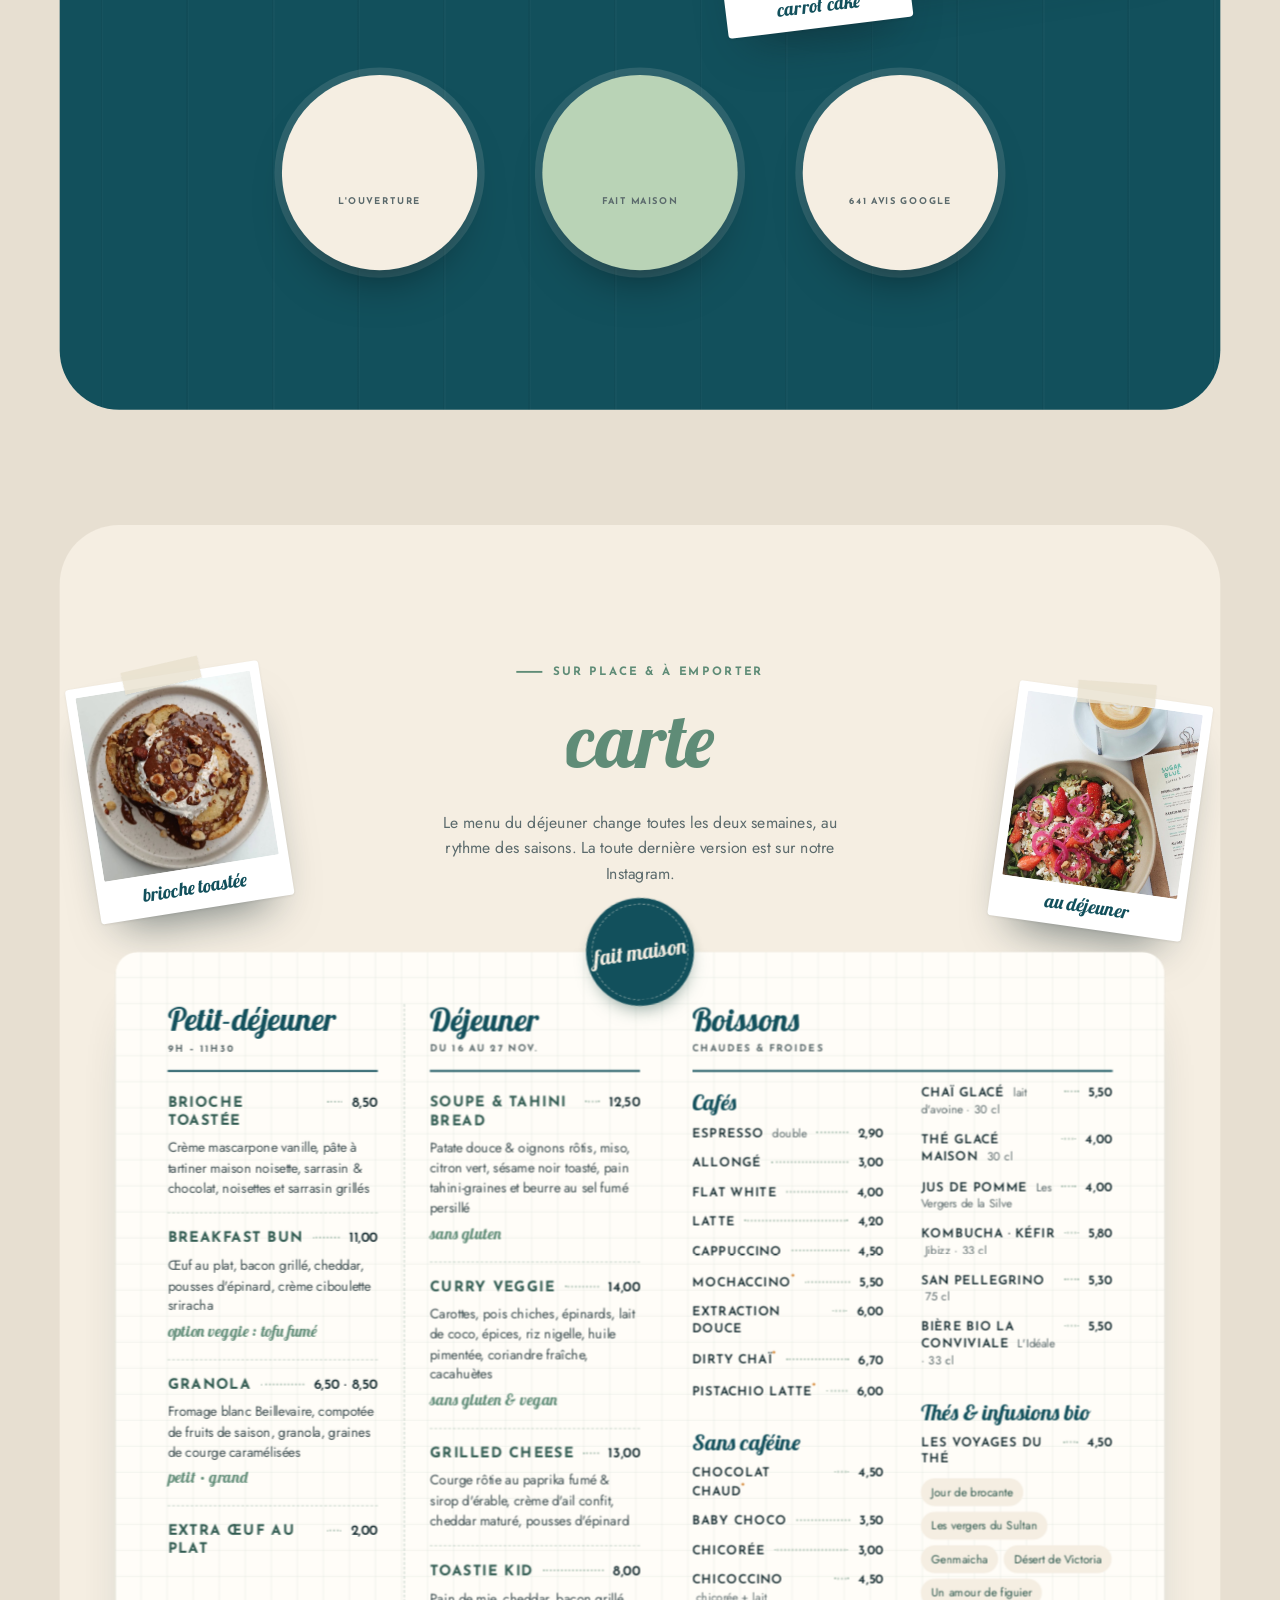
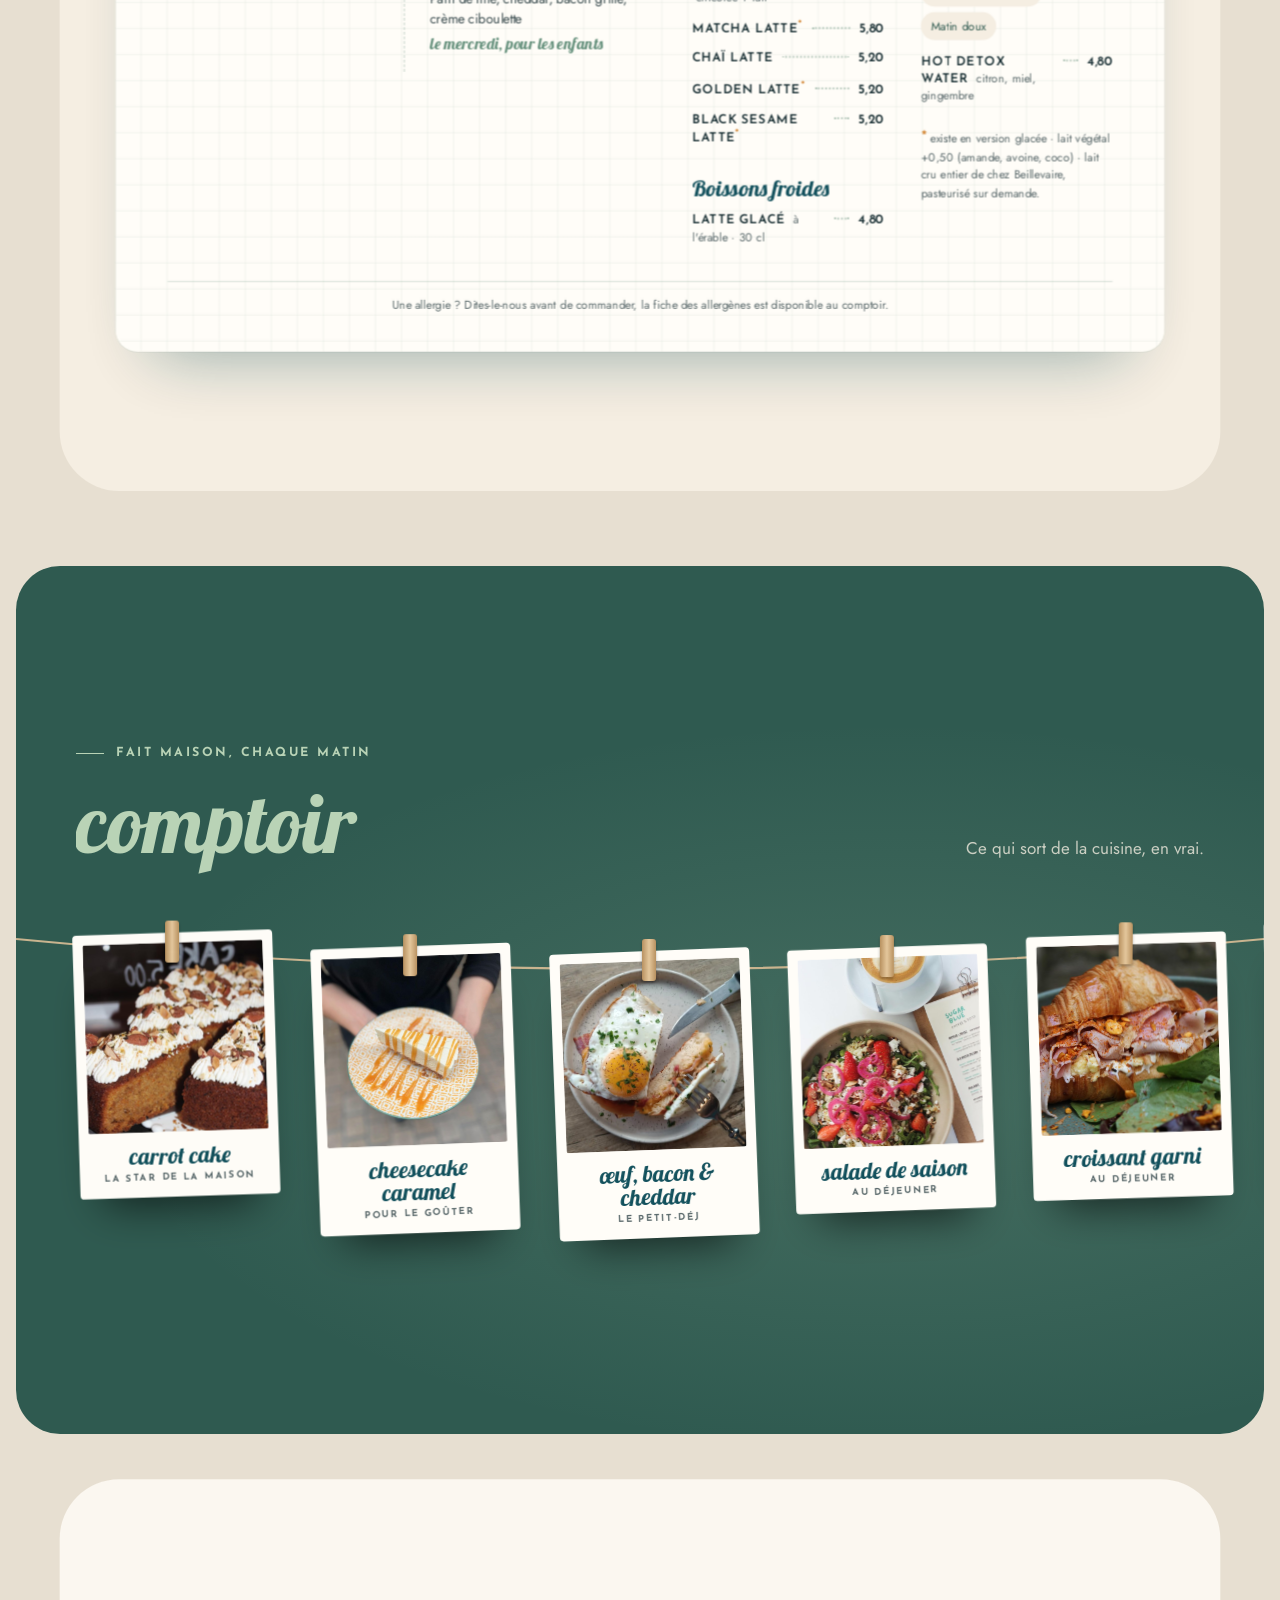
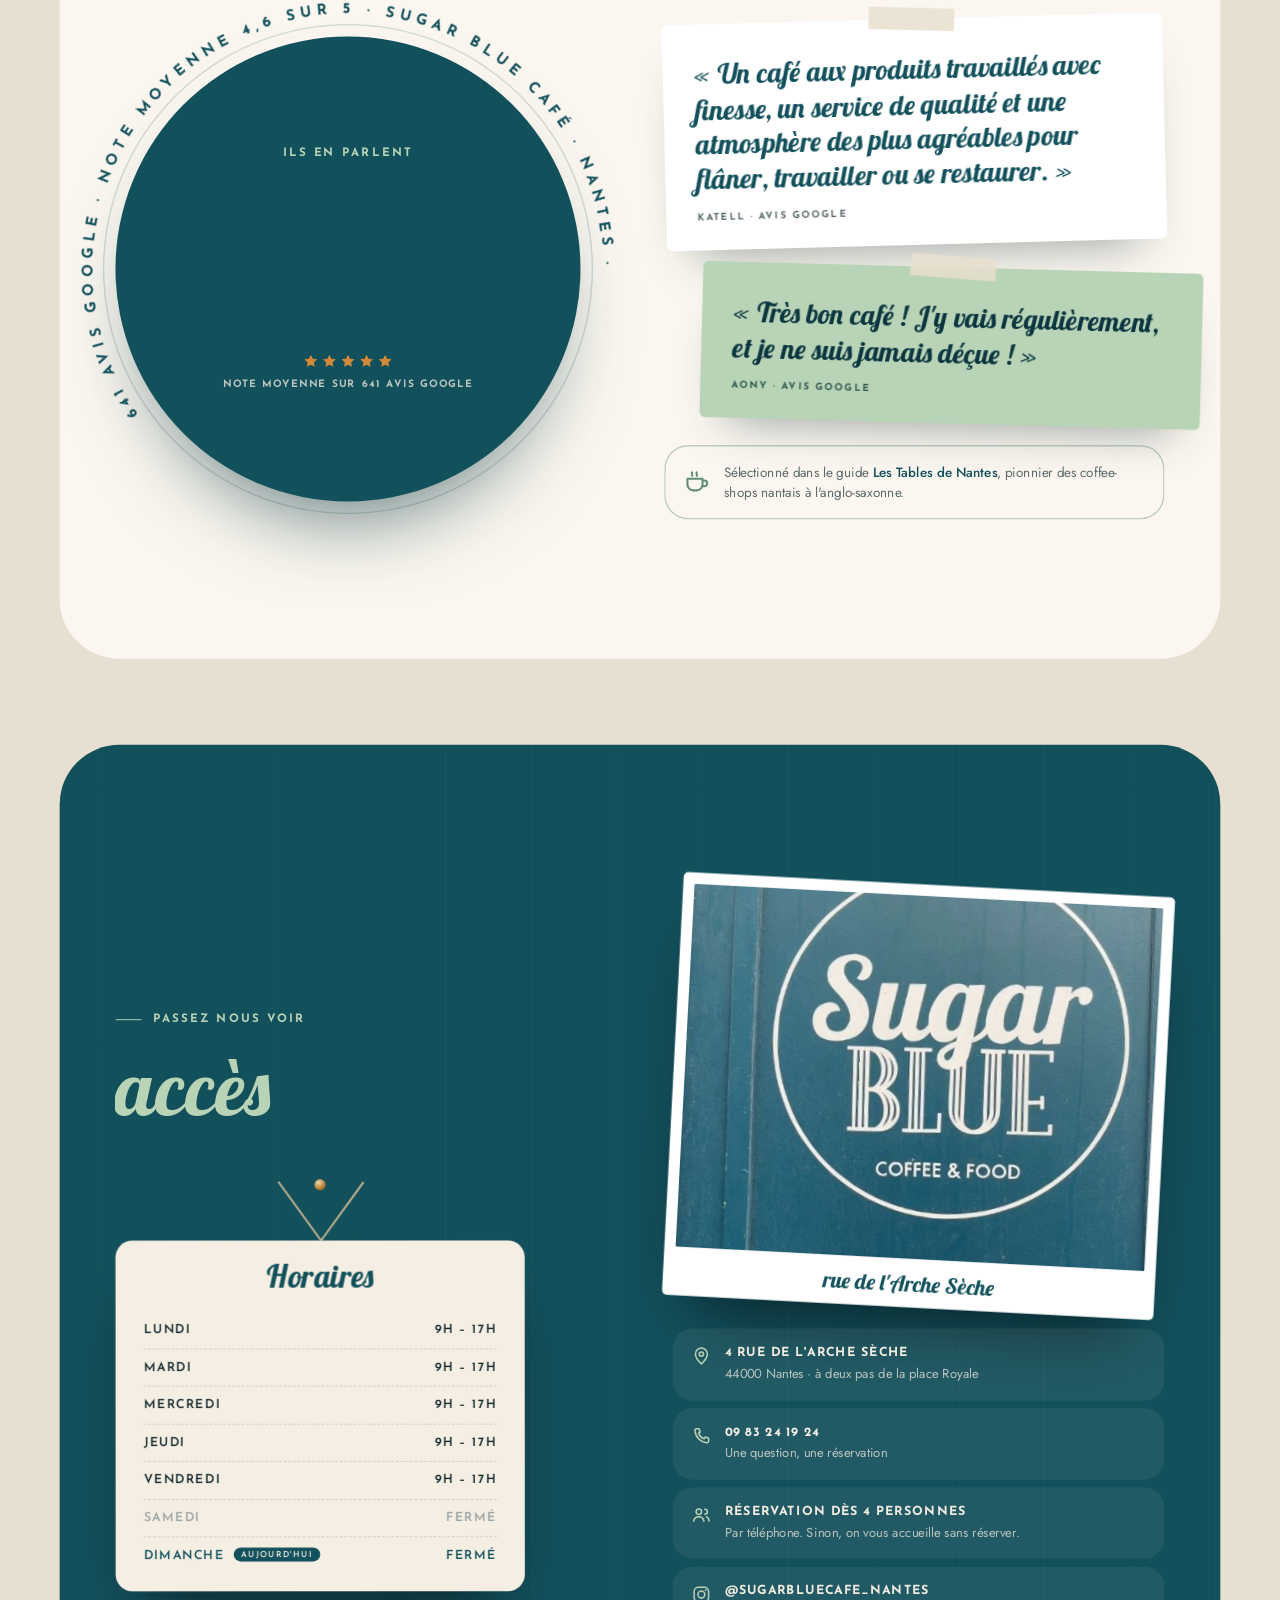
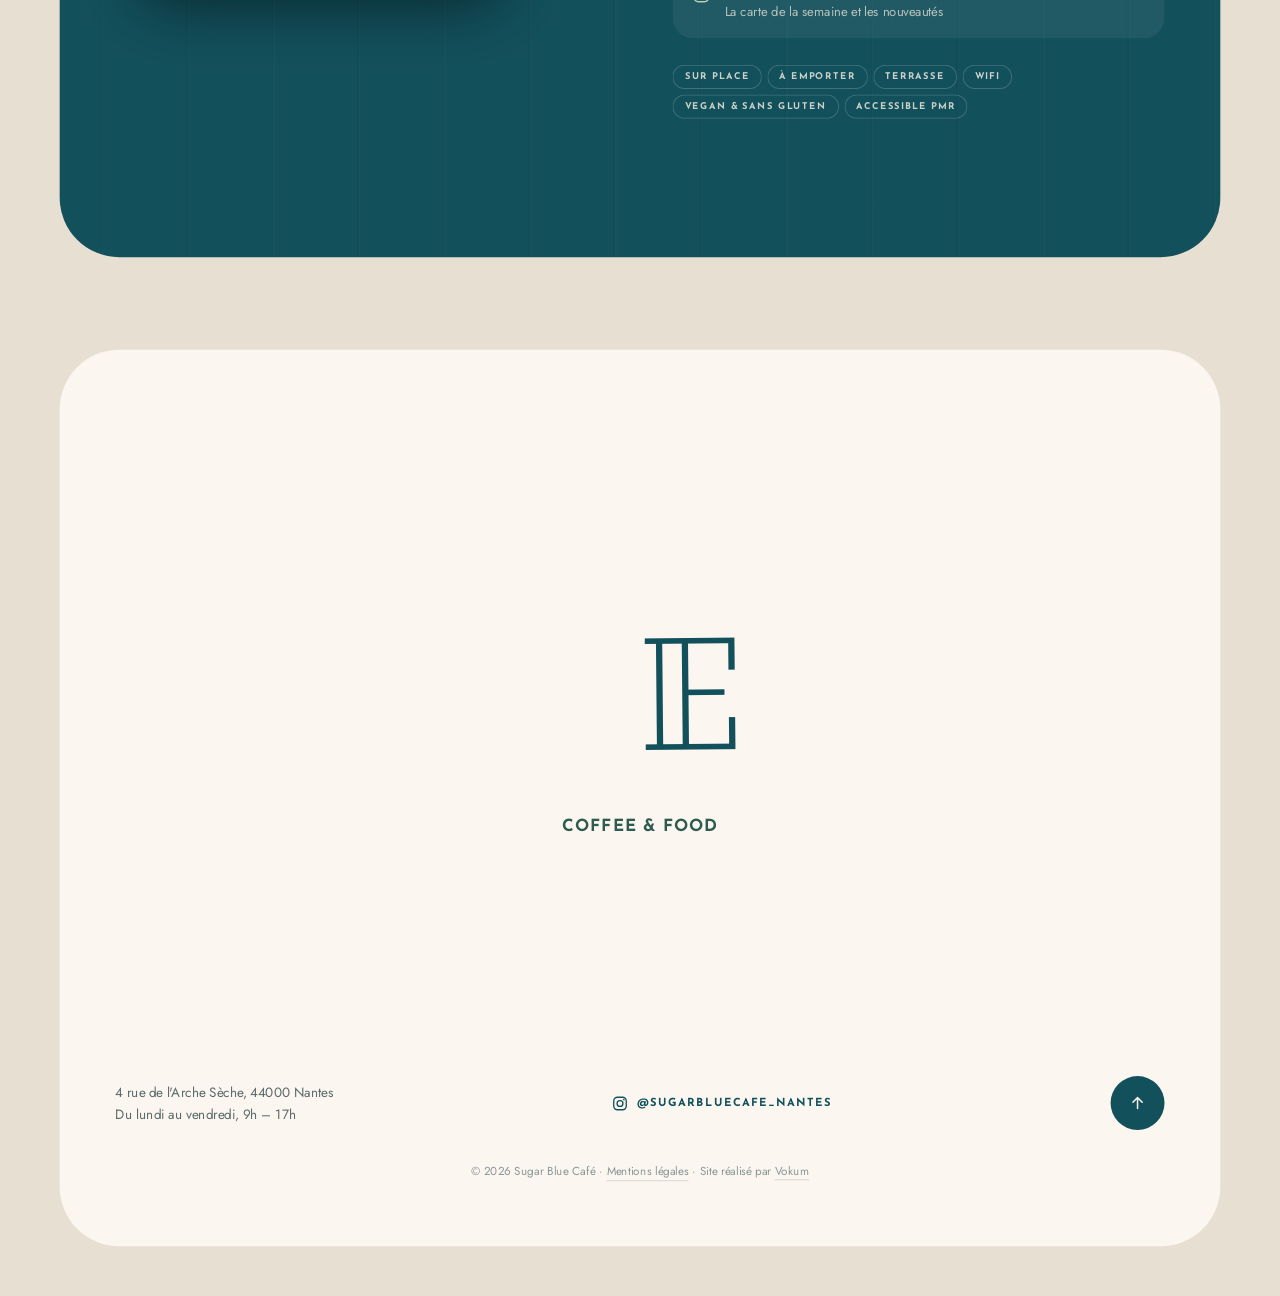
==== commit 8d4701c3: "Corde à linge : photos préchargées Co-Authored-By: Claude Opus 5.5 <noreply@anthropic.com> Claude-Se" ====
--- a/index.html
+++ b/index.html
@@ -260,7 +260,7 @@
   </div>
   <div class="clothes d-only" id="clothes">
     <svg class="rope" preserveAspectRatio="none" viewBox="0 0 1000 100" aria-hidden="true"><path d="M0 20 Q500 70 1000 20" fill="none" stroke="#c9b48f" stroke-width="2.2" vector-effect="non-scaling-stroke"/></svg>
-    <div class="cl-track" id="clTrack"><figure class="cl" style="--k:0"><span class="cl-pin"></span><div class="cl-card"><div class="cl-ph"><img src="img/carrot-cake.jpg" alt="carrot cake" loading="lazy"></div><figcaption>carrot cake<small>la star de la maison</small></figcaption></div></figure><figure class="cl" style="--k:1"><span class="cl-pin"></span><div class="cl-card"><div class="cl-ph"><img src="img/cheesecake.jpg" alt="cheesecake caramel" loading="lazy"></div><figcaption>cheesecake caramel<small>pour le goûter</small></figcaption></div></figure><figure class="cl" style="--k:2"><span class="cl-pin"></span><div class="cl-card"><div class="cl-ph"><img src="img/oeuf-bacon.jpg" alt="œuf, bacon & cheddar" loading="lazy"></div><figcaption>œuf, bacon & cheddar<small>le petit-déj</small></figcaption></div></figure><figure class="cl" style="--k:3"><span class="cl-pin"></span><div class="cl-card"><div class="cl-ph"><img src="img/salade-latte.jpg" alt="salade de saison" loading="lazy"></div><figcaption>salade de saison<small>au déjeuner</small></figcaption></div></figure><figure class="cl" style="--k:4"><span class="cl-pin"></span><div class="cl-card"><div class="cl-ph"><img src="img/croissant.jpg" alt="croissant garni" loading="lazy"></div><figcaption>croissant garni<small>au déjeuner</small></figcaption></div></figure><figure class="cl" style="--k:5"><span class="cl-pin"></span><div class="cl-card"><div class="cl-ph"><img src="img/grilled-cheese.jpg" alt="grilled cheese" loading="lazy"></div><figcaption>grilled cheese<small>le classique</small></figcaption></div></figure><figure class="cl" style="--k:6"><span class="cl-pin"></span><div class="cl-card"><div class="cl-ph"><img src="img/tartines.jpg" alt="tartines" loading="lazy"></div><figcaption>tartines<small>de saison</small></figcaption></div></figure><figure class="cl" style="--k:7"><span class="cl-pin"></span><div class="cl-card"><div class="cl-ph"><img src="img/kombucha.jpg" alt="kombucha Jibizz" loading="lazy"></div><figcaption>kombucha Jibizz<small>brassé à Nantes</small></figcaption></div></figure><figure class="cl" style="--k:8"><span class="cl-pin"></span><div class="cl-card"><div class="cl-ph"><img src="img/latte-brioche.jpg" alt="latte & brioche" loading="lazy"></div><figcaption>latte & brioche<small>à toute heure</small></figcaption></div></figure><figure class="cl" style="--k:9"><span class="cl-pin"></span><div class="cl-card"><div class="cl-ph"><img src="img/brioche-choco.jpg" alt="brioche toastée" loading="lazy"></div><figcaption>brioche toastée<small>9h – 11h30</small></figcaption></div></figure></div>
+    <div class="cl-track" id="clTrack"><figure class="cl" style="--k:0"><span class="cl-pin"></span><div class="cl-card"><div class="cl-ph"><img src="img/carrot-cake.jpg" alt="carrot cake" decoding="async"></div><figcaption>carrot cake<small>la star de la maison</small></figcaption></div></figure><figure class="cl" style="--k:1"><span class="cl-pin"></span><div class="cl-card"><div class="cl-ph"><img src="img/cheesecake.jpg" alt="cheesecake caramel" decoding="async"></div><figcaption>cheesecake caramel<small>pour le goûter</small></figcaption></div></figure><figure class="cl" style="--k:2"><span class="cl-pin"></span><div class="cl-card"><div class="cl-ph"><img src="img/oeuf-bacon.jpg" alt="œuf, bacon & cheddar" decoding="async"></div><figcaption>œuf, bacon & cheddar<small>le petit-déj</small></figcaption></div></figure><figure class="cl" style="--k:3"><span class="cl-pin"></span><div class="cl-card"><div class="cl-ph"><img src="img/salade-latte.jpg" alt="salade de saison" decoding="async"></div><figcaption>salade de saison<small>au déjeuner</small></figcaption></div></figure><figure class="cl" style="--k:4"><span class="cl-pin"></span><div class="cl-card"><div class="cl-ph"><img src="img/croissant.jpg" alt="croissant garni" decoding="async"></div><figcaption>croissant garni<small>au déjeuner</small></figcaption></div></figure><figure class="cl" style="--k:5"><span class="cl-pin"></span><div class="cl-card"><div class="cl-ph"><img src="img/grilled-cheese.jpg" alt="grilled cheese" decoding="async"></div><figcaption>grilled cheese<small>le classique</small></figcaption></div></figure><figure class="cl" style="--k:6"><span class="cl-pin"></span><div class="cl-card"><div class="cl-ph"><img src="img/tartines.jpg" alt="tartines" decoding="async"></div><figcaption>tartines<small>de saison</small></figcaption></div></figure><figure class="cl" style="--k:7"><span class="cl-pin"></span><div class="cl-card"><div class="cl-ph"><img src="img/kombucha.jpg" alt="kombucha Jibizz" decoding="async"></div><figcaption>kombucha Jibizz<small>brassé à Nantes</small></figcaption></div></figure><figure class="cl" style="--k:8"><span class="cl-pin"></span><div class="cl-card"><div class="cl-ph"><img src="img/latte-brioche.jpg" alt="latte & brioche" decoding="async"></div><figcaption>latte & brioche<small>à toute heure</small></figcaption></div></figure><figure class="cl" style="--k:9"><span class="cl-pin"></span><div class="cl-card"><div class="cl-ph"><img src="img/brioche-choco.jpg" alt="brioche toastée" decoding="async"></div><figcaption>brioche toastée<small>9h – 11h30</small></figcaption></div></figure></div>
   </div>
 </section>
 
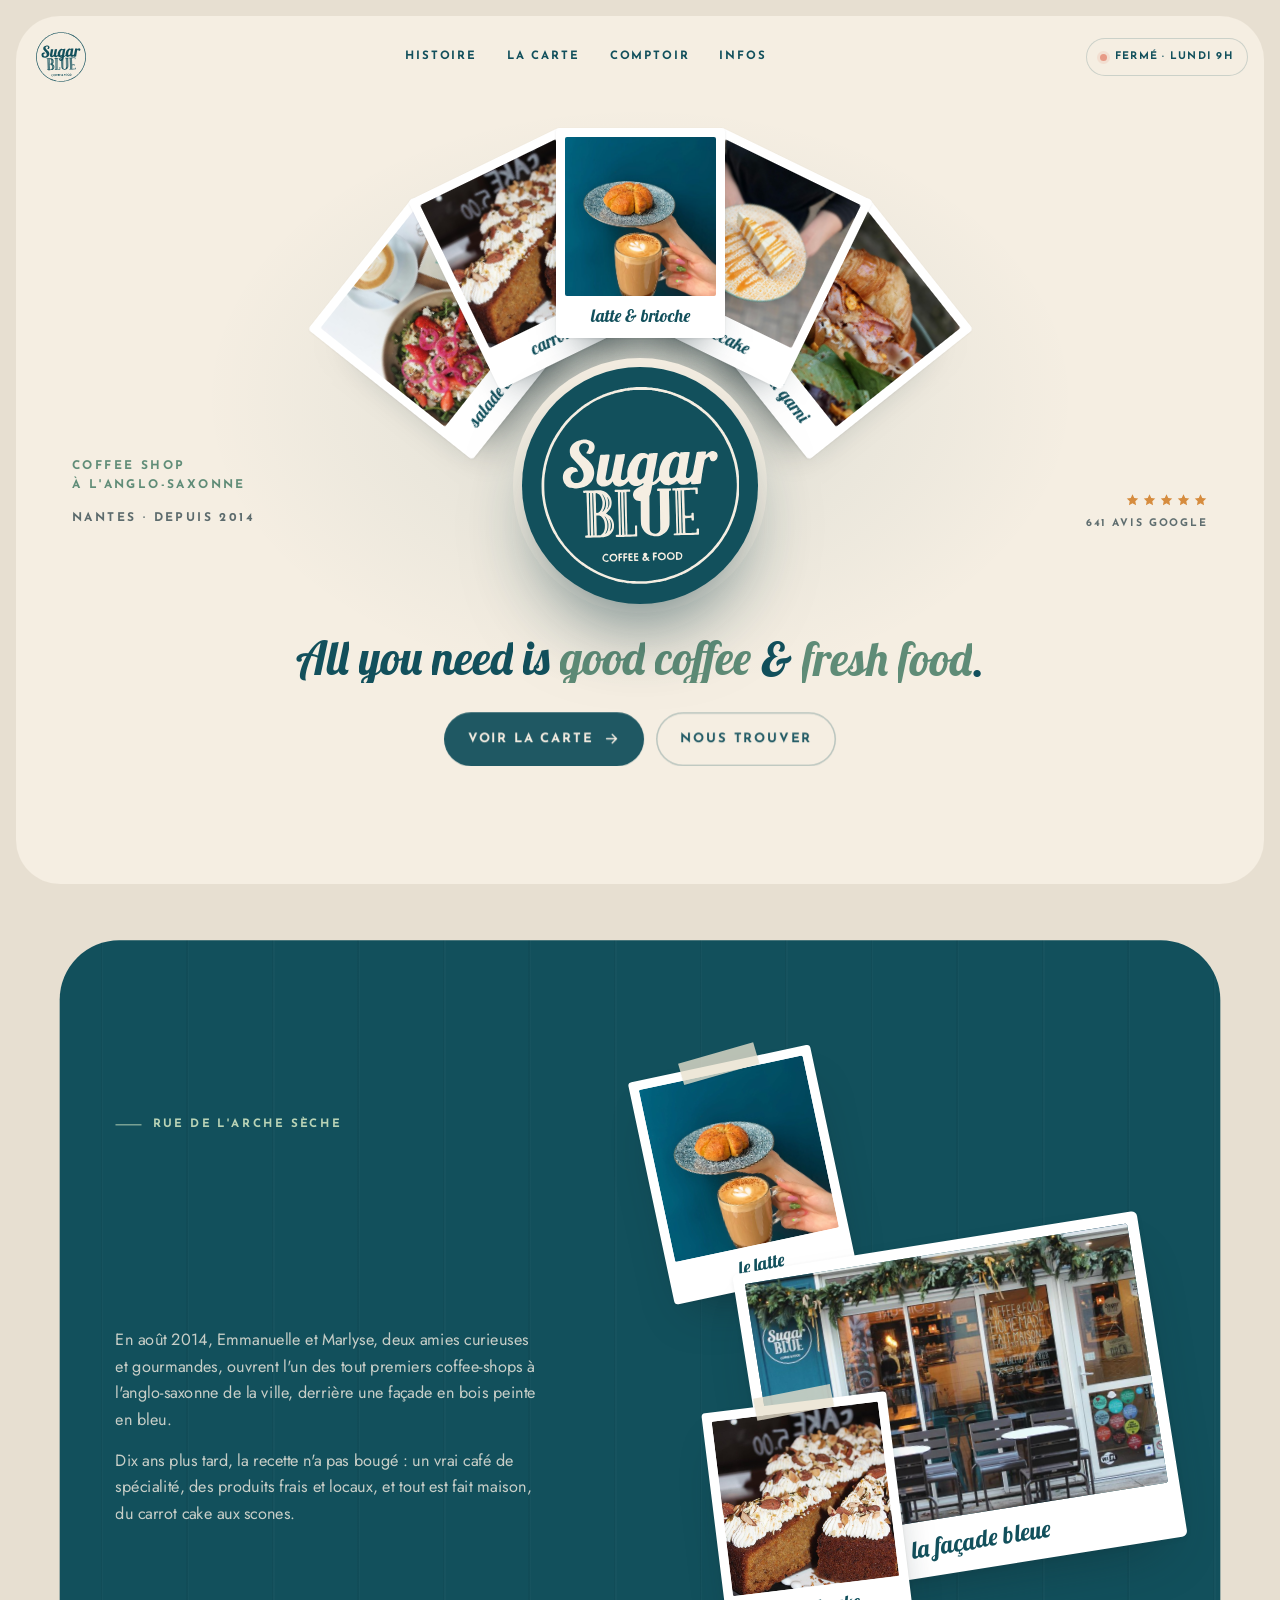
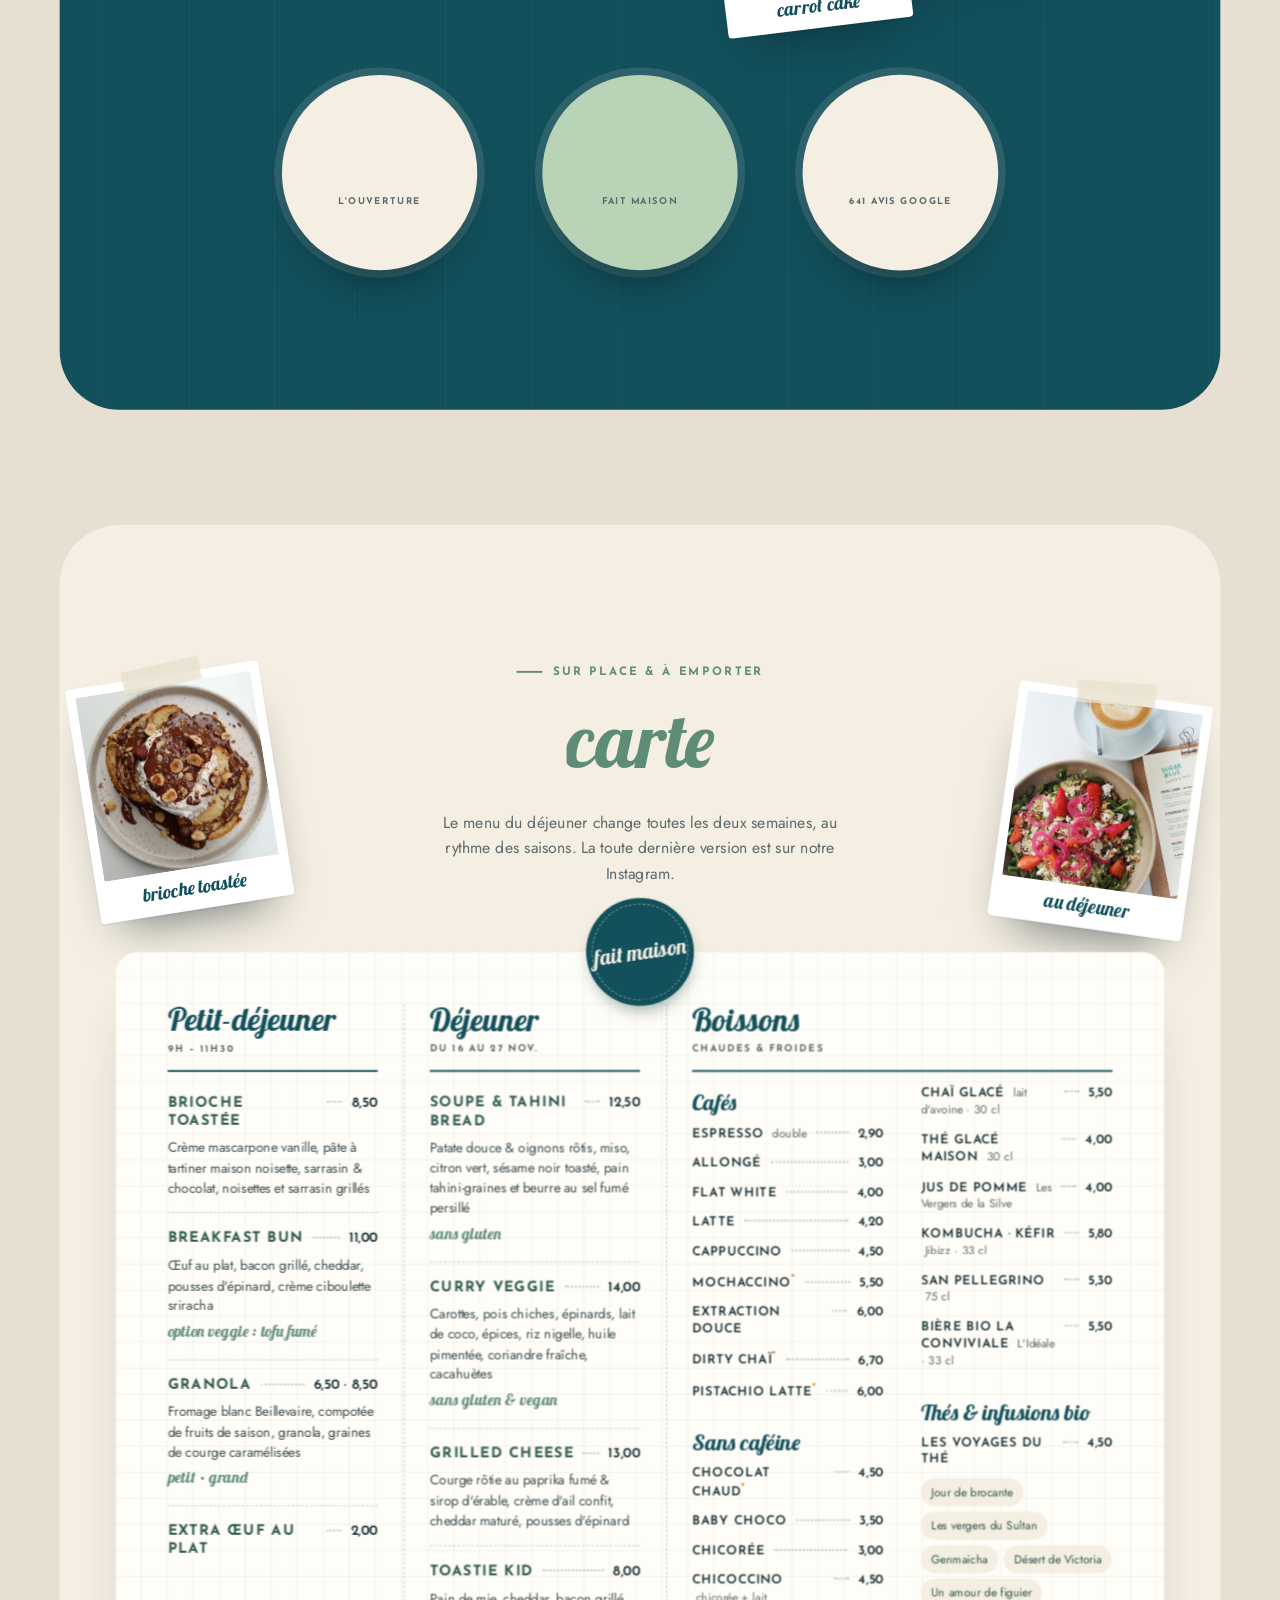
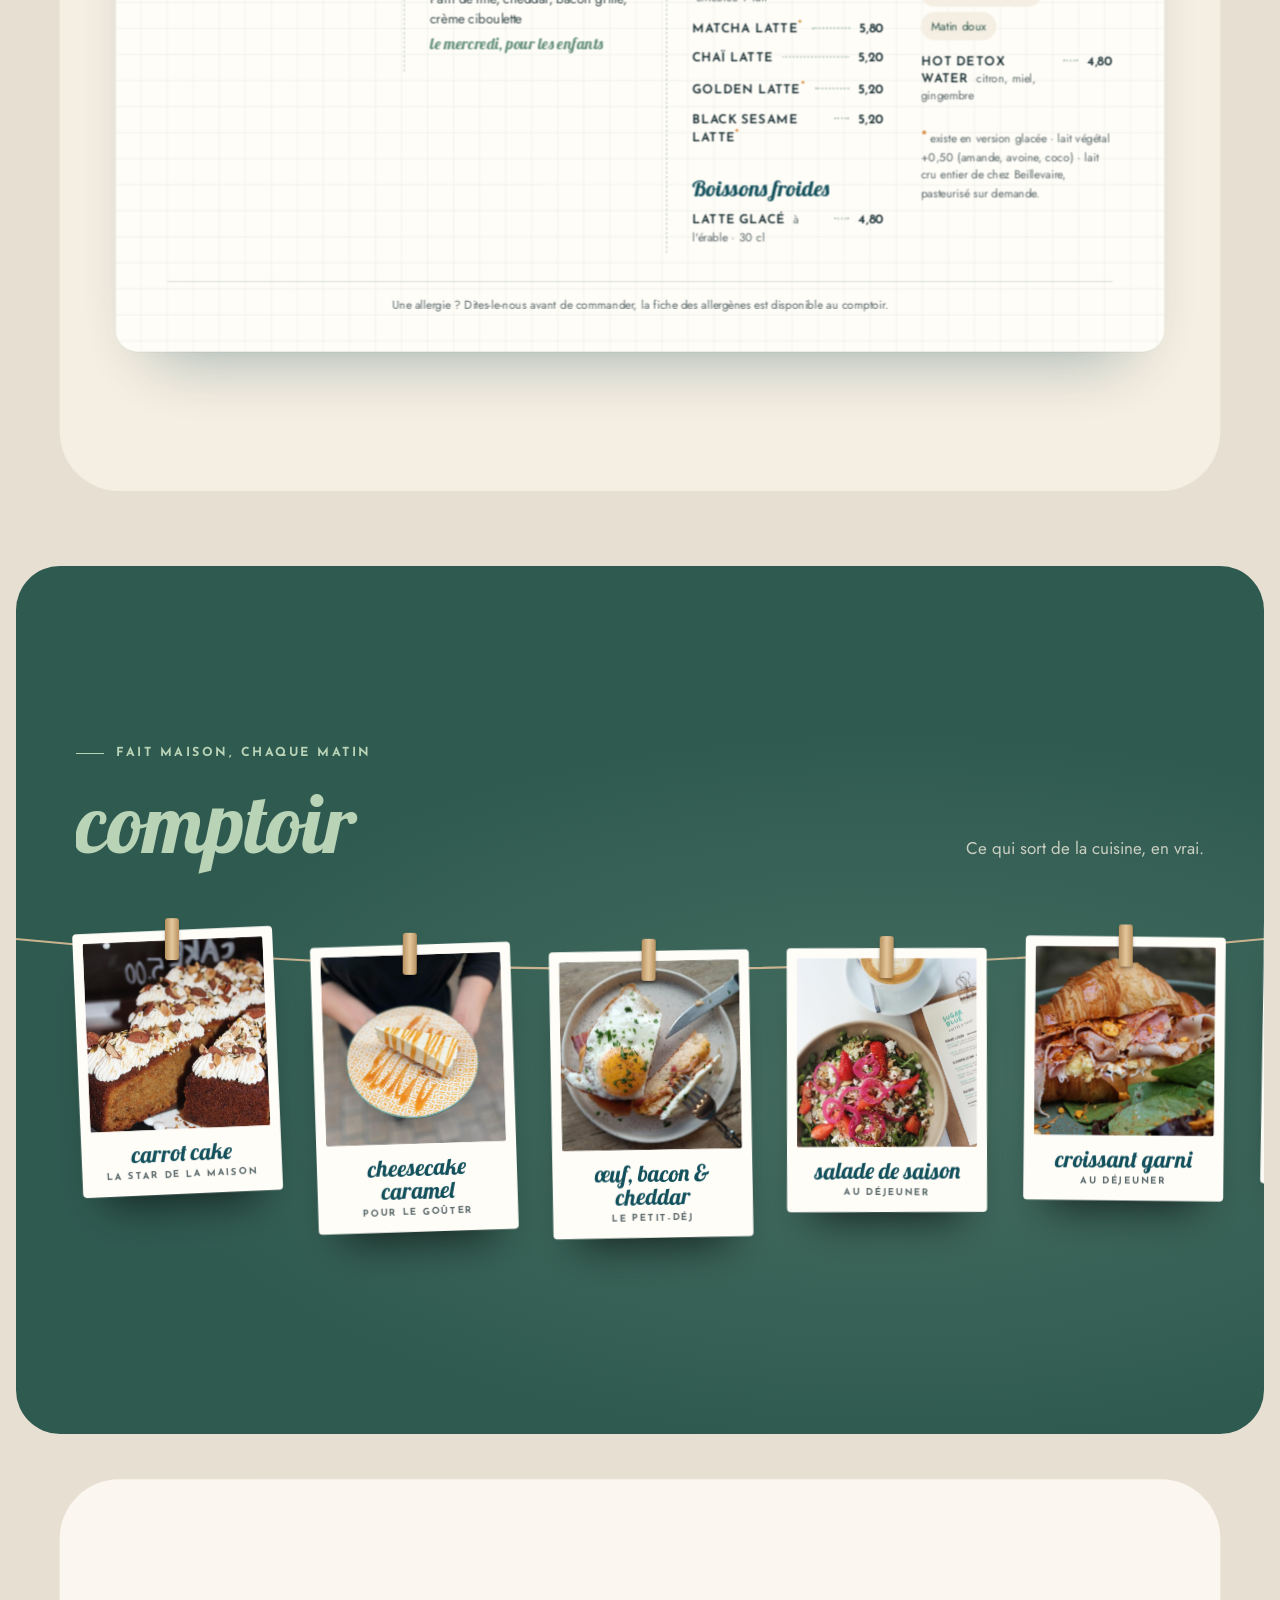
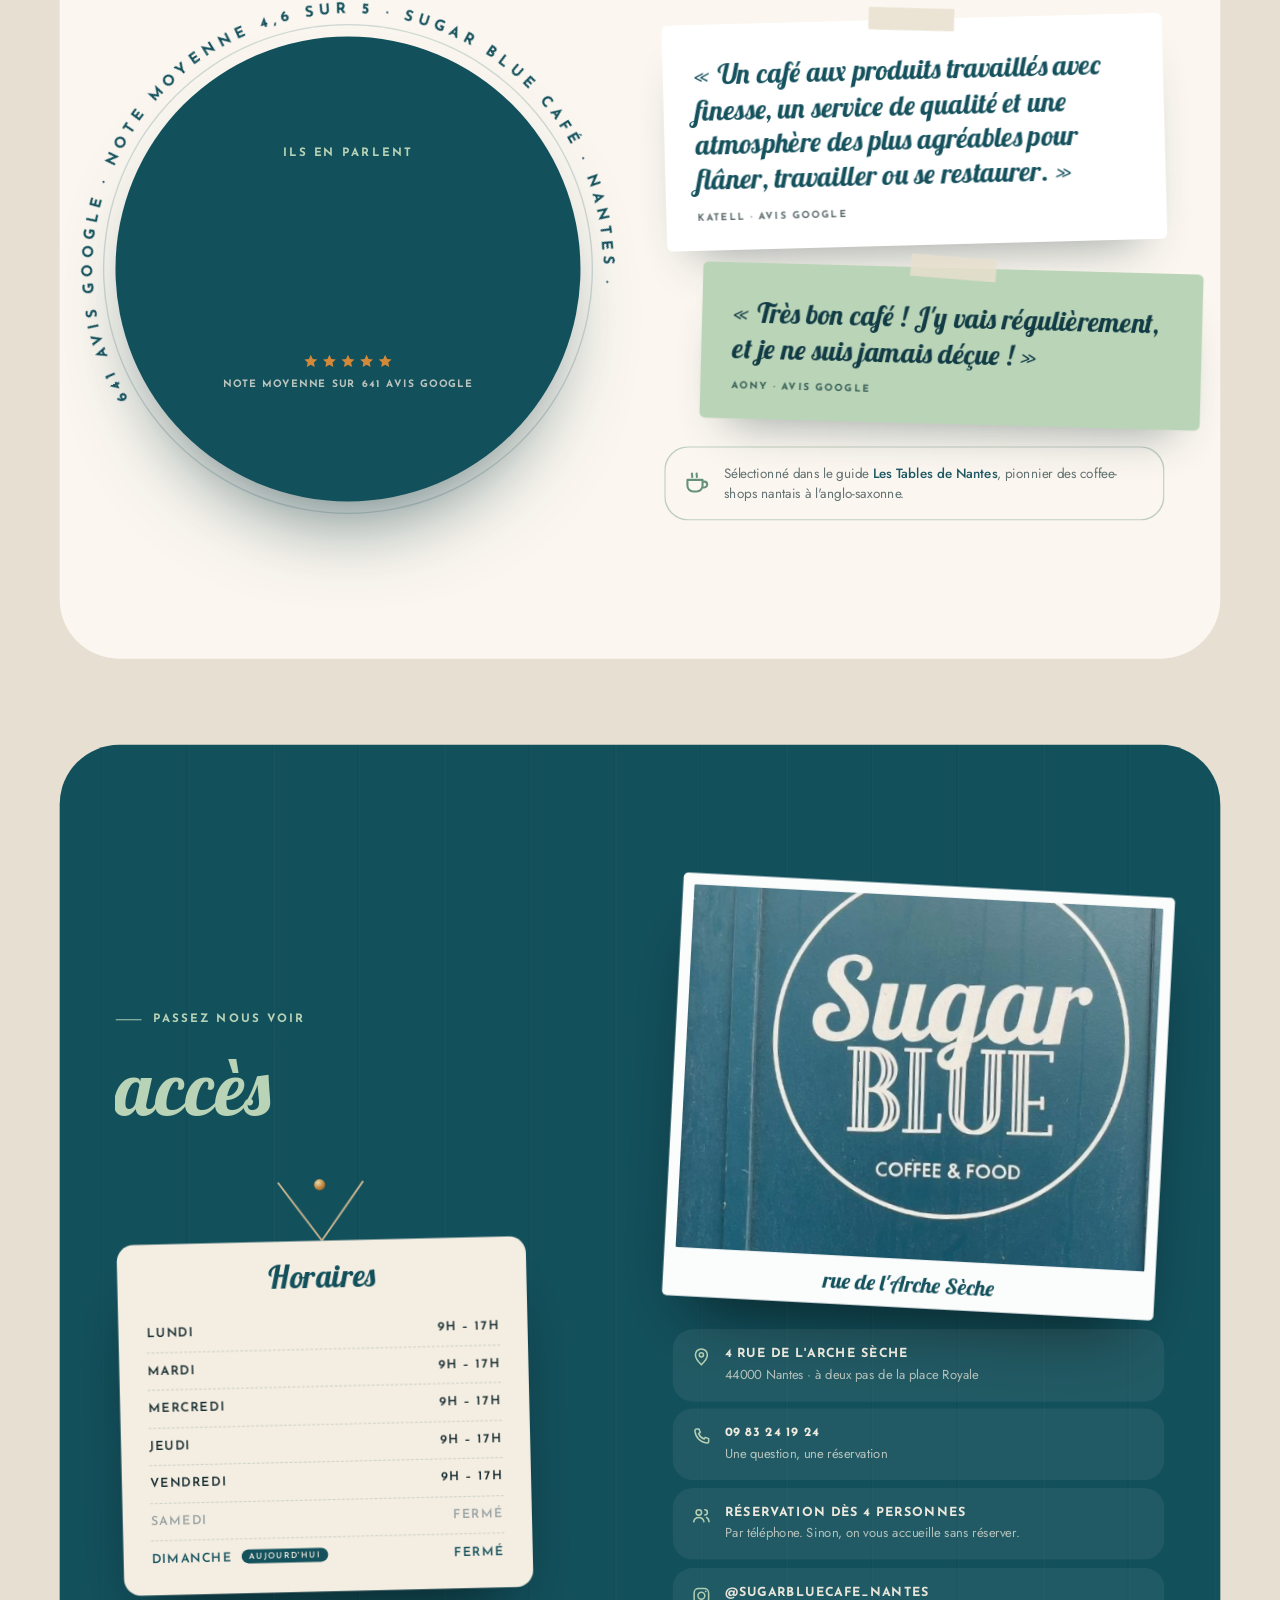
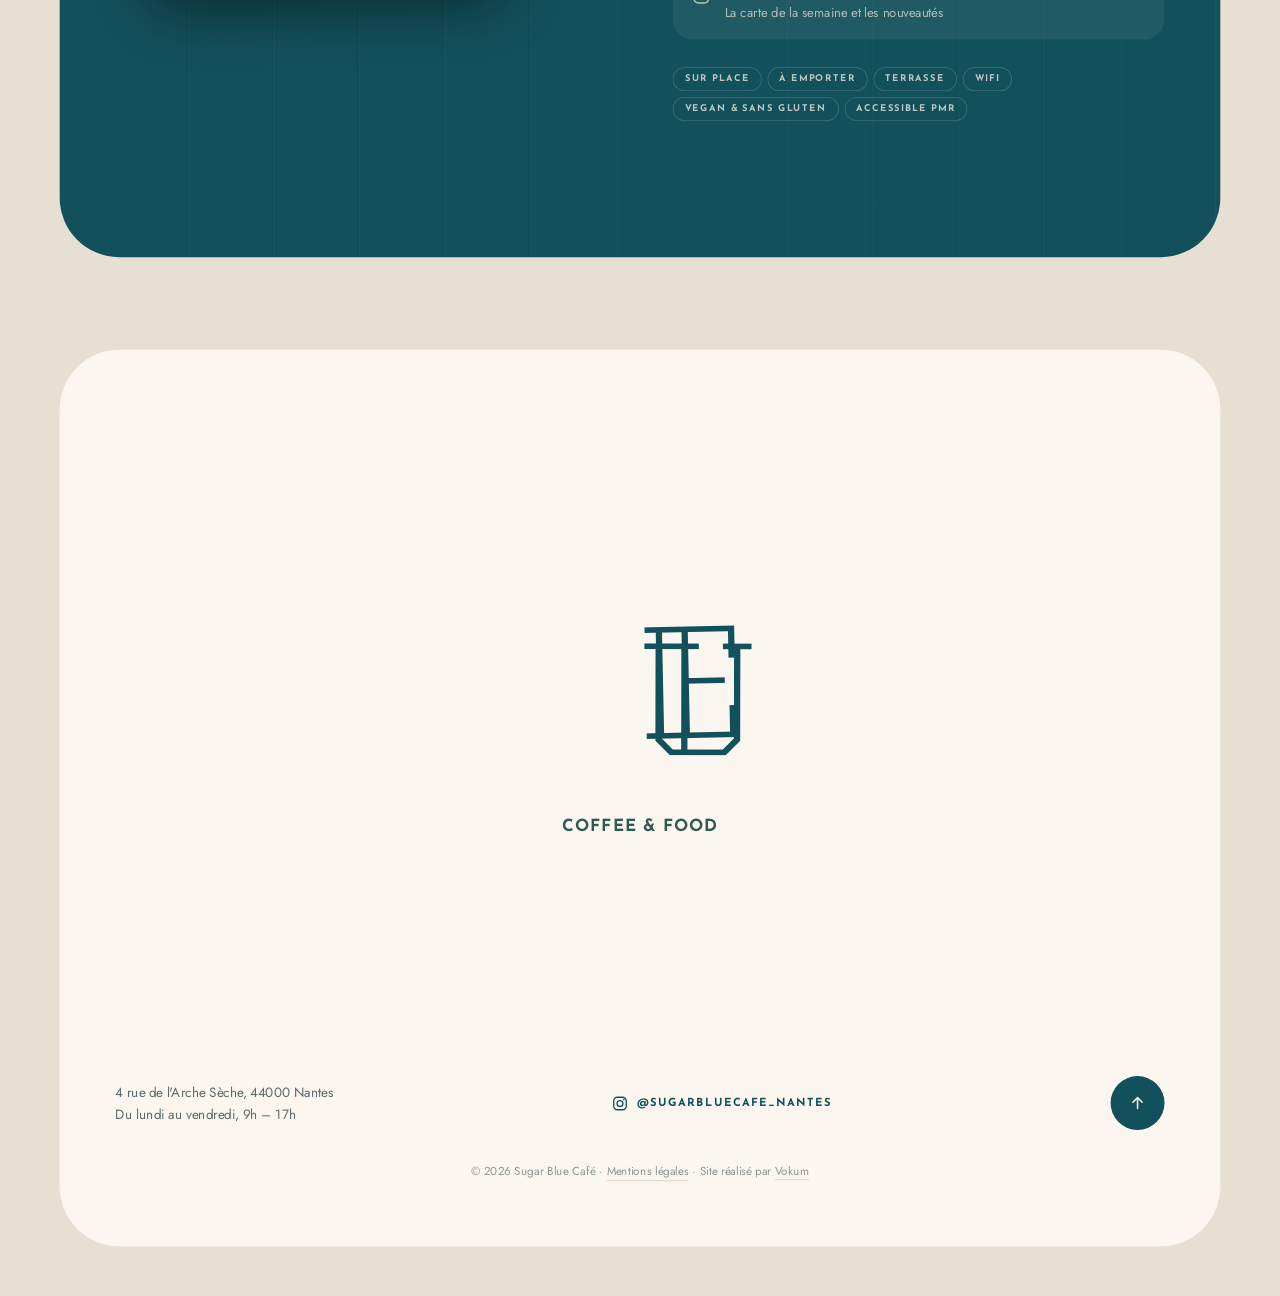
==== commit cbd2f462: "Mobile : même direction que l'ordinateur (hero éventail, histoire bois bleu, corde à linge au doigt," ====
--- a/index.html
+++ b/index.html
@@ -28,7 +28,7 @@
 <link rel="preload" href="fonts/lobster-latin-400-normal.woff2" as="font" type="font/woff2" crossorigin>
 <link rel="preload" href="fonts/kumar-one-outline-latin-400-normal.woff2" as="font" type="font/woff2" crossorigin>
 <link rel="preload" href="fonts/jost-latin-400-normal.woff2" as="font" type="font/woff2" crossorigin>
-<link rel="stylesheet" href="css/style.css?v=1f4a757d">
+<link rel="stylesheet" href="css/style.css?v=51f9aa11">
 <script type="application/ld+json">
 {"@context":"https://schema.org","@type":"CafeOrCoffeeShop","name":"Sugar Blue Café","image":"img/devanture.jpg","telephone":"+33983241924","servesCuisine":["Café de spécialité","Brunch","Fait maison"],"priceRange":"10–20 €","address":{"@type":"PostalAddress","streetAddress":"4 rue de l'Arche Sèche","postalCode":"44000","addressLocality":"Nantes","addressCountry":"FR"},"geo":{"@type":"GeoCoordinates","latitude":47.2153281,"longitude":-1.5582419},"openingHoursSpecification":[{"@type":"OpeningHoursSpecification","dayOfWeek":["Monday","Tuesday","Wednesday","Thursday","Friday"],"opens":"09:00","closes":"17:00"}],"aggregateRating":{"@type":"AggregateRating","ratingValue":"4.6","reviewCount":"641"},"sameAs":["https://www.instagram.com/sugarbluecafe_nantes/"],"foundingDate":"2014"}
 </script>
@@ -352,6 +352,6 @@
 <script src="js/vendor/ScrollTrigger.min.js?v=2e3b8c36"></script>
 <script src="js/vendor/SplitText.min.js?v=6631fa05"></script>
 <script src="js/vendor/lenis.min.js?v=5a44a112"></script>
-<script src="js/main.js?v=b3771bab"></script>
+<script src="js/main.js?v=db40f1a5"></script>
 </body>
 </html>
--- a/css/style.css
+++ b/css/style.css
@@ -167,8 +167,38 @@
 .stars{display:flex;gap:2px;color:var(--caramel);margin-bottom:3px}
 .stars svg{width:13px;height:13px}
 
-/* ordinateur : BLUE géant, photos à travers les lettres (masqué sur mobile) */
-.hero-desk{display:none}
+
+/* ---------- hero : badge + éventail (ordinateur et mobile) ---------- */
+.btn--ghost{box-shadow:inset 0 0 0 1.5px rgba(18,80,92,.28);color:var(--blue)}
+.btn--ghost::before{background:rgba(18,80,92,.07)}
+.hero-desk{--pw:min(13.2vw,21svh,206px);--bd:min(18.5vw,29svh,290px);--ch:calc(var(--pw) * 1.05 + 52px);--sh:calc(8px + var(--ch) + 10px + var(--bd));display:none;flex-direction:column;align-items:center;min-height:calc(100svh - var(--gap)*2);padding:104px var(--pad) 44px;position:relative}
+.hero-desk::before{content:"";position:absolute;inset:0;pointer-events:none;background:radial-gradient(50% 48% at 50% 44%,rgba(18,80,92,.10),transparent 70%)}
+.hb-stage{position:relative;width:100%;height:var(--sh);flex:none}
+.hb-fan{position:absolute;inset:0;transform-origin:50% calc(100% - var(--bd) / 2)}
+.fp{position:absolute;left:50%;top:8px;width:var(--pw);margin:0 0 0 calc(var(--pw) / -2);transform-origin:50% calc(var(--sh) - var(--bd) / 2 - 8px);z-index:calc(3 - var(--i));will-change:transform}
+.fp:nth-child(1),.fp:nth-child(5){z-index:1}.fp:nth-child(2),.fp:nth-child(4){z-index:2}.fp:nth-child(3){z-index:3}
+.fp-card{background:#fff;padding:9px 9px 0;border-radius:4px;box-shadow:0 28px 44px -24px rgba(16,39,44,.6),0 1px 3px rgba(0,0,0,.08);transition:transform .7s var(--ease),box-shadow .7s var(--ease),filter .5s;cursor:default}
+.fp-ph{aspect-ratio:1/1.05;overflow:hidden;border-radius:2px;background:var(--blue)}
+.fp-ph img{width:100%;height:100%;object-fit:cover;transition:transform 1s var(--ease)}
+.fp figcaption{font:400 clamp(15px,1.35vw,21px)/1 var(--f-script);color:var(--blue);text-align:center;padding:11px 0 14px;white-space:nowrap}
+.hb-fan:hover .fp-card{filter:saturate(.75) brightness(.97)}
+.hb-fan .fp:hover{z-index:6}
+.hb-fan .fp:hover .fp-card{transform:translateY(-34px) scale(1.06);filter:none;box-shadow:0 44px 60px -26px rgba(16,39,44,.65)}
+.hb-fan .fp:hover img{transform:scale(1.06)}
+.hb-badge{position:absolute;left:50%;bottom:0;width:var(--bd);height:var(--bd);margin:0 0 0 calc(var(--bd) / -2);border-radius:50%;background:var(--blue);color:var(--cream);z-index:5;
+  box-shadow:0 40px 80px -25px rgba(11,54,64,.65),0 0 0 9px var(--cream)}
+.hb-l{position:absolute;left:8%;top:8%;width:84%;height:84%;fill:currentColor;overflow:visible}
+.hb-ring{-webkit-mask:conic-gradient(from 200deg,#000 var(--a,360deg),transparent 0);mask:conic-gradient(from 200deg,#000 var(--a,360deg),transparent 0)}
+.hb-side{position:absolute;bottom:calc(var(--bd) * .32);z-index:4}
+.hb-left{left:0;font:700 12px/1.6 var(--f-cap);letter-spacing:.2em;text-transform:uppercase;color:var(--sage)}
+.hb-left span{display:block;margin-top:14px;color:var(--muted)}
+.hb-right{right:0;text-align:right;display:flex;flex-direction:column;align-items:flex-end;gap:8px}
+.hb-right b{font:400 64px/1 var(--f-line);color:var(--blue)}
+.hb-right .stars svg{width:15px;height:15px}
+.hb-right small{font:700 10.5px/1 var(--f-cap);letter-spacing:.18em;text-transform:uppercase;color:var(--muted)}
+.hb-tag{margin-top:30px;text-align:center;font:400 clamp(38px,3.6vw,56px)/1.05 var(--f-script);color:var(--blue)}
+.hb-tag em{font-style:normal;color:var(--sage)}
+.hb-cta{display:flex;gap:12px;margin-top:28px}
 
 /* =========================================================
    HISTOIRE
@@ -336,36 +366,7 @@
   .hero::before,.hero-grain,.hero-grid{display:none}
   .hdr:not(.is-solid) .hdr-mark,.hdr:not(.is-solid) .hdr-nav{color:var(--blue)}
   .hdr:not(.is-solid) .status{color:var(--blue);box-shadow:inset 0 0 0 1px rgba(18,80,92,.18)}
-  .hero-desk{--pw:min(13.2vw,21svh,206px);--bd:min(18.5vw,29svh,290px);--ch:calc(var(--pw) * 1.05 + 52px);--sh:calc(8px + var(--ch) + 10px + var(--bd));display:flex;flex-direction:column;align-items:center;min-height:calc(100svh - var(--gap)*2);padding:104px var(--pad) 44px;position:relative}
-  .hero-desk::before{content:"";position:absolute;inset:0;pointer-events:none;background:radial-gradient(50% 48% at 50% 44%,rgba(18,80,92,.10),transparent 70%)}
-  .hb-stage{position:relative;width:100%;height:var(--sh);flex:none}
-  .hb-fan{position:absolute;inset:0;transform-origin:50% calc(100% - var(--bd) / 2)}
-  .fp{position:absolute;left:50%;top:8px;width:var(--pw);margin:0 0 0 calc(var(--pw) / -2);transform-origin:50% calc(var(--sh) - var(--bd) / 2 - 8px);z-index:calc(3 - var(--i));will-change:transform}
-  .fp:nth-child(1),.fp:nth-child(5){z-index:1}.fp:nth-child(2),.fp:nth-child(4){z-index:2}.fp:nth-child(3){z-index:3}
-  .fp-card{background:#fff;padding:9px 9px 0;border-radius:4px;box-shadow:0 28px 44px -24px rgba(16,39,44,.6),0 1px 3px rgba(0,0,0,.08);transition:transform .7s var(--ease),box-shadow .7s var(--ease),filter .5s;cursor:default}
-  .fp-ph{aspect-ratio:1/1.05;overflow:hidden;border-radius:2px;background:var(--blue)}
-  .fp-ph img{width:100%;height:100%;object-fit:cover;transition:transform 1s var(--ease)}
-  .fp figcaption{font:400 clamp(15px,1.35vw,21px)/1 var(--f-script);color:var(--blue);text-align:center;padding:11px 0 14px;white-space:nowrap}
-  .hb-fan:hover .fp-card{filter:saturate(.75) brightness(.97)}
-  .hb-fan .fp:hover{z-index:6}
-  .hb-fan .fp:hover .fp-card{transform:translateY(-34px) scale(1.06);filter:none;box-shadow:0 44px 60px -26px rgba(16,39,44,.65)}
-  .hb-fan .fp:hover img{transform:scale(1.06)}
-  .hb-badge{position:absolute;left:50%;bottom:0;width:var(--bd);height:var(--bd);margin:0 0 0 calc(var(--bd) / -2);border-radius:50%;background:var(--blue);color:var(--cream);z-index:5;
-    box-shadow:0 40px 80px -25px rgba(11,54,64,.65),0 0 0 9px var(--cream)}
-  .hb-l{position:absolute;left:8%;top:8%;width:84%;height:84%;fill:currentColor;overflow:visible}
-  .hb-ring{-webkit-mask:conic-gradient(from 200deg,#000 var(--a,360deg),transparent 0);mask:conic-gradient(from 200deg,#000 var(--a,360deg),transparent 0)}
-  .hb-side{position:absolute;bottom:calc(var(--bd) * .32);z-index:4}
-  .hb-left{left:0;font:700 12px/1.6 var(--f-cap);letter-spacing:.2em;text-transform:uppercase;color:var(--sage)}
-  .hb-left span{display:block;margin-top:14px;color:var(--muted)}
-  .hb-right{right:0;text-align:right;display:flex;flex-direction:column;align-items:flex-end;gap:8px}
-  .hb-right b{font:400 64px/1 var(--f-line);color:var(--blue)}
-  .hb-right .stars svg{width:15px;height:15px}
-  .hb-right small{font:700 10.5px/1 var(--f-cap);letter-spacing:.18em;text-transform:uppercase;color:var(--muted)}
-  .hb-tag{margin-top:30px;text-align:center;font:400 clamp(38px,3.6vw,56px)/1.05 var(--f-script);color:var(--blue)}
-  .hb-tag em{font-style:normal;color:var(--sage)}
-  .hb-cta{display:flex;gap:12px;margin-top:28px}
-  .btn--ghost{box-shadow:inset 0 0 0 1.5px rgba(18,80,92,.28);color:var(--blue)}
-  .btn--ghost::before{background:rgba(18,80,92,.07)}
+  .hero-desk{display:flex}
   .lk-s{font-size:clamp(140px,13.5vw,220px)}
   .lk-b{font-size:clamp(116px,11.3vw,186px)}
   .title{font-size:clamp(58px,6vw,96px)}
@@ -515,3 +516,104 @@
   .infos-side{gap:22px}
 }
 @media (min-width:960px){.score-n{align-items:baseline}.score-n span:nth-child(2){font-family:var(--f-line);font-size:1em;margin:0 -.06em}}
+
+/* =========================================================
+   MOBILE — même direction que l'ordinateur
+   ========================================================= */
+@media (max-width:959px){
+  /* hero : badge + éventail */
+  .hero{background:var(--cream);color:var(--blue);padding:0;min-height:0}
+  .hero::before,.hero-grain,.hero-grid{display:none}
+  .hdr:not(.is-solid) .hdr-mark{color:var(--blue)}
+  .hdr:not(.is-solid) .status{color:var(--blue);box-shadow:inset 0 0 0 1px rgba(18,80,92,.18)}
+  .hdr:not(.is-solid) .burger{background:var(--blue);color:var(--cream)}
+  .hero-desk{display:flex;justify-content:center;--pw:min(25vw,108px);--bd:min(47vw,196px);--ch:calc(var(--pw) * 1.05 + 36px);padding:92px var(--pad) 34px}
+  .fp-card{padding:6px 6px 0}
+  .fp figcaption{font-size:11.5px;padding:8px 0 10px;overflow:hidden;text-overflow:ellipsis}
+  .hb-side{display:none}
+  .hb-badge{box-shadow:0 30px 60px -22px rgba(11,54,64,.6),0 0 0 7px var(--cream)}
+  .hb-tag{margin-top:26px;font-size:clamp(28px,8.4vw,38px);max-width:12em}
+  .hb-cta{margin-top:24px;gap:8px}
+  .hb-cta .btn{height:50px;padding:0 18px;font-size:11px;letter-spacing:.12em;white-space:nowrap}
+  .hb-cta .btn svg{width:15px}
+  .hb-fan:hover .fp-card{filter:none}
+
+  /* histoire : bois bleu, trio de polaroids, badges ronds */
+  .story{background:var(--blue);color:var(--cream)}
+  .story::before{content:"";position:absolute;inset:0;z-index:-1;opacity:.5;
+    background:repeating-linear-gradient(90deg,transparent 0 44px,rgba(0,0,0,.09) 44px 45.5px,rgba(255,255,255,.04) 45.5px 47px,transparent 47px 92px)}
+  .story .eyebrow{color:var(--mint)}
+  .story .title{color:var(--cream)}
+  .story .title .script{color:var(--mint)}
+  .story-body p{color:rgba(245,238,226,.8)}
+  .story-grid{position:relative;padding-bottom:150px}
+  .polaroid{position:relative;z-index:2;margin-top:58px;width:88%}
+  .story-extra{display:block;position:absolute;left:0;right:0;bottom:0;height:200px;pointer-events:none}
+  .story-extra .tp{width:118px;padding:7px 7px 0}
+  .story-extra .tp figcaption{font-size:15px;padding:8px 0 10px}
+  .tp--a{left:6px;bottom:-14px;transform:rotate(-10deg);z-index:3}
+  .tp--b{right:6px;bottom:-4px;transform:rotate(9deg);z-index:3}
+  .stats{grid-template-columns:repeat(3,auto);justify-content:center;gap:10px;margin-top:70px}
+  .stats li{width:min(29vw,118px);height:min(29vw,118px);border-radius:50%;padding:0;display:flex;flex-direction:column;align-items:center;justify-content:center;background:var(--cream);box-shadow:0 20px 34px -18px rgba(0,0,0,.55),0 0 0 5px rgba(245,238,226,.12)}
+  .stats li:nth-child(2){background:var(--mint)}
+  .stats b{font-size:26px}
+  .stats li>span{margin-top:6px;font-size:8.5px;letter-spacing:.12em}
+
+  /* carte : crème, tampon bleu */
+  .carte{background:var(--cream)}
+  .sheet-stamp{background:var(--blue)}
+
+  /* comptoir : corde à linge à faire glisser */
+  .deck,.deck-ui{display:none!important}
+  .counter-copy .lead span{display:none}
+  .counter{padding-bottom:70px}
+  .clothes{display:block;margin-top:34px;overflow-x:auto;overflow-y:hidden;scroll-snap-type:x mandatory;scrollbar-width:none;-webkit-overflow-scrolling:touch;overscroll-behavior-x:contain}
+  .clothes::-webkit-scrollbar{display:none}
+  .rope{display:none}
+  .cl-track{position:relative;display:flex;gap:22px;width:max-content;padding:0 19vw 26px}
+  .cl-track::before{content:"";position:absolute;left:0;right:0;top:24px;height:2px;background:#c9b48f;border-radius:2px}
+  .cl{position:relative;flex:none;margin:0;width:62vw;max-width:280px;padding-top:34px;scroll-snap-align:center}
+  .cl-pin{position:absolute;left:50%;top:12px;width:13px;height:38px;margin-left:-6.5px;border-radius:3px;z-index:3;background:linear-gradient(90deg,#b8915f,#e4c79c 50%,#b8915f);box-shadow:0 2px 3px rgba(0,0,0,.3)}
+  .cl-card{background:#fffdf8;padding:9px 9px 0;border-radius:4px;box-shadow:0 26px 40px -22px rgba(0,0,0,.65);transform:rotate(calc(var(--rt,0deg) + var(--tilt,0deg)));transform-origin:50% 0}
+  .cl:nth-child(odd){--tilt:-2deg}.cl:nth-child(even){--tilt:2deg}
+  .cl-ph{aspect-ratio:1/1.05;overflow:hidden;border-radius:2px;background:var(--blue)}
+  .cl-ph img{width:100%;height:100%;object-fit:cover}
+  .cl figcaption{text-align:center;padding:12px 6px 14px;font:400 23px/1 var(--f-script);color:var(--blue)}
+  .cl figcaption small{display:block;margin-top:6px;font:700 9.5px/1 var(--f-cap);letter-spacing:.18em;text-transform:uppercase;color:var(--muted)}
+
+  /* avis : la note dans un badge */
+  .reviews{background:var(--paper)}
+  .score{position:relative;width:min(68vw,290px);height:min(68vw,290px);margin:40px auto 0;border-radius:50%;background:var(--blue);color:var(--cream);display:flex;flex-direction:column;align-items:center;justify-content:center;box-shadow:0 40px 70px -34px rgba(11,54,64,.7),0 0 0 8px var(--paper),0 0 0 9.5px rgba(18,80,92,.18)}
+  .score .eyebrow{color:var(--mint);font-size:10.5px}
+  .score .eyebrow::before{display:none}
+  .score-n{font-size:min(27vw,112px);color:var(--cream);margin-top:4px;line-height:1;align-items:baseline}
+  .score-n span:nth-child(2){font-family:var(--f-line);font-size:1em;margin:0 -.06em;color:var(--mint)}
+  .score-meta{align-items:center;text-align:center;color:rgba(245,238,226,.75);margin-top:8px;font-size:9.5px;max-width:70%}
+  .score-ring{display:block;position:absolute;inset:-30px;width:calc(100% + 60px);height:calc(100% + 60px);overflow:visible;pointer-events:none}
+  .score-ring text{font:700 16px var(--f-cap);letter-spacing:.3em;fill:var(--blue)}
+  .quotes{margin-top:80px;gap:28px}
+  .quote{position:relative;background:#fff;border-radius:6px;padding:32px 24px 22px;box-shadow:0 26px 44px -28px rgba(16,39,44,.45);transform:rotate(-1.5deg)}
+  .quote::before{content:"";position:absolute;left:50%;top:-12px;width:84px;height:24px;margin-left:-42px;background:rgba(232,224,206,.85);transform:rotate(3deg)}
+  .quote--alt{background:var(--mint);transform:rotate(1.5deg)}
+  .quote--alt p{color:var(--blue-deep)}
+  .quote--alt cite{color:var(--sage-d)}
+  .guide{background:transparent}
+
+  /* infos : pancarte + polaroid */
+  .hours-sign{position:relative;margin:110px auto 0;max-width:360px;transform-origin:50% -40px}
+  .hs-cord{display:block;position:absolute;left:50%;top:-60px;width:150px;height:60px;margin-left:-75px}
+  .hs-cord::before,.hs-cord::after{content:"";position:absolute;bottom:0;width:1.5px;height:78px;background:#c9b48f;transform-origin:50% 100%}
+  .hs-cord::before{left:50%;transform:rotate(36deg)}
+  .hs-cord::after{left:50%;transform:rotate(-36deg)}
+  .hours-sign::before{content:"";position:absolute;left:50%;top:-66px;width:12px;height:12px;margin-left:-6px;border-radius:50%;background:radial-gradient(circle at 35% 30%,#f4d9a6,#b07a33 60%,#6d4718);z-index:2}
+  .hs-title{display:block;position:absolute;left:0;right:0;top:-2px;z-index:2;text-align:center;font:400 32px/1 var(--f-script);color:var(--blue);padding-top:22px}
+  .hours{margin-top:0;background:var(--cream);color:var(--ink);border-radius:18px;padding:70px 24px 14px;box-shadow:0 34px 60px -28px rgba(0,0,0,.6)}
+  .hours div{border-bottom:1px dashed rgba(18,80,92,.2)}
+  .hours .off{color:#9aa4a5}
+  .hours .is-today{color:var(--blue)}
+  .hours .is-today span:first-child::after{background:var(--blue);color:var(--cream)}
+  .infos-side{margin-top:40px;gap:16px}
+  .infos-photo{background:#fff;padding:10px 10px 46px;border-radius:5px;aspect-ratio:auto;height:auto;width:88%;margin:0 auto 14px;transform:rotate(-3deg);box-shadow:0 34px 60px -28px rgba(0,0,0,.6);position:relative}
+  .infos-photo img{aspect-ratio:4/3.2;height:auto;border-radius:2px}
+  .infos-photo::after{content:"rue de l'Arche Sèche";position:absolute;left:0;right:0;bottom:12px;text-align:center;font:400 22px/1 var(--f-script);color:var(--blue)}
+}
